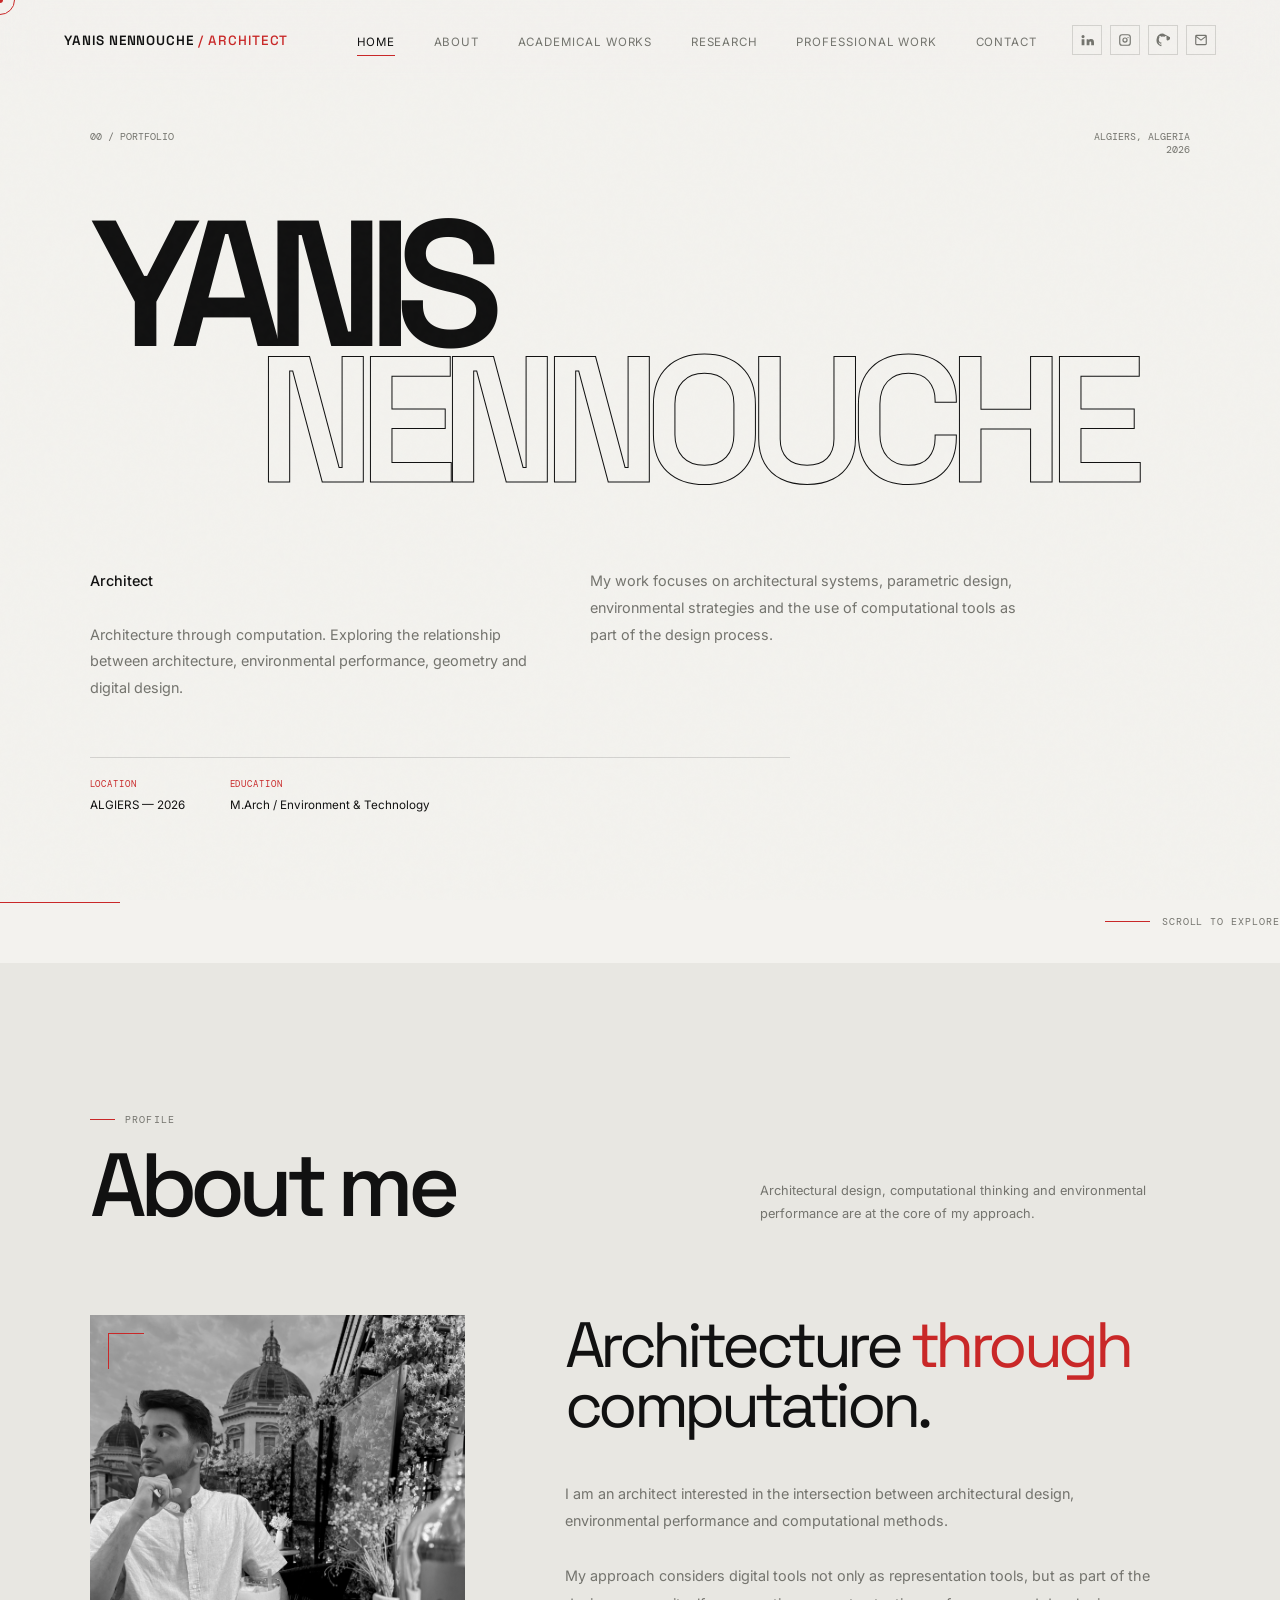
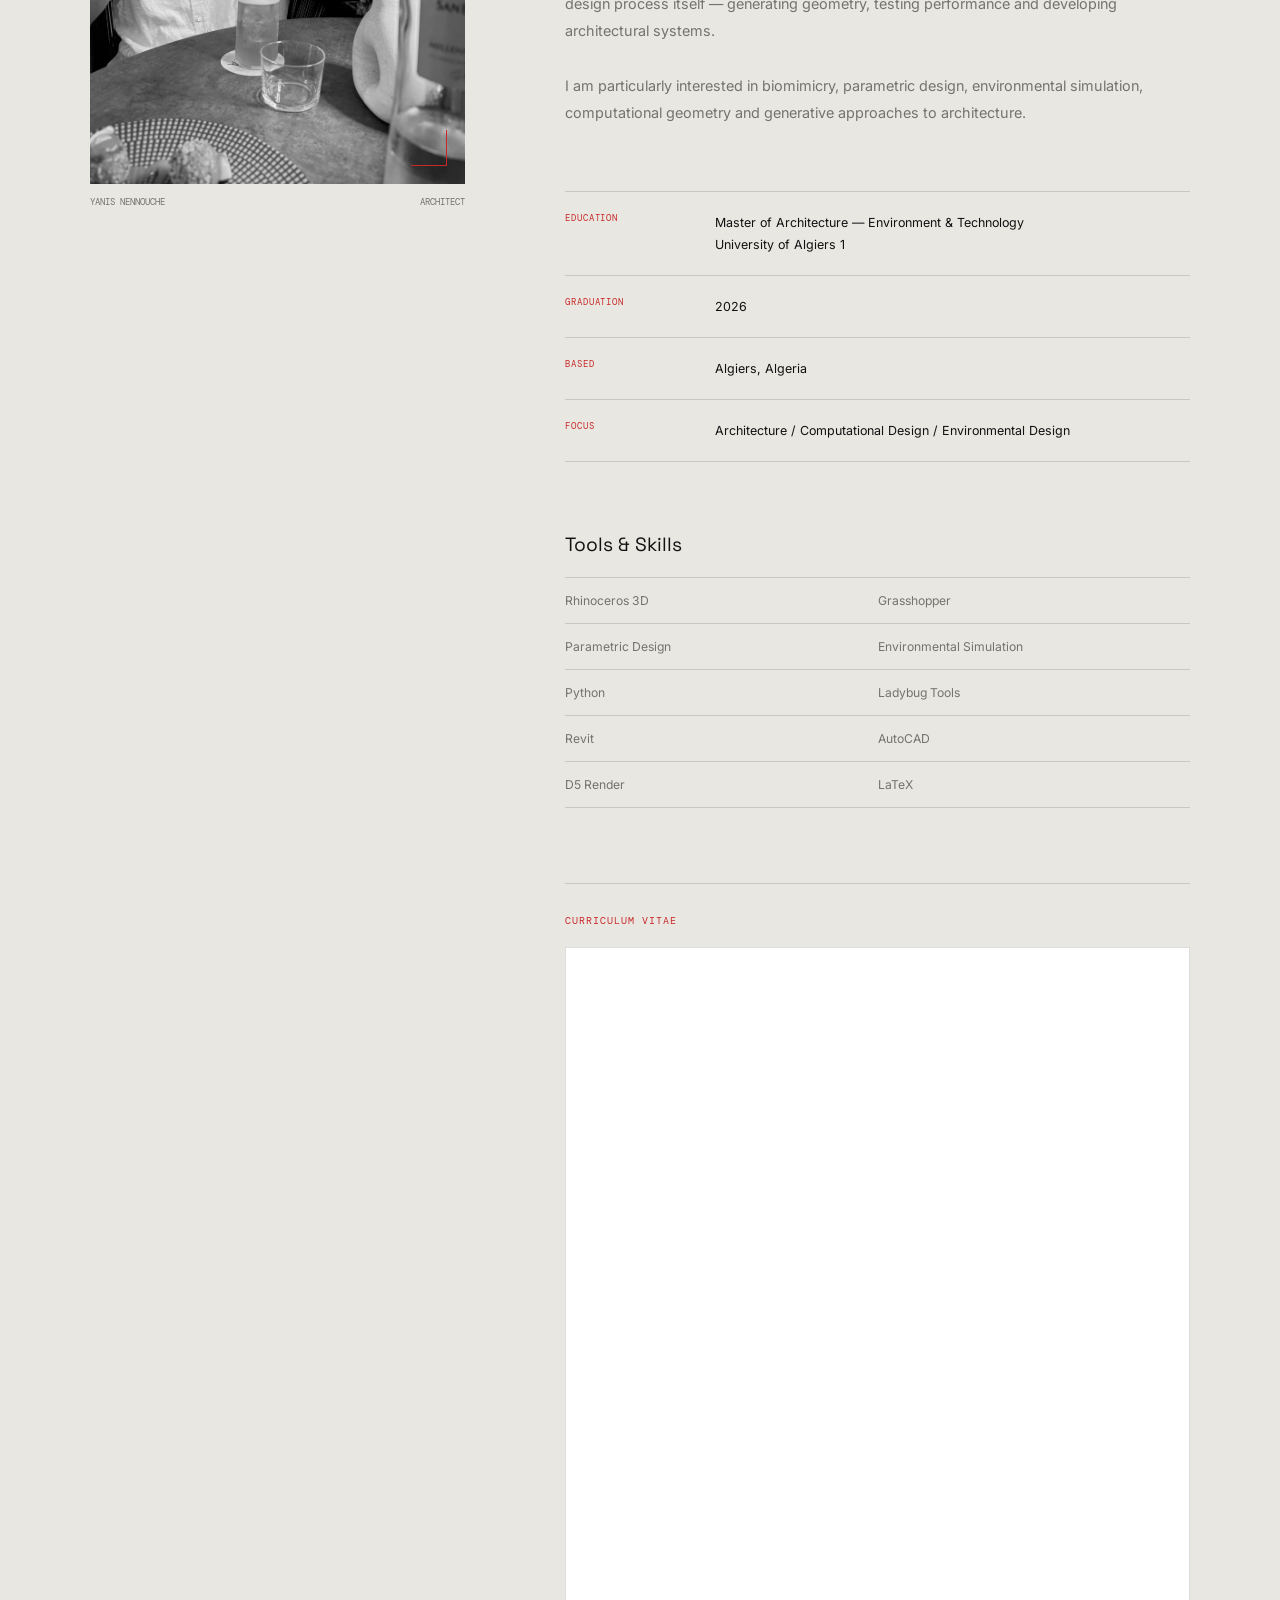
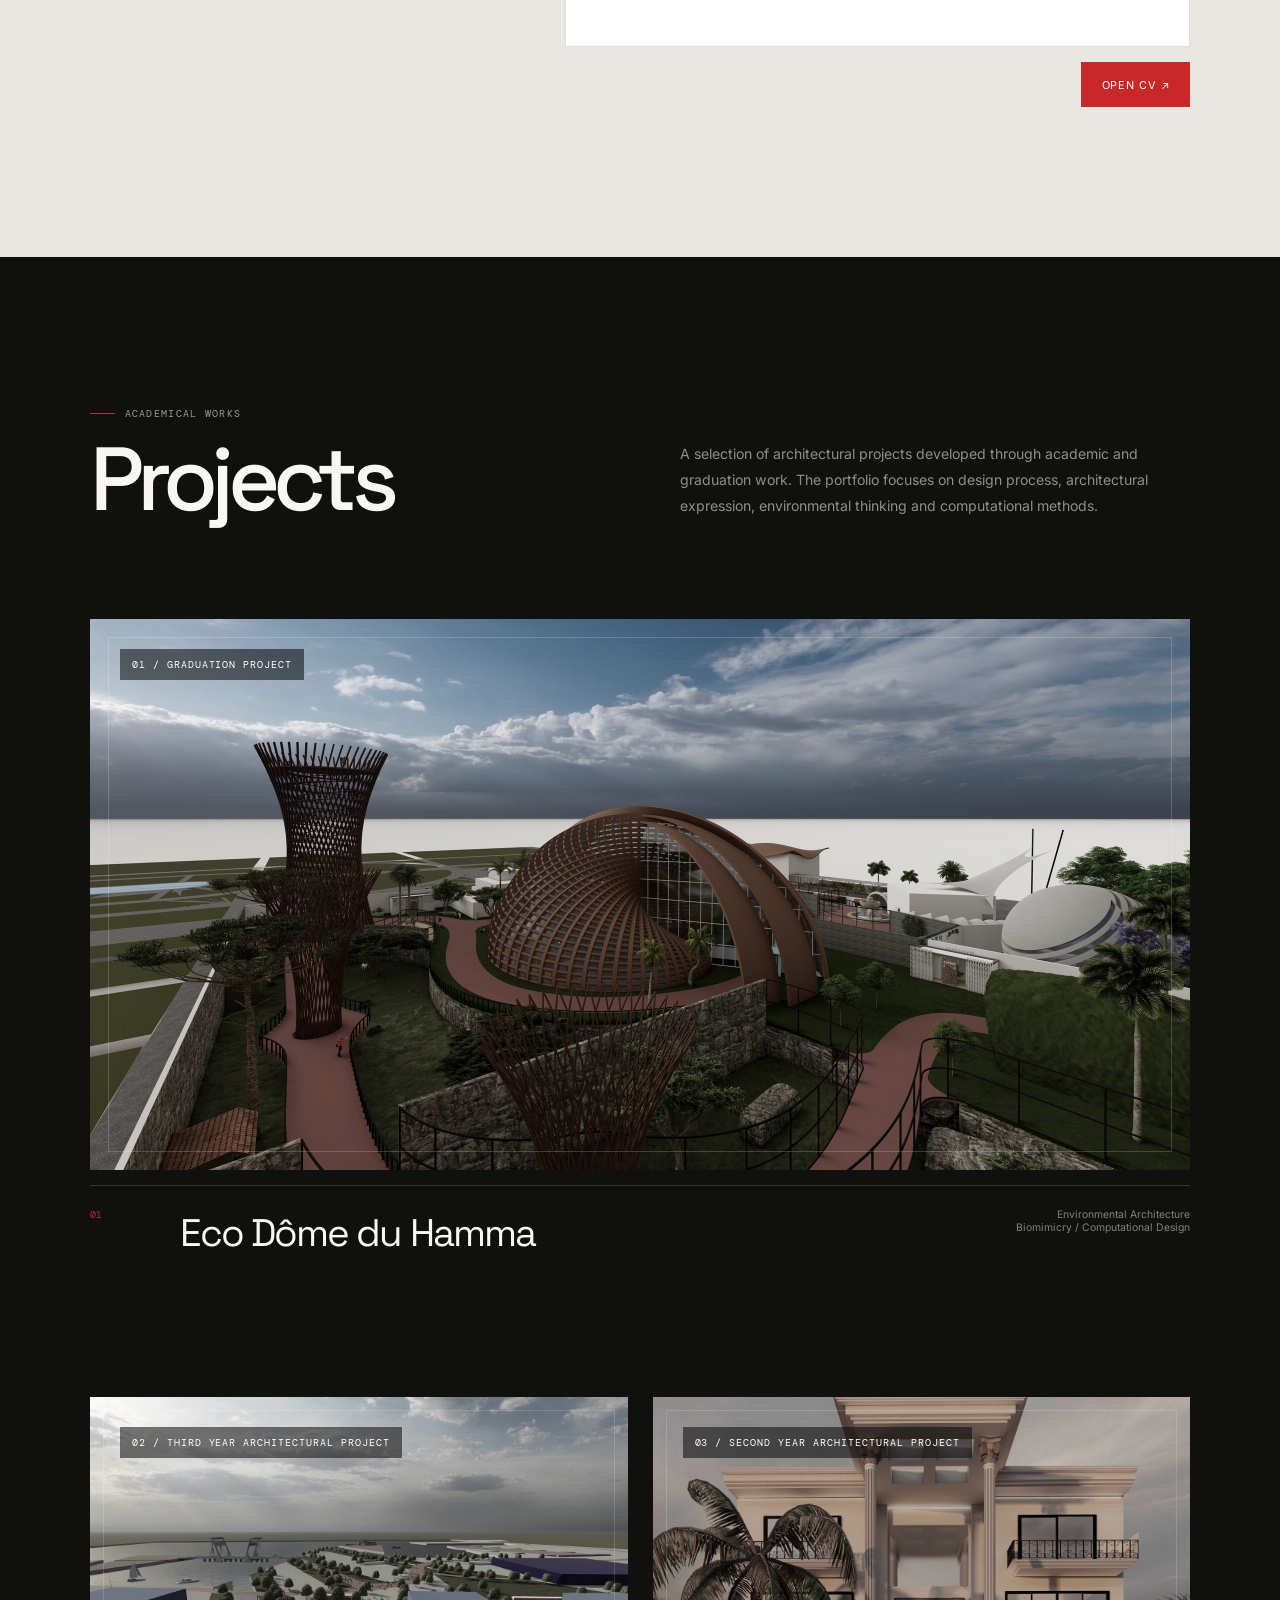
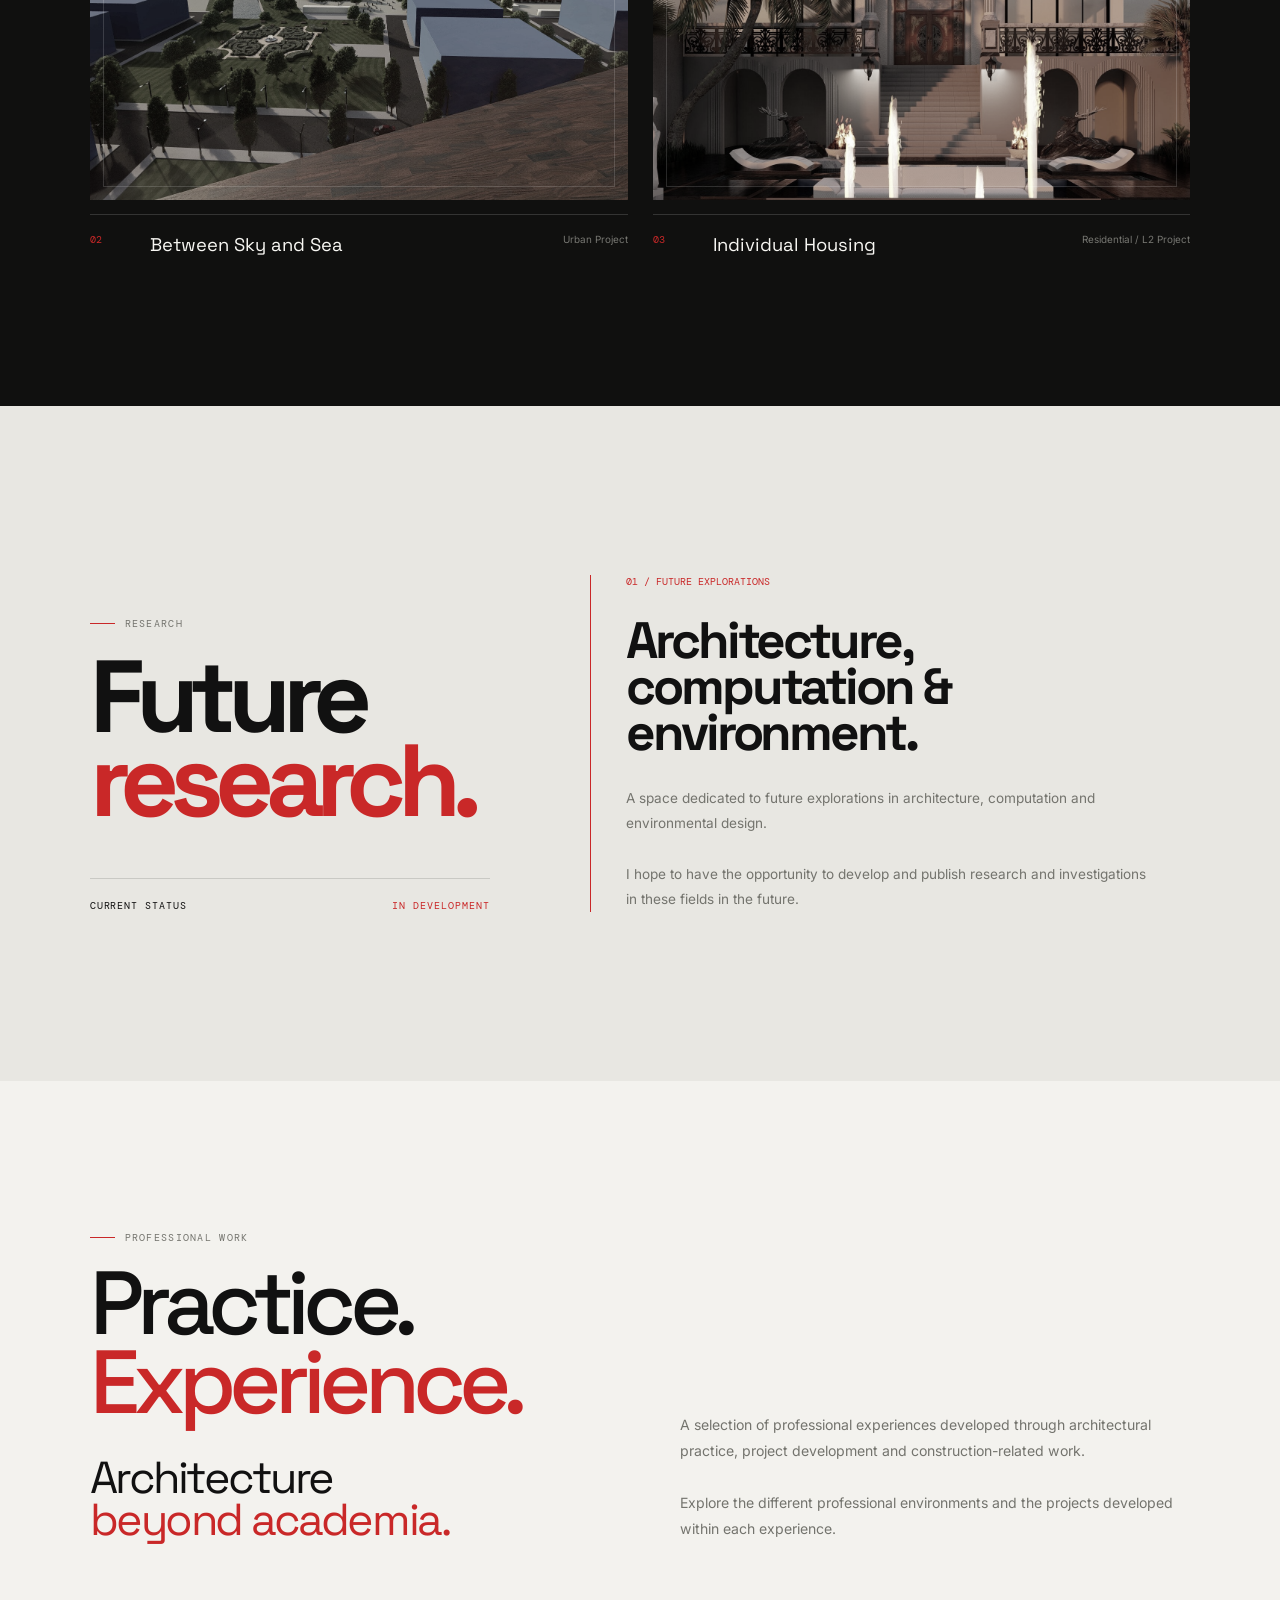
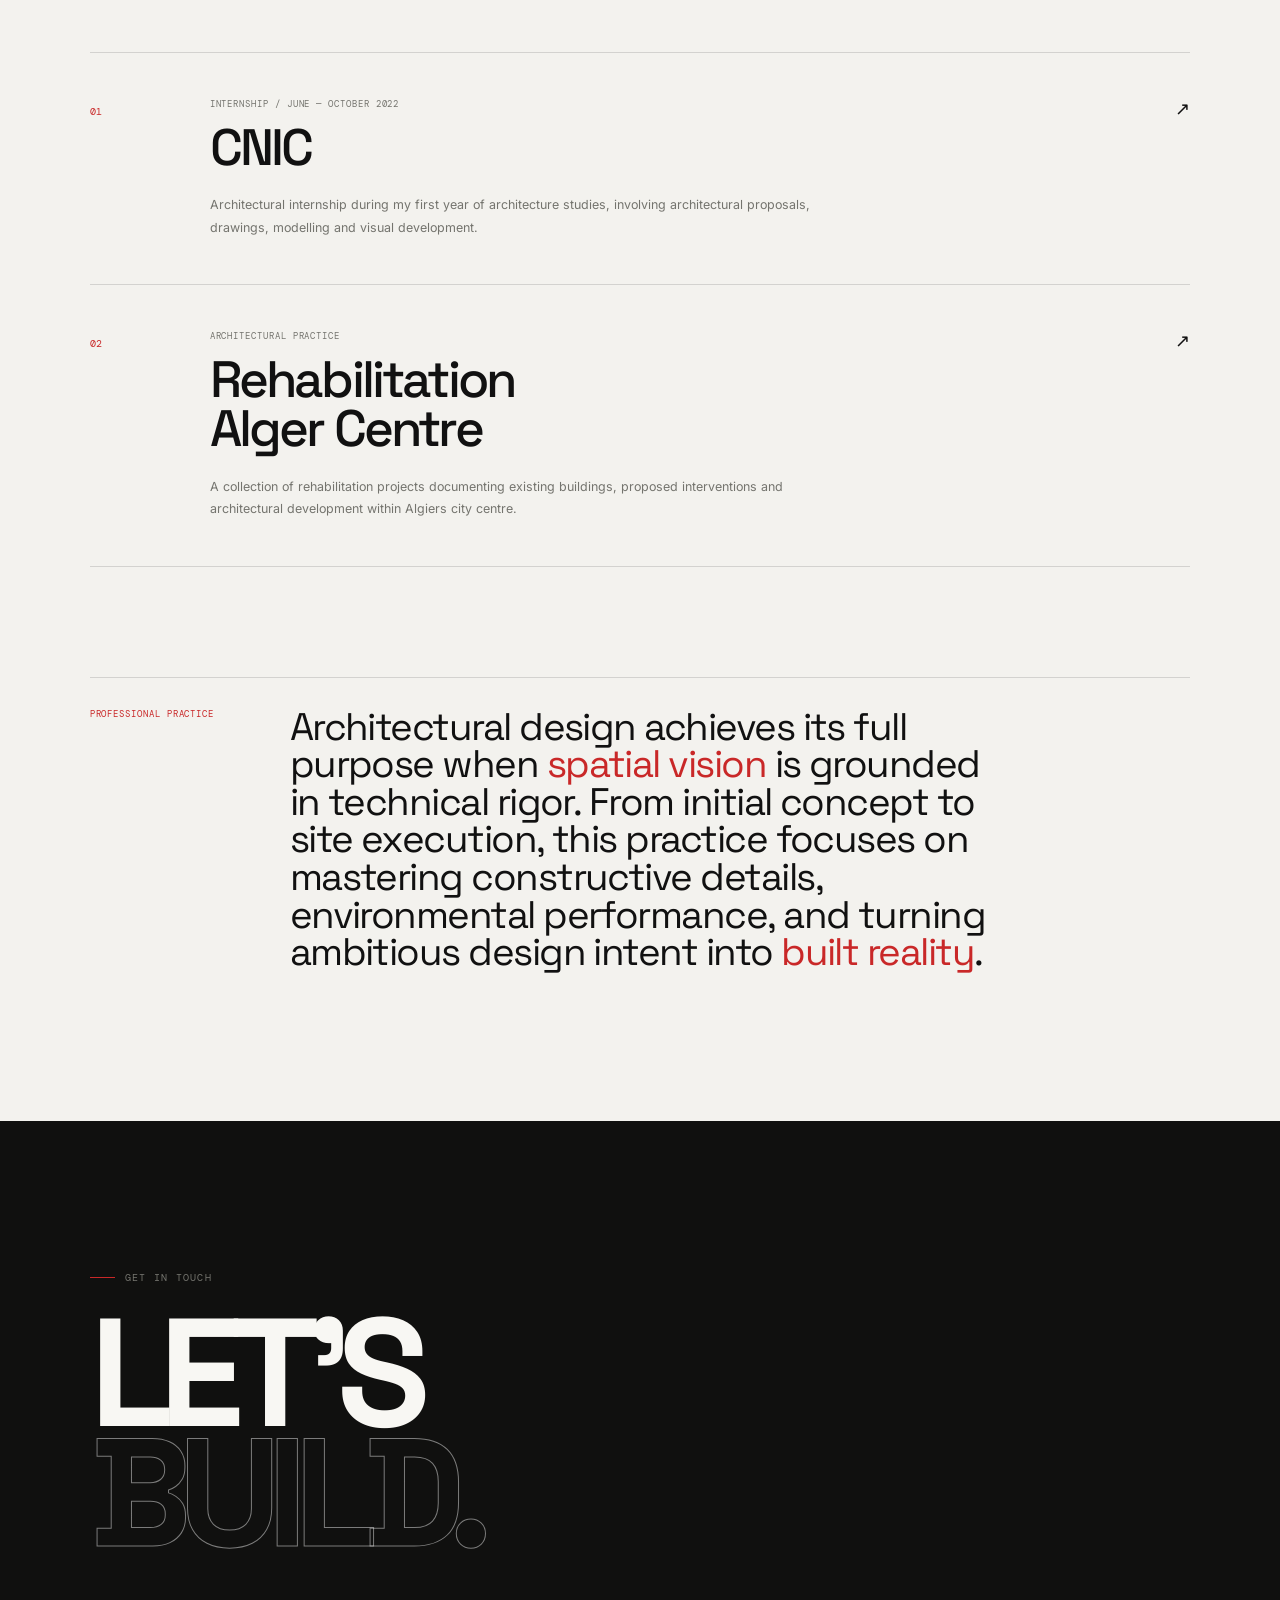
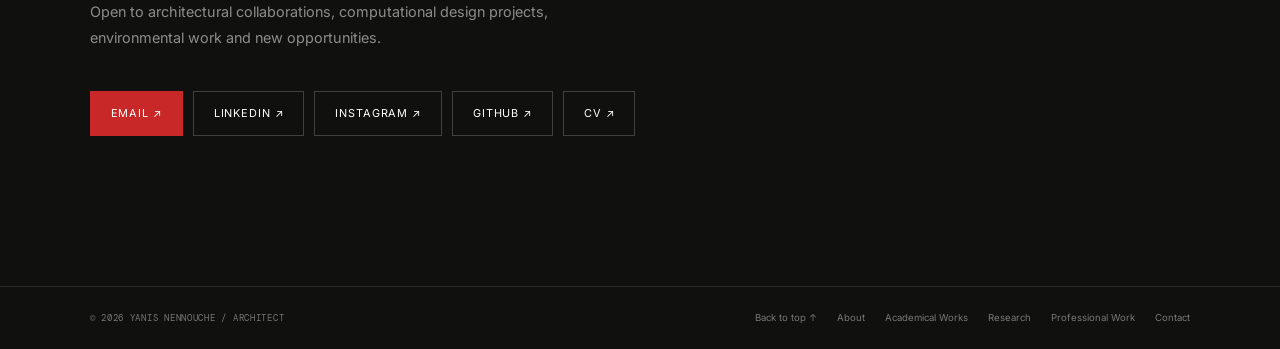
==== index.html @ bf22b5ec "Update index.html" ====
<!DOCTYPE html>
<html lang="en">

<head>

<meta charset="UTF-8">
<meta name="viewport" content="width=device-width, initial-scale=1.0">

<meta
    name="description"
    content="Yanis Nennouche — Architect / Computational Design / Environmental Architecture"
    >

<title>YANIS NENNOUCHE / ARCHITECT</title>

<link rel="preconnect" href="https://fonts.googleapis.com">
<link rel="preconnect" href="https://fonts.gstatic.com" crossorigin>

<link
    href="https://fonts.googleapis.com/css2?family=DM+Mono:wght@300;400;500&family=Inter:wght@300;400;500;600&family=Space+Grotesk:wght@400;500;600;700&display=swap"
    rel="stylesheet"
>

<link rel="stylesheet" href="css/style.css">

</head>


<body>


<!-- =========================================================
     CURSOR
========================================================= -->

<div class="cursor" id="cursor"></div>
<div class="cursor-ring" id="cursorRing"></div>

<!-- =========================================================
ACADEMICAL WORKS — FLOATING BACK BUTTON
========================================================= -->

<button
    id="academicBackFloating"
    class="academic-back-floating"
    type="button"
>
    ← BACK TO PROJECTS
</button>

<!-- =========================================================
     NAVIGATION
========================================================= -->

<nav id="navbar">

    <a href="#hero" class="logo">

        YANIS NENNOUCHE
        <span>/ ARCHITECT</span>

    </a>


    <div class="nav-right">

        <ul class="nav-links" id="navLinks">

            <li>
                <a href="#hero" data-nav="hero">Home</a>
            </li>

            <li>
                <a href="#about" data-nav="about">About</a>
            </li>

            <li>
                <a href="#work" data-nav="work">Academical Works</a>
            </li>

            <li>
                <a href="#research" data-nav="research">Research</a>
            </li>

            <li>
                <a href="#professional-work" data-nav="professional-work">Professional Work</a>
            </li>

            <li>
                <a href="#contact" data-nav="contact">Contact</a>
            </li>

        </ul>


        <div class="socials">

            <a
                class="social-link"
                href="https://www.linkedin.com/in/yanis-nennouche-b27040334/"
                target="_blank"
                rel="noopener"
                aria-label="LinkedIn"
            >

                <svg viewBox="0 0 24 24">
                    <path d="M5.2 3.5A2.7 2.7 0 1 1 5.2 8.9 2.7 2.7 0 0 1 5.2 3.5ZM2.8 10.7h4.8V21H2.8V10.7ZM10.2 10.7h4.6v1.4h.1c.6-1 1.8-2 4-2 4.3 0 5.1 2.8 5.1 6.4V21h-4.8v-4.1c0-1 0-2.3-1.4-2.3-1.4 0-1.6 1.1-1.6 2.2V21h-4.8V10.7Z"/>
                </svg>

            </a>


            <a
                class="social-link"
                href="https://www.instagram.com/yanis._nch/"
                target="_blank"
                rel="noopener"
                aria-label="Instagram"
            >

                <svg viewBox="0 0 24 24">
                    <path d="M7 2h10a5 5 0 0 1 5 5v10a5 5 0 0 1-5 5H7a5 5 0 0 1-5-5V7a5 5 0 0 1 5-5Zm0 2a3 3 0 0 0-3 3v10a3 3 0 0 0 3 3h10a3 3 0 0 0 3-3V7a3 3 0 0 0-3-3H7Zm5 3.5A4.5 4.5 0 1 1 12 16.5 4.5 4.5 0 0 1 12 7.5Zm0 2A2.5 2.5 0 1 0 12 14.5 2.5 2.5 0 0 0 12 9.5Zm5.2-2.7a1.1 1.1 0 1 1 0 2.2 1.1 1.1 0 0 1 0-2.2Z"/>
                </svg>

            </a>


            <a
                class="social-link"
                href="https://github.com/nennoucheyanis"
                target="_blank"
                rel="noopener"
                aria-label="GitHub"
            >

                <svg viewBox="0 0 24 24">
                    <path d="M12 .8a11.2 11.2 0 0 0-3.5 21.8c.6.1.8-.3.8-.6v-2.2c-3.1.7-3.8-1.3-3.8-1.3-.5-1.3-1.2-1.6-1.2-1.6-1-.7.1-.7.1-.7 1.1.1 1.7 1.1 1.7 1.1 1 1.7 2.5 1.2 3.1.9.1-.7.4-1.2.7-1.5-2.5-.3-5.1-1.3-5.1-5.6 0-1.2.4-2.2 1.1-3-.1-.3-.5-1.4.1-2.9 0 0 .9-.3 3.1 1.1a10.7 10.7 0 0 1 5.6 0c2.1-1.4 3-1.1 3-1.1.6 1.5.2 2.6.1 2.9.7.8.2.6.1 2.9.7.8 1.1 1.8 1.8 1.8 3 0 4.3-2.6 5.3-5.3 0 .4.3.7 1 .7 2v2.9c0 .3.2.7.8.6A11.2 11.2 0 0 0 12 .8Z"/>
                </svg>

            </a>


            <a
                class="social-link"
                href="mailto:nennoucheyaya@gmail.com"
                aria-label="Email"
            >

                <svg viewBox="0 0 24 24">
                    <path d="M2 5.5A2.5 2.5 0 0 1 4.5 3h15A2.5 2.5 0 0 1 22 5.5v13a2.5 2.5 0 0 1-2.5 2.5h-15A2.5 2.5 0 0 1 2 18.5v-13Zm2.5-.5a.5.5 0 0 0-.3.1L12 11.2l7.8-6.1a.5.5 0 0 0-.3-.1h-15ZM20 7.1l-7.4 5.8a1 1 0 0 1-1.2 0L4 7.1v11.4c0 .3.2.5.5.5h15a.5.5 0 0 0 .5-.5V7.1Z"/>
                </svg>

            </a>

        </div>


     <button
    class="menu-btn"
    id="menuBtn"
    aria-label="Menu"
    aria-expanded="false"
    aria-controls="navLinks"
>
    ☰
</button>

    </div>

</nav>


<main>


<!-- =========================================================
     HERO
========================================================= -->

<section id="hero">

    <div class="hero-container">

        <div class="hero-top">

            <div class="hero-index">
                00 / PORTFOLIO
            </div>

            <div class="hero-location">
                ALGIERS, ALGERIA<br>
                2026
            </div>

        </div>


        <h1 class="hero-title reveal">

            YANIS

            <br>

            <span class="last">
                NENNOUCHE
            </span>

        </h1>


        <div class="hero-subtitle reveal">

            <p>

                <strong>
                    Architect 
                </strong>

                <br><br>

                Architecture through computation.

                Exploring the relationship between
                architecture, environmental performance,
                geometry and digital design.

            </p>


            <p>

                My work focuses on architectural systems,
                parametric design, environmental strategies
                and the use of computational tools as part
                of the design process.

            </p>

        </div>


        <div class="hero-info reveal">

            <div class="hero-info-item">

                <span class="hero-info-label">
                    Location
                </span>

                <span class="hero-info-value">
                    ALGIERS — 2026
                </span>

            </div>


            <div class="hero-info-item">

                <span class="hero-info-label">
                    Education
                </span>

                <span class="hero-info-value">
                    M.Arch / Environment &amp; Technology
                </span>

            </div>

        </div>


        <div class="hero-red-line"></div>


        <div class="scroll-indicator">

            <span></span>

            Scroll to explore

        </div>

    </div>

</section>



<!-- =========================================================
     ABOUT
========================================================= -->

<section id="about">

    <div class="container">

        <div class="about-top reveal">

            <div>

                <div class="eyebrow">
                    Profile
                </div>

                <h2 class="section-title">
                    About me
                </h2>

            </div>


            <p class="about-top-copy">

                Architectural design, computational thinking
                and environmental performance are at the
                core of my approach.

            </p>

        </div>


        <div class="about-grid">


            <div class="about-photo reveal">

                <div class="about-photo-frame">

                    <img
                        src="assets/profile.jpg.jpeg"
                        alt="Yanis Nennouche"
                    >

                </div>


                <div class="about-photo-caption">

                    <span>
                        Yanis Nennouche
                    </span>

                    <span>
                        Architect
                    </span>

                </div>

            </div>


            <div class="about-main">


                <div class="about-statement reveal">

                    Architecture
                    <span>through</span>
                    computation.

                </div>


                <p class="about-copy reveal">

                    I am an architect interested in the intersection
                    between architectural design, environmental
                    performance and computational methods.

                    <br><br>

                    My approach considers digital tools not only
                    as representation tools, but as part of the
                    design process itself — generating geometry,
                    testing performance and developing architectural
                    systems.

                    <br><br>

                    I am particularly interested in biomimicry,
                    parametric design, environmental simulation,
                    computational geometry and generative approaches
                    to architecture.

                </p>



                <div class="profile-info reveal">

                    <div class="profile-row">

                        <div class="profile-label">
                            Education
                        </div>

                        <div class="profile-value">

                            Master of Architecture — Environment &amp;
                            Technology

                            <br>

                            University of Algiers 1

                        </div>

                    </div>


                    <div class="profile-row">

                        <div class="profile-label">
                            Graduation
                        </div>

                        <div class="profile-value">
                            2026
                        </div>

                    </div>


                    <div class="profile-row">

                        <div class="profile-label">
                            Based
                        </div>

                        <div class="profile-value">
                            Algiers, Algeria
                        </div>

                    </div>


                    <div class="profile-row">

                        <div class="profile-label">
                            Focus
                        </div>

                        <div class="profile-value">

                            Architecture / Computational Design /
                            Environmental Design

                        </div>

                    </div>

                </div>



                <div class="skills-section reveal">

                    <div class="skills-title">
                        Tools &amp; Skills
                    </div>


                    <div class="skills">

                        <div class="skill">Rhinoceros 3D</div>
                        <div class="skill">Grasshopper</div>
                        <div class="skill">Parametric Design</div>
                        <div class="skill">Environmental Simulation</div>
                        <div class="skill">Python</div>
                        <div class="skill">Ladybug Tools</div>
                        <div class="skill">Revit</div>
                        <div class="skill">AutoCAD</div>
                        <div class="skill">D5 Render</div>
                        <div class="skill">LaTeX</div>

                    </div>

                </div>



                <div class="cv-section reveal">

                    <div class="cv-header">

                        <div class="cv-label">
                            Curriculum Vitae
                        </div>

                    </div>


                    <div class="cv-preview">

                        <iframe
                            src="CV.pdf#toolbar=0&navpanes=0&scrollbar=0"
                            title="Yanis Nennouche CV"
                        ></iframe>

                    </div>


                    <div class="cv-actions">

                        <a
                            href="CV.pdf"
                            target="_blank"
                            class="button red"
                        >
                            Open CV ↗
                        </a>

                    </div>

                </div>


            </div>

        </div>

    </div>

</section>



<!-- =========================================================
     ACADEMICAL WORKS
========================================================= -->
<section id="work">
    <div class="container" id="academic-index-view">
        <div class="work-heading reveal">
            <div>
                <div class="eyebrow">
                    Academical works
                </div>
                <h2 class="section-title">
                    Projects
                </h2>
            </div>
            <p class="work-intro">
                A selection of architectural projects developed
                through academic and graduation work.
                The portfolio focuses on design process,
                architectural expression, environmental thinking
                and computational methods.
            </p>
        </div>

        <article
            class="featured-project reveal"
            data-academic-project-open="eco"
        >
            <div class="featured-image">
                <div class="featured-project-label">
                    01 / GRADUATION PROJECT
                </div>
                <img
                    src="assets/Rendus_1 - Photo.jpg"
                    alt="Eco Dôme du Hamma"
                >
                <div class="featured-project-arrow">
                    ↗
                </div>
            </div>
            <div class="featured-info">
                <div class="project-number">
                    01
                </div>
                <div>
                    <div class="featured-name">
                        Eco Dôme du Hamma
                    </div>
                </div>
                <div class="featured-type">
                    Environmental Architecture
                    <br>
                    Biomimicry / Computational Design
                </div>
            </div>
        </article>

        <div class="other-projects">

            <article
                class="project-card reveal"
                data-academic-project-open="urban"
            >
                <div class="project-card-image">

                     <div class="featured-project-label">
                         02 / THIRD YEAR ARCHITECTURAL PROJECT
                     </div>
                    <img
                        src="assets/Rendu final port_1 - Photo.jpg"
                        alt="Between Sky and Sea — Urban Project"
                    >
                    <div class="project-card-arrow">
                        ↗
                    </div>
                </div>
                <div class="project-card-info">
                    <div class="project-number">
                        02
                    </div>
                    <div>
                        <div class="project-card-name">
                            Between Sky and Sea
                        </div>
                    </div>
                    <div class="project-card-type">
                        Urban Project
                    </div>
                </div>
            </article>

            <article
                class="project-card reveal"
                data-academic-project-open="housing"
            >
                <div class="project-card-image">
                    <div class="featured-project-label">
                        03 / SECOND YEAR ARCHITECTURAL PROJECT
                    </div>
                    
                    <img
                        src="assets/Rendus villa el biar_2 - Photo.jpg.jpeg"
                        alt="Individual Housing — El Biar"
                    >
                    <div class="project-card-arrow">
                        ↗
                    </div>
                </div>
                <div class="project-card-info">
                    <div class="project-number">
                        03
                    </div>
                    <div>
                        <div class="project-card-name">
                            Individual Housing
                        </div>
                    </div>
                    <div class="project-card-type">
                        Residential / L2 Project
                    </div>
                </div>
            </article>

        </div>
    </div>
</section>

    
<!-- =========================================================
     PROJECT 01
========================================================= -->

<section
    class="project-detail"
    id="eco-project"
    hidden
>

    <div class="container">
        

        <div class="project-header reveal">

            <div class="project-detail-number">
                PROJECT / 01
            </div>


            <h2 class="project-detail-title">

                Eco Dôme
                <br>

                <span class="red">
                    du Hamma
                </span>

            </h2>


            <p class="project-detail-intro">

                A graduation project proposing the
                redevelopment of the zoo area of
                Jardin d'Essai du Hamma in Algiers.

                <br><br>

                Inspired by the geometry of a snail shell,
                the project explores architecture as an
                ecosystem where geometry, climate,
                material and living systems interact.

            </p>

        </div>



<div class="project-meta reveal">

    <div class="meta-item">

        <div class="meta-label">
            Location
        </div>

        <div class="meta-value">

            Jardin d'Essai du Hamma
            <br>

            Algiers, Algeria

        </div>

    </div>


    <div class="meta-item">

        <div class="meta-label">
            Type
        </div>

        <div class="meta-value">
            Public / Cultural
        </div>

    </div>


    <div class="meta-item">

        <div class="meta-label">
            Area
        </div>

        <div class="meta-value">
            1.2 hectares
        </div>

    </div>


    <div class="meta-item">

        <div class="meta-label">
            Approach
        </div>

        <div class="meta-value">

            Biomimicry / Environment /
            Computational Design

        </div>

    </div>

</div>



<!-- =========================================================
     01 CONCEPT
========================================================= -->

<div class="story-block">

    <div class="story-heading reveal">

        <div class="story-index">
            01
        </div>

        <h3 class="story-title">
            Concept
        </h3>

    </div>


    <div class="concept-content">
        
        
        <p class="story-text reveal">
    The architectural concept is derived from
    the spiral geometry of a snail shell.

    The shell becomes both a formal and
    environmental strategy, generating a
    continuous circulation sequence while
    creating controlled climatic conditions
    for the tropical ecosystem.
        </p>


        <div class="concept-image reveal">

            <img
                src="assets/Concept.jpg"
                alt="Architectural concept"
                data-lightbox
            >

        </div>

    </div>

</div>


<!-- =========================================================
     02 GENESIS
========================================================= -->

<div class="story-block">

    <div class="story-heading reveal">

        <div class="story-index">
            02
        </div>

        <h3 class="story-title">
            Genesis
        </h3>

    </div>


    <p class="story-text reveal">
        
    Starting from the bio-inspired spiral geometry of a natural shell,
    the design extracts a guiding curvature and merges it with a radial
    dome grid to generate a refined, parametric structure optimized
    for the tropical ecosystem.
        
    </p>


    <div
        class="large-media reveal"
        style="margin-top:50px;"
    >

        <img
            src="assets/genese_project_en.png"
            alt="Eco Dôme concept and genesis"
            data-lightbox
        >

    </div>


    <div class="caption">

        <span>
            Concept development
        </span>

        <span>
            Genesis
        </span>

    </div>

</div>



<!-- =========================================================
     03 PLANS
========================================================= -->

<div class="story-block plans-section">


    <div class="story-heading reveal">

        <div class="story-index">
            03
        </div>

        <h3 class="story-title">
            Plans
        </h3>

    </div>


    <div class="project-section-label">
        Site / Site &amp; Ground Floor Plan / Spatial organisation
    </div>


    <div class="project-section-label">
        03.01 / Site Plan
    </div>


    <div class="site-plan-media reveal">

        <div class="site-plan-rotation">

            <img
                src="assets/plan-masse.png"
                alt="Eco Dôme site plan"
                data-lightbox
                data-rotated="true"
            >

        </div>


        <div class="north-arrow">

            <div class="north-arrow-label">
                N
            </div>

            <div class="north-arrow-line"></div>

        </div>

    </div>


    <div class="caption">

        <span>
            Site Plan
        </span>

        <span></span>

    </div>


    <br><br><br>


    <div class="project-section-label">
        03.02 / Site &amp; Ground Floor Plan
    </div>


    <div
        class="large-media reveal"
        style="position:relative;"
    >

        <img
            src="assets/Plan-densemble.png"
            alt="Eco Dôme ground floor plan"
            data-lightbox
        >


        <div class="north-arrow">

            <div class="north-arrow-label">
                N
            </div>

            <div class="north-arrow-line"></div>

        </div>

    </div>


    <div class="caption">

        <span>
            Site &amp; Ground Floor Plan
        </span>

        <span></span>

    </div>


    <br><br><br>


    <div class="project-section-label">
        03.03 / Basement Floor Plan
    </div>


    <div
        class="large-media reveal"
        style="position:relative;"
    >

        <img
            src="assets/Plan-ss.png"
            alt="Eco Dôme Basement Floor Plan"
            data-lightbox
        >


        <div class="north-arrow">

            <div class="north-arrow-label">
                N
            </div>

            <div class="north-arrow-line"></div>

        </div>

    </div>


    <div class="caption">

        <span>
            Basement Floor Plan
        </span>

        <span></span>

    </div>


    <br><br><br>


    <div class="project-section-label">
        03.04 / Main Floor Plan
    </div>


    <div
        class="large-media reveal"
        style="position:relative;"
    >

        <img
            src="assets/Planrdc.png"
            alt="Eco Dôme Main Floor Plan"
            data-lightbox
        >


        <div class="north-arrow">

            <div class="north-arrow-label">
                N
            </div>

            <div class="north-arrow-line"></div>

        </div>

    </div>


    <div class="caption">

        <span>
            Main Floor Plan
        </span>

        <span></span>

    </div>


    <br><br><br>


    <div class="project-section-label">
        03.05 / Foundation Plan
    </div>


    <div
        class="large-media reveal"
        style="position:relative;"
    >

        <img
            src="assets/Plan-fondation.png"
            alt="Eco Dôme Foundation Plan"
            data-lightbox
        >


        <div class="north-arrow">

            <div class="north-arrow-label">
                N
            </div>

            <div class="north-arrow-line"></div>

        </div>

    </div>


    <div class="caption">

        <span>
            Foundation Plan
        </span>

        <span></span>

    </div>

    <br><br><br>

</div>


<!-- =========================================================
     04 SECTIONS
========================================================= -->

<div class="story-block sections-section">

    <!-- TITRE GENERAL -->
    <div class="story-heading reveal">

        <div class="story-index">
            04
        </div>

        <h3 class="story-title">
            Sections
        </h3>

    </div>


    <!-- =====================================================
         COUPE 1 + COUPE 2
    ====================================================== -->

    <div class="project01-sections-grid reveal">


        <!-- COUPE 1 -->
        <div class="project01-section">

            <div class="project-section-label">
                04.01 / Longitudinal section
            </div>

            <div class="media">

                <img
                    src="assets/Coupeg1.png"
                    alt="Longitudinal architectural section"
                    data-lightbox
                >

            </div>

        </div>


        <!-- COUPE 2 -->
        <div class="project01-section">

            <div class="project-section-label">
                04.02 / Transversal section
            </div>

            <div class="media">

                <img
                    src="assets/Coupeg2.png"
                    alt="Transversal architectural section"
                    data-lightbox
                >

            </div>

        </div>


        <!-- =================================================
             COUPE 3
        ================================================== -->

        <div class="project01-section">

            <div class="project-section-label">
                04.03 / Architectural section
            </div>

            <div class="media">

                <img
                    src="assets/Academical work/M2/Coupe-esca1.png"
                    alt="Architectural section 03"
                    data-lightbox
                >

            </div>

        </div>


        <!-- =================================================
             FACADE
        ================================================== -->

        <div class="project01-section project01-facade-block">

            <div class="story-heading project01-facade-heading">

                <div class="story-index">
                    05
                </div>

                <h3 class="story-title">
                    Facades
                </h3>

            </div>


            <div class="project-section-label">
                05.01 / Architectural elevation
            </div>


            <div class="media">

                <img
                    src="assets/Facade1.png"
                    alt="Eco Dôme facade"
                    data-lightbox
                >

            </div>

        </div>

    </div>


    <!-- CAPTION -->
    <div class="caption">

        <span>
            Architectural sections & elevation
        </span>

        <span>
            Drawing studies
        </span>

    </div>

</div>


<!-- =========================================================
     06 PERSPECTIVE
========================================================= -->

<div class="story-block perspective-section">


    <div class="story-heading reveal">

        <div class="story-index">
            06
        </div>

        <h3 class="story-title">
            Perspective
        </h3>

    </div>


    <div class="project-section-label">
        06.01 / Architectural perspective
    </div>


    <div class="perspective-layout reveal">


        <div class="perspective-image">

            <img
                src="assets/Perspective.png"
                alt="Eco Dôme architectural perspective"
                data-lightbox
            >

        </div>


        <div class="perspective-empty">

            <div class="perspective-empty-label">
                06 / SPATIAL EXPERIENCE
            </div>


            <div class="perspective-empty-line"></div>


            <p>

                Architectural perspective illustrating
                the spatial atmosphere and relationship
                between the interior environment and
                the architectural envelope.

            </p>

        </div>


    </div>


    <div class="caption">

        <span>
            Eco Dôme du Hamma
        </span>

        <span>
            Architectural perspective
        </span>

    </div>

</div>



<!-- =========================================================
     07 MATERIALS
========================================================= -->

<div class="story-block materials-section">


    <div class="story-heading reveal">

        <div class="story-index">
            07
        </div>

        <h3 class="story-title">
            Materials
        </h3>

    </div>


    <p class="materials-intro reveal">

    Material selection directly drives the performance of the Eco Dôme.
    The protective envelope was selected to maximize light and thermal control
    for the internal tropical ecosystem, while the primary structural material
    was chosen for its strength, durability, and ability to span the dome's
    complex geometry.

    </p>


    <div class="materials-grid">


        <div class="material-card material-card-wide reveal">

            <div class="material-image">

                <img
                    src="assets/Etfe.jpg"
                    alt="ETFE envelope material"
                    data-lightbox
                >

            </div>


            <div class="material-info">

                <div>

                    <div class="material-title">
                        01 / ETFE envelope
                    </div>

                    <p class="material-description">

                        Lightweight and highly transparent envelope
                        used to create the climatic interface of the
                        dome while allowing controlled solar
                        transmission and natural daylight.

                    </p>

                </div>


                <div class="material-number">
                    MAT / 01
                </div>

            </div>

        </div>



        <div class="material-card reveal">

            <div class="material-image">

                <img
                    src="assets/Aluminium.png"
                    alt="Aluminium structural material"
                    data-lightbox
                >

            </div>


            <div class="material-info">

                <div>

                    <div class="material-title">
                        02 / Aluminium
                    </div>

                    <p class="material-description">
                        
                        Selected for its high resistance to coastal corrosion, this lightweight
                        structural frame works in synergy with the ETFE envelope—reducing 
                        overall weight by up to 80% compared to glass. It offers rapid 
                        assembly, exceptional durability, and complete recyclability.
                    </p>

                </div>


                <div class="material-number">
                    MAT / 02
                </div>

            </div>

        </div>


    </div>

</div>



<!-- =========================================================
     08 PASSIVE ENVIRONMENTAL STRATEGIES
========================================================= -->

<div class="story-block">


    <div class="story-heading reveal">

        <div class="story-index">
            08
        </div>

        <h3 class="story-title">

            Passive
            <br>
            strategies

        </h3>

    </div>


    <div class="passive-environment">


        <div class="passive-intro reveal">


            <div>

                <div class="eyebrow">
                    Environmental strategy
                </div>


                <h3>

                    Architecture
                    <br>

                    responding to
                    <span class="red">
                        climate.
                    </span>

                </h3>


                <p>
                    Understanding the Eco Dôme requires looking beyond its form
                    to explore how it breathes and adapts. This section delves into
                    the key environmental strategies, passive climate mechanics, and
                    innovative systems designed to create a sustainable microclimate
                    for the tropical ecosystem.

                </p>

            </div>


            <div class="passive-note">

                <div class="passive-note-label">
                    Passive system
                </div>

                <p>
                    Wind circulation, controlled openings, and adaptive envelope
                    components work together to regulate the interior climate,
                    preventing heat buildup from the greenhouse effect and avoiding
                    excess humidity that causes mold.

                </p>

            </div>


        </div>



        <div class="passive-drawings">


            <!-- WIND PLAN -->

            <div class="passive-drawing passive-drawing-wide reveal">

                <div class="passive-drawing-image">

                    <img
                        src="assets/passive-wind-plan.png"
                        alt="Wind circulation through the Eco Dôme in plan"
                        data-lightbox
                    >

                </div>


                <div class="passive-drawing-info">

                    <div>

                        <div class="passive-drawing-title">
                            01 / Wind circulation — Plan
                        </div>

                        <p class="passive-drawing-description">

                            Plan diagram illustrating airflow dynamics through the dome, 
                            highlighting the relationship between prevailing winds, 
                            internal circulation, and microclimatic zones.

                        </p>

                    </div>


                    <div class="passive-drawing-number">
                        PASSIVE / 01
                    </div>

                </div>

            </div>



            <!-- WIND SECTION -->

            <div class="passive-drawing passive-drawing-wide reveal">

                <div class="passive-drawing-image">

                    <img
                        src="assets/passive-wind-section.png"
                        alt="Vertical wind circulation through the Eco Dôme"
                        data-lightbox
                    >

                </div>


                <div class="passive-drawing-info">

                    <div>

                        <div class="passive-drawing-title">
                            02 / Air movement — Section
                        </div>

                        <p class="passive-drawing-description">
                            Sectional diagram illustrating vertical airflow driven by the stack
                            effect, thermal stratification, and the evacuation of accumulated warm
                            air through diaphragms at the top of the dome.

                        </p>

                    </div>


                    <div class="passive-drawing-number">
                        PASSIVE / 02
                    </div>

                </div>

            </div>



            <!-- OPENING DIAGRAM -->

            <div class="passive-drawing reveal">

                <div class="passive-drawing-image passive-diaphragm-image">

                    <div class="portfolio-diaphragm-inline">

                        <svg
                            class="portfolio-diaphragm-svg"
                            viewBox="0 0 400 400"
                            role="img"
                            aria-labelledby="pdTitle pdDesc"
                        >

                            <title id="pdTitle">
                                Adaptive diaphragm opening
                            </title>

                            <desc id="pdDesc">
                                Nine overlapping grey blades pivot around eccentric points
                                to progressively open and close a circular ventilation aperture.
                            </desc>

                            <rect
                                class="pd-frame"
                                x="30"
                                y="30"
                                width="340"
                                height="340"
                                rx="16"
                            />

                            <circle
                                class="pd-guide"
                                cx="200"
                                cy="200"
                                r="150"
                            />

                            <circle
                                class="pd-guide pd-guide-inner"
                                cx="200"
                                cy="200"
                                r="68"
                            />

                            <g class="pd-ring">
                                <g id="portfolioDiaphragmBlades"></g>
                            </g>

                            <circle
                                class="pd-center"
                                cx="200"
                                cy="200"
                                r="3"
                            />

                        </svg>

                        <div class="pd-caption">

                            <span>
                                Variable aperture
                            </span>

                            <span>
                                9 blades / kinetic system
                            </span>

                        </div>

                    </div>

                </div>


                <div class="passive-drawing-info">

                    <div>

                        <div class="passive-drawing-title">
                            03 / Diaphragm Opening
                        </div>

                        <p class="passive-drawing-description">

                            A kinetic ventilation opening inspired by the mechanical
                            logic of an iris diaphragm. Nine overlapping blades pivot
                            around eccentric points to continuously modify the central
                            aperture. When the system opens, the increased free area
                            facilitates air movement; when it closes, the aperture is
                            reduced to limit direct exposure and airflow.

                        </p>

                    </div>


                    <div class="passive-drawing-number">
                        PASSIVE / 03
                    </div>

                </div>

            </div>



            <!-- BRISE-SOLEIL CINÉTIQUE -->

            <div class="passive-drawing pbs-card reveal">

                <div class="passive-drawing-image">

                    <div class="pbs-widget">

                        <div class="pbs-viz">

                            <svg
                                id="pbs-dome-svg"
                                viewBox="0 0 1000 560"
                                preserveAspectRatio="xMidYMid meet"
                            >

                                <defs>

                                    <linearGradient
                                        id="pbs-sky-grad"
                                        x1="0"
                                        y1="0"
                                        x2="0"
                                        y2="1"
                                    >
                                        <stop
                                            offset="0%"
                                            stop-color="#bcd9ec"
                                        />

                                        <stop
                                            offset="100%"
                                            stop-color="#eef0e6"
                                        />

                                    </linearGradient>


                                    <linearGradient
                                        id="pbs-ground-grad"
                                        x1="0"
                                        y1="0"
                                        x2="0"
                                        y2="1"
                                    >
                                        <stop
                                            offset="0%"
                                            stop-color="#8a9b6e"
                                        />

                                        <stop
                                            offset="100%"
                                            stop-color="#5f7048"
                                        />

                                    </linearGradient>


                                    <linearGradient
                                        id="pbs-blade-grad"
                                        x1="0"
                                        y1="0"
                                        x2="1"
                                        y2="1"
                                    >

                                        <stop
                                            offset="0%"
                                            stop-color="#d99456"
                                        />

                                        <stop
                                            offset="45%"
                                            stop-color="#a65a31"
                                        />

                                        <stop
                                            offset="100%"
                                            stop-color="#6f351c"
                                        />

                                    </linearGradient>


                                    <linearGradient
                                        id="pbs-dome-grad"
                                        x1="0"
                                        y1="0"
                                        x2="0"
                                        y2="1"
                                    >

                                        <stop
                                            offset="0%"
                                            stop-color="#a45a34"
                                        />

                                        <stop
                                            offset="100%"
                                            stop-color="#6f3a20"
                                        />

                                    </linearGradient>


                                    <linearGradient
                                        id="pbs-glass-grad"
                                        x1="0"
                                        y1="0"
                                        x2="1"
                                        y2="1"
                                    >

                                        <stop
                                            offset="0%"
                                            stop-color="#d3e5e8"
                                        />

                                        <stop
                                            offset="100%"
                                            stop-color="#7898a1"
                                        />

                                    </linearGradient>

                                </defs>


                                <rect
                                    x="0"
                                    y="0"
                                    width="1000"
                                    height="560"
                                    fill="url(#pbs-sky-grad)"
                                />


                                <rect
                                    x="0"
                                    y="470"
                                    width="1000"
                                    height="90"
                                    fill="url(#pbs-ground-grad)"
                                />


                                <ellipse
                                    cx="500"
                                    cy="472"
                                    rx="480"
                                    ry="14"
                                    fill="#3f4a2c"
                                    opacity=".4"
                                />


                                <circle
                                    id="pbs-sun-glow"
                                    cx="150"
                                    cy="120"
                                    r="34"
                                    fill="#f2c879"
                                    opacity=".22"
                                />


                                <circle
                                    id="pbs-sun-icon"
                                    cx="150"
                                    cy="120"
                                    r="22"
                                    fill="#f2c879"
                                />


                                <rect
                                    id="pbs-glass-facade"
                                    x="270"
                                    y="150"
                                    width="460"
                                    height="320"
                                    fill="url(#pbs-glass-grad)"
                                    opacity=".48"
                                />


                                <g
                                    id="pbs-glass-grid"
                                    stroke="#7c9cab"
                                    stroke-width="1"
                                    opacity=".6"
                                ></g>


                                <path
                                    d="M 90,470 A 410,360 0 0 1 910,470"
                                    fill="none"
                                    stroke="url(#pbs-dome-grad)"
                                    stroke-width="26"
                                    stroke-linecap="round"
                                />


                                <path
                                    d="M 90,470 A 410,360 0 0 1 910,470"
                                    fill="none"
                                    stroke="#4a2510"
                                    stroke-width="2"
                                />


                                <g id="pbs-dome-grid"></g>

                                <g id="pbs-brise-soleil-group"></g>

                            </svg>

                        </div>


                        <div class="pbs-controls">

                            <label for="pbs-sun-slider">
                                Adjust sun position
                            </label>


                            <div class="pbs-slider-wrapper">

                                <span class="pbs-label-start">
                                    Dawn (0%)
                                </span>

                                <input
                                    type="range"
                                    id="pbs-sun-slider"
                                    min="0"
                                    max="100"
                                    value="50"
                                >

                                <span class="pbs-label-end">
                                    Dusk (100%)
                                </span>

                            </div>


                            <div class="pbs-status">

                                <p>

                                    <strong>
                                        Sun position:
                                    </strong>

                                    <span id="pbs-sun-position-text">
                                        Noon
                                    </span>

                                    <span id="pbs-sun-angle-text">
                                        (90°)
                                    </span>

                                </p>


                                <p>

                                    <strong>
                                        Blade status:
                                    </strong>

                                    <span id="pbs-blades-status-text">
                                        Fully deployed
                                    </span>

                                </p>

                            </div>

                        </div>

                    </div>

                </div>


                <div class="passive-drawing-info">

                    <div>

                        <div class="passive-drawing-title">
                            04 / Kinetic Brise-Soleil
                        </div>

                        <p class="passive-drawing-description">

                            Interactive simulation of the kinetic brise-soleil system
                            protecting the dome's glazed façade: three large curved
                            blades pivot around a fixed anchor point, continuously
                            adapting to the sun's path from dawn to dusk.

                        </p>

                    </div>


                    <div class="passive-drawing-number">
                        PASSIVE / 04
                    </div>

                </div>

            </div>


        </div>

    </div>

</div>



<!-- =========================================================
     09 HYGROTHERMAL SIMULATION
========================================================= -->

<div class="story-block simulation-section">


    <div class="story-heading reveal">

        <div class="story-index">
            09
        </div>

        <h3 class="story-title">

            Hygrothermal
            <br>
            simulation

        </h3>

    </div>


    <p class="simulation-intro reveal">

        The environmental strategies are finally tested through
        hygrothermal simulation.

        The analysis is developed at two different scales:
        first, through a material-based comparison using WUFI,
        and then through an AI-assisted assessment of the complete
        envelope geometry.

    </p>



    <!-- =====================================================
         PART 01 — WUFI MATERIAL COMPARISON
    ====================================================== -->

    <div class="simulation-method-heading reveal">

        <div class="simulation-method-number">
            01
        </div>

        <div>

            <div class="simulation-method-title">
                WUFI / Material comparison
            </div>

            <p class="simulation-method-description">

                Three envelope materials are evaluated under the
                same climatic conditions: single glazing, metal
                and ETFE. The simulations compare their thermal
                behaviour throughout the year and during extreme
                hot and cold periods.

            </p>

        </div>

    </div>



    <!-- =====================================================
         THREE MATERIAL COLUMNS
    ====================================================== -->

    <div class="simulation-material-grid">


        <!-- SINGLE GLAZING -->

        <div class="simulation-material-column reveal">

            <div class="simulation-material-header">

                <div class="simulation-material-number">
                    01
                </div>

                <div class="simulation-material-name">
                    Single glazing
                </div>

            </div>


            <div class="simulation-material-line"></div>


            <div class="simulation-graph">

                <img
                    src="assets/Surfaceextmetal.png"
                    alt="Single glazing WUFI simulation"
                    data-lightbox
                >

                <div class="simulation-graph-caption">

                    <span>
                        01 / Annual analysis
                    </span>

                    <span>
                        Exterior surface temperature
                    </span>

                </div>

            </div>


            <div class="simulation-graph">

                <img
                    src="assets/Surfaceintvitrage.png"
                    alt="Single glazing interior temperature"
                    data-lightbox
                >

                <div class="simulation-graph-caption">

                    <span>
                        02 / Annual analysis
                    </span>

                    <span>
                        Interior temperature
                    </span>

                </div>

            </div>


            <div class="simulation-graph">

                <img
                    src="assets/Picchaleurvitrage.png"
                    alt="Single glazing heat peak"
                    data-lightbox
                >

                <div class="simulation-graph-caption">

                    <span>
                        03 / Heat peak
                    </span>

                    <span>
                        Exterior / Interior
                    </span>

                </div>

            </div>


            <div class="simulation-graph">

                <img
                    src="assets/Picfroidvitrage.png"
                    alt="Single glazing cold peak"
                    data-lightbox
                >

                <div class="simulation-graph-caption">

                    <span>
                        04 / Cold peak
                    </span>

                    <span>
                        Exterior / Interior
                    </span>

                </div>

            </div>

        </div>



        <!-- METAL -->

        <div class="simulation-material-column reveal">

            <div class="simulation-material-header">

                <div class="simulation-material-number">
                    02
                </div>

                <div class="simulation-material-name">
                    Metal
                </div>

            </div>


            <div class="simulation-material-line"></div>


            <div class="simulation-graph">

                <img
                    src="assets/Surfaceextmetal.png"
                    alt="Metal WUFI simulation"
                    data-lightbox
                >

                <div class="simulation-graph-caption">

                    <span>
                        05 / Annual analysis
                    </span>

                    <span>
                        Exterior surface temperature
                    </span>

                </div>

            </div>


            <div class="simulation-graph">

                <img
                    src="assets/Surfaceintmetal.png"
                    alt="Metal interior temperature"
                    data-lightbox
                >

                <div class="simulation-graph-caption">

                    <span>
                        06 / Annual analysis
                    </span>

                    <span>
                        Interior temperature
                    </span>

                </div>

            </div>


            <div class="simulation-graph">

                <img
                    src="assets/Picchaleurmetal.png"
                    alt="Metal heat peak"
                    data-lightbox
                >

                <div class="simulation-graph-caption">

                    <span>
                        07 / Heat peak
                    </span>

                    <span>
                        Exterior / Interior
                    </span>

                </div>

            </div>


            <div class="simulation-graph">

                <img
                    src="assets/Picfroidmetal.png"
                    alt="Metal cold peak"
                    data-lightbox
                >

                <div class="simulation-graph-caption">

                    <span>
                        08 / Cold peak
                    </span>

                    <span>
                        Exterior / Interior
                    </span>

                </div>

            </div>

        </div>



        <!-- ETFE -->

        <div class="simulation-material-column reveal">

            <div class="simulation-material-header">

                <div class="simulation-material-number">
                    03
                </div>

                <div class="simulation-material-name">
                    ETFE
                </div>

            </div>


            <div class="simulation-material-line"></div>


            <div class="simulation-graph">

                <img
                    src="assets/Surfaceextmetal.png"
                    alt="ETFE WUFI simulation"
                    data-lightbox
                >

                <div class="simulation-graph-caption">

                    <span>
                        09 / Annual analysis
                    </span>

                    <span>
                        Exterior surface temperature
                    </span>

                </div>

            </div>


            <div class="simulation-graph">

                <img
                    src="assets/Surfaceintetfe.png"
                    alt="ETFE interior temperature"
                    data-lightbox
                >

                <div class="simulation-graph-caption">

                    <span>
                        10 / Annual analysis
                    </span>

                    <span>
                        Interior temperature
                    </span>

                </div>

            </div>


            <div class="simulation-graph">

                <img
                    src="assets/Picchaleuretfe.png"
                    alt="ETFE heat peak"
                    data-lightbox
                >

                <div class="simulation-graph-caption">

                    <span>
                        11 / Heat peak
                    </span>

                    <span>
                        Exterior / Interior
                    </span>

                </div>

            </div>


            <div class="simulation-graph">

                <img
                    src="assets/Picfroidetfe.png"
                    alt="ETFE cold peak"
                    data-lightbox
                >

                <div class="simulation-graph-caption">

                    <span>
                        12 / Cold peak
                    </span>

                    <span>
                        Exterior / Interior
                    </span>

                </div>

            </div>

        </div>

    </div>



    <!-- =====================================================
         TRANSITION
    ====================================================== -->

    <div class="simulation-transition reveal">

        <div class="simulation-transition-line"></div>

        <div class="simulation-transition-text">

            MATERIAL SCALE
            <br>
            ↓
            <br>
            FULL-ENVELOPE SCALE

        </div>

        <div class="simulation-transition-line"></div>

    </div>



    <!-- =====================================================
         PART 02 — AI ASSISTED FULL ENVELOPE
    ====================================================== -->

    <div class="simulation-full-envelope">


        <div class="simulation-method-heading reveal">

            <div class="simulation-method-number">
                02
            </div>

            <div>

                <div class="simulation-method-title">
                    AI-assisted / Full-envelope simulation
                </div>

                <p class="simulation-method-description">

                    After identifying the most relevant material
                    behaviours at the material scale, the analysis
                    is extended to the complete envelope geometry.

                </p>

            </div>

        </div>



        <!-- =================================================
             EXPLANATION
        ================================================== -->

        <div class="simulation-ai-note reveal">

            <div class="simulation-ai-label">
                METHODOLOGY
            </div>

            <div class="simulation-ai-text">

                Due to the complexity of the complete geometry and
                the computational time required for a full
                hygrothermal simulation, an AI-assisted model was
                used to estimate the temperature and relative
                humidity behaviour of the complete envelope.

                <br><br>

                The model provides a comparative overview of the
                three material configurations before further design
                development and validation.

            </div>

        </div>



        <!-- =================================================
             FULL ENVELOPE GRAPHS
        ================================================== -->

        <div class="simulation-full-graphs">


            <!-- TEMPERATURE -->

            <div class="simulation-full-graph reveal">

                <div class="simulation-full-graph-heading">

                    <div class="simulation-full-graph-number">
                        01
                    </div>

                    <div>

                        <div class="simulation-full-graph-title">
                            Temperature
                        </div>

                        <p class="simulation-full-graph-description">

                            Comparative temperature evolution of the
                            three envelope materials across the complete
                            simulated period.

                        </p>

                    </div>

                </div>


                <div class="simulation-full-graph-image">

                    <img
                        src="assets/wufi_comparatif_temperature_v3.png"
                        alt="Full envelope temperature comparison"
                        data-lightbox
                    >

                </div>


                <div class="simulation-full-graph-caption">

                    Full-envelope temperature comparison
                    / Single glazing / Metal / ETFE

                </div>

            </div>



            <!-- RELATIVE HUMIDITY -->

            <div class="simulation-full-graph reveal">

                <div class="simulation-full-graph-heading">

                    <div class="simulation-full-graph-number">
                        02
                    </div>

                    <div>

                        <div class="simulation-full-graph-title">
                            Relative humidity
                        </div>

                        <p class="simulation-full-graph-description">

                            Comparative relative humidity behaviour
                            of the three material configurations across
                            the complete envelope.

                        </p>

                    </div>

                </div>


                <div class="simulation-full-graph-image">

                    <img
                        src="assets/wufi_comparatif_humidite_v2.png"
                        alt="Full envelope relative humidity comparison"
                        data-lightbox
                    >

                </div>


                <div class="simulation-full-graph-caption">

                    Full-envelope relative humidity comparison
                    / Single glazing / Metal / ETFE

                </div>

            </div>


        </div>



        <!-- =================================================
             CONCLUSION
        ================================================== -->

        <div class="simulation-conclusion reveal">

            <div class="simulation-conclusion-label">
                09 / Conclusion
            </div>

            <div class="simulation-conclusion-text">

                The comparative analysis indicates that ETFE provides
                the most favourable overall thermal and hygrothermal
                response among the three investigated envelope
                configurations.

            </div>

        </div>


    </div>

</div>



<!-- =========================================================
     10 FINAL RENDERS
========================================================= -->

<div class="story-block final-renders-section">


    <div class="story-heading reveal">

        <div class="story-index">
            10
        </div>

        <h3 class="story-title">
            Final renders
        </h3>

    </div>


    <p class="final-renders-intro reveal">

        The final assets bring together the formal,
        environmental and spatial investigations
        developed throughout the project.

        They present the Eco Dôme as the final
        architectural expression of the relationship
        between geometry, climate and living systems.

    </p>



    <div class="large-media reveal">

        <img
            src="assets/Rendus_2 - Photo.jpg"
            alt="Eco Dôme final perspective"
            data-lightbox
        >

    </div>


    <div class="caption">

        <span>
            Eco Dôme du Hamma
        </span>

        <span>
            Final perspective
        </span>

    </div>


    <br><br>


    <div class="split-media reveal">

        <div class="media">

            <img
                src="assets/Rendus_3 - Photo.jpg"
                alt="Eco Dôme interior"
                data-lightbox
            >

        </div>


        <div class="media">

            <img
                src="assets/Rendus_5 - Photo.jpg"
                alt="Eco Dôme architecture"
                data-lightbox
            >

        </div>

    </div>


    <br><br>


    <div class="split-media reveal">

        <div class="media">

            <img
                src="assets/Rendus_6 - Photo.jpg"
                alt="Eco Dôme final view"
                data-lightbox
            >

        </div>


        <div class="media">

            <img
                src="assets/Rendus_8 - Photo.jpg"
                alt="Eco Dôme final view"
                data-lightbox
            >

        </div>

    </div>


    <br><br>


    <div class="split-media reveal">

        <div class="media">

            <img
                src="assets/Rendus_9 - Photo.jpg"
                alt="Eco Dôme final view"
                data-lightbox
            >

        </div>


        <div class="media">

            <img
                src="assets/rendus suite_1 - Photo.jpg"
                alt="Eco Dôme final view"
                data-lightbox
            >

        </div>

    </div>


    <br><br>

       <!-- PROJECT VIDEO -->

    <div class="project-video">

        <video
            autoplay
            muted
            loop
            playsinline
            controls
        >

            <source
                src="assets/Eco-Dome.mp4"
                type="video/mp4"
            >

            Your browser does not support the video tag.

        </video>

    </div>

    
    <div class="caption">

        <span>
            Eco Dôme du Hamma
        </span>

        <span>
            Project film
        </span>

    </div>


</div>


<!-- =====================================================
     ACADEMIC PROJECT NAVIGATION — FROM PROJECT 01
====================================================== -->

<div class="academic-project-navigation">

    <div class="academic-project-navigation-header">

        <span class="academic-navigation-eyebrow">
            Continue exploring
        </span>

        <h3 class="academic-navigation-title">
            Selected academic works
        </h3>

    </div>


    <div class="academic-project-navigation-grid">

        <!-- PROJECT 02 -->

        <button
            type="button"
            class="academic-project-card"
            data-academic-project-open="urban"
        >

            <div class="academic-project-card-image">

                <img
                    src="assets/Rendu final port_1 - Photo.jpg"
                    alt="Between Sky and Sea — Urban Project"
                >

                <span class="academic-project-card-overlay"></span>

                <span class="academic-project-card-arrow">
                    ↗
                </span>

            </div>

            <div class="academic-project-card-info">

                <div class="academic-project-card-number">
                    02
                </div>

                <div class="academic-project-card-content">

                    <div class="academic-project-card-name">
                        Between Sky and Sea
                    </div>

                    <div class="academic-project-card-type">
                        Urban Project
                    </div>

                </div>

            </div>

        </button>


        <!-- PROJECT 03 -->

        <button
            type="button"
            class="academic-project-card"
            data-academic-project-open="housing"
        >

            <div class="academic-project-card-image">

                <img
                    src="assets/Rendus villa el biar_2 - Photo.jpg.jpeg"
                    alt="Individual Housing — El Biar"
                >

                <span class="academic-project-card-overlay"></span>

                <span class="academic-project-card-arrow">
                    ↗
                </span>

            </div>

            <div class="academic-project-card-info">

                <div class="academic-project-card-number">
                    03
                </div>

                <div class="academic-project-card-content">

                    <div class="academic-project-card-name">
                        Individual Housing
                    </div>

                    <div class="academic-project-card-type">
                        Residential / L2 Project
                    </div>

                </div>

            </div>

        </button>

    </div>


    <!-- CONTINUE TO SITE -->

    <button
        type="button"
        class="academic-continue-site"
        data-academic-continue
    >

        <span class="academic-continue-label">
            Continue to Site
        </span>

        <span class="academic-continue-destination">
            Research
        </span>

        <span class="academic-continue-arrow">
            →
        </span>

    </button>

</div>

    </div>


<!-- =========================================================
     CLOSE PROJECT 01
========================================================= -->

</section>

<!-- =========================================================
     PROJECT 02 — URBAN PROJECT
========================================================= -->

<section
    class="project-detail urban-project-detail"
    id="urban-project"
    hidden
>


    <!-- =====================================================
         PROJECT HEADER
    ====================================================== -->

    <div class="project-header reveal">

        <div class="project-detail-number">
            PROJECT / 02
        </div>


        <h2 class="project-detail-title">

            Urban Project

            <br>

            <span class="red">
                Between Sky and Sea
            </span>

        </h2>


        <p class="project-detail-intro">

            An urban design project exploring the relationship
            between the city, the landscape and the Mediterranean
            coastline.

            <br><br>

            The project develops an urban strategy based on
            connectivity, public space, landscape continuity
            and the redistribution of urban programmes.

        </p>

    </div>


    <!-- =====================================================
         PROJECT META
    ====================================================== -->

    <div class="project-meta reveal">

        <div class="meta-item">

            <div class="meta-label">
                Location
            </div>

            <div class="meta-value">
                Algiers
            </div>

        </div>


        <div class="meta-item">

            <div class="meta-label">
                Type
            </div>

            <div class="meta-value">
                Urban Design
            </div>

        </div>


        <div class="meta-item">

            <div class="meta-label">
                Scale
            </div>

            <div class="meta-value">
                Urban / Territorial
            </div>

        </div>


        <div class="meta-item">

            <div class="meta-label">
                Approach
            </div>

            <div class="meta-value">
                Urban Strategy / Landscape / Public Space
            </div>

        </div>

    </div>


    <!-- =====================================================
         01 PROBLEMATIC
    ====================================================== -->

    <div class="story-block">

        <div class="story-heading reveal">

            <div class="story-index">
                01
            </div>

            <h3 class="story-title">
                Problematic
            </h3>

        </div>


        <p class="story-text reveal">

            The project begins with the identification of
            the main urban, spatial and social issues affecting
            the site.

            <br><br>

            Fragmented urban connections, discontinuous public
            spaces and an unclear relationship between the
            city and the coastline create a territory in need
            of a coherent urban structure.

        </p>

    </div>


    <!-- =====================================================
         02 + 03 — CONCEPT & URBAN STRATEGY (cote a cote)
    ====================================================== -->

    <div class="story-pair">

        <div class="story-block">

        <div class="story-heading reveal">

            <div class="story-index">
                02
            </div>

            <h3 class="story-title">
                Concept
            </h3>

        </div>


        <div class="concept-content">

            <p class="story-text reveal">

                The concept establishes a continuous relationship
                between the urban fabric, public spaces and the sea.

                <br><br>

                The project seeks to reconnect fragmented areas
                through a sequence of public spaces and urban
                connections, creating a stronger relationship
                between the city and its landscape.

            </p>


            <div class="concept-image reveal">

                <img
                    src="assets/Academical work/L3/Concept.jpg"
                    alt="Between Sky and Sea — Urban concept"
                    data-lightbox
                >

            </div>

        </div>

        </div>


        <div class="story-block">

        <div class="story-heading reveal">

            <div class="story-index">
                03
            </div>

            <h3 class="story-title">
                Urban Strategy
            </h3>

        </div>


        <p class="story-text reveal">

            The urban strategy is developed through a series of complementary interventions that restructure movement, 
            public space, landscape, and programme, aiming to overcome the strong slope to seamlessly connect the isolated 
            upper city a high-income residential area with panoramic views—with the lower city, which primarily serves the middle class.
        </p>


        <div
            class="large-media reveal"
            style="margin-top:50px;"
        >

            <img
                src="assets/Academical work/L3/Strategie urbaine.jpg"
                alt="Urban strategy diagram"
                data-lightbox
            >

        </div>


        <div class="caption">

            <span>
                Urban Strategy
            </span>

            <span>
                Connectivity / Landscape / Public Space
            </span>

        </div>

        </div>

    </div>


<!-- =====================================================
         04 OBJECTIVES
    ====================================================== -->
    
    <div class="story-block">
        
        <div class="story-heading reveal">
            <div class="story-index">
                04
            </div>
            <h3 class="story-title">
                Objectives
            </h3>
        </div>
        
        <div class="urban-objectives">
            <div class="urban-objective reveal">
                <div class="urban-objective-text">
                    <div class="urban-objective-number">
                        01
                    </div>
                    <h4>
                        Urban Reconnection
                    </h4>
                    <p>
                        Reconnect fragmented urban areas and
                        improve movement across the site.
                    </p>
                </div>
                <div class="urban-objective-media">
                    <img
                        src="assets/Academical work/L3/Obje-urban.jpg"
                        alt="Urban Reconnection"
                        loading="lazy"
                        data-lightbox
                    >
                </div>
            </div>
            
            <div class="urban-objective reveal">
                <div class="urban-objective-text">
                    <div class="urban-objective-number">
                        02
                    </div>
                    <h4>
                        Panoramic Sightlines
                    </h4>
                    <p>
                        Reinforce the relationship between
                        the city, public space and the coastline.
                    </p>
                </div>
                <div class="urban-objective-media">
                    <img
                        src="assets/Academical work/L3/Obje-pano.jpg"
                        alt="Panoramic Sightlines"
                        loading="lazy"
                        data-lightbox
                    >
                </div>
            </div>
            
            <div class="urban-objective reveal">
                <div class="urban-objective-text">
                    <div class="urban-objective-number">
                        03
                    </div>
                    <h4>
                        Topographic Accessibility
                    </h4>
                    <p>
                        Activate strategic areas through
                        new public and cultural programmes.
                    </p>
                </div>
                <div class="urban-objective-media">
                    <img
                        src="assets/Academical work/L3/Obje-topo.jpg"
                        alt="Topographic Accessibility"
                        loading="lazy"
                        data-lightbox
                    >
                </div>
            </div>
            
            <div class="urban-objective reveal">
                <div class="urban-objective-text">
                    <div class="urban-objective-number">
                        04
                    </div>
                    <h4>
                        Creative &amp; Economic Catalyst
                    </h4>
                    <p>
                        Transform underused spaces into
                        connected urban destinations.
                    </p>
                </div>
                
                <div class="urban-objective-media">
                    <img
                        src="assets/Academical work/L3/Obje-Crea.jpg"
                        alt="Creative and Economic Catalyst"
                        loading="lazy"
                        data-lightbox
                    >
                </div>
            </div>
        </div>
    </div>
    
<!-- =====================================================================
     À COLLER À LA PLACE DE L'ANCIEN <div class="urban-actions">...</div>
     (dans #urban-project, story-block "05 / Actions")
===================================================================== -->

<div class="urban-actions-list">

    <!-- =============================================
         05.1
    ============================================== -->

    <div class="urban-action-block reveal">

        <div class="project-section-label">
            05.1 / Action 01
        </div>

        <div class="urban-action-grid">

            <!-- 75% — DESSINS -->
            <div class="urban-action-main">

                <div class="urban-action-drawings">

                    <figure class="urban-media-item">
                        <div class="urban-media">
                            <img
                                src="assets/Academical work/L3/Dep-train.jpg"
                                alt="Action 05.1 — Dessin 01"
                                data-lightbox
                            >
                        </div>
                        <figcaption>Dessin 01</figcaption>
                    </figure>

                    <figure class="urban-media-item">
                        <div class="urban-media">
                            <img
                                src="assets/Academical work/L3/Relocaliser port.jpg"
                                alt="Action 05.1 — Dessin 02"
                                data-lightbox
                            >
                        </div>
                        <figcaption>Dessin 02</figcaption>
                    </figure>

                </div>

            </div>

            <!-- 25% — GENÈSE DES ACTIONS -->
            <div class="urban-action-genesis">

                <div class="urban-action-genesis-label">
                    Genèse des actions
                </div>

                <div class="urban-action-genesis-plans">

                    <figure class="urban-media-item">
                        <div class="urban-media">
                            <img src="assets/Academical work/L3/Pl-Port.jpg" alt="Action 05.1 — Genèse plan 01" data-lightbox>
                        </div>
                        <figcaption>Plan 01</figcaption>
                    </figure>

                    <figure class="urban-media-item">
                        <div class="urban-media">
                            <img src="assets/Academical work/L3/Pl-route.jpg" alt="Action 05.1 — Genèse plan 02" data-lightbox>
                        </div>
                        <figcaption>Plan 02</figcaption>
                    </figure>

                    <figure class="urban-media-item">
                        <div class="urban-media">
                            <img src="assets/Academical work/L3/Pl-gare.jpg" alt="Action 05.1 — Genèse plan 03" data-lightbox>
                        </div>
                        <figcaption>Plan 03</figcaption>
                    </figure>

                    <figure class="urban-media-item">
                        <div class="urban-media">
                            <img src="assets/Academical work/L3/Plans port1.jpg" alt="Action 05.1 — Genèse plan 04" data-lightbox>
                        </div>
                        <figcaption>Plan 04</figcaption>
                    </figure>

                    <figure class="urban-media-item">
                        <div class="urban-media">
                            <img src="assets/Academical work/L3/Plans port2.jpg" alt="Action 05.1 — Genèse plan 05" data-lightbox>
                        </div>
                        <figcaption>Plan 05</figcaption>
                    </figure>

                    <figure class="urban-media-item">
                        <div class="urban-media">
                            <img src="assets/Academical work/L3/Plans port3.jpg" alt="Action 05.1 — Genèse plan 06" data-lightbox>
                        </div>
                        <figcaption>Plan 06</figcaption>
                    </figure>

                </div>

            </div>

        </div>

    </div>


    <!-- =============================================
         05.2
    ============================================== -->

    <div class="urban-action-block reveal">

        <div class="project-section-label">
            05.2 / Action 02 — Ali Rached &amp; Victor Hugo
        </div>

        <div class="urban-action-grid">

            <!-- 75% — COUPES + DESSIN, DEUX SOUS-GROUPES -->
            <div class="urban-action-main">

                <div class="urban-action-subgroup">

                    <div class="urban-action-subgroup-title">
                        Ali Rached
                    </div>

                    <div class="urban-action-subgroup-items">

                        <figure class="urban-media-item">
                            <div class="urban-media">
                                <img src="assets/Academical work/L3/Coupe hnech2.jpg" alt="Ali Rached — Coupe 01" data-lightbox>
                            </div>
                            <figcaption>Coupe 01</figcaption>
                        </figure>

                        <figure class="urban-media-item">
                            <div class="urban-media">
                                <img src="assets/Academical work/L3/Coupe hnech1.jpg" alt="Ali Rached — Coupe 02" data-lightbox>
                            </div>
                            <figcaption>Coupe 02</figcaption>
                        </figure>

                        <figure class="urban-media-item">
                            <div class="urban-media">
                                <img src="assets/Academical work/L3/Plan-hnech.jpg" alt="Ali Rached — Plan 01" data-lightbox>
                            </div>
                            <figcaption>Plan 01</figcaption>
                        </figure>

                    </div>

                </div>


                <div class="urban-action-subgroup">

                    <div class="urban-action-subgroup-title">
                        Victor Hugo
                    </div>

                    <div class="urban-action-subgroup-items">

                        <figure class="urban-media-item">
                            <div class="urban-media">
                                <img src="assets/project02/actions/5-2-victor-hugo-dessin-01.jpg" alt="Victor Hugo — Dessin 01" data-lightbox>
                            </div>
                            <figcaption>Dessin 01</figcaption>
                        </figure>

                        <figure class="urban-media-item">
                            <div class="urban-media">
                                <img src="assets/project02/actions/5-2-victor-hugo-coupe-01.jpg" alt="Victor Hugo — Coupe 01" data-lightbox>
                            </div>
                            <figcaption>Coupe 01</figcaption>
                        </figure>

                        <figure class="urban-media-item">
                            <div class="urban-media">
                                <img src="assets/project02/actions/5-2-victor-hugo-plan-01.jpg" alt="Victor Hugo — Plan 01" data-lightbox>
                            </div>
                            <figcaption>Plan 01</figcaption>
                        </figure>

                    </div>

                </div>

            </div>

            <!-- 25% — GENÈSE DES ACTIONS -->
            <div class="urban-action-genesis">

                <div class="urban-action-genesis-label">
                    Genèse des actions
                </div>

                <div class="urban-action-genesis-plans">

                    <figure class="urban-media-item">
                        <div class="urban-media">
                            <img src="assets/Academical work/L3/Pl-VH.jpg" alt="Action 05.2 — Genèse plan 01" data-lightbox>
                        </div>
                        <figcaption>Plan 01</figcaption>
                    </figure>

                    <figure class="urban-media-item">
                        <div class="urban-media">
                            <img src="assets/Academical work/L3/Pl-Hch.jpg" alt="Action 05.2 — Genèse plan 02" data-lightbox>
                        </div>
                        <figcaption>Plan 02</figcaption>
                    </figure>

                </div>

            </div>

        </div>

    </div>


    <!-- =============================================
         05.3
    ============================================== -->

    <div class="urban-action-block reveal">

        <div class="project-section-label">
            05.3 / Action 03 — Beyrouth &amp; Krim Belkacem
        </div>

        <div class="urban-action-grid">

            <!-- 75% — COUPES + PLAN COMMUN -->
            <div class="urban-action-main">

                <div class="urban-action-subgroup-items urban-action-triplet">

                    <figure class="urban-media-item">
                        <div class="urban-media">
                            <img src="assets/Academical work/L3/Section a.jpg" alt="Coupe — Rue de Beyrouth" data-lightbox>
                        </div>
                        <figcaption>Coupe — Beyrouth</figcaption>
                    </figure>

                    <figure class="urban-media-item">
                        <div class="urban-media">
                            <img src="assets/Academical work/L3/Section b.jpg" alt="Coupe — Rue Krim Belkacem" data-lightbox>
                        </div>
                        <figcaption>Coupe — Krim Belkacem</figcaption>
                    </figure>

                    <figure class="urban-media-item">
                        <div class="urban-media">
                            <img src="assets/Academical work/L3/Plan-beyte.jpg" alt="Plan commun — Beyrouth / Krim Belkacem" data-lightbox>
                        </div>
                        <figcaption>Plan commun</figcaption>
                    </figure>

                </div>

            </div>

            <!-- 25% — GENÈSE DES ACTIONS -->
            <div class="urban-action-genesis">

                <div class="urban-action-genesis-label">
                    Genèse des actions
                </div>

                <div class="urban-action-genesis-plans">

                    <figure class="urban-media-item">
                        <div class="urban-media">
                            <img src="assets/Academical work/L3/Pl-BTH.jpg" alt="Action 05.3 — Genèse plan 01" data-lightbox>
                        </div>
                        <figcaption>Plan 01</figcaption>
                    </figure>

                </div>

            </div>

        </div>

    </div>

</div>


<!-- 05 — CLÔTURE (COUPE GLOBALE) -->

<div class="urban-actions-closing reveal">

    <div class="project-section-label">
        05.4 / Coupe globale
    </div>

    <div class="large-media">
        <img
            src="assets/Academical work/L3/Coupe glo.jpg"
            alt="Between Sky and Sea — Coupe globale clôturant les actions"
            data-lightbox
        >
    </div>

    <div class="caption">
        <span>Actions</span>
        <span>Coupe globale</span>
    </div>

</div>
    
    <!-- =====================================================
         06 + 07 — GLOBAL MASTERPLAN & PROGRAMMING (cote a cote,
         la programmation sert de legende a cote du plan)
    ====================================================== -->

    <div class="masterplan-pair">

    <div class="story-block urban-masterplan">

        <div class="story-heading reveal">

            <div class="story-index">
                06
            </div>

            <h3 class="story-title">
                Global
                <br>
                Masterplan
            </h3>

        </div>


        <div class="project-section-label">
            06.01 / Global urban development plan
        </div>


        <div class="large-media reveal">

            <img
                src="assets/Academical work/L3/Plan d'aménagement globale final 2.jpg"
                alt="Between Sky and Sea — Global Masterplan"
                data-lightbox
            >

        </div>


        <div class="caption">

            <span>
                Global Masterplan
            </span>

            <span>
                Urban development plan
            </span>

        </div>

    </div>


    <!-- =====================================================
         07 PROGRAMMING
    ====================================================== -->

    <div class="story-block urban-programming">

        <div class="story-heading reveal">

            <div class="story-index">
                07
            </div>

            <h3 class="story-title">
                Programming
            </h3>

        </div>


        <p class="story-text reveal">

            The masterplan is structured through a diversified
            programme of urban, cultural, recreational and
            landscape interventions.

        </p>


        <div class="urban-programming-grid reveal">

            <div class="urban-programming-item">

                <span
                    class="urban-color-swatch"
                    style="background:#75939b;"
                ></span>

                <span class="urban-programme">
                    Commercial Facility
                </span>

            </div>


            <div class="urban-programming-item">

                <span
                    class="urban-color-swatch"
                    style="background:#73b5bb;"
                ></span>

                <span class="urban-programme">
                    Tourist Facility
                </span>

            </div>


            <div class="urban-programming-item">

                <span
                    class="urban-color-swatch"
                    style="background:#8a9498;"
                ></span>

                <span class="urban-programme">
                    Security Facility
                </span>

            </div>


            <div class="urban-programming-item">

                <span
                    class="urban-color-swatch"
                    style="background:#9fa183;"
                ></span>

                <span class="urban-programme">
                    Cultural Facility
                </span>

            </div>


            <div class="urban-programming-item">

                <span
                    class="urban-color-swatch"
                    style="background:#d6b3a6;"
                ></span>

                <span class="urban-programme">
                    Stand
                </span>

            </div>


            <div class="urban-programming-item">

                <span
                    class="urban-color-swatch"
                    style="background:#ad8168;"
                ></span>

                <span class="urban-programme">
                    Housing
                </span>

            </div>


            <div class="urban-programming-item">

                <span
                    class="urban-color-swatch"
                    style="background:#6e7a82;"
                ></span>

                <span class="urban-programme">
                    Station
                </span>

            </div>


            <div class="urban-programming-item">

                <span
                    class="urban-color-swatch"
                    style="background:#8b9570;"
                ></span>

                <span class="urban-programme">
                    Green Space
                </span>

            </div>

        </div>

    </div>

    </div>


    <!-- =====================================================
         08 URBAN RENDERS
    ====================================================== -->

    <div class="story-block urban-renders">

        <div class="story-heading reveal">

            <div class="story-index">
                08
            </div>

            <h3 class="story-title">
                Urban
                <br>
                Renders
            </h3>

        </div>


        <p class="story-text reveal">

            A series of urban perspectives illustrating
            the spatial atmosphere, public spaces and
            architectural interventions developed through
            the masterplan.

        </p>


        <div class="large-media reveal">

            <img
                src="assets/Rendu final port_1 - Photo.jpg"
                alt="Between Sky and Sea — Unobstructed views of the new Port of Algiers"
                data-lightbox
            >

        </div>


        <div class="caption">

            <span>
                Unobstructed views of the new Port of Algiers
            </span>

            <span>
                Public space
            </span>

        </div>


        <br><br>


        <div class="split-media reveal">

            <div class="media">

                <img
                    src="assets/Rendu final port_4 - Photo.jpg"
                    alt="Between Sky and Sea — The Port Esplanade"
                    data-lightbox
                >

            </div>


            <div class="media">

                <img
                    src="assets/Rendu final port_8 - Photo.jpg"
                    alt="Between Sky and Sea — Historical Reconstruction: Fort El Djazair Citadel"
                    data-lightbox
                >

            </div>

        </div>


        <br><br>


        <div class="split-media reveal">

            <div class="media">

                <img
                    src="assets/Rendu lydi_7 - Photo.jpg"
                    alt="Between Sky and Sea — The Expressive Canvas & Market Spine"
                    data-lightbox
                >

            </div>


            <div class="media">

                <img
                    src="assets/Rendu lydi_9 - Photo.jpg"
                    alt="Between Sky and Sea — Road Realignment & Urban Pocket Park"
                    data-lightbox
                >

            </div>

        </div>

    </div>


 <!-- =====================================================
     ACADEMIC PROJECT NAVIGATION — FROM PROJECT 02
====================================================== -->

<div class="academic-project-navigation">

    <div class="academic-project-navigation-header">
        <span class="academic-navigation-eyebrow">
            Continue exploring
        </span>

        <h3 class="academic-navigation-title">
            Selected academic works
        </h3>
    </div>


    <div class="academic-project-navigation-grid">

        <!-- PROJECT 01 -->
        <button
            type="button"
            class="academic-project-card"
            data-academic-project-open="eco"
        >

            <div class="academic-project-card-image">

                <img
                    src="assets/Rendus_1 - Photo.jpg"
                    alt="Eco Dôme du Hamma"
                >

                <span class="academic-project-card-overlay"></span>

                <span class="academic-project-card-arrow">
                    ↗
                </span>

            </div>

            <div class="academic-project-card-info">

                <div class="academic-project-card-number">
                    01
                </div>

                <div class="academic-project-card-content">

                    <div class="academic-project-card-name">
                        Eco Dôme du Hamma
                    </div>

                    <div class="academic-project-card-type">
                        Graduation Project
                    </div>

                </div>

            </div>

        </button>


        <!-- PROJECT 03 -->
        <button
            type="button"
            class="academic-project-card"
            data-academic-project-open="housing"
        >

            <div class="academic-project-card-image">

                <img
                    src="assets/Rendus villa el biar_2 - Photo.jpg.jpeg"
                    alt="Individual Housing — El Biar"
                >

                <span class="academic-project-card-overlay"></span>

                <span class="academic-project-card-arrow">
                    ↗
                </span>

            </div>

            <div class="academic-project-card-info">

                <div class="academic-project-card-number">
                    03
                </div>

                <div class="academic-project-card-content">

                    <div class="academic-project-card-name">
                        Individual Housing
                    </div>

                    <div class="academic-project-card-type">
                        Residential / L2 Project
                    </div>

                </div>

            </div>

        </button>

    </div>


    <!-- =================================================
         CONTINUE TO SITE
    ================================================== -->

       <button
        type="button"
        class="academic-continue-site"
        data-academic-continue
    >

        <span class="academic-continue-label">
            Continue to Site
        </span>

        <span class="academic-continue-destination">
            Research
        </span>

        <span class="academic-continue-arrow">
            →
        </span>

    </button>

</div>


<!-- =========================================================
     CLOSE PROJECT 02
========================================================= -->

</section>

<!-- =========================================================
     PROJECT 03
========================================================= -->

<section
    class="project-detail"
    id="housing-project"
    hidden
>

    <div class="container">


        <div class="project-header reveal">

            <div class="project-detail-number">
                PROJECT / 03
            </div>


            <h2 class="project-detail-title">

                Individual
                <br>

                <span class="red">
                    Housing
                </span>

            </h2>


            <p class="project-detail-intro">

                A second-year (L2) architectural project
                proposing an individual house in El Biar,
                Algiers.

                <br><br>

                The project explores the relationship between
                site topography, spatial organisation and the
                domestic scale of individual housing.

            </p>

        </div>



        <div class="project-meta reveal">

            <div class="meta-item">

                <div class="meta-label">
                    Location
                </div>

                <div class="meta-value">

                    El Biar
                    <br>

                    Algiers, Algeria

                </div>

            </div>


            <div class="meta-item">

                <div class="meta-label">
                    Type
                </div>

                <div class="meta-value">
                    Residential / Individual Housing
                </div>

            </div>


            <div class="meta-item">

                <div class="meta-label">
                    Level
                </div>

                <div class="meta-value">
                    L2 Architectural Project
                </div>

            </div>


            <div class="meta-item">

                <div class="meta-label">
                    Approach
                </div>

                <div class="meta-value">
                    Site / Topography / Domestic Scale
                </div>

            </div>

        </div>



        <!-- =========================================================
             01 SITE
        ========================================================= -->

        <div class="story-block">

            <div class="story-heading reveal">

                <div class="story-index">
                    01
                </div>

                <h3 class="story-title">
                    Site
                </h3>

            </div>


            <div class="project-section-label">
                01.01 / Site Plan
            </div>


            <div
                class="large-media reveal"
                style="position:relative;"
            >

                <img
                    src="assets/project03/site.jpg"
                    alt="Individual housing site plan"
                    data-lightbox
                >


                <div class="north-arrow">

                    <div class="north-arrow-label">
                        N
                    </div>

                    <div class="north-arrow-line"></div>

                </div>

            </div>


            <div class="caption">

                <span>
                    Individual Housing
                </span>

                <span>
                    Site Plan
                </span>

            </div>

        </div>



        <!-- =========================================================
             02 PLANS
        ========================================================= -->

        <div class="story-block plans-section">

            <div class="story-heading reveal">

                <div class="story-index">
                    02
                </div>

                <h3 class="story-title">
                    Plans
                </h3>

            </div>


            <div class="project03-plans">


                <!-- =====================================================
                     PLAN 01 — FULL WIDTH
                ====================================================== -->

                <div class="project03-plan project03-plan-01">

                    <div class="project-section-label">
                        02.01 / Ground Floor Plan
                    </div>

                    <div class="media reveal">

                        <img
                            src="assets/Plan-rdcl2.png"
                            alt="Individual housing ground floor plan"
                            data-lightbox
                        >

                        <div class="north-arrow">

                            <div class="north-arrow-label">
                                N
                            </div>

                            <div class="north-arrow-line"></div>

                        </div>

                    </div>

                    <div class="caption">

                        <span>
                            Ground Floor Plan
                        </span>

                        <span></span>

                    </div>

                </div>



                <!-- =====================================================
                     PLAN 02 — HALF WIDTH
                ====================================================== -->

                <div class="project03-plan project03-plan-02">

                    <div class="project-section-label">
                        02.02 / Upper Floor Plan
                    </div>

                    <div class="media reveal">

                        <img
                            src="assets/Plan-etagel2.png"
                            alt="Individual housing upper floor plan"
                            data-lightbox
                        >

                        <div class="north-arrow">

                            <div class="north-arrow-label">
                                N
                            </div>

                            <div class="north-arrow-line"></div>

                        </div>

                    </div>

                    <div class="caption">

                        <span>
                            Upper Floor Plan
                        </span>

                        <span></span>

                    </div>

                </div>



                <!-- =====================================================
                     PLAN 03 — HALF WIDTH
                ====================================================== -->

                <div class="project03-plan project03-plan-03">

                    <div class="project-section-label">
                        02.03 / Lower Ground Floor Plan
                    </div>

                    <div class="media reveal">

                        <img
                            src="assets/Plas-ssl2.png"
                            alt="Individual housing lower ground floor plan"
                            data-lightbox
                        >

                        <div class="north-arrow">

                            <div class="north-arrow-label">
                                N
                            </div>

                            <div class="north-arrow-line"></div>

                        </div>

                    </div>

                    <div class="caption">

                        <span>
                            Lower Ground Floor
                        </span>

                        <span></span>

                    </div>

                </div>


            </div>

        </div>


        <!-- =========================================================
             03 SECTIONS
        ========================================================= -->

        <div class="story-block sections-section">

            <div class="story-heading reveal">

                <div class="story-index">
                    03
                </div>

                <h3 class="story-title">
                    Sections
                </h3>

            </div>


            <div class="project01-sections-grid reveal">


                <div class="project01-section">

                    <div class="project-section-label">
                        03.01 / Architectural section
                    </div>

                    <div class="media">

                        <img
                            src="assets/Coupel2.png"
                            alt="Individual housing architectural section 01"
                            data-lightbox
                        >

                    </div>

                </div>


                <div class="project01-section">

                    <div class="project-section-label">
                        03.02 / Architectural section
                    </div>

                    <div class="media">

                        <img
                            src="assets/Coupe-l22.png"
                            alt="Individual housing architectural section 02"
                            data-lightbox
                        >

                    </div>

                </div>


            </div>


            <div class="caption">

                <span>
                    Architectural sections
                </span>

                <span>
                    Drawing studies
                </span>

            </div>

        </div>



        <!-- =========================================================
             04 RENDERS
        ========================================================= -->

        <div class="story-block final-renders-section">

            <div class="story-heading reveal">

                <div class="story-index">
                    04
                </div>

                <h3 class="story-title">
                    Renders
                </h3>

            </div>


            <div class="split-media reveal">

                <div class="media">

                    <img
                        src="assets/Rendus villa el biar_1 - Photo.jpg.jpeg"
                        alt="Individual housing exterior view"
                        data-lightbox
                    >

                </div>


                <div class="media">

                    <img
                        src="assets/Rendus villa el biar_3 - Photo.jpg.jpeg"
                        alt="Individual housing exterior view"
                        data-lightbox
                    >

                </div>

            </div>


            <div class="caption">

                <span>
                    Individual Housing
                </span>

                <span>
                    Exterior views
                </span>

            </div>

        </div>

    <!-- =====================================================
         ACADEMIC PROJECT NAVIGATION — FROM PROJECT 03
    ====================================================== -->

    <div class="academic-project-navigation">

        <div class="academic-project-navigation-header">

            <span class="academic-navigation-eyebrow">
                Continue exploring
            </span>

            <h3 class="academic-navigation-title">
                Selected academic works
            </h3>

        </div>


        <div class="academic-project-navigation-grid">

            <!-- PROJECT 01 -->
            <button
                type="button"
                class="academic-project-card"
                data-academic-project-open="eco"
            >

                <div class="academic-project-card-image">

                    <img
                        src="assets/Rendus_1 - Photo.jpg"
                        alt="Eco Dôme du Hamma"
                    >

                    <span class="academic-project-card-overlay"></span>

                    <span class="academic-project-card-arrow">
                        ↗
                    </span>

                </div>

                <div class="academic-project-card-info">

                    <div class="academic-project-card-number">
                        01
                    </div>

                    <div class="academic-project-card-content">

                        <div class="academic-project-card-name">
                            Eco Dôme du Hamma
                        </div>

                        <div class="academic-project-card-type">
                            Graduation Project
                        </div>

                    </div>

                </div>

            </button>


            <!-- PROJECT 02 -->
            <button
                type="button"
                class="academic-project-card"
                data-academic-project-open="urban"
            >

                <div class="academic-project-card-image">

                    <img
                        src="assets/Rendu final port_1 - Photo.jpg"
                        alt="Between Sky and Sea — Urban Project"
                    >

                    <span class="academic-project-card-overlay"></span>

                    <span class="academic-project-card-arrow">
                        ↗
                    </span>

                </div>

                <div class="academic-project-card-info">

                    <div class="academic-project-card-number">
                        02
                    </div>

                    <div class="academic-project-card-content">

                        <div class="academic-project-card-name">
                            Between Sky and Sea
                        </div>

                        <div class="academic-project-card-type">
                            Urban Project
                        </div>

                    </div>

                </div>

            </button>

        </div>


        <!-- =================================================
             CONTINUE TO SITE
        ================================================== -->

        <button
            type="button"
            class="academic-continue-site"
            data-academic-continue
        >

            <span class="academic-continue-label">
                Continue to Site
            </span>

            <span class="academic-continue-destination">
                Research
            </span>

            <span class="academic-continue-arrow">
                →
            </span>

        </button>

    </div>

    </div>

</section>

<!-- =========================================================
     RESEARCH
========================================================= -->

<section id="research">

    <div class="research-container">

        <div class="research-grid">

            <div class="research-intro reveal">

                <div class="eyebrow">
                    Research
                </div>


                <h2 class="research-title">

                    Future
                    <br>

                    <span>
                        research.
                    </span>

                </h2>


                <div class="research-status">

                    <span>
                        Current status
                    </span>

                    <span>
                        In development
                    </span>

                </div>

            </div>



            <div class="research-note reveal">

                <div class="research-note-number">
                    01 / FUTURE EXPLORATIONS
                </div>


                <h3>

                    Architecture,
                    computation
                    &amp; environment.

                </h3>


                <p>

                    A space dedicated to future explorations
                    in architecture, computation and
                    environmental design.

                    <br><br>

                    I hope to have the opportunity to develop
                    and publish research and investigations
                    in these fields in the future.

                </p>

            </div>


        </div>

    </div>

</section>



<!-- =========================================================
     PROFESSIONAL WORK
========================================================= -->

<section id="professional-work">

    <div class="container">


        <!-- =================================================
             PROFESSIONAL WORK — MAIN INDEX
        ================================================== -->

        <div id="professional-index-view">


            <div class="professional-heading reveal">

                <div>

                    <div class="eyebrow">
                        Professional Work
                    </div>

                    <h2 class="section-title">

                        Practice.
                        <br>

                        <span class="red">
                            Experience.
                        </span>

                    </h2>

                    <div class="professional-tagline">

                        Architecture
                        <br>

                        <span>
                            beyond academia.
                        </span>

                    </div>

                </div>


                <p class="professional-intro">

                    A selection of professional experiences developed
                    through architectural practice, project development
                    and construction-related work.

                    <br><br>

                    Explore the different professional environments
                    and the projects developed within each experience.

                </p>

            </div>


            <!-- =============================================
                 EXPERIENCE INDEX
            ============================================== -->

            <div class="professional-index">


                <!-- CNIC -->

                <button
                    type="button"
                    class="professional-entry reveal"
                    data-professional-open="cnic"
                >

                    <div class="professional-entry-number">
                        01
                    </div>


                    <div class="professional-entry-main">

                        <div class="professional-entry-label">
                            INTERNSHIP / JUNE — OCTOBER 2022
                        </div>

                        <h3 class="professional-entry-name">
                            CNIC
                        </h3>

                        <p class="professional-entry-description">

                            Architectural internship during my first
                            year of architecture studies, involving
                            architectural proposals, drawings,
                            modelling and visual development.

                        </p>

                    </div>


                    <div class="professional-entry-arrow">
                        ↗
                    </div>

                </button>



                <!-- REHABILITATION -->

                <button
                    type="button"
                    class="professional-entry reveal"
                    data-professional-open="rehabilitation"
                >

                    <div class="professional-entry-number">
                        02
                    </div>


                    <div class="professional-entry-main">

                        <div class="professional-entry-label">
                            ARCHITECTURAL PRACTICE
                        </div>

                        <h3 class="professional-entry-name">

                            Rehabilitation
                            <br>
                            Alger Centre

                        </h3>


                        <p class="professional-entry-description">

                            A collection of rehabilitation projects
                            documenting existing buildings, proposed
                            interventions and architectural development
                            within Algiers city centre.

                        </p>

                    </div>


                    <div class="professional-entry-arrow">
                        ↗
                    </div>

                </button>


            </div>
            
            <!-- =============================================
            CLOSING STATEMENT
            ============================================== -->
            
            <div class="professional-experience reveal">
                <div class="professional-experience-label">
                    Professional practice
                </div>
                
                <div class="professional-experience-text">
                    Architectural design achieves its full purpose when
                    <span class="red">spatial vision</span>
                    is grounded in technical rigor. From initial concept to site execution,
                    this practice focuses on mastering constructive details, environmental performance, and turning ambitious design intent into
                    <span class="red">built reality</span>.
                </div>
            
            </div>

        </div>
        <!-- ▲▲▲ CORRECTION : </div> ajoutée ci-dessus pour refermer #professional-index-view.
             C'est la balise manquante à l'origine du bug : sans elle, CNIC, Rehabilitation
             et toutes leurs sous-vues restaient imbriquées dans #professional-index-view,
             qui est caché (hidden) dès qu'on ouvre une autre vue — donc rien ne pouvait
             s'afficher quand on cliquait sur CNIC ou Rehabilitation. -->

        <!-- =================================================
             CNIC — EXPERIENCE VIEW
        ================================================== -->

        <div
            id="professional-cnic-view"
            class="professional-detail"
            hidden
        >

            <div class="professional-detail-header reveal">
                

                <div class="eyebrow">
                    01 / Internship
                </div>


                <h2 class="project-detail-title">
                    CNIC
                </h2>


                <div class="professional-detail-meta">

                    <span>
                        Architectural Intern
                    </span>

                    <span>
                        June — October 2022
                    </span>

                    <span>
                        Algiers
                    </span>

                </div>


                <p class="professional-detail-intro">

                    During my first year of architecture studies,
                    I joined the CNIC as an architectural intern.

                    <br><br>

                    This experience introduced me to professional
                    architectural practice through project development,
                    architectural representation and the production
                    of design documents.

                </p>

            </div>



            <!-- =============================================
                 CNIC PROJECT INDEX
            ============================================== -->

            <div class="professional-project-grid">


                <!-- =========================================
                     MILITARY MESS
                ========================================== -->

                <button
                    type="button"
                    class="professional-project-card reveal"
                    data-professional-project-open="military-mess"
                >

                    <div class="professional-project-card-media">

                        <img
                            src="assets/Mess 2022_1 - Photo.jpg.jpeg"
                            alt="Military Mess Blida"
                            loading="lazy"
                        >

                    </div>


                    <div class="professional-project-card-info">

                        <div>

                            <div class="professional-project-card-number">
                                01
                            </div>

                            <h2>

                                Military Mess
                                <br>

                                <span class="red">
                                    Blida
                                </span>

                            </h2>

                        </div>


                        <div class="professional-project-card-arrow">
                            ↗
                        </div>

                    </div>

                </button>



                <!-- =========================================
                     CNIC — PROJECT 02
                ========================================== -->

                <button
                    type="button"
                    class="professional-project-card reveal"
                    data-professional-project-open="cnic-project-02"
                >

                    <div class="professional-project-card-media">

                        <img
                            src="assets/professional/cnic/project-02/cover.jpg"
                            alt="CNIC Project 02"
                            loading="lazy"
                        >

                    </div>


                    <div class="professional-project-card-info">

                        <div>

                            <div class="professional-project-card-number">
                                02
                            </div>

                            <h2>
                                Project 02
                            </h2>

                        </div>


                        <div class="professional-project-card-arrow">
                            ↗
                        </div>

                    </div>

                </button>


            </div>

        </div>



        <!-- =================================================
             MILITARY MESS — PROJECT VIEW
        ================================================== -->

        <div
            id="professional-military-mess-view"
            class="professional-project-detail"
            hidden
        >

            <div class="project-detail-header reveal">


                <button
                    type="button"
                    class="back-link"
                    data-professional-back="cnic"
                >
                    ← CNIC
                </button>


                <div class="eyebrow">
                    CNIC / 01
                </div>


                <h2 class="project-detail-title">

                    Military Mess
                    <br>

                    <span class="red">
                        Blida
                    </span>

                </h2>


                <div class="project-detail-meta">

                    <span>
                        Architectural Proposal
                    </span>

                    <span>
                        2022
                    </span>

                    <span>
                        Blida, Algeria
                    </span>

                </div>

            </div>



            <!-- =============================================
                 PROJECT INTRODUCTION
            ============================================== -->

            <div class="professional-project-introduction reveal">

                <div class="eyebrow">
                    Project
                </div>


                <div>

                    <p>

                        A preliminary architectural proposal for
                        a military mess in Blida, developed during
                        my first year of architecture studies while
                        undertaking an internship at the CNIC.

                    </p>


                    <p>

                        The project explored the organization and
                        architectural expression of a collective
                        dining facility through preliminary design,
                        representation and architectural documentation.

                    </p>

                </div>

            </div>

<!-- =============================================
     PLAN
============================================== -->

<div class="professional-project-media reveal">

    <div class="professional-section-heading">

        <div class="professional-section-index">
            01
        </div>

        <h3 class="professional-section-title">
            PLANS
        </h3>

    </div>

    <div class="professional-media">

        <img
            src="assets/Plan mess.png"
            alt="Military Mess Blida architectural plan"
            loading="lazy"
        >

    </div>

</div>
            
<!-- =============================================
     FACADE
============================================== -->

<div class="professional-project-media reveal">

   <div class="professional-section-heading">

    <div class="professional-section-index">
        02
    </div>

    <h3 class="professional-section-title">
        FACADE
    </h3>

</div>

    <div class="professional-media">

        <img
            src="assets/mess-Model.png"
            alt="Military Mess Blida architectural facade"
            loading="lazy"
        >

    </div>

</div>



<!-- =============================================
     RENDERS
============================================== -->

<div class="professional-project-media reveal">

   <div class="professional-section-heading">

    <div class="professional-section-index">
        03
    </div>

    <h3 class="professional-section-title">
        RENDER
    </h3>

</div>

    <div class="professional-media-split">

        <div class="professional-media">

            <img
                src="assets/Mess 2022_1 - Photo.jpg.jpeg"
                alt="Military Mess Blida architectural render"
                loading="lazy"
            >

        </div>

        <div class="professional-media">

            <img
                src="assets/professional/cnic/military-mess-blida/section.jpg"
                alt="Military Mess Blida architectural render"
                loading="lazy"
            >

            </div>

        </div>

        <div class="professional-continue">

            <button
                type="button"
                class="professional-exit"
                data-professional-exit
            >
                EXIT PROFESSIONAL WORK
            </button>

        </div>

    </div>

</div>
<!-- ▲▲▲ CORRECTION : </div> ajoutée ci-dessus pour refermer #professional-military-mess-view.
     C'est la balise qui manquait dans le fichier d'origine — sans elle, tout ce qui suit
     (CNIC Project 02, Rehabilitation, Stairs, Metal Floor, Wood Floor) se retrouvait
     imbriqué à l'intérieur de cette vue "hidden", au lieu d'être son frère dans .container. -->



        <!-- =================================================
             CNIC — PROJECT 02
        ================================================== -->

        <div
            id="professional-cnic-project-02-view"
            class="professional-project-detail"
            hidden
        >

            <div class="project-detail-header reveal">


                <button
                    type="button"
                    class="back-link"
                    data-professional-back="cnic"
                >
                    ← CNIC
                </button>


                <div class="eyebrow">
                    CNIC / 02
                </div>


                <h2 class="project-detail-title">
                    Project 02
                </h2>


                <div class="project-detail-meta">

                    <span>
                        Architectural Project
                    </span>

                    <span>
                        CNIC
                    </span>

                </div>

            </div>



            <!-- =============================================
                 PROJECT 02 CONTENT
            ============================================== -->

            <div class="professional-project-introduction reveal">

                <div class="eyebrow">
                    Project
                </div>


                <div>

                    <p>
                        CNIC Project 02 will be documented here.
                    </p>

                </div>

            </div>



        <!-- =============================================
             BACK TO SELECTION
        ============================================== -->

        <div class="professional-continue">

            <button
               type="button"
               class="professional-exit"
               data-professional-exit
               >
               EXIT PROFESSIONAL WORK
           </button>

        </div>

    </div>


        <!-- =================================================
             REHABILITATION — EXPERIENCE VIEW
        ================================================== -->

        <div
            id="professional-rehabilitation-view"
            class="professional-detail"
            hidden
        >

            <div class="professional-detail-header reveal">

                <div class="eyebrow">
                    02 / Architectural Practice
                </div>


                <h2 class="project-detail-title">

                    Rehabilitation
                    <br>

                    <span class="red">
                        Alger Centre
                    </span>

                </h2>


                <div class="professional-detail-meta">

                    <span>
                        Architectural Practice
                    </span>

                    <span>
                        Algiers
                    </span>

                </div>


                <p class="professional-detail-intro">

                    A selection of rehabilitation projects
                    developed within the architectural practice,
                    documenting existing conditions, proposed
                    interventions and architectural development.

                </p>

            </div>



            <!-- =============================================
                 REHABILITATION CONTENT
            ============================================== -->

           <div class="professional-project-index">

    <div class="eyebrow">
        Selected Work
    </div>

</div>


<!-- =============================================
     REHABILITATION — PROJECT GRID
============================================== -->

<div class="professional-project-grid">


    <!-- =========================================
         STAIRS
    ========================================== -->

    <button
        type="button"
        class="professional-project-card reveal"
        data-professional-project-open="rehab-stairs"
    >

        <div class="professional-project-card-media">

            <img
                src="assets/professional/rehabilitation/stairs/during-01.jpg"
                alt="Staircase reconstruction, Alger-Centre"
                loading="lazy"
            >

        </div>


        <div class="professional-project-card-info">

            <div>

                <div class="professional-project-card-number">
                    01
                </div>

                <h2>
                    Stairs
                </h2>

            </div>


            <div class="professional-project-card-arrow">
                ↗
            </div>

        </div>

    </button>


    <!-- =========================================
         METAL BEAM & BRICK VAULT FLOOR
    ========================================== -->

    <button
        type="button"
        class="professional-project-card reveal"
        data-professional-project-open="rehab-metal-floor"
    >

        <div class="professional-project-card-media">

            <img
                src="assets/rehabilitation/Im-face-metal.jpeg"
                alt="Metal beam and brick vault floor reconstruction, Alger-Centre"
                loading="lazy"
            >

        </div>


        <div class="professional-project-card-info">

            <div>

                <div class="professional-project-card-number">
                    02
                </div>

                <h2>
                    Metal Beam
                    <br>
                    <span class="red">
                        &amp; Brick Vault Floor
                    </span>
                </h2>

            </div>


            <div class="professional-project-card-arrow">
                ↗
            </div>

        </div>

    </button>


    <!-- =========================================
         WOOD FLOOR
    ========================================== -->

    <button
        type="button"
        class="professional-project-card reveal"
        data-professional-project-open="rehab-wood-floor"
    >

        <div class="professional-project-card-media">

            <img
                src="assets/professional/rehabilitation/wood-floor/during-01.jpg"
                alt="Wood floor reconstruction, Alger-Centre"
                loading="lazy"
            >

        </div>


        <div class="professional-project-card-info">

            <div>

                <div class="professional-project-card-number">
                    03
                </div>

                <h2>
                    Wood Floor
                </h2>

            </div>


            <div class="professional-project-card-arrow">
                ↗
            </div>

        </div>

    </button>


</div>



        <!-- =============================================
             BACK TO SELECTION
        ============================================== -->

        <div class="professional-continue">

            <button
                type="button"
                class="professional-exit"
                data-professional-exit
                >
                EXIT PROFESSIONAL WORK
            </button>

        </div>

    </div>


        <!-- =================================================
             REHABILITATION — STAIRS
        ================================================== -->

        <div
            id="professional-rehab-stairs-view"
            class="professional-project-detail"
            hidden
        >

            <div class="project-detail-header reveal">

                <button
                    type="button"
                    class="back-link"
                    data-professional-back="rehabilitation"
                >
                    ← Rehabilitation
                </button>

                <div class="eyebrow">
                    Rehabilitation / 01
                </div>

                <h2 class="project-detail-title">

                    Stairs
                    <br>

                    <span class="red">
                        Alger Centre
                    </span>

                </h2>

                <div class="project-detail-meta">

                    <span>
                        Reconstruction
                    </span>

                    <span>
                        Architectural Practice
                    </span>

                    <span>
                        Algiers
                    </span>

                </div>

            </div>

            <div class="professional-project-introduction reveal">

                <div class="eyebrow">
                    Project
                </div>

                <div>

                    <p>
                        Staircase reconstruction within a
                        rehabilitation project in Alger-Centre,
                        documenting the existing condition and
                        the intervention carried out on site.
                    </p>

                    <p>
                        The work follows the stair as a structural
                        and spatial element: from the damaged
                        existing fabric to the rebuilt sequence
                        of flights, landings and connections
                        to the surrounding floors.
                    </p>

                </div>

            </div>

            <div class="professional-project-media reveal">

                <div class="professional-section-heading">

                    <div class="professional-section-index">
                        01
                    </div>

                    <h3 class="professional-section-title">
                        SITE DOCUMENTATION
                    </h3>

                </div>

                <div class="professional-media">

                    <img
                        src="assets/professional/rehabilitation/stairs/during-01.jpg"
                        alt="Staircase reconstruction, Alger-Centre"
                        loading="lazy"
                        data-lightbox
                    >

                </div>

            </div>

            <div class="professional-continue">

                <button
                    type="button"
                    class="professional-exit"
                    data-professional-exit
                >
                    EXIT PROFESSIONAL WORK
                </button>

            </div>

        </div>


 <!-- =================================================
            REHABILITATION — METAL BEAM & BRICK VAULT FLOOR
        ================================================== -->

<div
    id="professional-rehab-metal-floor-view"
    class="professional-project-detail"
    hidden
>

    <!-- Header -->

    <div class="project-detail-header reveal">

        <button
            type="button"
            class="back-link"
            data-professional-back="rehabilitation"
        >
            ← Rehabilitation
        </button>

        <div class="eyebrow">
            Rehabilitation / 02
        </div>

        <h2 class="project-detail-title">
            Metal Beam
            <br>
            <span class="red">
                &amp; Brick Vault Floor
            </span>
        </h2>

        <div class="project-detail-meta">

            <span>
                Reconstruction
            </span>

            <span>
                Architectural Practice
            </span>

            <span>
                Algiers
            </span>

        </div>

    </div>


    <!-- 01 — Existing floor system -->

    <section class="professional-project-section reveal">

        <div class="professional-section-heading">

            <div class="professional-section-index">
                01
            </div>

            <h3 class="professional-section-title">
                EXISTING FLOOR SYSTEM
            </h3>

        </div>

        <div class="professional-project-row">

            <div class="professional-project-image">

                <img
                    src="assets/professional/rehabilitation/metal-vault-floor/section.jpg"
                    alt="Section showing the existing metal beam and brick vault floor system"
                    loading="lazy"
                    data-lightbox
                >

            </div>

            <div class="professional-project-text">

                <div class="eyebrow">
                    Structural principle
                </div>

                <p>
                    The existing floor consists of steel beams spanning
                    between the supporting walls, with brick vaults
                    constructed between the beams.
                </p>

                <p>
                    The steel beams support the brick vaults, while the
                    supporting walls transfer the loads to the existing
                    structure. Additional floor layers are built above
                    the vaults.
                </p>

                <p>
                    This section establishes the structural principle
                    used to understand the construction photographs that
                    follow.
                </p>

            </div>

        </div>

    </section>


    <!-- 02 — Site protection -->

    <section class="professional-project-section reveal">

        <div class="professional-section-heading">

            <div class="professional-section-index">
                02
            </div>

            <h3 class="professional-section-title">
                SITE PROTECTION
            </h3>

        </div>


        <!-- Pedestrian protection -->

        <div class="professional-project-row">

            <div class="professional-project-image portrait">

                <img
                    src="assets/rehabilitation/Protection-facade.jpg"
                    alt="Pedestrian protection installed along the street before the rehabilitation works"
                    loading="lazy"
                    data-lightbox
                >

            </div>

            <div class="professional-project-text">

                <div class="eyebrow">
                    Pedestrian protection
                </div>

                <p>
                    Before demolition began, protective measures were
                    installed along the street and façade to reduce the
                    risk of falling materials, debris and construction
                    elements reaching pedestrians and the surrounding
                    public space.
                </p>

            </div>

        </div>


        <!-- Temporary weather protection -->

        <div class="professional-project-row reverse">

            <div class="professional-project-text">

                <div class="eyebrow">
                    Temporary weather protection
                </div>

                <p>
                    A temporary TN40 weather protection system was
                    installed to limit rainwater infiltration while the
                    roof and terrace structure were exposed during the
                    works.
                </p>

                <p>
                    This temporary measure helped protect the existing
                    structure and the spaces below from further water
                    penetration.
                </p>

            </div>

            <div class="professional-project-image portrait">

                <img
                    src="assets/rehabilitation/TN402.jpg"
                    alt="Temporary TN40 weather protection during the rehabilitation works"
                    loading="lazy"
                    data-lightbox
                >

            </div>
            
            <div class="professional-project-image portrait">

                <img
                    src="assets/rehabilitation/TN403.jpg"
                    alt="Temporary TN40 weather protection during the rehabilitation works"
                    loading="lazy"
                    data-lightbox
                >

            </div>
        </div>
                    <!-- Shoring -->
        <div class="professional-project-row">
            <div class="professional-project-image portrait">
                <img
                    src="assets/rehabilitation/Etayement1.jpg"
                    alt="Temporary shoring installed to support the existing structure during the works"
                    loading="lazy"
                    data-lightbox
                >
            </div>
            <div class="professional-project-text">
                <div class="eyebrow">
                    Structural shoring
                </div>
                <p>
                    Temporary shoring was installed to support the
                    existing structure and safely transfer loads while
                    the floor system was exposed and reconstructed.
                </p>
                <p>
                    This bracing remained in place throughout the
                    demolition and reconstruction phases, ensuring the
                    stability of the surrounding structure until the new
                    floor system was completed.
                </p>
            </div>

        </div>

    </section>


    <!-- 03 — Structural survey -->

    <section class="professional-project-section reveal">

        <div class="professional-section-heading">

            <div class="professional-section-index">
                03
            </div>

            <h3 class="professional-section-title">
                STRUCTURAL SURVEY
            </h3>

        </div>

        <div class="professional-project-row">

            <div class="professional-project-image">

                <img
                    src="assets/professional/rehabilitation/metal-vault-floor/sondage.jpg"
                    alt="Exploratory opening exposing the existing floor structure"
                    loading="lazy"
                    data-lightbox
                >

            </div>

            <div class="professional-project-text">

                <div class="eyebrow">
                    Investigation
                </div>

                <p>
                    Localized exploratory openings were carried out to
                    expose the existing floor layers and investigate the
                    condition of the structural elements.
                </p>

                <p>
                    These openings provided direct access to the steel
                    beams, brick vaults and surrounding construction
                    layers.
                </p>

                <p>
                    The investigation followed a simple sequence:
                    <strong>exploratory opening → observation → assessment → decision.</strong>
                </p>

            </div>

        </div>

    </section>


    <!-- 04 — Structural assessment -->

    <section class="professional-project-section reveal">

        <div class="professional-section-heading">

            <div class="professional-section-index">
                04
            </div>

            <h3 class="professional-section-title">
                STRUCTURAL ASSESSMENT
            </h3>

        </div>

        <div class="professional-project-row reverse">

            <div class="professional-project-text">

                <div class="eyebrow">
                    Condition assessment
                </div>

                <p>
                    The exposed structural elements were assessed to
                    determine their condition and identify the elements
                    that could be preserved or required replacement.
                </p>

                <p>
                    Particular attention was given to the condition of
                    the steel beams, especially in areas affected by
                    moisture and water infiltration.
                </p>

            </div>

            <div class="professional-project-image">

                <img
                    src="assets/rehabilitation/Corrosion3.jpg"
                    alt="Steel beam exposed during the structural assessment"
                    loading="lazy"
                    data-lightbox
                >

            </div>

        </div>

    </section>


    <!-- 05 — Deteriorated steel beams -->

    <section class="professional-project-section reveal">

        <div class="professional-section-heading">

            <div class="professional-section-index">
                05
            </div>

            <h3 class="professional-section-title">
                DETERIORATED STEEL BEAMS
            </h3>

        </div>

        <div class="professional-project-row">

            <div class="professional-project-image portrait">

                <img
                    src="assets/rehabilitation/corrosion.jpg"
                    alt="Existing steel beam showing advanced corrosion"
                    loading="lazy"
                    data-lightbox
                >

            </div>

            <div class="professional-project-text">

                <div class="eyebrow">
                    Corrosion damage
                </div>

                <p>
                    Several existing steel beams showed significant
                    deterioration caused by prolonged exposure to
                    moisture and water infiltration.
                </p>

                <p>
                    Advanced corrosion had resulted in material and
                    section loss. Elements whose structural condition
                    was no longer satisfactory were therefore identified
                    for replacement.
                </p>

                <p>
                    Sound structural elements were retained wherever
                    their condition allowed.
                </p>

            </div>

        </div>

    </section>


    <!-- 06 — Selective demolition -->

    <section class="professional-project-section reveal">

        <div class="professional-section-heading">

            <div class="professional-section-index">
                06
            </div>

            <h3 class="professional-section-title">
                SELECTIVE DEMOLITION
            </h3>

        </div>

        <div class="professional-project-row reverse">

            <div class="professional-project-text">

                <div class="eyebrow">
                    Deconstruction
                </div>

                <p>
                    The existing floor was dismantled progressively,
                    section by section, rather than being demolished
                    as a whole.
                </p>

                <p>
                    The upper layers were removed, debris was evacuated
                    and deteriorated structural elements were progressively
                    taken out.
                </p>

                <p>
                    This approach allowed the sound portions of the
                    existing structure to be preserved.
                </p>

            </div>

            <div class="professional-project-image">

                <img
                    src="assets/rehabilitation/Decapage.jpg"
                    alt="Selective demolition of the existing floor"
                    loading="lazy"
                    data-lightbox
                >

            </div>

            <div class="professional-project-image">

                <img
                    src="assets/rehabilitation/Decapage2.jpg"
                    alt="Selective demolition of the existing floor"
                    loading="lazy"
                    data-lightbox
                >

            </div>
            
        </div>

    </section>


    <!-- 07 — Structure exposed -->

    <section class="professional-project-section reveal">

        <div class="professional-section-heading">

            <div class="professional-section-index">
                07
            </div>

            <h3 class="professional-section-title">
                STRUCTURE EXPOSED
            </h3>

        </div>

        <div class="professional-project-row">

            <div class="professional-project-image">

                <img
                    src="assets/rehabilitation/Decapage-fini2.jpg"
                    alt="Existing structure exposed after removal of the floor layers"
                    loading="lazy"
                    data-lightbox
                >

            </div>

            <div class="professional-project-text">

                <div class="eyebrow">
                    Structural exposure
                </div>

                <p>
                    The floor and terrace layers were progressively
                    removed and the debris evacuated, exposing the
                    structural system beneath.
                </p>

                <p>
                    Once exposed, the remaining structure could be
                    inspected, cleaned and prepared for the reconstruction
                    phase.
                </p>

            </div>

        </div>

    </section>


    <!-- 08 — Support reconstruction -->

    <section class="professional-project-section reveal">

        <div class="professional-section-heading">

            <div class="professional-section-index">
                08
            </div>

            <h3 class="professional-section-title">
                SUPPORT RECONSTRUCTION
            </h3>

        </div>

        <div class="professional-project-row reverse">

            <div class="professional-project-text">

                <div class="eyebrow">
                    Load-bearing support
                </div>

                <p>
                    Dismantling of damaged joists and supply of replacement elements. 
                    The new joists, fabricated to the exact cross-sectional dimensions of the original members, 
                    were hoisted to the floor level and reinstated into their original bearing recesses.
                </p>

                <p>
                    The bearing support was leveled and prepped prior to setting the new steel beams.
                </p>

            </div>

            <div class="professional-project-image portrait">

                <img
                    src="assets/rehabilitation/Beam-monte2.jpg"
                    alt="Reconstructed load-bearing support prepared for the new floor structure"
                    loading="lazy"
                    data-lightbox
                >

            </div>
            
            <div class="professional-project-image portrait">

                <img
                    src="assets/rehabilitation/Beam-monte1.5.jpg"
                    alt="Reconstructed load-bearing support prepared for the new floor structure"
                    loading="lazy"
                    data-lightbox
                >

            </div>
            
            <div class="professional-project-image portrait">

                <img
                    src="assets/rehabilitation/Beam-monte.jpg"
                    alt="Reconstructed load-bearing support prepared for the new floor structure"
                    loading="lazy"
                    data-lightbox
                >

            </div>

        </div>

    </section>
<!-- 09 — Anti-corrosion treatment -->

    <section class="professional-project-section reveal">

        <div class="professional-section-heading">

            <div class="professional-section-index">
                09
            </div>

            <h3 class="professional-section-title">
                ANTI-CORROSION TREATMENT
            </h3>

        </div>

        <div class="professional-project-row reverse">

            <div class="professional-project-text">

                <div class="eyebrow">
                    Steel protection
                </div>

                <p>
                    An anti-corrosion treatment was applied to the new
                    steel elements to provide protection against future
                    corrosion.
                </p>

            </div>

            <div class="professional-project-image portrait">

                <img
                    src="assets/rehabilitation/Anti-corrosion.jpg"
                    alt="New steel beams protected against corrosion"
                    loading="lazy"
                    data-lightbox
                >

            </div>

        </div>

    </section>

    <!-- 10 — New steel beams -->
<section class="professional-project-section reveal">
    <div class="professional-section-heading">
        <div class="professional-section-index">
            09
        </div>
        <h3 class="professional-section-title">
            NEW STEEL BEAMS
        </h3>
    </div>

    <div class="professional-project-row">

        <div class="professional-project-image portrait">
            <img
                src="assets/rehabilitation/Nv-place.jpg"
                alt="New steel beams installed during reconstruction"
                loading="lazy"
                data-lightbox
            >
        </div>

        <div class="professional-project-text">
            <div class="eyebrow">
                Structural replacement
            </div>
            <p>
                The deteriorated steel beams were replaced with new
                steel profiles positioned according to the existing
                structural logic.
            </p>
            <p>
                The new elements were installed on the prepared
                supports to recreate the original floor system.
            </p>
        </div>

    </div>

</section>

    <!-- 11 — Brick vault construction -->

    <section class="professional-project-section reveal">

        <div class="professional-section-heading">

            <div class="professional-section-index">
                11
            </div>

            <h3 class="professional-section-title">
                BRICK VAULT CONSTRUCTION
            </h3>

        </div>

        <div class="professional-project-row">

            <div class="professional-project-image portrait">

                <img
                    src="assets/rehabilitation/voutes.jpg"
                    alt="Brick vaults constructed between the new steel beams"
                    loading="lazy"
                    data-lightbox
                >

            </div>

            <div class="professional-project-text">

                <div class="eyebrow">
                    Structural reconstruction
                </div>

                <p>
                    New brick vaults were constructed between the steel
                    beams, reproducing the original structural principle
                    identified during the initial survey.
                </p>

                <p>
                    The vaults recreate the traditional floor system
                    while restoring the continuity between the steel
                    beams and the masonry structure.
                </p>

            </div>

        </div>

    </section>


    <!-- 12 — Sand and lime layer -->

    <section class="professional-project-section reveal">

        <div class="professional-section-heading">

            <div class="professional-section-index">
                12
            </div>

            <h3 class="professional-section-title">
                SAND &amp; LIME LAYER
            </h3>

        </div>

        <div class="professional-project-row reverse">

            <div class="professional-project-text">

                <div class="eyebrow">
                    Floor preparation
                </div>

                <p>
                    A layer of sand mixed with lime was distributed over
                    the reconstructed floor surface to provide levelling
                    and prepare the assembly for the subsequent floor
                    layer.
                </p>

            </div>

            <div class="professional-project-image">

                <img
                    src="assets/rehabilitation/Terre.jpg"
                    alt="Sand and lime layer above the reconstructed brick vaults"
                    loading="lazy"
                    data-lightbox
                >

            </div>

        </div>

    </section>


    <!-- 13 — Peripheral reinforcement -->

    <section class="professional-project-section reveal">

        <div class="professional-section-heading">

            <div class="professional-section-index">
                13
            </div>

            <h3 class="professional-section-title">
                PERIPHERAL REINFORCEMENT
            </h3>

        </div>

        <div class="professional-project-row">

            <div class="professional-project-image">

                <img
                    src="assets/rehabilitation/peripheral-reinforcement.jpg"
                    alt="Peripheral reinforcement prepared around the reconstructed floor"
                    loading="lazy"
                    data-lightbox
                >

            </div>

            <div class="professional-project-text">

                <div class="eyebrow">
                    Edge reinforcement
                </div>

                <p>
                    Reinforcement was prepared around the perimeter of
                    the floor to complete the connection between the
                    reconstructed floor system and its surrounding
                    supports.
                </p>

            </div>

        </div>

    </section>


    <!-- 14 — Screed application -->

    <section class="professional-project-section reveal">

        <div class="professional-section-heading">

            <div class="professional-section-index">
                14
            </div>

            <h3 class="professional-section-title">
                SCREED APPLICATION
            </h3>

        </div>

        <div class="professional-project-row reverse">

            <div class="professional-project-text">

                <div class="eyebrow">
                    Floor finishing layer
                </div>

                <p>
                    A screed was applied over the prepared floor assembly
                    to provide a level and continuous surface for the
                    subsequent finishing layers.
                </p>

                <p>
                    This layer completes the preparation of the floor
                    before the final floor finishes are installed.
                </p>

            </div>

            <div class="professional-project-image portrait">

                <img
                    src="assets/rehabilitation/Chappe.jpg"
                    alt="Floor prepared for screed application"
                    loading="lazy"
                    data-lightbox
                >

            </div>

        </div>

    </section>


    <!-- 15 — Terrace reconstruction -->

    <section class="professional-project-section reveal">

        <div class="professional-section-heading">

            <div class="professional-section-index">
                15
            </div>

            <h3 class="professional-section-title">
                TERRACE RECONSTRUCTION
            </h3>

        </div>

        <div class="professional-project-row">

            <div class="professional-project-image portrait">

                <img
                    src="assets/rehabilitation/Terrasse-fait.jpg"
                    alt="Terrace reconstruction using the existing structural principle"
                    loading="lazy"
                    data-lightbox
                >

            </div>

            <div class="professional-project-text">

                <div class="eyebrow">
                    Continuity of the system
                </div>

                <p>
                    The same structural principle was subsequently
                    reproduced for the terrace, with new steel profiles
                    positioned according to the existing structural logic
                    and brick vaults reconstructed between them.
                </p>

                <p>
                    The terrace therefore continues the same construction
                    system rather than introducing an unrelated structural
                    method.
                </p>

            </div>

        </div>

    </section>


    <!-- Exit -->

    <div class="professional-continue">

        <button
            type="button"
            class="professional-exit"
            data-professional-exit
        >
            EXIT PROFESSIONAL WORK
        </button>

    </div>

</div>

        <!-- =================================================
             REHABILITATION — WOOD FLOOR
        ================================================== -->

        <div
            id="professional-rehab-wood-floor-view"
            class="professional-project-detail"
            hidden
        >

            <div class="project-detail-header reveal">

                <button
                    type="button"
                    class="back-link"
                    data-professional-back="rehabilitation"
                >
                    ← Rehabilitation
                </button>

                <div class="eyebrow">
                    Rehabilitation / 03
                </div>

                <h2 class="project-detail-title">

                    Wood Floor
                    <br>

                    <span class="red">
                        Alger Centre
                    </span>

                </h2>

                <div class="project-detail-meta">

                    <span>
                        Reconstruction
                    </span>

                    <span>
                        Architectural Practice
                    </span>

                    <span>
                        Algiers
                    </span>

                </div>

            </div>

            <div class="professional-project-introduction reveal">

                <div class="eyebrow">
                    Project
                </div>

                <div>

                    <p>
                        Wood floor reconstruction within a
                        rehabilitation project in Alger-Centre,
                        documenting the existing timber floor
                        and the rebuilt deck.
                    </p>

                    <p>
                        The work follows the joists, boards and
                        connections to the supporting walls,
                        from the opened-up existing floor to
                        the reconstructed timber structure.
                    </p>

                </div>

            </div>

            <div class="professional-project-media reveal">

                <div class="professional-section-heading">

                    <div class="professional-section-index">
                        01
                    </div>

                    <h3 class="professional-section-title">
                        SITE DOCUMENTATION
                    </h3>

                </div>

                <div class="professional-media">

                    <img
                        src="assets/professional/rehabilitation/wood-floor/during-01.jpg"
                        alt="Wood floor reconstruction, Alger-Centre"
                        loading="lazy"
                        data-lightbox
                    >

                </div>

            </div>

            <div class="professional-continue">

                <button
                    type="button"
                    class="professional-exit"
                    data-professional-exit
                >
                    EXIT PROFESSIONAL WORK
                </button>

            </div>

        </div>


    </div>

    <button
        id="professionalBackFloating"
        class="professional-back-floating"
        type="button"
        aria-label="Go back"
    >
        ← BACK TO PROJECTS
    </button>

</section>
<!-- =========================================================
     CONTACT
========================================================= -->

<section id="contact">

    <div class="contact-container">


        <div class="eyebrow reveal">
            Get in touch
        </div>


        <h2 class="contact-title reveal">

            LET'S

            <br>

            <span class="outline">
                BUILD.
            </span>

        </h2>


        <p class="contact-copy reveal">

            Open to architectural collaborations,
            computational design projects,
            environmental work and new opportunities.

        </p>


        <div class="contact-actions reveal">


            <a
                class="button red"
                href="mailto:nennoucheyaya@gmail.com"
            >
                Email ↗
            </a>


            <a
                class="button"
                href="https://www.linkedin.com/in/yanis-nennouche-b27040334/"
                target="_blank"
                rel="noopener"
            >
                LinkedIn ↗
            </a>


            <a
                class="button"
                href="https://www.instagram.com/yanis._nch/"
                target="_blank"
                rel="noopener"
            >
                Instagram ↗
            </a>


            <a
                class="button"
                href="https://github.com/nennoucheyanis"
                target="_blank"
                rel="noopener"
            >
                GitHub ↗
            </a>


            <a
                class="button"
                href="CV.pdf"
                target="_blank"
            >
                CV ↗
            </a>


        </div>

    </div>

</section>



<!-- =========================================================
     FOOTER
========================================================= -->

<footer>

    <div class="footer-inner">


        <div class="footer-left">

            © 2026
            YANIS NENNOUCHE / ARCHITECT

        </div>


        <div class="footer-right">

            <a href="#hero">
                Back to top ↑
            </a>

            <a href="#about">
                About
            </a>

            <a href="#work">
                Academical Works
            </a>

            <a href="#research">
                Research
            </a>

            <a href="#professional-work">
                Professional Work
            </a>

            <a href="#contact">
                Contact
            </a>

        </div>

    </div>

</footer>


</main>



<!-- =========================================================
     LIGHTBOX
========================================================= -->

<div
    class="lightbox"
    id="lightbox"
    aria-hidden="true"
>


    <button
        class="lightbox-close"
        id="lightboxClose"
        aria-label="Close image"
    >
        ×
    </button>


    <img
        id="lightboxImage"
        src=""
        alt=""
    >


    <div
        class="lightbox-caption"
        id="lightboxCaption"
    ></div>


</div>


<script src="js/main.js"></script>

</body>

</html>
---- css/style.css ----
/* =========================================================
   01 — RESET / BASE
========================================================= */

/* =========================================================
   RESET
========================================================= */

*{
    box-sizing:border-box;
    margin:0;
    padding:0;
}

html{
    scroll-behavior:smooth;
    background:var(--bg);
}

body{
    background:var(--bg);
    color:var(--text);
    font-family:var(--sans);
    overflow-x:hidden;
}

img{
    max-width:100%;
    display:block;
}

a{
    color:inherit;
    text-decoration:none;
}

button{
    font-family:inherit;
}

/* =========================================================
   02 — VARIABLES / ROOT
========================================================= */

/* =========================================================
   DESIGN SYSTEM
========================================================= */

:root{

    --bg:#F3F2EE;
    --bg-soft:#E8E7E2;

    --dark:#10100F;
    --dark-soft:#181816;

    --text:#111111;
    --muted:#74746E;

    --line:rgba(17,17,17,.14);
    --line-dark:rgba(255,255,255,.14);

    --red:#C92828;
    --red-dark:#961E1E;

    --white:#F8F7F3;

    --sans:"Inter",sans-serif;
    --display:"Space Grotesk",sans-serif;
    --mono:"DM Mono",monospace;

    --max-width:1500px;
}

/* =========================================================
   03 — BODY / GLOBAL
========================================================= */

/* =========================================================
   GRAIN
========================================================= */

body::before{

    content:"";

    position:fixed;

    inset:0;

    pointer-events:none;

    z-index:9999;

    opacity:.025;

    background-image:url(
        "data:image/svg+xml,%3Csvg viewBox='0 0 160 160' xmlns='http://www.w3.org/2000/svg'%3E%3Cfilter id='n'%3E%3CfeTurbulence type='fractalNoise' baseFrequency='.8' numOctaves='3' stitchTiles='stitch'/%3E%3C/filter%3E%3Crect width='100%25' height='100%25' filter='url(%23n)' opacity='.7'/%3E%3C/svg%3E"
    );
}

/* =========================================================
   SCROLLBAR
========================================================= */

::-webkit-scrollbar{
    width:7px;
}

::-webkit-scrollbar-track{
    background:var(--bg);
}

::-webkit-scrollbar-thumb{
    background:#B8B7B2;
}

::-webkit-scrollbar-thumb:hover{
    background:var(--red);
}

/* =========================================================
   GLOBAL
========================================================= */

section{

    position:relative;

    width:100%;

    padding:
        150px
        clamp(22px,7vw,110px);
}

.container{

    width:100%;

    max-width:var(--max-width);

    margin:auto;
}

/* =========================================================
   TYPOGRAPHY
========================================================= */

.eyebrow{

    display:flex;

    align-items:center;

    gap:10px;

    font-family:var(--mono);

    font-size:.62rem;

    text-transform:uppercase;

    letter-spacing:.13em;

    color:var(--muted);
}

.eyebrow::before{

    content:"";

    width:25px;
    height:1px;

    background:var(--red);
}

.section-title{

    margin-top:20px;

    font-family:var(--display);

    font-weight:500;

    font-size:clamp(3.2rem,7vw,7rem);

    letter-spacing:-.075em;

    line-height:.88;
}

.red{
    color:var(--red);
}

.outline{

    color:transparent;

    -webkit-text-stroke:
        1px rgba(17,17,17,.45);
}

/* Any element toggled via the JS `hidden` property must
   truly disappear, everywhere on the site (Academic and
   Professional views alike). This guarantees [hidden]
   always wins regardless of other selector specificity. */

[hidden]{

    display:none !important;

}

/* =========================================================
   04 — CUSTOM CURSOR
========================================================= */

/* =========================================================
   CURSOR
========================================================= */

.cursor,
.cursor-ring{

    position:fixed;

    pointer-events:none;

    z-index:10000;

    transform:translate(-50%,-50%);

    opacity:1;
}

.cursor{

    width:6px;
    height:6px;

    background:var(--red);

    border-radius:50%;
}

.cursor-ring{

    width:30px;
    height:30px;

    border:1px solid var(--red);

    border-radius:50%;

    transition:
        width .25s ease,
        height .25s ease,
        background .25s ease;
}

/* =========================================================
   05 — NAVBAR / NAVIGATION
========================================================= */

/* =========================================================
   NAVIGATION
========================================================= */

nav{

    position:fixed;

    top:0;
    left:0;

    width:100%;

    z-index:900;

    padding:
        25px
        clamp(22px,5vw,70px);

    display:flex;

    justify-content:space-between;
    align-items:center;

    background:rgba(243,242,238,.86);

    backdrop-filter:blur(18px);

    border-bottom:1px solid transparent;

    transition:
        padding .35s ease,
        border-color .35s ease;
}

nav.scrolled{

    padding-top:15px;
    padding-bottom:15px;

    border-color:var(--line);
}

.logo{

    font-family:var(--display);

    font-weight:600;

    font-size:.84rem;

    letter-spacing:.07em;

    white-space:nowrap;
}

.logo span{

    color:var(--red);

    font-weight:500;
}

.nav-right{

    display:flex;

    align-items:center;

    gap:35px;
}

.nav-links{

    display:flex;

    gap:clamp(20px,3vw,42px);

    list-style:none;
}

.nav-links a{

    position:relative;

    font-size:.72rem;

    letter-spacing:.08em;

    text-transform:uppercase;

    color:var(--muted);

    transition:color .25s ease;
}

.nav-links a::after{

    content:"";

    position:absolute;

    left:0;
    bottom:-7px;

    width:0;
    height:1px;

    background:var(--red);

    transition:width .25s ease;
}

.nav-links a:hover,
.nav-links a.active{

    color:var(--text);
}

.nav-links a:hover::after,
.nav-links a.active::after{

    width:100%;
}

/* =========================================================
   SOCIAL ICONS
========================================================= */

.socials{

    display:flex;

    align-items:center;

    gap:8px;
}

.social-link{

    width:30px;
    height:30px;

    display:flex;

    align-items:center;
    justify-content:center;

    border:1px solid var(--line);

    color:var(--muted);

    transition:
        color .25s ease,
        border-color .25s ease,
        transform .25s ease;
}

.social-link svg{

    width:14px;
    height:14px;

    fill:currentColor;
}

.social-link:hover{

    color:var(--red);

    border-color:var(--red);

    transform:translateY(-3px);
}

/* =========================================================
   MENU
========================================================= */

.menu-btn{

    display:none;

    border:0;

    background:none;

    font-size:1.5rem;

    cursor:pointer;
}

/* =========================================================
   06 — HERO
========================================================= */

/* =========================================================
   HERO
========================================================= */

#hero{

    min-height:100vh;

    padding-top:130px;

    display:flex;

    align-items:center;

    overflow:hidden;
}

.hero-container{

    width:100%;

    max-width:var(--max-width);

    margin:auto;
}

.hero-top{

    display:flex;

    justify-content:space-between;

    align-items:flex-start;

    margin-bottom:60px;
}

.hero-index,
.hero-location{

    font-family:var(--mono);

    font-size:.63rem;

    color:var(--muted);
}

.hero-location{
    text-align:right;
}

.hero-title{

    font-family:var(--display);

    font-weight:600;

    font-size:
        clamp(5rem,14vw,14rem);

    line-height:.76;

    letter-spacing:-.1em;

    position:relative;

    z-index:2;
}

.hero-title .last{

    margin-left:13vw;

    color:transparent;

    -webkit-text-stroke:1px var(--text);
}

.hero-subtitle{

    display:grid;

    grid-template-columns:
        1fr 1fr;

    gap:50px;

    margin-top:80px;

    max-width:950px;
}

.hero-subtitle p{

    max-width:500px;

    color:var(--muted);

    font-size:.9rem;

    line-height:1.85;
}

.hero-subtitle strong{

    color:var(--text);

    font-weight:500;
}

/* =========================================================
   HERO INFO
========================================================= */

.hero-info{

    display:flex;

    align-items:center;

    gap:45px;

    margin-top:55px;

    padding-top:20px;

    border-top:1px solid var(--line);

    max-width:700px;
}

.hero-info-item{

    display:flex;

    flex-direction:column;

    gap:7px;
}

.hero-info-label{

    font-family:var(--mono);

    font-size:.55rem;

    text-transform:uppercase;

    letter-spacing:.1em;

    color:var(--red);
}

.hero-info-value{

    font-size:.73rem;

    line-height:1.4;
}

.hero-red-line{

    position:absolute;

    left:0;

    bottom:60px;

    width:120px;

    height:1px;

    background:var(--red);
}

.scroll-indicator{

    position:absolute;

    right:0;

    bottom:35px;

    display:flex;

    align-items:center;

    gap:12px;

    font-family:var(--mono);

    font-size:.6rem;

    text-transform:uppercase;

    letter-spacing:.1em;

    color:var(--muted);
}

.scroll-indicator span{

    width:45px;

    height:1px;

    background:var(--red);
}

/* =========================================================
   07 — ABOUT
========================================================= */

/* =========================================================
   ABOUT
========================================================= */

#about{

    background:var(--bg-soft);
}

.about-top{

    display:flex;

    justify-content:space-between;

    align-items:flex-end;

    margin-bottom:90px;
}

.about-top-copy{

    max-width:430px;

    font-size:.8rem;

    line-height:1.8;

    color:var(--muted);
}

.about-grid{

    display:grid;

    grid-template-columns:
        .75fr 1.25fr;

    gap:100px;

    align-items:start;
}

/* =========================================================
   ABOUT PHOTO
========================================================= */

.about-photo{

    position:sticky;

    top:120px;
}

.about-photo-frame{

    position:relative;

    overflow:hidden;

    background:#D8D7D2;
}

.about-photo img{

    width:100%;

    aspect-ratio:4/5;

    object-fit:cover;

    filter:grayscale(100%);

    transition:
        filter .6s ease,
        transform .8s ease;
}

.about-photo:hover img{

    filter:grayscale(0%);

    transform:scale(1.02);
}

.about-photo-frame::before{

    content:"";

    position:absolute;

    top:18px;
    left:18px;

    width:35px;
    height:35px;

    border-top:1px solid var(--red);
    border-left:1px solid var(--red);

    z-index:2;
}

.about-photo-frame::after{

    content:"";

    position:absolute;

    right:18px;
    bottom:18px;

    width:35px;
    height:35px;

    border-right:1px solid var(--red);
    border-bottom:1px solid var(--red);

    z-index:2;
}

.about-photo-caption{

    display:flex;

    justify-content:space-between;

    padding-top:12px;

    font-family:var(--mono);

    font-size:.58rem;

    text-transform:uppercase;

    color:var(--muted);
}

/* =========================================================
   ABOUT TEXT
========================================================= */

.about-main{

    max-width:750px;
}

.about-statement{

    font-family:var(--display);

    font-size:
        clamp(2.5rem,5vw,5.5rem);

    line-height:.94;

    letter-spacing:-.07em;
}

.about-statement span{

    color:var(--red);
}

.about-copy{

    margin-top:45px;

    max-width:600px;

    color:var(--muted);

    font-size:.9rem;

    line-height:1.9;
}

/* =========================================================
   PROFILE INFO
========================================================= */

.profile-info{

    margin-top:65px;

    border-top:1px solid var(--line);

    border-bottom:1px solid var(--line);
}

.profile-row{

    display:grid;

    grid-template-columns:
        150px 1fr;

    padding:20px 0;

    border-bottom:1px solid var(--line);
}

.profile-row:last-child{
    border-bottom:0;
}

.profile-label{

    font-family:var(--mono);

    font-size:.58rem;

    letter-spacing:.1em;

    text-transform:uppercase;

    color:var(--red);
}

.profile-value{

    font-size:.78rem;

    line-height:1.7;
}

/* =========================================================
   SKILLS
========================================================= */

.skills-section{

    margin-top:70px;
}

.skills-title{

    font-family:var(--display);

    font-size:1.2rem;

    margin-bottom:20px;
}

.skills{

    display:grid;

    grid-template-columns:
        repeat(2,1fr);

    border-top:1px solid var(--line);
}

.skill{

    padding:15px 0;

    border-bottom:1px solid var(--line);

    font-size:.76rem;

    color:var(--muted);

    transition:
        color .25s ease,
        padding-left .25s ease;
}

.skill:hover{

    color:var(--red);

    padding-left:8px;
}

/* =========================================================
   CV
========================================================= */

.cv-section{

    margin-top:75px;

    padding-top:30px;

    border-top:1px solid var(--line);
}

.cv-header{

    display:flex;

    justify-content:space-between;

    align-items:center;

    margin-bottom:20px;
}

.cv-label{

    font-family:var(--mono);

    font-size:.62rem;

    letter-spacing:.1em;

    text-transform:uppercase;

    color:var(--red);
}

.cv-preview{

    width:100%;

    height:700px;

    background:#FFFFFF;

    border:1px solid var(--line);

    overflow:hidden;

    display:flex;

    justify-content:center;

    align-items:flex-start;

    padding:0;
}

.cv-preview iframe{

    width:100%;

    height:100%;

    border:0;

    background:#FFFFFF;
}

/* =========================================================
   BUTTON
========================================================= */

.button{

    display:inline-flex;

    align-items:center;

    justify-content:center;

    min-height:45px;

    padding:0 20px;

    border:1px solid var(--line);

    font-size:.68rem;

    text-transform:uppercase;

    letter-spacing:.08em;

    transition:
        background .25s ease,
        color .25s ease,
        border-color .25s ease,
        transform .25s ease;
}

.button:hover{

    transform:translateY(-3px);

    border-color:var(--red);

    color:var(--red);
}

.button.red{

    background:var(--red);

    border-color:var(--red);

    color:white;
}

.button.red:hover{

    background:var(--red-dark);

    color:white;
}

.cv-actions{

    display:flex;

    justify-content:flex-end;

    margin-top:15px;
}

/* =========================================================
   08 — ACADEMICAL WORKS
========================================================= */

/* =========================================================
   ACADEMICAL WORKS
========================================================= */

#work{

    background:var(--dark);

    color:var(--white);
}

#work .eyebrow{
    color:#999994;
}

#work .section-title{
    color:var(--white);
}

.work-heading{

    display:grid;

    grid-template-columns:
        1fr 1fr;

    gap:80px;

    align-items:end;

    margin-bottom:100px;
}

.work-intro{

    max-width:500px;

    color:#8E8E89;

    font-size:.88rem;

    line-height:1.85;
}

/* =========================================================
   FEATURED PROJECT
========================================================= */

.featured-project{

    position:relative;

    margin-bottom:140px;

    cursor:pointer;
}

.featured-image{

    position:relative;

    width:100%;

    aspect-ratio:16/8;

    overflow:hidden;

    background:#1C1C1A;

    cursor:pointer;
}

.featured-image img{

    width:100%;
    height:100%;

    object-fit:cover;

    filter:grayscale(40%);

    transition:
        transform 1s cubic-bezier(.2,.7,.2,1),
        filter .7s ease;
}

.featured-project:hover .featured-image img{

    transform:scale(1.035);

    filter:grayscale(0%);
}

.featured-image::after{

    content:"";

    position:absolute;

    inset:18px;

    border:1px solid rgba(255,255,255,.18);

    transition:border-color .4s ease;
}

.featured-project:hover .featured-image::after{

    border-color:var(--red);
}

.featured-project-label{

    position:absolute;

    top:30px;
    left:30px;

    z-index:2;

    font-family:var(--mono);

    font-size:.62rem;

    letter-spacing:.1em;

    color:white;

    background:rgba(10,10,10,.55);

    padding:9px 12px;
}

.featured-project-arrow{

    position:absolute;

    right:35px;
    bottom:35px;

    width:50px;
    height:50px;

    display:flex;

    align-items:center;
    justify-content:center;

    border:1px solid rgba(255,255,255,.4);

    color:white;

    font-size:1.1rem;

    opacity:0;

    transform:translateY(10px);

    transition:
        opacity .3s ease,
        transform .3s ease,
        background .3s ease;
}

.featured-project:hover .featured-project-arrow{

    opacity:1;

    transform:translateY(0);
}

.featured-info{

    display:grid;

    grid-template-columns:
        70px 1fr auto;

    gap:20px;

    padding-top:22px;

    border-top:1px solid rgba(255,255,255,.15);

    margin-top:15px;
}

.project-number{

    font-family:var(--mono);

    font-size:.65rem;

    color:var(--red);
}

.featured-name{

    font-family:var(--display);

    font-size:
        clamp(1.5rem,3vw,3rem);

    letter-spacing:-.05em;
}

.featured-type{

    font-size:.65rem;

    color:#81817C;

    text-align:right;
}

/* =========================================================
   OTHER PROJECTS
========================================================= */

.other-projects{

    display:grid;

    grid-template-columns:
        1fr 1fr;

    gap:25px;
}

.project-card{

    position:relative;

    cursor:pointer;
}

.project-card-image{

    position:relative;

    aspect-ratio:4/3;

    overflow:hidden;

    background:#1C1C1A;
}

.project-card-image img{

    width:100%;
    height:100%;

    object-fit:cover;

    filter:grayscale(70%);

    transition:
        transform .8s ease,
        filter .5s ease;
}

.project-card:hover img{

    transform:scale(1.04);

    filter:grayscale(0%);
}

.project-card-image::after{

    content:"";

    position:absolute;

    inset:13px;

    border:1px solid rgba(255,255,255,.15);

    transition:border-color .3s ease;
}

.project-card:hover .project-card-image::after{

    border-color:var(--red);
}

.project-card-info{

    display:grid;

    grid-template-columns:
        45px 1fr auto;

    gap:15px;

    padding-top:18px;

    border-top:1px solid rgba(255,255,255,.15);

    margin-top:14px;
}

.project-card-name{

    font-family:var(--display);

    font-size:1.15rem;
}

.project-card-type{

    font-size:.62rem;

    color:#777772;

    text-align:right;
}

#work,
#work .project-detail,
#work .academic-project-detail {
    height: auto;
    min-height: 0;
    max-height: none;
    overflow: visible;
}

/* =========================================================
   09 — ACADEMICAL PROJECT VIEWS
========================================================= */

/* =========================================================
   PROJECT DETAIL
========================================================= */

.project-detail{

    background:var(--bg);

    color:var(--text);
}

.project-header{

    display:grid;

    grid-template-columns:
        100px 1fr 1fr;

    gap:40px;

    margin-bottom:100px;

    align-items:start;
}

.project-detail-number{

    font-family:var(--mono);

    font-size:.68rem;

    color:var(--red);
}

.project-detail-title{

    font-family:var(--display);

    font-size:
        clamp(3.5rem,7vw,8rem);

    line-height:.83;

    letter-spacing:-.08em;
}

.project-detail-intro{

    max-width:480px;

    font-size:.88rem;

    line-height:1.9;

    color:var(--muted);
}

/* =========================================================
   PROJECT META
========================================================= */

.project-meta{

    display:grid;

    grid-template-columns:
        repeat(4,1fr);

    border-top:1px solid var(--line);

    border-bottom:1px solid var(--line);

    margin-bottom:110px;
}

.meta-item{

    padding:20px;

    border-right:1px solid var(--line);
}

.meta-item:last-child{
    border-right:0;
}

.meta-label{

    font-family:var(--mono);

    font-size:.58rem;

    text-transform:uppercase;

    letter-spacing:.1em;

    color:var(--red);

    margin-bottom:9px;
}

.meta-value{

    font-size:.76rem;

    line-height:1.5;
}

/* =========================================================
   STORY BLOCK
========================================================= */

.story-block{

    margin-bottom:150px;
}

/* ---------------------------------------------------------
   URBAN PROJECT (Between Sky and Sea) — CONCEPT & URBAN STRATEGY
   cote a cote. Scope a .urban-project-detail pour ne pas toucher
   aux autres projets qui utilisent aussi .story-block/.concept-content
--------------------------------------------------------- */

.urban-project-detail .story-pair{
    display:flex;
    gap:60px;
    align-items:flex-start;
    margin-bottom:150px;
}

.urban-project-detail .story-pair .story-block{
    flex:1 1 0;
    min-width:0;
    margin-bottom:0;
}

/* Le bloc Concept a normalement son texte et son image cote a cote
   (grid 2 colonnes) : une fois reduit a la moitie de la page, on
   repasse en 1 seule colonne (image sous le texte) pour rester lisible */
.urban-project-detail .story-pair .concept-content{
    grid-template-columns:1fr;
}

/* Sur petit ecran : les deux blocs repassent l'un sous l'autre */
@media (max-width:900px){
    .urban-project-detail .story-pair{
        flex-direction:column;
    }
}

.story-heading{

    display:grid;

    grid-template-columns:
        120px 1fr;

    gap:40px;

    margin-bottom:45px;
}

.story-index{

    font-family:var(--mono);

    font-size:.63rem;

    color:var(--red);
}

.story-title{

    font-family:var(--display);

    font-size:
        clamp(2.3rem,4.5vw,5rem);

    line-height:.9;

    letter-spacing:-.06em;
}

.story-text{

    max-width:650px;

    margin-left:160px;

    font-size:.9rem;

    line-height:1.9;

    color:var(--muted);
}

/* =========================================================
   STORY LIST (used inside .story-text for step lists)
========================================================= */

ul.story-text{

    list-style:none;

}

ul.story-text li{

    position:relative;
    padding-left:22px;
    margin-bottom:14px;

}

ul.story-text li:last-child{

    margin-bottom:0;

}

ul.story-text li::before{

    content:"";
    position:absolute;
    left:0;
    top:.75em;
    width:10px;
    height:1px;
    background:var(--red);

}

/* =========================================================
   CONCEPT
========================================================= */

.concept-content{

    display:grid;

    grid-template-columns:
        1fr 1fr;

    gap:50px;

    align-items:start;

    margin-top:0;
}

.concept-content .story-text{

    margin-left:0;

    max-width:none;

    align-self:center;
}

.concept-image{

    position:relative;

    width:100%;

    overflow:hidden;

    background:var(--bg-soft);

    border:1px solid var(--line);

    cursor:zoom-in;
}

.concept-image img{

    width:100%;

    aspect-ratio:4/3;

    object-fit:contain;

    display:block;

    transition:transform .5s ease;
}

.concept-image:hover img{

    transform:scale(1.015);
}

/* =========================================================
   PROJECT SECTION LABEL
========================================================= */

.project-section-label{

    margin-bottom:35px;

    font-family:var(--mono);

    font-size:.58rem;

    text-transform:uppercase;

    letter-spacing:.12em;

    color:var(--red);
}

/* =========================================================
   03 — PLANS
========================================================= */

.plans-section{

    width:100%;
}

/* =========================================================
   SITE PLAN — ROTATED
========================================================= */

.site-plan-media{

    position:relative;

    width:100%;

    height:min(78vh,850px);

    overflow:hidden;

    background:var(--bg-soft);

    border:1px solid var(--line);

    cursor:zoom-in;

    display:flex;

    align-items:center;

    justify-content:center;
}

.site-plan-rotation{

    position:relative;

    width:100%;

    height:100%;

    display:flex;

    align-items:center;

    justify-content:center;

    transform:
        rotate(-90deg)
        scale(1.5);

    transform-origin:center center;
}

/* PLAN IMAGE */

.site-plan-rotation img{

    width:100%;
    height:100%;

    object-fit:contain;

    max-width:none;
    max-height:none;

    transform:none;
}

/* Hover */

.site-plan-rotation:hover img{

    transform:scale(1.012);
}

/* =========================================================
   NORTH ARROW
========================================================= */

.north-arrow{

    position:absolute;

    top:28px;
    right:32px;

    z-index:10;

    display:flex;

    flex-direction:column;

    align-items:center;

    justify-content:center;

    gap:5px;

    font-family:var(--mono);

    font-size:.62rem;

    letter-spacing:.08em;

    color:var(--text);
}

.north-arrow-label{

    font-size:.7rem;

    font-weight:500;
}

.north-arrow-line{

    position:relative;

    width:38px;

    height:1px;

    background:var(--text);
}

.north-arrow-line::before{

    content:"";

    position:absolute;

    left:0;

    top:50%;

    transform:translateY(-50%);

    width:0;
    height:0;

    border-top:5px solid transparent;

    border-bottom:5px solid transparent;

    border-right:9px solid var(--text);
}

/* =========================================================
   04 — SECTIONS
========================================================= */

.sections-section{

    width:100%;
}

/* =========================================================
   05 — FACADES
========================================================= */

.facades-section{

    width:100%;
}

/* =========================================================
   06 — PERSPECTIVE
========================================================= */

.perspective-section{

    width:100%;
}

/* =========================================================
   PERSPECTIVE LAYOUT
========================================================= */

.perspective-layout{

    display:grid;

    grid-template-columns:
        1fr 1fr;

    gap:20px;

    align-items:stretch;
}

/* =========================================================
   PERSPECTIVE IMAGE
========================================================= */

.perspective-image{

    position:relative;

    width:100%;

    aspect-ratio:4/3;

    overflow:hidden;

    background:var(--bg-soft);

    border:1px solid var(--line);

    cursor:zoom-in;

    display:flex;

    align-items:center;

    justify-content:center;
}

.perspective-image img{

    display:block;

    width:100%;

    height:100%;

    max-width:none;

    max-height:none;

    object-fit:contain;

    object-position:center;

    opacity:1;

    visibility:visible;

    transition:transform .5s ease;
}

.perspective-image:hover img{

    transform:scale(1.015);
}

/* =========================================================
   PERSPECTIVE TEXT
========================================================= */

.perspective-empty{

    display:flex;

    flex-direction:column;

    justify-content:center;

    padding:45px;

    border-top:1px solid var(--line);

    border-bottom:1px solid var(--line);

    color:var(--muted);
}

.perspective-empty-label{

    font-family:var(--mono);

    font-size:.58rem;

    text-transform:uppercase;

    letter-spacing:.1em;

    color:var(--red);

    margin-bottom:25px;
}

.perspective-empty-line{

    width:45px;

    height:1px;

    background:var(--red);

    margin-bottom:25px;
}

.perspective-empty p{

    max-width:380px;

    font-size:.82rem;

    line-height:1.85;
}

/* =========================================================
   07 — MATERIALS
========================================================= */

.materials-section{

    width:100%;
}

.materials-intro{

    max-width:700px;

    margin-left:160px;

    margin-bottom:55px;

    font-size:.9rem;

    line-height:1.9;

    color:var(--muted);
}

.materials-grid{
    display:grid;
    grid-template-columns:1fr 1fr;
    gap:22px;
}

.material-card{
    background:var(--bg-soft);
    border:1px solid var(--line);
    overflow:hidden;
}

.material-image{
    background:#E8E7E2;
    overflow:hidden;
    display:flex;
    align-items:center;
    justify-content:center;
    height:min(40vh,450px);
}

.material-image img{
    width:100%;
    height:100%;
    object-fit:contain;
    transition:transform .6s ease;
}

.material-card:hover .material-image img{
    transform:scale(1.015);
}

.material-info{

    display:grid;

    grid-template-columns:
        1fr auto;

    gap:25px;

    padding:20px;

    border-top:1px solid var(--line);
}

.material-title{

    font-family:var(--display);

    font-size:1.1rem;
}

.material-description{

    margin-top:9px;

    max-width:550px;

    font-size:.72rem;

    line-height:1.7;

    color:var(--muted);
}

.material-number{

    font-family:var(--mono);

    font-size:.58rem;

    color:var(--red);

    white-space:nowrap;
}

/* =========================================================
   08 — PASSIVE ENVIRONMENTAL STRATEGIES
========================================================= */

.passive-environment{

    background:var(--dark);

    color:var(--white);

    padding:
        100px
        clamp(25px,6vw,100px);
}

.passive-intro{

    display:grid;

    grid-template-columns:
        1fr 1fr;

    gap:70px;

    align-items:end;

    margin-bottom:80px;
}

.passive-intro h3{

    font-family:var(--display);

    font-size:
        clamp(2.7rem,5vw,5.5rem);

    line-height:.88;

    letter-spacing:-.06em;

    margin-top:20px;
}

.passive-intro p{

    max-width:560px;

    margin-top:30px;

    color:#8D8D88;

    font-size:.88rem;

    line-height:1.8;
}

.passive-note{

    border-left:1px solid var(--red);

    padding-left:30px;
}

.passive-note-label{

    font-family:var(--mono);

    font-size:.58rem;

    text-transform:uppercase;

    letter-spacing:.1em;

    color:var(--red);

    margin-bottom:15px;
}

.passive-note p{

    margin-top:0;

    max-width:500px;
}

/* =========================================================
   PASSIVE DRAWINGS
========================================================= */

.passive-drawings{

    display:grid;

    grid-template-columns:
        repeat(2,1fr);

    gap:22px;
}

.passive-drawing{

    background:#181816;

    border:1px solid rgba(255,255,255,.14);

    overflow:hidden;
}

.passive-drawing-wide{

    grid-column:1 / -1;
}

.passive-drawing-image{

    background:#E8E7E2;

    overflow:hidden;

    display:flex;

    align-items:center;

    justify-content:center;
}

.passive-drawing-wide .passive-drawing-image{

    height:min(65vh,720px);
}

.passive-drawing:not(.passive-drawing-wide) .passive-drawing-image{

    height:min(45vh,500px);
}

.passive-drawing-image img{

    width:100%;
    height:100%;

    object-fit:contain;

    transition:transform .7s cubic-bezier(.2,.7,.2,1);
}

.passive-drawing:hover img{

    transform:scale(1.018);
}

.passive-drawing-info{

    display:flex;

    justify-content:space-between;

    align-items:flex-start;

    gap:25px;

    padding:
        18px 20px 20px;

    border-top:1px solid rgba(255,255,255,.14);
}

.passive-drawing-title{

    font-family:var(--display);

    font-size:1rem;

    color:var(--white);
}

.passive-drawing-description{

    max-width:500px;

    margin-top:8px;

    font-size:.68rem;

    line-height:1.6;

    color:#8D8D88;
}

.passive-drawing-number{

    font-family:var(--mono);

    font-size:.58rem;

    color:var(--red);

    white-space:nowrap;
}

/* =========================================================
   09 — HYGROTHERMAL SIMULATION
========================================================= */

.simulation-section{

    width:100%;
}

/* =========================================================
   INTRODUCTION
========================================================= */

.simulation-intro{

    max-width:700px;

    margin-left:160px;

    margin-bottom:90px;

    font-size:.9rem;

    line-height:1.9;

    color:var(--muted);
}

/* =========================================================
   METHOD HEADING
========================================================= */

.simulation-method-heading{

    display:grid;

    grid-template-columns:
        160px 1fr;

    gap:40px;

    margin-bottom:50px;
}

.simulation-method-number{

    font-family:var(--mono);

    font-size:.58rem;

    color:var(--red);

    letter-spacing:.1em;
}

.simulation-method-title{

    font-family:var(--display);

    font-size:
        clamp(1.6rem,3vw,3rem);

    line-height:1;

    letter-spacing:-.035em;
}

.simulation-method-description{

    max-width:650px;

    margin-top:15px;

    font-size:.72rem;

    line-height:1.75;

    color:var(--muted);
}

/* =========================================================
   WUFI — THREE MATERIAL COLUMNS
========================================================= */

.simulation-material-grid{

    width:100%;

    display:grid;

    grid-template-columns:
        repeat(3,1fr);

    gap:0;

    border-top:1px solid var(--line);

    border-bottom:1px solid var(--line);

    margin-bottom:0;
}

/* =========================================================
   MATERIAL COLUMN
========================================================= */

.simulation-material-column{

    min-width:0;

    padding:30px 24px 50px;

    border-right:1px solid var(--line);
}

.simulation-material-column:first-child{

    padding-left:0;
}

.simulation-material-column:last-child{

    padding-right:0;

    border-right:none;
}

/* =========================================================
   MATERIAL HEADER
========================================================= */

.simulation-material-header{

    display:flex;

    align-items:baseline;

    gap:14px;

    min-height:35px;
}

.simulation-material-number{

    font-family:var(--mono);

    font-size:.55rem;

    color:var(--red);
}

.simulation-material-name{

    font-family:var(--display);

    font-size:1.35rem;

    line-height:1;

    letter-spacing:-.025em;
}

.simulation-material-line{

    width:100%;

    height:1px;

    background:var(--line);

    margin:22px 0 35px;
}

/* =========================================================
   WUFI GRAPH
========================================================= */

.simulation-graph{

    width:100%;

    margin-bottom:55px;
}

.simulation-graph:last-child{

    margin-bottom:0;
}

.simulation-graph img{

    width:100%;

    height:auto;

    display:block;

    background:#E8E7E2;

    object-fit:contain;

    transition:
        transform .6s ease;
}

.simulation-graph:hover img{

    transform:scale(1.015);
}

.simulation-graph-caption{

    display:flex;

    justify-content:space-between;

    align-items:flex-start;

    gap:15px;

    margin-top:11px;

    font-family:var(--mono);

    font-size:.52rem;

    line-height:1.5;

    color:var(--muted);

    text-transform:uppercase;

    letter-spacing:.04em;
}

.simulation-graph-caption span:first-child{

    color:var(--red);

    white-space:nowrap;
}

.simulation-graph-caption span:last-child{

    text-align:right;
}

/* =========================================================
   TRANSITION
========================================================= */

.simulation-transition{

    display:grid;

    grid-template-columns:
        1fr auto 1fr;

    align-items:center;

    gap:30px;

    margin:
        140px 0;
}

.simulation-transition-line{

    height:1px;

    background:var(--line);
}

.simulation-transition-text{

    font-family:var(--mono);

    font-size:.52rem;

    line-height:1.7;

    text-align:center;

    letter-spacing:.1em;

    color:var(--muted);
}

/* =========================================================
   FULL ENVELOPE
========================================================= */

.simulation-full-envelope{

    width:100%;
}

/* =========================================================
   AI METHODOLOGY NOTE
========================================================= */

.simulation-ai-note{

    width:90%;

    margin-left:160px;

    margin-bottom:120px;

    display:grid;

    grid-template-columns:
        160px 1fr;

    gap:40px;

    padding-top:30px;

    border-top:1px solid var(--line);
}

.simulation-ai-label{

    font-family:var(--mono);

    font-size:.55rem;

    letter-spacing:.1em;

    color:var(--red);
}

.simulation-ai-text{

    max-width:750px;

    font-size:.82rem;

    line-height:1.9;

    color:var(--muted);
}

/* =========================================================
   FULL-WIDTH GRAPH
========================================================= */

.simulation-full-graph{

    width:100%;

    margin-bottom:130px;
}

.simulation-full-graph-heading{

    display:grid;

    grid-template-columns:
        160px 1fr;

    gap:40px;

    margin-bottom:35px;
}

.simulation-full-graph-number{

    font-family:var(--mono);

    font-size:.55rem;

    color:var(--red);

    letter-spacing:.1em;
}

.simulation-full-graph-title{

    font-family:var(--display);

    font-size:
        clamp(1.8rem,4vw,4rem);

    line-height:1;

    letter-spacing:-.04em;
}

.simulation-full-graph-description{

    max-width:600px;

    margin-top:14px;

    font-size:.72rem;

    line-height:1.7;

    color:var(--muted);
}

/* =========================================================
   FULL-ENVELOPE IMAGES — 50 / 50
========================================================= */
/*
   Ce conteneur doit entourer les deux graphiques :
   Temperature + Relative Humidity.

   Sur desktop :
   50% / 50%

   Avec un espace de 20px entre les deux.
*/

.simulation-full-graphs{

    width:100%;

    display:grid;

    grid-template-columns:
        repeat(2,minmax(0,1fr));

    gap:20px;

    align-items:start;

    margin-bottom:130px;
}

/* Chaque graphique prend toute la largeur
   de sa moitié */

.simulation-full-graphs .simulation-full-graph{

    width:100%;

    min-width:0;

    margin-bottom:0;
}

/* Image de chaque graphique */

.simulation-full-graphs .simulation-full-graph-image{

    width:100%;

    background:#E8E7E2;

    overflow:hidden;
}

.simulation-full-graphs
.simulation-full-graph-image img{

    width:100%;

    height:auto;

    display:block;

    object-fit:contain;

    transition:
        transform .7s ease;
}

/* Hover */

.simulation-full-graphs
.simulation-full-graph:hover
.simulation-full-graph-image img{

    transform:scale(1.01);
}

/* =========================================================
   FULL GRAPH CAPTION
========================================================= */

.simulation-full-graph-caption{

    margin-top:12px;

    font-family:var(--mono);

    font-size:.52rem;

    line-height:1.5;

    color:var(--muted);

    text-transform:uppercase;

    letter-spacing:.05em;
}

/* =========================================================
   CONCLUSION
========================================================= */

.simulation-conclusion{

    margin-top:45px;

    padding:30px 0;

    border-top:1px solid var(--line);

    border-bottom:1px solid var(--line);

    display:grid;

    grid-template-columns:
        160px 1fr;

    gap:40px;
}

.simulation-conclusion-label{

    font-family:var(--mono);

    font-size:.58rem;

    text-transform:uppercase;

    letter-spacing:.1em;

    color:var(--red);
}

.simulation-conclusion-text{

    max-width:700px;

    font-family:var(--display);

    font-size:
        clamp(1.5rem,3vw,3rem);

    line-height:.98;

    letter-spacing:-.04em;
}

/* =========================================================
   10 — FINAL RENDERS
========================================================= */

.final-renders-section{

    width:100%;
}

.final-renders-intro{

    max-width:650px;

    margin-left:160px;

    margin-bottom:45px;

    font-size:.9rem;

    line-height:1.9;

    color:var(--muted);
}

/* =========================================================
   PROJECT 01 — SECTIONS + FACADE
   2 × 2 GRID
========================================================= */

.project01-sections-grid{

    display:grid;

    grid-template-columns:
        minmax(0, 1fr)
        minmax(0, 1fr);

    column-gap:30px;
    row-gap:70px;

    width:100%;

}

/* =========================================================
   EACH CELL
========================================================= */

.project01-section{

    width:100%;
    min-width:0;

}

/* =========================================================
   LABEL
========================================================= */

.project01-section .project-section-label{

    margin-bottom:18px;

}

/* =========================================================
   MEDIA
========================================================= */

.project01-section .media{

    width:100%;

    overflow:hidden;

}

.project01-section .media img{

    display:block;

    width:100%;

    height:auto;

    max-width:100%;

    object-fit:contain;

    cursor:zoom-in;

}

/* =========================================================
   FACADE TITLE
========================================================= */

.project01-facade-heading{

    display:grid;

    grid-template-columns:
        55px 1fr;

    align-items:start;

    margin-bottom:25px;

}

/* On garde le style du titre 05,
   mais sans prendre toute la largeur */

.project01-facade-heading .story-index{

    margin:0;

}

.project01-facade-heading .story-title{

    margin:0;

}

/* =========================================================
   PROJECT 02 — URBAN PROJECT
========================================================= */

.urban-project-detail{
    background:var(--bg);
}

/* =========================================================
   OBJECTIVES
========================================================= */

/* La grille 2x2 des objectifs. Plus de bordures individuelles :
   on les remplace par un grand "+" (voir ::before/::after plus bas)
   qui separe les 4 objectifs au centre de la grille. */
.urban-objectives{
    display:grid;
    grid-template-columns:repeat(2,minmax(0,1fr));
    gap:0;
    position:relative;
}

/* Le grand "+" : une ligne verticale et une ligne horizontale,
   toutes les deux centrees sur la grille entiere, qui se croisent
   au milieu -> ca separe visuellement les 4 objectifs sans les
   entourer chacun d'un cadre individuel */
.urban-objectives::before,
.urban-objectives::after{
    content:"";
    position:absolute;
    background:var(--line);
    pointer-events:none;
}

/* barre verticale du "+" */
.urban-objectives::before{
    top:0;
    bottom:0;
    left:50%;
    width:1px;
    transform:translateX(-50%);
}

/* barre horizontale du "+" */
.urban-objectives::after{
    left:0;
    right:0;
    top:50%;
    height:1px;
    transform:translateY(-50%);
}

/* Chaque objectif = une mini-ligne texte + photo, cote a cote.
   Chacun prend la moitie de la largeur totale (grid 2 colonnes),
   et a l'interieur se divise en 50/50 -> texte 25% + photo 25%
   de la largeur totale de la page. */
.urban-objective{
    display:flex;
    align-items:center;
    gap:35px;
    padding:55px 40px;
}

.urban-objective-text{
    flex:1 1 50%;
    min-width:0;
}

.urban-objective-media{
    flex:1 1 50%;
    min-width:0;
    aspect-ratio:4 / 3;
    overflow:hidden;
    background:var(--bg-soft);
}

.urban-objective-media img{
    display:block;
    width:100%;
    height:100%;
    object-fit:contain;
    transition:transform .6s ease;
}

.urban-objective:hover .urban-objective-media img{
    transform:scale(1.03);
}

.urban-objective-number{
    font-family:var(--mono);
    font-size:.58rem;
    color:var(--red);
    margin-bottom:35px;
}

.urban-objective h4{
    font-family:var(--display);
    font-size:clamp(1.4rem,2.4vw,2.2rem);
    font-weight:500;
    letter-spacing:-.045em;
    margin-bottom:15px;
}

.urban-objective p{
    font-size:.75rem;
    line-height:1.8;
    color:var(--muted);
}

/* Sur petit ecran : 1 seule colonne, texte au-dessus de la photo,
   et le grand "+" devient une simple ligne horizontale entre
   chaque objectif (plus de croix, pas assez de place) */
@media (max-width:700px){
    .urban-objectives{
        grid-template-columns:1fr;
    }
    .urban-objectives::before,
    .urban-objectives::after{
        display:none;
    }
    .urban-objective{
        flex-direction:column;
        align-items:stretch;
        padding:40px 0;
        border-bottom:1px solid var(--line);
    }
    .urban-objective:last-child{
        border-bottom:none;
    }
}

/* =========================================================
   MASTERPLAN + PROGRAMMING — cote a cote
   (la programmation devient une legende verticale a cote du plan)
========================================================= */

.masterplan-pair{

    display:flex;

    gap:60px;

    align-items:flex-start;

    margin-bottom:150px;

}

.masterplan-pair .story-block{

    flex:1 1 50%;

    min-width:0;

    margin-bottom:0;

}

.urban-masterplan .large-media{

    background:#E8E7E2;

}

/* =========================================================
   PROGRAMMING
========================================================= */

.urban-programming-grid{

    display:grid;

    grid-template-columns:
        repeat(2,minmax(0,1fr));

    border-top:1px solid var(--line);

    border-left:1px solid var(--line);

}

/* Quand elle est dans le duo avec le masterplan, la grille passe
   en 1 seule colonne pour ressembler a une legende verticale */
.masterplan-pair .urban-programming-grid{

    grid-template-columns:1fr;

}

.urban-programming-item{

    display:grid;

    grid-template-columns:
        24px 1fr;

    align-items:center;

    gap:20px;

    padding:16px 20px;

    border-right:1px solid var(--line);

    border-bottom:1px solid var(--line);

}

/* Petit carre de couleur qui remplace l'ancien code texte (A01, A02...) */
.urban-color-swatch{

    display:block;

    width:18px;

    height:18px;

    border:1px solid rgba(0,0,0,.15);

}

.urban-programme{

    font-family:var(--display);

    font-size:.95rem;

}

/* =========================================================
   URBAN RENDERS
========================================================= */

/* =========================================================
   SPLIT MEDIA — 2 images cote a cote (50/50)
   Regle de base manquante : .split-media n'avait aucune mise en
   page definie, du coup les 2 images a l'interieur s'empilaient
   au lieu de se partager la largeur. Utilisee par plusieurs
   projets (ex: Urban Renders du projet 02, Renders du projet 03).
========================================================= */

.split-media{

    display:grid;

    grid-template-columns:1fr 1fr;

    gap:30px;

}

.split-media .media{

    width:100%;

    overflow:hidden;

    cursor:zoom-in;

}

.split-media .media img{

    display:block;

    width:100%;

    height:auto;

    object-fit:cover;

    transition:transform .6s ease;

}

.split-media .media:hover img{

    transform:scale(1.03);

}

.urban-renders .large-media{

    margin-top:45px;

}

.urban-renders .split-media{

    margin-top:0;

}

/* =========================================================
   PROJECT VIDEO
========================================================= */

.project-video {
    width: 100%;
    overflow: hidden;
}

.project-video video {
    display: block;
    width: 100%;
    height: auto;
}

/* =========================================================
PROJECT 03 — INDIVIDUAL HOUSING
L2 ARCHITECTURAL PROJECT
========================================================= */

.project03{
    width:100%;
    background:var(--bg);
}

/* =========================================================
PROJECT 03 — INTRO / HEADER
========================================================= */

.project03-header{
    display:grid;
    grid-template-columns:120px 1fr;
    gap:40px;
    padding:35px 0 45px;
    border-top:1px solid var(--line);
    border-bottom:1px solid var(--line);
}

.project03-index{
    font-family:var(--mono);
    font-size:.58rem;
    color:var(--red);
    padding-top:8px;
}

.project03-title{
    font-family:var(--display);
    font-size:clamp(2.5rem,6vw,6rem);
    font-weight:500;
    letter-spacing:-.055em;
    line-height:.95;
    margin:0;
}

.project03-meta{
    grid-column:2;
    margin-top:15px;
    font-family:var(--mono);
    font-size:.58rem;
    text-transform:uppercase;
    letter-spacing:.08em;
    color:var(--muted);
}

/* =========================================================
PROJECT 03 — GENERAL MEDIA
========================================================= */

.project03 .media{
    width:100%;
    overflow:hidden;
    cursor:zoom-in;
}

.project03 .media img{
    display:block;
    width:100%;
    max-width:100%;
    height:auto;
    object-fit:contain;
    transition:transform .6s ease;
}

.project03 .media:hover img{
    transform:scale(1.01);
}

/* =========================================================
PROJECT 03 — SECTION LABEL
(hérite du style de base .project-section-label : rouge,
mono, sans icône — cohérent avec le reste du site)
========================================================= */

.project03 .project-section-label{
    margin-bottom:18px;
}

/* =========================================================
PROJECT 03 — CAPTION
========================================================= */

.project03 .caption{
    margin:15px 0 0;
    font-family:var(--mono);
    font-size:.55rem;
    text-transform:uppercase;
    letter-spacing:.06em;
    color:var(--muted);
}

/* =========================================================
PROJECT 03 — SITE
========================================================= */

.project03-site{
    padding-top:70px;
}

.project03-site .media{
    border-top:1px solid var(--line);
    border-bottom:1px solid var(--line);
    background:#E8E7E2;
}

/* =========================================================
   PROJECT 03 — PLANS
========================================================= */

.project03-plans-block{
    margin-top:80px;
}

/* =========================================================
   PROJECT 03 — GRID
========================================================= */

.project03-plans{
    display:grid;
    grid-template-columns:repeat(2, minmax(0, 1fr));
    gap:0;

    width:100%;

    border-top:1px solid var(--line);
    border-left:1px solid var(--line);
}

/* =========================================================
   PLAN 01 — FULL WIDTH
========================================================= */

.project03-plan-01{
    grid-column:1 / -1;
}

/* =========================================================
   PLAN 02 + PLAN 03 — HALF WIDTH
========================================================= */

.project03-plan-02{
    grid-column:1;
}

.project03-plan-03{
    grid-column:2;
}

/* =========================================================
   PLAN ITEMS
========================================================= */

.project03-plan{
    min-width:0;
    width:100%;

    padding:25px;

    border-right:1px solid var(--line);
    border-bottom:1px solid var(--line);

    box-sizing:border-box;
}

/* =========================================================
   MEDIA
========================================================= */

.project03-plan .media{
    position:relative;

    width:100%;

    margin-top:25px;

    display:flex;
    align-items:center;
    justify-content:center;

    background:#E8E7E2;

    overflow:hidden;

    box-sizing:border-box;
}

/* =========================================================
   PLAN 01 — FULL WIDTH
========================================================= */

.project03-plan-01 .media{
    aspect-ratio:24 / 7;
}

.project03-plan-01 .media img{
    transform:rotate(-90deg) scale(1.20);
}

/* =========================================================
   PLAN 02 — LEFT / HALF WIDTH
========================================================= */

.project03-plan-02 .media{
    aspect-ratio:4 / 5;
}

.project03-plan-02 .media img{
    transform:rotate(-90deg) scale(1.20);
}

/* =========================================================
   PLAN 03 — RIGHT / HALF WIDTH
========================================================= */

.project03-plan-03 .media{
    aspect-ratio:4 / 5;
}

.project03-plan-03 .media img{
    transform:rotate(-90deg) scale(1.25);
}

/* =========================================================
   CAPTION
========================================================= */

.project03-plan .caption{
    margin-top:15px;
}

/* =========================================================
PROJECT 03 — SECTIONS
========================================================= */

.project03-sections-block{
    margin-top:80px;
}

.project03-sections{
    display:grid;
    grid-template-columns:repeat(2,minmax(0,1fr));
    gap:0;
    border-top:1px solid var(--line);
    border-left:1px solid var(--line);
}

/* =========================================================
PROJECT 03 — SECTION 01 / SECTION 02
========================================================= */

.project03-section{
    width:100%;
    min-width:0;
    padding:25px;
    border-right:1px solid var(--line);
    border-bottom:1px solid var(--line);
}

.project03-section .media{
    margin-top:25px;
}

/* =========================================================
PROJECT 03 — RENDERS
========================================================= */

.project03-renders-block{
    margin-top:80px;
}

.project03-renders{
    display:grid;
    grid-template-columns:repeat(2,minmax(0,1fr));
    gap:30px;
}

.project03-render{
    width:100%;
    min-width:0;
}

.project03-render .media{
    margin-top:25px;
    background:#E8E7E2;
}

.project03-render .media img{
    object-fit:cover;
    filter:grayscale(70%);
    transition:transform .8s ease,filter .5s ease;
}

.project03-render:hover .media img{
    transform:scale(1.035);
    filter:grayscale(0%);
}

/* =========================================================
PROJECT 03 — RENDER LABEL
========================================================= */

.project03-render .project-section-label{
    margin-bottom:0;
}

/* =========================================================
   DIAPHRAGM — LOCAL STYLE ONLY
========================================================= */

.passive-diaphragm-image{
    position:relative;
}

.portfolio-diaphragm-inline{
    position:relative;
    width:100%;
    height:100%;
    min-height:300px;
    display:flex;
    align-items:center;
    justify-content:center;
    overflow:hidden;
}

.portfolio-diaphragm-svg{
    display:block;
    width:min(82%,520px);
    height:auto;
    overflow:visible;
}

.portfolio-diaphragm-inline .pd-frame{
    fill:none;
    stroke:#555;
    stroke-width:1;
}

.portfolio-diaphragm-inline .pd-guide{
    fill:none;
    stroke:#555;
    stroke-width:.5;
}

.portfolio-diaphragm-inline .pd-guide-inner{
    stroke-dasharray:3 4;
    opacity:.65;
}

.portfolio-diaphragm-inline .pd-ring{
    transform-box:fill-box;
    transform-origin:50% 50%;
    animation:portfolioPdRingSpin 7.5s ease-in-out infinite;
}

.portfolio-diaphragm-inline .pd-blade{
    transform-origin:0 0;
    animation:portfolioPdBladeCycle 7.5s ease-in-out infinite;
    stroke:#3D3D3A;
    stroke-width:.5;
    fill:#C7C6C0;
    fill-opacity:.9;
}

.portfolio-diaphragm-inline .pd-pivot{
    fill:#555;
}

.portfolio-diaphragm-inline .pd-center{
    fill:#888;
    stroke:#555;
    stroke-width:1;
}

.portfolio-diaphragm-inline .pd-caption{
    position:absolute;
    left:18px;
    right:18px;
    bottom:14px;
    display:flex;
    justify-content:space-between;
    gap:15px;
    font-family:var(--mono);
    font-size:.5rem;
    letter-spacing:.08em;
    text-transform:uppercase;
    color:#8D8D88;
    pointer-events:none;
}

@keyframes portfolioPdBladeCycle{
    0%{transform:rotate(0deg)}
    18%{transform:rotate(0deg)}
    38%{transform:rotate(-72deg)}
    68%{transform:rotate(-72deg)}
    86%{transform:rotate(0deg)}
    100%{transform:rotate(0deg)}
}

@keyframes portfolioPdRingSpin{
    0%{transform:rotate(0deg)}
    38%{transform:rotate(0deg)}
    68%{transform:rotate(360deg)}
    100%{transform:rotate(360deg)}
}

/* =========================================================
   BRISE-SOLEIL WIDGET — LOCAL STYLE ONLY
========================================================= */

.passive-drawing.pbs-card .passive-drawing-image{

    height:auto;

    background:#14140F;

    display:block;
}

.pbs-widget{

    width:100%;

    display:flex;

    flex-direction:column;

    color:var(--white);
}

.pbs-header{

    padding:22px 24px 18px;

    border-bottom:1px solid rgba(255,255,255,.12);

    text-align:center;
}

.pbs-header h4{

    margin:0;

    font-family:var(--display);

    font-weight:500;

    font-size:1rem;
}

.pbs-header p{

    margin:10px auto 0;

    max-width:520px;

    font-size:.72rem;

    line-height:1.6;

    color:#9C9C97;
}

.pbs-viz{

    width:100%;

    aspect-ratio:16/9;

    overflow:hidden;
}

.pbs-viz svg{

    width:100%;
    height:100%;

    display:block;
}

.pbs-controls{

    padding:20px 24px 26px;

    border-top:1px solid rgba(255,255,255,.12);
}

.pbs-controls label{

    display:block;

    margin-bottom:12px;

    font-family:var(--mono);

    font-size:.6rem;

    letter-spacing:.08em;

    text-transform:uppercase;

    color:var(--red);

    text-align:center;
}

.pbs-slider-wrapper{

    display:flex;

    align-items:center;

    justify-content:center;

    gap:16px;

    margin-bottom:18px;
}

#pbs-sun-slider{

    flex-grow:1;

    max-width:320px;

    cursor:pointer;

    accent-color:var(--red);
}

.pbs-label-start,
.pbs-label-end{

    font-family:var(--mono);

    font-size:.6rem;

    letter-spacing:.05em;

    text-transform:uppercase;

    color:#8D8D88;

    width:70px;

    text-align:center;
}

.pbs-status{

    max-width:480px;

    margin:0 auto;

    font-size:.72rem;

    text-align:center;

    color:#C9C9C4;

    border:1px solid rgba(255,255,255,.14);

    border-radius:4px;

    padding:12px 14px;

    background:rgba(255,255,255,.03);
}

.pbs-status p{

    margin:4px 0;
}

.pbs-status strong{

    color:var(--red);

    font-weight:500;
}

.pbs-brise-soleil{

    transition:transform .12s linear;
}

.pbs-shadow{

    fill:none;

    stroke:#3c1d0d;

    stroke-width:22;

    stroke-linecap:round;

    stroke-linejoin:round;

    opacity:.30;
}

.pbs-main{

    fill:none;

    stroke:url(#pbs-blade-grad);

    stroke-width:17;

    stroke-linecap:round;

    stroke-linejoin:round;
}

.pbs-highlight{

    fill:none;

    stroke:#c77a46;

    stroke-width:2.5;

    stroke-linecap:round;

    opacity:.55;
}

.pbs-pivot-outer{

    fill:#4a2510;
}

.pbs-pivot-inner{

    fill:#a45a34;

    stroke:#4a2510;

    stroke-width:2;
}

.pbs-dome-grid-line{

    fill:none;

    stroke:#8b4a28;

    stroke-width:2;

    opacity:.55;
}

/* =========================================================
   ACADEMICAL WORKS — FLOATING BACK BUTTON
========================================================= */

.academic-back-floating{

    position:fixed;

    top:90px;
    left:24px;

    z-index:9999;

    display:inline-flex;
    align-items:center;
    justify-content:center;

    padding:11px 16px;

    background:var(--red);
    color:#fff;

    border:1px solid var(--red);

    font-family:var(--mono);
    font-size:11px;
    letter-spacing:.08em;
    text-transform:uppercase;

    cursor:pointer;

    backdrop-filter:blur(12px);
    -webkit-backdrop-filter:blur(12px);

    box-shadow:0 4px 20px rgba(0,0,0,.06);

    opacity:0;
    visibility:hidden;

    transform:translateY(-8px);

    transition:
        opacity:.25s ease,
        visibility:.25s ease,
        transform:.25s ease,
        background .25s ease,
        color .25s ease,
        border-color .25s ease;

}

/* =========================================================
   ACTIVE STATE
========================================================= */

.academic-back-floating.visible{

    opacity:1;
    visibility:visible;

    transform:translateY(0);

}

/* =========================================================
   HOVER
========================================================= */

.academic-back-floating:hover{

    background:var(--dark);
    color:#fff;

    border-color:var(--dark);

}

/* =========================================================
   ACADEMICAL WORKS — EDITORIAL PROJECT TRANSITION
========================================================= */

.academic-project-transition{

    position:relative;

    width:100%;

    margin-top:clamp(100px,14vw,220px);
    padding:clamp(55px,8vw,110px) 0;

    border:0;
    border-top:1px solid var(--line);
    border-bottom:1px solid var(--line);

    background:transparent;

    color:var(--text);

    text-align:left;

    cursor:pointer;

    font:inherit;

    display:block;

    transition:
        padding .45s ease,
        border-color .35s ease;

}

/* =========================================================
   LABEL
========================================================= */

.academic-transition-label{

    display:block;

    margin-bottom:35px;

    font-family:var(--mono);

    font-size:.58rem;

    line-height:1;

    text-transform:uppercase;

    letter-spacing:.12em;

    color:var(--red);

}

/* =========================================================
   MAIN ROW
========================================================= */

.academic-transition-main{

    display:grid;

    grid-template-columns:
        100px
        1fr
        80px;

    align-items:end;

    gap:30px;

}

/* =========================================================
   PROJECT NUMBER
========================================================= */

.academic-transition-number{

    font-family:var(--display);

    font-size:
        clamp(3rem,7vw,7rem);

    line-height:.8;

    letter-spacing:-.07em;

    color:var(--text);

    transition:
        color .35s ease,
        transform .45s ease;

}

/* =========================================================
   PROJECT NAME
========================================================= */

.academic-transition-name{

    font-family:var(--display);

    font-size:
        clamp(2.5rem,6vw,6rem);

    line-height:.85;

    letter-spacing:-.07em;

    transition:
        color .35s ease,
        transform .45s ease;

}

/* =========================================================
   ARROW
========================================================= */

.academic-transition-arrow{

    justify-self:end;

    font-family:var(--display);

    font-size:
        clamp(2rem,4vw,4rem);

    line-height:1;

    color:var(--text);

    transition:
        color .35s ease,
        transform .45s cubic-bezier(.2,.8,.2,1);

}

/* =========================================================
   HOVER
========================================================= */

.academic-project-transition:hover{

    padding-left:18px;
    padding-right:18px;

    border-color:var(--red);

}

.academic-project-transition:hover
.academic-transition-number{

    color:var(--red);

    transform:translateX(4px);

}

.academic-project-transition:hover
.academic-transition-name{

    color:var(--red);

    transform:translateX(4px);

}

.academic-project-transition:hover
.academic-transition-arrow{

    color:var(--red);

    transform:translateX(12px);

}

/* =========================================================
   FOCUS
========================================================= */

.academic-project-transition:focus{

    outline:none;

}

.academic-project-transition:focus-visible{

    outline:1px solid var(--red);

    outline-offset:6px;

}

/* =========================================================
   END OF ACADEMIC WORKS
========================================================= */

.academic-project-end{

    margin-top:clamp(100px,14vw,220px);

    padding:
        clamp(55px,8vw,110px)
        0
        clamp(70px,10vw,130px);

    border-top:1px solid var(--line);

    border-bottom:1px solid var(--line);

}

/* =========================================================
   END LABEL
========================================================= */

.academic-project-end
.academic-transition-label{

    margin-bottom:45px;

    color:var(--muted);

}

/* =========================================================
   BACK LINK
========================================================= */

.academic-end-back{

    display:inline-flex;

    align-items:center;

    gap:18px;

    padding:0;

    border:0;

    background:transparent;

    color:var(--text);

    font-family:var(--display);

    font-size:
        clamp(2rem,4vw,4rem);

    line-height:.9;

    letter-spacing:-.06em;

    text-align:left;

    cursor:pointer;

    transition:
        color .35s ease,
        transform .4s ease;

}

.academic-end-arrow{

    color:var(--red);

    transition:
        transform .4s cubic-bezier(.2,.8,.2,1);

}

.academic-end-back:hover{

    color:var(--red);

    transform:translateX(8px);

}

.academic-end-back:hover
.academic-end-arrow{

    transform:translateX(-6px);

}

.academic-end-back:focus{

    outline:none;

}

.academic-end-back:focus-visible{

    outline:1px solid var(--red);

    outline-offset:6px;

}

/* =========================================================
   PROJECT 03 → PROJECT 01 LOOP
========================================================= */

.academic-project-transition-loop{

    margin-top:
        clamp(110px,14vw,220px);

}

/* Petite différence éditoriale :
   le retour vers Project 01 est présenté
   comme une boucle du portfolio. */

.academic-project-transition-loop
.academic-transition-label{

    color:var(--red);

}

/* Survol */

.academic-project-transition-loop:hover
.academic-transition-label{

    transform:translateX(6px);

}

/* =========================================================
   ACADEMIC WORKS — TWO PROJECT NAVIGATION
   ========================================================= */

.academic-project-navigation{
    width:100%;
    margin-top:clamp(100px,14vw,220px);
    padding-bottom:clamp(70px,10vw,130px);
}

/* =========================================================
   HEADER
   ========================================================= */

.academic-project-navigation-header{
    padding:
        0
        0
        clamp(35px,5vw,65px);

    border-top:1px solid var(--line);
    padding-top:clamp(45px,6vw,80px);
}

.academic-navigation-eyebrow{
    display:block;

    margin-bottom:18px;

    font-family:var(--mono);
    font-size:.58rem;
    line-height:1;

    letter-spacing:.12em;
    text-transform:uppercase;

    color:var(--red);
}

.academic-navigation-title{
    margin:0;

    font-family:var(--display);
    font-size:
        clamp(2rem,4vw,4.5rem);

    line-height:.9;
    letter-spacing:-.06em;

    color:var(--text);
}

/* =========================================================
   TWO PROJECT GRID
   ========================================================= */

.academic-project-navigation-grid{
    display:grid;

    grid-template-columns:
        repeat(2,minmax(0,1fr));

    width:100%;

    border-top:1px solid var(--line);
    border-bottom:1px solid var(--line);
}

/* =========================================================
   PROJECT CARD
   ========================================================= */

.academic-project-card{
    position:relative;

    width:100%;
    min-width:0;

    padding:0;

    border:0;
    border-right:1px solid var(--line);

    background:transparent;

    color:var(--text);

    text-align:left;

    cursor:pointer;

    font:inherit;

    overflow:hidden;

    transition:
        background .35s ease;
}

/* Remove border from second card */

.academic-project-card:last-child{
    border-right:0;
}

/* =========================================================
   IMAGE
   ========================================================= */

.academic-project-card-image{
    position:relative;

    width:100%;

    aspect-ratio:16 / 10;

    overflow:hidden;

    background:var(--bg-soft);
}

.academic-project-card-image img{
    width:100%;
    height:100%;

    display:block;

    object-fit:cover;

    transition:
        transform .7s cubic-bezier(.2,.8,.2,1);
}

/* =========================================================
   IMAGE OVERLAY
   ========================================================= */

.academic-project-card-overlay{
    position:absolute;

    inset:0;

    background:
        linear-gradient(
            to top,
            rgba(0,0,0,.45),
            rgba(0,0,0,0) 55%
        );

    opacity:.55;

    transition:
        opacity .4s ease;
}

/* =========================================================
   ARROW
   ========================================================= */

.academic-project-card-arrow{
    position:absolute;

    top:24px;
    right:24px;

    width:46px;
    height:46px;

    display:flex;

    align-items:center;
    justify-content:center;

    border:1px solid rgba(255,255,255,.65);

    background:rgba(0,0,0,.18);

    color:#fff;

    font-family:var(--display);

    font-size:1.5rem;

    backdrop-filter:blur(8px);
    -webkit-backdrop-filter:blur(8px);

    transition:
        background .35s ease,
        border-color .35s ease,
        transform .45s cubic-bezier(.2,.8,.2,1);
}

/* =========================================================
   CARD INFO
   ========================================================= */

.academic-project-card-info{
    display:grid;

    grid-template-columns:
        70px
        1fr;

    gap:25px;

    padding:
        28px
        30px
        32px;
}

.academic-project-card-number{
    font-family:var(--mono);

    font-size:.65rem;

    letter-spacing:.1em;

    color:var(--muted);
}

.academic-project-card-content{
    min-width:0;
}

.academic-project-card-name{
    font-family:var(--display);

    font-size:
        clamp(1.8rem,3.2vw,3.8rem);

    line-height:.9;

    letter-spacing:-.06em;

    color:var(--text);

    transition:
        color .35s ease;
}

.academic-project-card-type{
    margin-top:14px;

    font-family:var(--mono);

    font-size:.58rem;

    line-height:1.4;

    letter-spacing:.08em;

    text-transform:uppercase;

    color:var(--muted);
}

/* =========================================================
   PROJECT CARD HOVER
   ========================================================= */

.academic-project-card:hover
.academic-project-card-image img{

    transform:scale(1.045);
}

.academic-project-card:hover
.academic-project-card-overlay{

    opacity:.8;
}

.academic-project-card:hover
.academic-project-card-arrow{

    background:var(--red);

    border-color:var(--red);

    transform:translate(4px,-4px);
}

.academic-project-card:hover
.academic-project-card-name{

    color:var(--red);
}

/* =========================================================
   FOCUS
   ========================================================= */

.academic-project-card:focus{
    outline:none;
}

.academic-project-card:focus-visible{
    outline:1px solid var(--red);
    outline-offset:-1px;
}

/* =========================================================
   CONTINUE TO SITE
   ========================================================= */

.academic-continue-site{

    position:relative;

    width:100%;

    margin-top:clamp(45px,6vw,80px);

    padding:
        clamp(28px,4vw,45px)
        0;

    display:grid;

    grid-template-columns:
        1fr
        auto
        auto;

    align-items:center;

    column-gap:30px;

    border:0;

    border-top:1px solid var(--line);
    border-bottom:1px solid var(--line);

    background:transparent;

    color:var(--text);

    text-align:left;

    cursor:pointer;

    font:inherit;

    transition:
        color .35s ease,
        padding .4s ease,
        border-color .35s ease;
}

/* =========================================================
   CONTINUE LABEL
   ========================================================= */

.academic-continue-label{

    font-family:var(--mono);

    font-size:.65rem;

    line-height:1;

    letter-spacing:.12em;

    text-transform:uppercase;

    color:var(--muted);

    transition:
        color .35s ease;
}

.academic-continue-destination{

    font-family:var(--display);

    font-size:
        clamp(1.5rem,3vw,3rem);

    line-height:.9;

    letter-spacing:-.05em;

    color:var(--text);

    transition:
        color .35s ease,
        transform .4s ease;
}

.academic-continue-arrow{

    font-family:var(--display);

    font-size:
        clamp(1.8rem,3vw,3rem);

    line-height:1;

    color:var(--red);

    transition:
        transform .45s cubic-bezier(.2,.8,.2,1);
}

/* =========================================================
   CONTINUE HOVER
   ========================================================= */

.academic-continue-site:hover{

    padding-left:12px;
    padding-right:12px;

    border-color:var(--red);
}

.academic-continue-site:hover
.academic-continue-label{

    color:var(--red);
}

.academic-continue-site:hover
.academic-continue-destination{

    color:var(--red);

    transform:translateX(5px);
}

.academic-continue-site:hover
.academic-continue-arrow{

    transform:translateX(10px);
}

/* =========================================================
   10 — RESEARCH
========================================================= */

/* =========================================================
   RESEARCH
========================================================= */

#research{

    background:var(--bg-soft);

    min-height:75vh;

    display:flex;

    align-items:center;
}

.research-container{

    width:100%;

    max-width:var(--max-width);

    margin:auto;
}

.research-grid{

    display:grid;

    grid-template-columns:
        .8fr 1.2fr;

    gap:100px;

    align-items:end;
}

.research-intro{

    max-width:650px;
}

.research-title{

    font-family:var(--display);

    font-size:
        clamp(3.5rem,8vw,9rem);

    line-height:.82;

    letter-spacing:-.085em;

    margin-top:25px;
}

.research-title span{

    color:var(--red);
}

.research-copy{

    max-width:560px;

    font-size:.95rem;

    line-height:1.9;

    color:var(--muted);
}

.research-status{

    margin-top:55px;

    padding-top:20px;

    border-top:1px solid var(--line);

    display:flex;

    justify-content:space-between;

    align-items:center;

    font-family:var(--mono);

    font-size:.6rem;

    text-transform:uppercase;

    letter-spacing:.1em;
}

.research-status span:last-child{

    color:var(--red);
}

.research-note{

    border-left:1px solid var(--red);

    padding-left:35px;
}

.research-note-number{

    font-family:var(--mono);

    font-size:.6rem;

    color:var(--red);

    margin-bottom:30px;
}

.research-note h3{

    font-family:var(--display);

    font-size:
        clamp(2rem,4vw,4.5rem);

    line-height:.9;

    letter-spacing:-.06em;

    margin-bottom:30px;
}

.research-note p{

    max-width:520px;

    font-size:.85rem;

    line-height:1.85;

    color:var(--muted);
}

/* =========================================================
   11 — PROFESSIONAL WORK
========================================================= */

/* =========================================================
   PROFESSIONAL WORK
========================================================= */

#professional-work{
    background:var(--bg);
    color:var(--text);
}

/* =========================================================
   PROFESSIONAL — INTRODUCTION
========================================================= */

.professional-heading{
    display:grid;
    grid-template-columns:1fr 1fr;
    gap:80px;
    align-items:end;
    margin-bottom:110px;
}

.professional-intro{
    max-width:560px;
    color:var(--muted);
    font-size:.88rem;
    line-height:1.85;
}

.professional-tagline{
    margin-top:35px;
    font-family:var(--display);
    font-size:clamp(1.8rem,3.5vw,3.5rem);
    line-height:.95;
    letter-spacing:-.055em;
}

.professional-tagline span{
    color:var(--red);
}

/* =========================================================
   PROFESSIONAL — EXPERIENCE INDEX
========================================================= */

.professional-index{
    border-top:1px solid var(--line);
}

/* =========================================================
   EXPERIENCE ENTRY
========================================================= */

.professional-entry{

    position:relative;

    width:100%;

    display:grid;
    grid-template-columns:90px 1fr 60px;
    gap:30px;
    align-items:start;

    padding:45px 0;

    border:0;
    border-bottom:1px solid var(--line);

    background:transparent;

    color:var(--text);
    text-align:left;
    font:inherit;

    cursor:pointer;

    transition:
        padding-left .4s ease,
        background .4s ease;
}

/* Remove browser button styles */

.professional-entry:focus{
    outline:none;
}

.professional-entry:focus-visible{
    outline:1px solid var(--red);
    outline-offset:4px;
}

/* =========================================================
   EXPERIENCE NUMBER
========================================================= */

.professional-entry-number{

    font-family:var(--mono);
    font-size:.62rem;

    color:var(--red);

    padding-top:7px;

}

/* =========================================================
   EXPERIENCE CONTENT
========================================================= */

.professional-entry-main{
    max-width:720px;
}

.professional-entry-label{

    margin-bottom:14px;

    font-family:var(--mono);
    font-size:.58rem;

    text-transform:uppercase;
    letter-spacing:.1em;

    color:var(--muted);

}

.professional-entry-name{

    margin:0;

    font-family:var(--display);
    font-size:clamp(2rem,4vw,4rem);

    line-height:.95;
    letter-spacing:-.055em;

    font-weight:500;

    color:var(--text);

    transition:color .3s ease;

}

.professional-entry-description{

    max-width:600px;

    margin:22px 0 0;

    font-size:.78rem;
    line-height:1.8;

    color:var(--muted);

}

/* =========================================================
   EXPERIENCE ARROW
========================================================= */

.professional-entry-arrow{

    justify-self:end;

    font-family:var(--mono);
    font-size:1.1rem;

    color:var(--text);

    transition:
        transform .4s ease,
        color .3s ease;

}

/* =========================================================
   EXPERIENCE HOVER
========================================================= */

.professional-entry:hover{

    padding-left:20px;

}

.professional-entry:hover
.professional-entry-name{

    color:var(--red);

}

.professional-entry:hover
.professional-entry-arrow{

    transform:translate(5px,-5px);

    color:var(--red);

}

/* =========================================================
   PROFESSIONAL — CLOSING STATEMENT
========================================================= */

.professional-experience{

    margin-top:110px;

    padding-top:30px;

    border-top:1px solid var(--line);

    display:grid;
    grid-template-columns:160px 1fr;
    gap:40px;

}

.professional-experience-label{

    font-family:var(--mono);
    font-size:.58rem;

    text-transform:uppercase;
    letter-spacing:.1em;

    color:var(--red);

}

.professional-experience-text{

    max-width:700px;

    font-family:var(--display);

    font-size:clamp(1.5rem,3vw,3rem);

    line-height:.98;
    letter-spacing:-.04em;

}

#professional-work .scroll-indicator,
#professional-work .arrow-down {
    display: none !important; 
}

/* =========================================================
   12 — CNIC
========================================================= */

/* CNIC has no dedicated rules of its own: it reuses the shared
   Professional Work / Professional Project Views components
   below (.professional-detail, .professional-project-grid,
   .professional-project-card, etc). This is intentional and
   keeps CNIC and Rehabilitation visually consistent. */

/* =========================================================
   13 — REHABILITATION ALGER CENTRE
========================================================= */

/* Same principle as CNIC above: Rehabilitation Alger Centre and
   its sub-projects (Escaliers, Plancher Métallique, Plancher Bois)
   use the shared Professional Project Views components in
   section 14. No CSS rule in this file singles out or hides
   #professional-rehabilitation-view: it is styled exactly like
   every other Professional detail view. */

/* =========================================================
   14 — PROFESSIONAL PROJECT VIEWS
========================================================= */

/* =========================================================
   PROFESSIONAL — DETAIL VIEW
========================================================= */

.professional-detail{

    background:var(--bg);
    color:var(--text);

}

.professional-detail-header{

    padding-bottom:100px;

}

/* =========================================================
   BACK LINK
========================================================= */

.back-link{

    display:inline-block;

    margin-bottom:70px;

    padding:0;

    border:0;

    background:transparent;

    font-family:var(--mono);
    font-size:.58rem;

    text-transform:uppercase;
    letter-spacing:.1em;

    color:var(--muted);

    text-decoration:none;

    cursor:pointer;

    transition:color .3s ease;

}

.back-link:hover{

    color:var(--red);

}

.back-link:focus{

    outline:none;

}

.back-link:focus-visible{

    outline:1px solid var(--red);
    outline-offset:5px;

}

/* =========================================================
   DETAIL META
========================================================= */

.professional-detail-meta{

    display:flex;
    flex-wrap:wrap;

    gap:12px 35px;

    margin-top:30px;

    font-family:var(--mono);
    font-size:.58rem;

    text-transform:uppercase;
    letter-spacing:.08em;

    color:var(--muted);

}

.professional-detail-intro{

    max-width:700px;

    margin-top:55px;

    font-size:.85rem;
    line-height:1.9;

    color:var(--muted);

}

/* =========================================================
   PROFESSIONAL — PROJECT INDEX
========================================================= */

.professional-project-index{

    border-top:1px solid var(--line);

}

/* =========================================================
   PROJECT ENTRY
========================================================= */

.professional-project-entry{

    width:100%;

    display:grid;
    grid-template-columns:90px 1fr 60px;

    gap:30px;

    align-items:start;

    padding:50px 0;

    border:0;
    border-bottom:1px solid var(--line);

    background:transparent;

    color:var(--text);

    text-align:left;
    font:inherit;

    cursor:pointer;

    transition:
        padding-left .4s ease,
        background .4s ease;

}

.professional-project-entry:focus{

    outline:none;

}

.professional-project-entry:focus-visible{

    outline:1px solid var(--red);
    outline-offset:4px;

}

/* Disabled projects */

.professional-project-entry:disabled{

    cursor:default;
    opacity:.55;

}

.professional-project-entry:disabled:hover{

    padding-left:0;

}

.professional-project-entry:disabled
.professional-project-arrow{

    color:var(--muted);

}

/* =========================================================
   PROJECT NUMBER
========================================================= */

.professional-project-number{

    font-family:var(--mono);
    font-size:.62rem;

    color:var(--red);

    padding-top:8px;

}

/* =========================================================
   PROJECT CONTENT
========================================================= */

.professional-project-content{

    max-width:720px;

}

.professional-project-label{

    margin-bottom:15px;

    font-family:var(--mono);
    font-size:.58rem;

    text-transform:uppercase;
    letter-spacing:.1em;

    color:var(--muted);

}

.professional-project-content h2{

    margin:0;

    font-family:var(--display);

    font-size:clamp(1.8rem,3.5vw,3.5rem);

    line-height:.95;
    letter-spacing:-.05em;

    font-weight:500;

    color:var(--text);

    transition:color .3s ease;

}

.professional-project-content p{

    max-width:600px;

    margin:20px 0 0;

    font-size:.76rem;
    line-height:1.8;

    color:var(--muted);

}

/* =========================================================
   PROJECT ARROW
========================================================= */

.professional-project-arrow{

    justify-self:end;

    font-family:var(--mono);
    font-size:1rem;

    color:var(--text);

    transition:
        transform .4s ease,
        color .3s ease;

}

/* =========================================================
   PROJECT HOVER
========================================================= */

.professional-project-entry:not(:disabled):hover{

    padding-left:20px;

}

.professional-project-entry:not(:disabled):hover
.professional-project-content h2{

    color:var(--red);

}

.professional-project-entry:not(:disabled):hover
.professional-project-arrow{

    transform:translate(5px,-5px);

    color:var(--red);

}

/* =========================================================
   PROFESSIONAL PROJECT DETAIL
========================================================= */

.professional-project-detail{

    background:var(--bg);
    color:var(--text);

}

.project-detail-header{

    padding-bottom:100px;

}

.project-detail-meta{

    display:flex;
    flex-wrap:wrap;

    gap:12px 35px;

    margin-top:30px;

    font-family:var(--mono);
    font-size:.58rem;

    text-transform:uppercase;
    letter-spacing:.08em;

    color:var(--muted);

}

/* =========================================================
   PROJECT INTRODUCTION
========================================================= */

.professional-project-introduction{

    display:grid;

    grid-template-columns:160px 1fr;

    gap:40px;

    padding:35px 0 100px;

    border-top:1px solid var(--line);

}

.professional-project-introduction .eyebrow{

    color:var(--red);

}

.professional-project-introduction p{

    max-width:700px;

    margin:0 0 25px;

    font-size:.85rem;
    line-height:1.9;

    color:var(--muted);

}

/* =========================================================
   PROJECT MEDIA
========================================================= */

.professional-project-media{

    margin-bottom:100px;

}

.professional-media-label{

    margin-bottom:15px;

    font-family:var(--mono);
    font-size:.58rem;

    text-transform:uppercase;
    letter-spacing:.1em;

    color:var(--red);

}

.professional-media{

    width:100%;

    background:var(--bg-soft);

    border:1px solid var(--line);

    overflow:hidden;

}

.professional-media-split{

    display:grid;
    grid-template-columns:1fr 1fr;
    gap:25px;

}

.professional-media img{

    display:block;

    width:100%;
    height:auto;

    object-fit:contain;

    transition:transform .8s ease;

}

.professional-media:hover img{

    transform:scale(1.01);

}

/* =========================================================
   PROJECT NAVIGATION
========================================================= */

.professional-project-navigation{

    display:flex;

    justify-content:space-between;
    align-items:center;

    gap:30px;

    padding:30px 0 80px;

    border-top:1px solid var(--line);

}

.professional-project-navigation button{

    padding:0;

    border:0;

    background:transparent;

    font-family:var(--mono);
    font-size:.58rem;

    text-transform:uppercase;
    letter-spacing:.1em;

    color:var(--text);

    cursor:pointer;

    transition:color .3s ease;

}

.professional-project-navigation button:hover{

    color:var(--red);

}

.professional-project-navigation button:focus{

    outline:none;

}

.professional-project-navigation button:focus-visible{

    outline:1px solid var(--red);
    outline-offset:5px;

}

/* =========================================================
   PROFESSIONAL WORK — INTERNAL STORY HEADINGS
   Same visual language as ACADEMICAL WORKS
========================================================= */

.professional-section-heading{

    display:grid;

    grid-template-columns:
        120px 1fr;

    gap:40px;

    margin-bottom:45px;
}

.professional-section-index{

    font-family:var(--mono);

    font-size:.63rem;

    color:var(--red);
}

.professional-section-title{

    margin:0;

    font-family:var(--display);

    font-size:
        clamp(2.3rem,4.5vw,5rem);

    line-height:.9;

    letter-spacing:-.06em;
}

/* =========================================================
   15 — REHABILITATION SUB-PROJECTS (CONTROLE INDIVIDUEL)
========================================================= */

/* Ces 3 blocs ciblent chacun UNE SEULE page (grace a l'ID de la vue),
   donc tu peux changer les valeurs dans l'un sans toucher aux 2 autres.
   Au depart, les valeurs sont identiques a l'affichage actuel (partage) :
   rien ne bouge tant que tu ne modifies pas les chiffres ci-dessous.

   Pour chaque page tu peux régler :
   - le TITRE (taille, alignement)
   - la ligne META "Reconstruction / Architectural Practice / Algiers"
     (alignement, espacement)
   - le TEXTE de description (largeur, alignement)
   - les IMAGES (largeur/hauteur, cadrage object-fit / object-position,
     alignement dans la page)
*/

/* ---------------------------------------------------------
   STAIRS
--------------------------------------------------------- */

#professional-rehab-stairs-view .project-detail-title{
    /* Taille et alignement du titre "Stairs" */
    text-align:left;
}

#professional-rehab-stairs-view .project-detail-meta{
    /* Alignement de "Reconstruction / Architectural Practice / Algiers" */
    justify-content:flex-start;
    gap:12px 35px;
}

#professional-rehab-stairs-view .professional-project-introduction p{
    /* Largeur et alignement du paragraphe de description */
    max-width:700px;
    text-align:left;
}

#professional-rehab-stairs-view .professional-media{
    /* Cadre de l'image : change max-width pour la rendre plus petite/grande,
       margin:0 auto pour la centrer */
    max-width:100%;
    margin:0;
}

#professional-rehab-stairs-view .professional-media img{
    /* Cadrage de l'image : height fixe + object-fit + object-position
       permettent de recadrer sans déformer */
    height:auto;
    object-fit:contain;
    object-position:center center;
}

/* ---------------------------------------------------------
   METAL BEAM & BRICK VAULT FLOOR
   Structure reelle : .professional-project-section (bloc numerote
   01, 02, 03...) > .professional-project-row (une ligne) >
   .professional-project-image (1 ou 2) + .professional-project-text
   La classe .reverse sur .professional-project-row inverse le cote.
--------------------------------------------------------- */

/* Espace + separateur entre chaque section numerotee */
#professional-rehab-metal-floor-view .professional-project-section{
    padding:70px 0;
    border-top:1px solid var(--line);
}

#professional-rehab-metal-floor-view .professional-project-section:first-of-type{
    border-top:none;
    padding-top:0;
}

/* La ligne : flexbox, une seule ligne (nowrap). Le texte garde
   toujours 25% de largeur fixe ; chaque photo veut aussi faire 25%,
   et elles ne se contractent (a parts egales) que si leur nombre
   depasse ce que la largeur restante peut contenir a 25% chacune.
   L'ordre gauche/droite suit simplement l'ordre du HTML : une ligne
   normale commence par l'image (donc image a gauche, texte a droite),
   une ligne .reverse commence par le texte (texte a gauche, image(s)
   a droite) -- pas besoin de regle CSS separee pour .reverse. */
#professional-rehab-metal-floor-view .professional-project-row{
    display:flex;
    flex-wrap:nowrap;
    gap:50px;
    align-items:center;
    margin-bottom:60px;
}

/* La derniere ligne d'une section n'a pas besoin d'espace en dessous,
   le padding de la section s'en charge deja */
#professional-rehab-metal-floor-view .professional-project-row:last-child{
    margin-bottom:0;
}

/* Le texte : largeur fixe = 25% de la ligne, ne bouge jamais
   (ni grow ni shrink), quel que soit le nombre de photos en face */
#professional-rehab-metal-floor-view .professional-project-text{
    flex:0 0 25%;
    max-width:25%;
}

/* Chaque photo "veut" faire 25% (comme le texte) :
   - 1 ou 2 ou 3 photos -> chacune garde ses 25% naturels,
     le reste de la largeur reste vide (flex-grow:0)
   - a partir de 4 photos -> il n'y a plus la place pour que
     chacune fasse 25% (ca depasserait les 100% avec le texte),
     donc elles se contractent TOUTES ENSEMBLE a parts egales
     (flex-shrink:1 identique sur toutes) pour rentrer exactement
     dans l'espace restant (75%), sans jamais toucher au texte */
/* Cadre de chaque image :
   - flex:0 1 25% -> largeur (voir explication plus haut)
   - --project-image-size -> reduit encore un peu la largeur a
     l'interieur de son emplacement (baisse le % pour plus petit)
   - aspect-ratio -> FIXE la hauteur par rapport a la largeur, quel
     que soit le format d'origine de la photo (portrait ou paysage).
     C'est ce qui evite qu'une photo "portrait" (haute et etroite)
     n'etire toute la ligne en hauteur. Change la valeur (ex: 3/4
     pour plus carre, 16/9 pour plus large/bas) selon le rendu voulu.
     object-fit:cover (regle plus bas) recadre la photo pour remplir
     ce ratio sans la deformer. */
#professional-rehab-metal-floor-view{
    --project-image-size:.7; /* 1 = pleine largeur (25%), .7 = 70% de cette largeur, etc. */
}

#professional-rehab-metal-floor-view .professional-project-image{
    flex:0 1 25%;
    max-width:calc(25% * var(--project-image-size));
    min-width:0;
    aspect-ratio:4 / 3; /* format par defaut : photo paysage */
    margin:0 auto;
    overflow:hidden;
    background:var(--bg-soft);
    border:1px solid var(--line);
}

/* Ajoute la classe "portrait" sur les photos qui sont hautes et
   etroites (ex: <div class="professional-project-image portrait">)
   pour leur donner un cadre adapte a leur vraie forme, au lieu de
   les forcer dans le meme cadre "paysage" que les autres. */
#professional-rehab-metal-floor-view .professional-project-image.portrait{
    aspect-ratio:3 / 4;
}

#professional-rehab-metal-floor-view .professional-project-image img{
    display:block;
    width:100%;
    height:100%;
    object-fit:cover;
    transition:transform .8s ease;
}

#professional-rehab-metal-floor-view .professional-project-image:hover img{
    transform:scale(1.02);
}

/* Bloc de texte */
#professional-rehab-metal-floor-view .professional-project-text .eyebrow{
    color:var(--red);
    margin-bottom:15px;
}

#professional-rehab-metal-floor-view .professional-project-text p{
    max-width:600px;
    font-size:.88rem;
    line-height:1.9;
    color:var(--muted);
    margin:0 0 20px;
}

/* Sur mobile : tout repasse en 1 colonne */
@media (max-width:768px){
    #professional-rehab-metal-floor-view .professional-project-row{
        flex-direction:column;
        gap:25px;
    }

    #professional-rehab-metal-floor-view .professional-project-text,
    #professional-rehab-metal-floor-view .professional-project-image{
        flex:1 1 100%;
        max-width:100%;
    }
}
/* ---------------------------------------------------------
   WOOD FLOOR (Timber Beam Floor)
--------------------------------------------------------- */

#professional-rehab-wood-floor-view .project-detail-title{
    text-align:left;
}

#professional-rehab-wood-floor-view .project-detail-meta{
    justify-content:flex-start;
    gap:12px 35px;
}

#professional-rehab-wood-floor-view .professional-project-introduction p{
    max-width:700px;
    text-align:left;
}

#professional-rehab-wood-floor-view .professional-media{
    max-width:100%;
    margin:0;
}

#professional-rehab-wood-floor-view .professional-media img{
    height:auto;
    object-fit:contain;
    object-position:center center;
}

/* =========================================================
   PROFESSIONAL WORK — FLOATING BACK BUTTON
========================================================= */

.professional-back-floating{

    position:fixed;

    top:90px;
    left:24px;

    z-index:9999;

    display:inline-flex;
    align-items:center;
    justify-content:center;

    padding:11px 16px;

    background:var(--red);
    color:#fff;

    border:1px solid var(--red);

    font-family:var(--mono);
    font-size:11px;
    letter-spacing:.08em;
    text-transform:uppercase;

    cursor:pointer;

    backdrop-filter:blur(12px);
    -webkit-backdrop-filter:blur(12px);

    box-shadow:0 4px 20px rgba(0,0,0,.06);

    opacity:0;
    visibility:hidden;

    transform:translateY(-8px);

    transition:
        opacity:.25s ease,
        visibility:.25s ease,
        transform:.25s ease,
        background .25s ease,
        color .25s ease,
        border-color .25s ease;

}

.professional-back-floating.visible{

    opacity:1;
    visibility:visible;

    transform:translateY(0);

}

.professional-back-floating:hover{

    background:var(--dark);
    color:#fff;

    border-color:var(--dark);

}

/* =========================================================
   PROFESSIONAL WORK — NAVIGATION
========================================================= */

.professional-cnic-projects {
    display: grid;
    grid-template-columns: repeat(2, minmax(0, 1fr));
    gap: 0;
    width: 100%;
}

.professional-project-grid {
    display: grid;
    grid-template-columns: 1fr 1fr;
    gap: 25px;
}

.professional-project-card {
    position: relative;
    display: block;
    width: 100%;
    min-width: 0;
    padding: 0;
    margin: 0;
    border: 1px solid var(--dark);
    border-radius: 0;
    background: transparent;
    color: inherit;
    text-align: left;
    cursor: pointer;
    overflow: hidden;
}

.professional-project-card-media {
    width: 100%;
    aspect-ratio: 4 / 3;
    overflow: hidden;
}

.professional-project-card-media img {
    width: 100%;
    height: 100%;
    display: block;
    object-fit: cover;
    transition: transform 0.5s ease;
}

.professional-project-card:hover img {
    transform: scale(1.03);
}

.professional-project-card-info {
    display: grid;
    grid-template-columns: auto 1fr auto;
    align-items: center;
    gap: 20px;
    padding: 18px 20px;
    border-top: 1px solid var(--dark);
}

.professional-project-card-info h3 {
    margin: 0;
}

.professional-project-card-number,
.professional-project-card-arrow {
    font-family: var(--mono);
}

/* =========================================================
   CONTINUE EXPLORING
========================================================= */

.professional-continue {
    margin-top: 40px;
   margin-bottom: 40px;
}

.professional-continue-heading {
    margin-bottom: 20px;
    font-family: var(--mono);
    font-size: 12px;
    letter-spacing: 0.08em;
}

.professional-continue-grid {
    display: grid;
    grid-template-columns: repeat(2, minmax(0, 1fr));
    gap: 0;
}

.professional-continue-card {
    display: block;
    width: 100%;
    padding: 0;
    margin: 0;
    border: 1px solid var(--dark);
    border-radius: 0;
    background: transparent;
    color: inherit;
    text-align: left;
    cursor: pointer;
    overflow: hidden;
}

.professional-continue-media {
    width: 100%;
    aspect-ratio: 16 / 9;
    overflow: hidden;
}

.professional-continue-media img {
    width: 100%;
    height: 100%;
    display: block;
    object-fit: cover;
    transition: transform 0.5s ease;
}

.professional-continue-card:hover img {
    transform: scale(1.03);
}

.professional-continue-label {
    display: flex;
    justify-content: space-between;
    align-items: center;
    padding: 16px 18px;
    border-top: 1px solid var(--dark);
}

/* =========================================================
   EXIT
========================================================= */

.professional-exit {
    display: flex;
    align-items: center;
    justify-content: space-between;
    width: 100%;
    margin-top: 40px;
    padding: 18px 20px;
    border: 1px solid var(--dark);
    background: transparent;
    color: var(--dark);
    cursor: pointer;
    transition:
        background-color 0.25s ease,
        color 0.25s ease;
}

.professional-exit:hover {
    background: var(--dark);
    color: var(--bg);
}

/* ========================================================= 
   PATCH : ACADEMICAL & PROFESSIONAL WORKS ISOLATION 
========================================================= */

.professional-exit {
    display: none !important;
}

body.professional-locked .professional-exit {
    display: inline-flex !important;
}

/* =========================================================
   15 — LIGHTBOX
========================================================= */

/* =========================================================
   LIGHTBOX
========================================================= */

.lightbox{

    position:fixed;

    inset:0;

    z-index:3000;

    background:rgba(8,8,8,.97);

    display:flex;

    align-items:center;

    justify-content:center;

    padding:30px;

    opacity:0;

    visibility:hidden;

    transition:
        opacity .3s ease,
        visibility .3s ease;
}

.lightbox.open{

    opacity:1;

    visibility:visible;
}

.lightbox img{

    max-width:94vw;

    max-height:88vh;

    object-fit:contain;

    border:1px solid rgba(255,255,255,.15);
}

.lightbox-close{

    position:fixed;

    top:25px;
    right:25px;

    width:42px;
    height:42px;

    background:transparent;

    border:1px solid rgba(255,255,255,.2);

    color:white;

    font-size:1.3rem;

    cursor:pointer;
}

.lightbox-close:hover{

    border-color:var(--red);

    color:var(--red);
}

.lightbox-caption{

    position:fixed;

    bottom:25px;

    left:50%;

    transform:translateX(-50%);

    font-family:var(--mono);

    font-size:.6rem;

    letter-spacing:.1em;

    text-transform:uppercase;

    color:#999;
}

/* =========================================================
   LIGHTBOX ROTATION
========================================================= */

.lightbox-image-rotated{

    transform:rotate(-90deg);

    max-width:88vh!important;

    max-height:94vw!important;
}

/* =========================================================
   16 — CONTACT
========================================================= */

/* =========================================================
   CONTACT
========================================================= */

#contact{

    background:var(--dark);

    color:var(--white);

    min-height:85vh;

    display:flex;

    align-items:center;
}

.contact-container{

    width:100%;

    max-width:var(--max-width);

    margin:auto;
}

.contact-title{

    margin-top:30px;

    font-family:var(--display);

    font-size:
        clamp(4rem,12vw,12rem);

    line-height:.78;

    letter-spacing:-.09em;
}

.contact-title .outline{

    -webkit-text-stroke:
        1px rgba(255,255,255,.45);
}

.contact-copy{

    max-width:500px;

    margin-top:45px;

    color:#8D8D88;

    font-size:.9rem;

    line-height:1.8;
}

.contact-actions{

    display:flex;

    flex-wrap:wrap;

    gap:10px;

    margin-top:40px;
}

#contact .button{

    border-color:rgba(255,255,255,.2);

    color:white;
}

#contact .button:hover{

    border-color:var(--red);

    color:var(--red);
}

#contact .button.red{

    background:var(--red);

    border-color:var(--red);

    color:white;
}

/* =========================================================
   17 — FOOTER
========================================================= */

/* =========================================================
   FOOTER
========================================================= */

footer{

    background:var(--dark);

    color:#777772;

    padding:
        25px
        clamp(22px,7vw,110px);

    border-top:1px solid rgba(255,255,255,.1);
}

.footer-inner{

    max-width:var(--max-width);

    margin:auto;

    display:flex;

    justify-content:space-between;

    align-items:center;

    gap:30px;
}

.footer-left{

    font-family:var(--mono);

    font-size:.57rem;

    text-transform:uppercase;

    letter-spacing:.08em;
}

.footer-right{

    display:flex;

    gap:20px;

    font-size:.6rem;
}

.footer-right a:hover{

    color:var(--red);
}

/* =========================================================
   18 — REVEAL / ANIMATIONS
========================================================= */

/* =========================================================
   REVEAL
========================================================= */

.reveal{

    opacity:0;

    transform:translateY(25px);

    transition:
        opacity .8s ease,
        transform .8s cubic-bezier(.2,.7,.2,1);
}

.reveal.visible{

    opacity:1;

    transform:translateY(0);
}

/* =========================================================
   19 — RESPONSIVE
========================================================= */

/* All media queries are centralised here, in the same relative
   order as before. Nothing inside them was changed. */

/* =========================================================
   DESKTOP — FORCE CORRECT LAYOUT
========================================================= */

@media(min-width:769px){

    .project03-plans{
        grid-template-columns:50% 50%;
    }

    .project03-plan-01{
        grid-column:1 / 3;
    }

    .project03-plan-02{
        grid-column:1 / 2;
    }

    .project03-plan-03{
        grid-column:2 / 3;
    }

}

/* =========================================================
   MOBILE
========================================================= */

@media(max-width:768px){

    .project03-plans{
        grid-template-columns:1fr;
    }

    .project03-plan-01,
    .project03-plan-02,
    .project03-plan-03{
        grid-column:1;
    }

    .project03-plan-01 .media,
    .project03-plan-02 .media,
    .project03-plan-03 .media{
        aspect-ratio:4 / 3;
    }

}

/* =========================================================
PROJECT 03 — TABLET
========================================================= */

@media(max-width:900px){

    /* HEADER */

    .project03-header{
        grid-template-columns:80px 1fr;
        gap:25px;
    }

    /* BLOCK HEADING */

    .project03-block-heading{
        grid-template-columns:80px 1fr;
        gap:25px;
    }

    /* SITE */

    .project03-site{
        padding-top:55px;
    }

    /* PLANS */

    .project03-plans-block{
        margin-top:60px;
    }

    .project03-plan,
    .project03-plan-third{
        padding:20px;
    }

    /* SECTIONS */

    .project03-sections-block{
        margin-top:60px;
    }

    .project03-section{
        padding:20px;
    }

    /* RENDERS */

    .project03-renders-block{
        margin-top:60px;
    }

    .project03-renders{
        gap:20px;
    }

    .project03-plans,
    .project03-renders{
        grid-template-columns:1fr 1fr;
    }
}

/* =========================================================
PROJECT 03 — MOBILE
========================================================= */

@media(max-width:600px){

    /* HEADER */

    .project03-header{
        display:block;
        padding:25px 0 35px;
    }

    .project03-index{
        margin-bottom:20px;
    }

    .project03-title{
        font-size:clamp(2.5rem,12vw,4rem);
    }

    .project03-meta{
        grid-column:auto;
        margin-top:20px;
    }

    /* BLOCK HEADING */

    .project03-block-heading{
        grid-template-columns:60px 1fr;
        gap:15px;
    }

    /* SITE */

    .project03-site{
        padding-top:45px;
    }

    /* PLANS */

    .project03-plans-block{
        margin-top:50px;
    }

    .project03-plans{
        grid-template-columns:1fr;
    }

    .project03-plan,
    .project03-plan-third{
        padding:20px;
    }

    .project03-plan-third{
        grid-column:auto;
    }

    /* SECTIONS */

    .project03-sections-block{
        margin-top:50px;
    }

    .project03-sections{
        grid-template-columns:1fr;
    }

    .project03-section{
        padding:20px;
        margin-top:60px;
    }

    /* RENDERS */

    .project03-renders-block{
        margin-top:50px;
    }

    .project03-renders{
        grid-template-columns:1fr;
        gap:45px;
    }
}

/* =========================================================
   TABLET
========================================================= */

@media(max-width:900px){

    .professional-heading{

        grid-template-columns:1fr;

        gap:45px;

        margin-bottom:80px;

    }


    .professional-entry{

        grid-template-columns:60px 1fr 40px;

        gap:20px;

        padding:35px 0;

    }


    .professional-project-entry{

        grid-template-columns:60px 1fr 40px;

        gap:20px;

    }


    .professional-experience{

        grid-template-columns:120px 1fr;

        gap:25px;

    }


    .professional-project-introduction{

        grid-template-columns:120px 1fr;

        gap:25px;

    }

}

/* =========================================================
   MOBILE
========================================================= */

@media(max-width:600px){

    .professional-heading{

        gap:35px;

        margin-bottom:65px;

    }


    .professional-intro{

        font-size:.78rem;

        line-height:1.8;

    }


    .professional-tagline{

        margin-top:25px;

        font-size:clamp(1.8rem,9vw,2.8rem);

    }


    .professional-entry{

        grid-template-columns:35px 1fr 25px;

        gap:15px;

        padding:30px 0;

    }


    .professional-entry:hover{

        padding-left:8px;

    }


    .professional-entry-name{

        font-size:clamp(1.7rem,8vw,2.5rem);

    }


    .professional-entry-description{

        margin-top:16px;

        font-size:.7rem;

        line-height:1.75;

    }


    .professional-entry-arrow{

        font-size:.9rem;

    }


    .professional-experience{

        grid-template-columns:1fr;

        gap:25px;

        margin-top:75px;

    }


    .professional-experience-text{

        font-size:clamp(1.5rem,7vw,2.3rem);

    }


    /* =============================================
       DETAIL
    ============================================== */

    .professional-detail-header,
    .project-detail-header{

        padding-bottom:70px;

    }


    .back-link{

        margin-bottom:50px;

    }


    .professional-detail-meta,
    .project-detail-meta{

        flex-direction:column;

        gap:10px;

    }


    .professional-detail-intro{

        margin-top:40px;

        font-size:.78rem;

    }


    .professional-project-entry{

        grid-template-columns:35px 1fr 25px;

        gap:15px;

        padding:35px 0;

    }


    .professional-project-entry:not(:disabled):hover{

        padding-left:8px;

    }


    .professional-project-content h2{

        font-size:clamp(1.7rem,8vw,2.5rem);

    }


    .professional-project-content p{

        font-size:.7rem;

        line-height:1.75;

    }


    /* =============================================
       PROJECT INTRO
    ============================================== */

    .professional-project-introduction{

        grid-template-columns:1fr;

        gap:25px;

        padding-bottom:70px;

    }


    .professional-project-introduction p{

        font-size:.78rem;

        line-height:1.8;

    }


    /* =============================================
       MEDIA
    ============================================== */

    .professional-project-media{

        margin-bottom:65px;

    }


    .professional-media-label{

        font-size:.55rem;

    }


    /* =============================================
       NAVIGATION
    ============================================== */

    .professional-project-navigation{

        flex-direction:column;

        align-items:flex-start;

        gap:20px;

        padding-bottom:60px;

    }

}


    /* =============================================
      ACTIONS — Projet 02 / 05 (classes urban-action-*)
      75% dessins / plans / coupes  |  25% genèse des actions
    ============================================== */

.urban-actions-list{
    display:flex;
    flex-direction:column;
    gap:110px;
    margin-bottom:110px;
}

.urban-action-block{
    min-width:0;
}

.urban-action-block > .project-section-label{
    margin-bottom:28px;
}

/* Grille 75% / 25% */
.urban-action-grid{
    display:grid;
    grid-template-columns:minmax(0,3fr) minmax(0,1fr);
    gap:40px;
    align-items:start;
}

.urban-action-main{
    display:flex;
    flex-direction:column;
    gap:50px;
    min-width:0;
}

/* 5.1 — 2 dessins côte à côte */
.urban-action-drawings{
    display:grid;
    grid-template-columns:repeat(2,minmax(0,1fr));
    gap:22px;
}

/* 5.2 — Ali Rached / Victor Hugo */
.urban-action-subgroup{
    display:flex;
    flex-direction:column;
    gap:16px;
    padding-top:40px;
    border-top:1px solid var(--line);
}

.urban-action-subgroup:first-child{
    padding-top:0;
    border-top:0;
}

.urban-action-subgroup-title{
    font-family:var(--mono);
    font-size:.58rem;
    text-transform:uppercase;
    letter-spacing:.12em;
    color:var(--red);
}

.urban-action-subgroup-items{
    display:grid;
    grid-template-columns:repeat(3,minmax(0,1fr));
    gap:18px;
}

/* 5.3 — 2 coupes + 1 plan commun */
.urban-action-triplet{
    display:grid;
    grid-template-columns:repeat(3,minmax(0,1fr));
    gap:18px;
}

/* Colonne 25% — genèse (plans uniquement, nombre variable) */
.urban-action-genesis{
    display:flex;
    flex-direction:column;
    gap:16px;
    min-width:0;
}

.urban-action-genesis-label{
    font-family:var(--mono);
    font-size:.58rem;
    text-transform:uppercase;
    letter-spacing:.12em;
    color:var(--red);
}

.urban-action-genesis-plans{
    display:flex;
    flex-direction:column;
    gap:18px;
}

/* Médias + légendes (scopés à cette section) */
.urban-actions-list .urban-media-item{
    margin:0;
    min-width:0;
}

.urban-actions-list .urban-media{
    position:relative;
    width:100%;
    overflow:hidden;
    background:var(--bg-soft);
    border:1px solid var(--line);
    cursor:zoom-in;
}

.urban-actions-list .urban-media img{
    width:100%;
    height:auto;
    object-fit:contain;
    display:block;
    transition:transform .5s ease;
}

/* Colonne 75% : tous les cadres (dessin / plan / coupe) ont la même taille */
.urban-action-main .urban-media{
    aspect-ratio:4 / 3;
}
.urban-action-main .urban-media img{
    position:absolute;
    inset:0;
    width:100%;
    height:100%;
    object-fit:contain;
}

.urban-actions-list .urban-media-item:hover .urban-media img{
    transform:scale(1.012);
}

.urban-actions-list figcaption{
    margin-top:10px;
    font-family:var(--mono);
    font-size:.52rem;
    text-transform:uppercase;
    letter-spacing:.08em;
    color:var(--muted);
}

/* 05.4 — coupe globale */
.urban-actions-closing{
    margin-bottom:150px;
    padding-top:50px;
    border-top:1px solid var(--line);
}

.urban-actions-closing .large-media{
    width:100%;
    overflow:hidden;
    background:var(--bg-soft);
    border:1px solid var(--line);
    cursor:zoom-in;
}

.urban-actions-closing .large-media img{
    width:100%;
    height:auto;
    object-fit:contain;
    display:block;
    transition:transform .5s ease;
}

.urban-actions-closing .large-media:hover img{
    transform:scale(1.01);
}

.urban-actions-closing .caption{
    display:flex;
    justify-content:space-between;
    gap:20px;
    margin:15px 0 0;
    font-family:var(--mono);
    font-size:.55rem;
    text-transform:uppercase;
    letter-spacing:.06em;
    color:var(--muted);
}

@media(max-width:900px){
    .urban-actions-list{
        gap:80px;
        margin-bottom:80px;
    }

    .urban-action-grid{
        gap:28px;
    }

    .urban-action-drawings,
    .urban-action-subgroup-items,
    .urban-action-triplet{
        gap:14px;
    }

    .urban-actions-closing{
        margin-bottom:110px;
        padding-top:40px;
    }
}

@media(max-width:700px){
    .urban-actions-list{
        gap:70px;
        margin-bottom:70px;
    }

    .urban-action-grid{
        grid-template-columns:1fr;
        gap:40px;
    }

    .urban-action-drawings,
    .urban-action-subgroup-items,
    .urban-action-triplet{
        grid-template-columns:1fr;
        gap:22px;
    }

    .urban-action-subgroup{
        padding-top:32px;
    }

    .urban-actions-closing{
        margin-bottom:90px;
        padding-top:32px;
    }

    .urban-actions-closing .caption{
        flex-direction:column;
        gap:6px;
    }
}

/* =========================================================
   RESPONSIVE / ADAPTIVE RULES
   Centralized at the end of the stylesheet
========================================================= */

@media(pointer:fine){

    body.has-cursor .cursor,
    body.has-cursor .cursor-ring{
        opacity:1;
    }

}

/* =====================================================
       FULL-ENVELOPE GRAPHS
       MOBILE = 1 COLUMN
    ===================================================== */

@media(max-width:600px){

    .simulation-full-graphs{

        grid-template-columns:1fr;

        gap:70px;

        margin-bottom:90px;
    }

    .simulation-full-graphs .simulation-full-graph{

        margin-bottom:0;
    }


    .simulation-full-graph-heading{

        grid-template-columns:1fr;

        gap:15px;
    }

    .simulation-full-graph-title{

        font-size:2.5rem;
    }


    /* CONCLUSION */

    .simulation-conclusion{

        grid-template-columns:1fr;

        gap:20px;
    }

    .simulation-conclusion-text{

        font-size:2rem;
    }

}

/* =====================================================
       TABLET — FULL ENVELOPE
       Les deux graphiques restent côte à côte
    ===================================================== */

@media(max-width:900px){

    .simulation-full-graphs{

        grid-template-columns:
            1fr 1fr;

        gap:15px;
    }

}

/* =====================================================
       MOBILE — FULL ENVELOPE
       Les images passent l'une sous l'autre
    ===================================================== */

@media(max-width:600px){

    .simulation-full-graphs{

        grid-template-columns:1fr;

        gap:70px;

        margin-bottom:90px;
    }

    .final-renders-intro{
        margin-left:0;
    }

    .environment{
        padding:
            70px 20px;
    }

    .perspective-empty{
        min-height:220px;
        padding:25px;
    }

}

@media (max-width:900px){

    .simulation-intro{

        margin-left:0;

        max-width:650px;
    }

    .simulation-method-heading{

        grid-template-columns:
            100px 1fr;

        gap:25px;
    }

    .simulation-material-grid{

        grid-template-columns:
            repeat(3,1fr);
    }

    .simulation-material-column{

        padding-left:18px;

        padding-right:18px;
    }

    .simulation-material-column:first-child{

        padding-left:0;
    }

    .simulation-material-column:last-child{

        padding-right:0;
    }

    .simulation-material-name{

        font-size:1.1rem;
    }

    .simulation-graph-caption{

        flex-direction:column;

        gap:3px;
    }

    .simulation-graph-caption span:last-child{

        text-align:left;
    }

    .simulation-ai-note{

        width:100%;

        margin-left:0;

        grid-template-columns:
            100px 1fr;

        gap:25px;
    }

    .simulation-full-graph-heading{

        grid-template-columns:
            100px 1fr;

        gap:25px;
    }

    .simulation-conclusion{

        grid-template-columns:
            100px 1fr;

        gap:25px;
    }

}

@media(max-width:650px){

    .simulation-intro{

        margin-left:0;

        margin-bottom:65px;

        font-size:.82rem;
    }

    .simulation-method-heading{

        grid-template-columns:1fr;

        gap:15px;

        margin-bottom:35px;
    }

    .simulation-method-title{

        font-size:2rem;
    }


    /* MATERIALS */

    .simulation-material-grid{

        grid-template-columns:1fr;
    }

    .simulation-material-column,
    .simulation-material-column:first-child,
    .simulation-material-column:last-child{

        padding:
            40px 0;

        border-right:none;

        border-bottom:1px solid var(--line);
    }

    .simulation-material-column:last-child{

        border-bottom:none;
    }

    .simulation-material-name{

        font-size:1.4rem;
    }

    .simulation-graph{

        margin-bottom:50px;
    }

    .simulation-graph-caption{

        flex-direction:row;

        align-items:flex-start;
    }

    .simulation-graph-caption span:last-child{

        text-align:right;
    }


    /* TRANSITION */

    .simulation-transition{

        grid-template-columns:
            1fr;

        gap:20px;

        margin:90px 0;
    }

    .simulation-transition-line{

        width:100%;
    }


    /* AI NOTE */

    .simulation-ai-note{

        width:100%;

        margin-left:0;

        grid-template-columns:1fr;

        gap:15px;

        margin-bottom:80px;
    }

}

@media(max-width:900px){

    nav{
        padding:20px;
    }

    .nav-right{
        gap:15px;
    }

    .nav-links{

        position:fixed;

        top:70px;

        left:20px;
        right:20px;

        display:none;

        flex-direction:column;

        padding:25px;

        background:var(--bg);

        border:1px solid var(--line);

        gap:22px;
    }

    .nav-links.open{
        display:flex;
    }

    .menu-btn{
        display:block;
    }

    .hero-title{
        font-size:
            clamp(4rem,18vw,8rem);
    }

    .hero-title .last{
        margin-left:5vw;
    }

    .hero-subtitle{
        grid-template-columns:1fr;
        margin-top:50px;
    }

    .hero-info{
        flex-wrap:wrap;
        gap:25px;
    }

    .about-top{
        display:block;
    }

    .about-top-copy{
        margin-top:25px;
    }

    .about-grid{
        grid-template-columns:1fr;
        gap:60px;
    }

    .about-photo{
        position:relative;
        top:auto;
        max-width:450px;
    }

    .project-header{
        grid-template-columns:1fr;
        gap:25px;
    }

    .project-meta{
        grid-template-columns:
            repeat(2,1fr);
    }

    .meta-item:nth-child(2){
        border-right:0;
    }

    .work-heading{
        grid-template-columns:1fr;
        gap:30px;
    }

    .featured-info{
        grid-template-columns:
            55px 1fr;
    }

    .featured-type{
        display:none;
    }

    .other-projects{
        grid-template-columns:1fr;
    }

    .professional-project-grid{
        grid-template-columns:1fr;
    }

    .professional-media-split{
        grid-template-columns:1fr;
    }

    .story-heading{
        grid-template-columns:
            60px 1fr;
    }

    .story-text{
        margin-left:100px;
    }

    .concept-content{
        grid-template-columns:1fr;
        gap:30px;
    }

    .concept-content .story-text{
        margin-left:0;
    }

    .materials-grid{
        grid-template-columns:1fr;
    }

    .material-card-wide{
        grid-column:auto;
    }

    .materials-intro{
        margin-left:100px;
    }

    .passive-intro{
        grid-template-columns:1fr;
        gap:40px;
    }

    .passive-drawings{
        grid-template-columns:1fr;
    }

    .passive-drawing-wide{
        grid-column:auto;
    }

    .passive-drawing-wide .passive-drawing-image{
        height:500px;
    }

    .passive-drawing:not(.passive-drawing-wide) .passive-drawing-image{
        height:400px;
    }

    .simulation-results{
        grid-template-columns:1fr;
    }

    .simulation-card-wide{
        grid-column:auto;
    }

    .simulation-card-wide .simulation-image{
        height:500px;
    }

    .simulation-card:not(.simulation-card-wide) .simulation-image{
        height:400px;
    }

    .simulation-intro{
        margin-left:100px;
    }

    .simulation-conclusion{
        grid-template-columns:1fr;
        gap:15px;
    }

    .environment-intro{
        grid-template-columns:1fr;
        gap:40px;
    }

    .final-renders-intro{
        margin-left:100px;
    }

    .professional-heading{
        grid-template-columns:1fr;
        gap:30px;
    }

    .professional-grid{
        grid-template-columns:1fr;
    }

    .professional-experience{
        grid-template-columns:1fr;
        gap:15px;
    }

    .research-grid{
        grid-template-columns:1fr;
        gap:60px;
    }

    .cv-preview{
        height:550px;
    }

    .site-plan-media{
        height:600px;
    }

    .site-plan-rotation{
        transform:
            rotate(-90deg)
            scale(1.45);
    }

    .north-arrow{
        top:20px;
        right:22px;
    }

    .perspective-layout{
        grid-template-columns:1fr;
    }

    .perspective-empty{
        min-height:250px;
        padding:30px;
    }

}

@media(max-width:600px){

    section{
        padding:
            100px 20px;
    }

    .socials{
        display:none;
    }

    .hero-top{
        margin-bottom:40px;
    }

    .hero-subtitle{
        margin-top:45px;
    }

    .hero-info{
        display:grid;
        grid-template-columns:
            1fr 1fr;
    }

    .hero-red-line{
        display:none;
    }

    .scroll-indicator{
        display:none;
    }

    .project-meta{
        grid-template-columns:
            1fr 1fr;
    }

    .split-media{
        grid-template-columns:1fr;
    }

    .story-heading{
        grid-template-columns:1fr;
    }

    .story-text{
        margin-left:0;
    }

    .skills{
        grid-template-columns:1fr;
    }

    .profile-row{
        grid-template-columns:1fr;
        gap:8px;
    }

    .featured-image{
        aspect-ratio:4/3;
    }

    .featured-project-arrow{
        display:none;
    }

    .footer-inner{
        flex-direction:column;
        align-items:flex-start;
    }

    .contact-title{
        font-size:
            clamp(4rem,20vw,7rem);
    }

    .cv-preview{
        height:450px;
    }

    .professional-tagline{
        font-size:2rem;
    }

    .professional-card-info{
        grid-template-columns:45px 1fr;
    }

    .research-title{
        font-size:
            clamp(3.5rem,18vw,6rem);
    }

    .research-status{
        align-items:flex-start;
        gap:15px;
        flex-direction:column;
    }

    .materials-intro{
        margin-left:0;
    }

    .material-card-wide .material-image{
        height:350px;
    }

    .material-card:not(.material-card-wide) .material-image{
        height:300px;
    }

    .material-info{
        grid-template-columns:1fr;
    }

    .site-plan-media{
        height:500px;
    }

    .site-plan-rotation{
        width:100%;
        height:100%;
        transform:
            rotate(-90deg)
            scale(1.35);
    }

    .north-arrow{
        top:15px;
        right:18px;
        transform:scale(.85);
        transform-origin:top right;
    }

    .passive-environment{
        padding:
            70px 20px;
    }

    .passive-drawing-wide .passive-drawing-image{
        height:350px;
    }

    .passive-drawing:not(.passive-drawing-wide) .passive-drawing-image{
        height:300px;
    }

    .passive-drawing-info{
        flex-direction:column;
        gap:10px;
    }

    .simulation-intro{
        margin-left:0;
    }

    .simulation-card-wide .simulation-image{
        height:350px;
    }

    .simulation-card:not(.simulation-card-wide) .simulation-image{
        height:300px;
    }

    .simulation-info{
        grid-template-columns:1fr;
    }

}

@media(prefers-reduced-motion:reduce){

    *,
    *::before,
    *::after{

        animation:none!important;

        transition:none!important;

        scroll-behavior:auto!important;
    }

    .reveal{

        opacity:1;

        transform:none;
    }

}

@media(max-width:600px){

    .portfolio-diaphragm-inline{
        min-height:250px
    }

    .portfolio-diaphragm-svg{
        width:88%
    }

    .portfolio-diaphragm-inline .pd-caption{
        font-size:.45rem
    }

}

@media(prefers-reduced-motion:reduce){

    .portfolio-diaphragm-inline .pd-ring,
    .portfolio-diaphragm-inline .pd-blade{
        animation:none
    }

}

@media(max-width:600px){

    .pbs-header{
        padding:16px 18px 14px
    }

    .pbs-header h4{
        font-size:.9rem
    }

    .pbs-header p{
        display:none
    }

    .pbs-controls{
        padding:16px 18px 20px
    }

    .pbs-slider-wrapper{
        gap:8px
    }

    .pbs-label-start,
    .pbs-label-end{
        width:50px;
        font-size:.52rem
    }

}

@media(max-width:900px){

    .urban-objectives{

        grid-template-columns:1fr;

    }

    .urban-programming-grid{

        grid-template-columns:1fr;

    }

    .masterplan-pair{

        flex-direction:column;

    }

    .masterplan-pair .urban-programming-grid{

        grid-template-columns:repeat(2,minmax(0,1fr));

    }

}

@media(max-width:650px){

    .urban-objective{

        padding:25px;

    }

    .urban-programming-item{

        grid-template-columns:
            55px 1fr;

        padding:18px 15px;

    }

}

@media (max-width: 768px) {

    .project-video {
        width: 100%;
        aspect-ratio: 16 / 9;
    }

    .project-video video {
        width: 100%;
        height: 100%;
        object-fit: cover;
    }

}

@media(max-width:600px){

    .project01-sections-grid{

        grid-template-columns:1fr;

        row-gap:50px;

    }

    .project01-facade-heading{

        grid-template-columns:
            45px 1fr;

    }

}

@media(max-width:900px){

    .project03-plans{
        grid-template-columns:1fr 1fr;
        gap:20px;
    }

    .project03-renders{
        grid-template-columns:1fr 1fr;
        gap:20px;
    }

}

@media(max-width:600px){

    .project03-plans{
        grid-template-columns:1fr;
        gap:35px;
    }

    .project03-plan-third{
        grid-column:auto;
    }

    .project03-renders{
        grid-template-columns:1fr;
        gap:35px;
    }

    .project03-section{
        margin-top:60px;
    }

}

@media(max-width:700px){

    .professional-back-floating{

        top:75px;
        left:16px;

        padding:10px 13px;

        font-size:10px;

    }

}

/* =========================================================
   MOBILE
========================================================= */

@media(max-width:700px){

    .academic-back-floating{

        top:75px;
        left:16px;

        padding:10px 13px;

        font-size:10px;

    }

}

/* =========================================================
   MOBILE
========================================================= */

@media(max-width:700px){

    .academic-project-transition{

        margin-top:90px;

        padding:
            55px
            0
            65px;

    }


    .academic-transition-label{

        margin-bottom:30px;

        font-size:.55rem;

    }


    .academic-transition-main{

        grid-template-columns:
            55px
            1fr
            35px;

        gap:15px;

        align-items:end;

    }


    .academic-transition-number{

        font-size:3rem;

    }


    .academic-transition-name{

        font-size:
            clamp(2rem,10vw,3.5rem);

        line-height:.88;

    }


    .academic-transition-arrow{

        font-size:2rem;

    }


    .academic-project-transition:hover{

        padding-left:8px;
        padding-right:8px;

    }


    .academic-project-end{

        margin-top:90px;

        padding:
            55px
            0
            75px;

    }


    .academic-project-end
    .academic-transition-label{

        margin-bottom:35px;

    }


    .academic-end-back{

        gap:12px;

        font-size:
            clamp(1.8rem,9vw,3rem);

    }

}

/* Mobile */

@media(max-width:700px){

    .academic-project-transition-loop{

        margin-top:90px;

    }

}

/* =========================================================
   MOBILE
   ========================================================= */

@media(max-width:700px){

    .academic-project-navigation{

        margin-top:90px;

        padding-bottom:75px;
    }


    .academic-project-navigation-header{

        padding-top:45px;
        padding-bottom:30px;
    }


    .academic-navigation-title{

        font-size:
            clamp(2rem,9vw,3.2rem);
    }


    .academic-project-navigation-grid{

        grid-template-columns:1fr;
    }


    .academic-project-card{

        border-right:0;

        border-bottom:1px solid var(--line);
    }


    .academic-project-card:last-child{

        border-bottom:0;
    }


    .academic-project-card-image{

        aspect-ratio:16 / 10;
    }


    .academic-project-card-info{

        grid-template-columns:
            50px
            1fr;

        gap:18px;

        padding:
            22px
            20px
            26px;
    }


    .academic-project-card-name{

        font-size:
            clamp(1.8rem,8vw,3rem);
    }


    .academic-project-card-arrow{

        top:16px;
        right:16px;

        width:40px;
        height:40px;

        font-size:1.25rem;
    }


    .academic-continue-site{

        grid-template-columns:
            1fr
            auto;

        row-gap:12px;

        column-gap:20px;

        padding:
            28px
            0;
    }


    .academic-continue-label{

        grid-column:1 / -1;
    }


    .academic-continue-destination{

        font-size:
            clamp(1.8rem,8vw,2.8rem);
    }


    .academic-continue-arrow{

        font-size:2rem;
    }

}

/* =========================================================
   SMALL MOBILE
   ========================================================= */

@media(max-width:420px){

    .academic-project-card-image{

        aspect-ratio:4 / 3;
    }


    .academic-project-card-info{

        padding-left:16px;
        padding-right:16px;
    }


    .academic-continue-site:hover{

        padding-left:6px;
        padding-right:6px;
    }

}

/* =========================================================
   PROFESSIONAL WORK — MOBILE
========================================================= */

@media (max-width: 700px) {

    .professional-cnic-projects {
        grid-template-columns: 1fr;
    }

}

/* =========================================================
   MOBILE
========================================================= */

@media (max-width: 768px) {

    .professional-cnic-projects,
    .professional-continue-grid {
        grid-template-columns: 1fr;
    }

    .professional-continue {
        margin-top: 70px;
    }
}
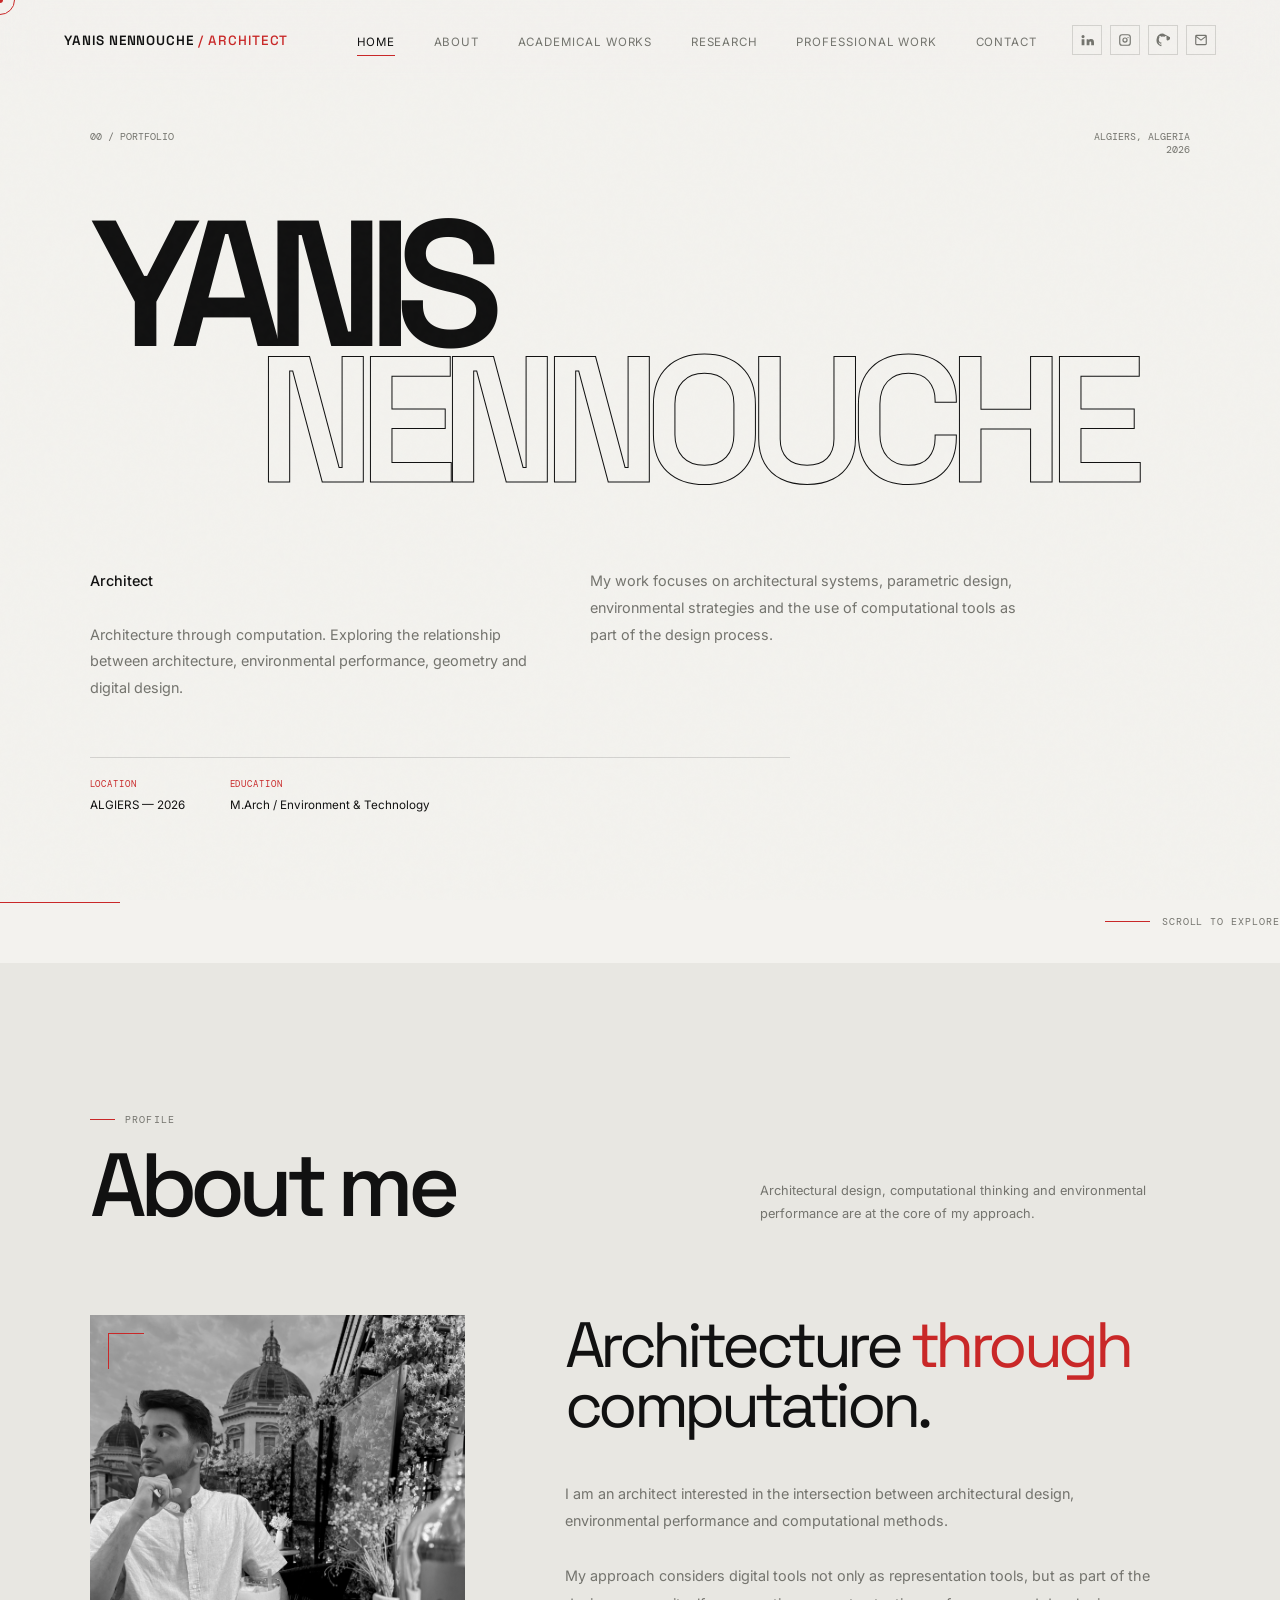
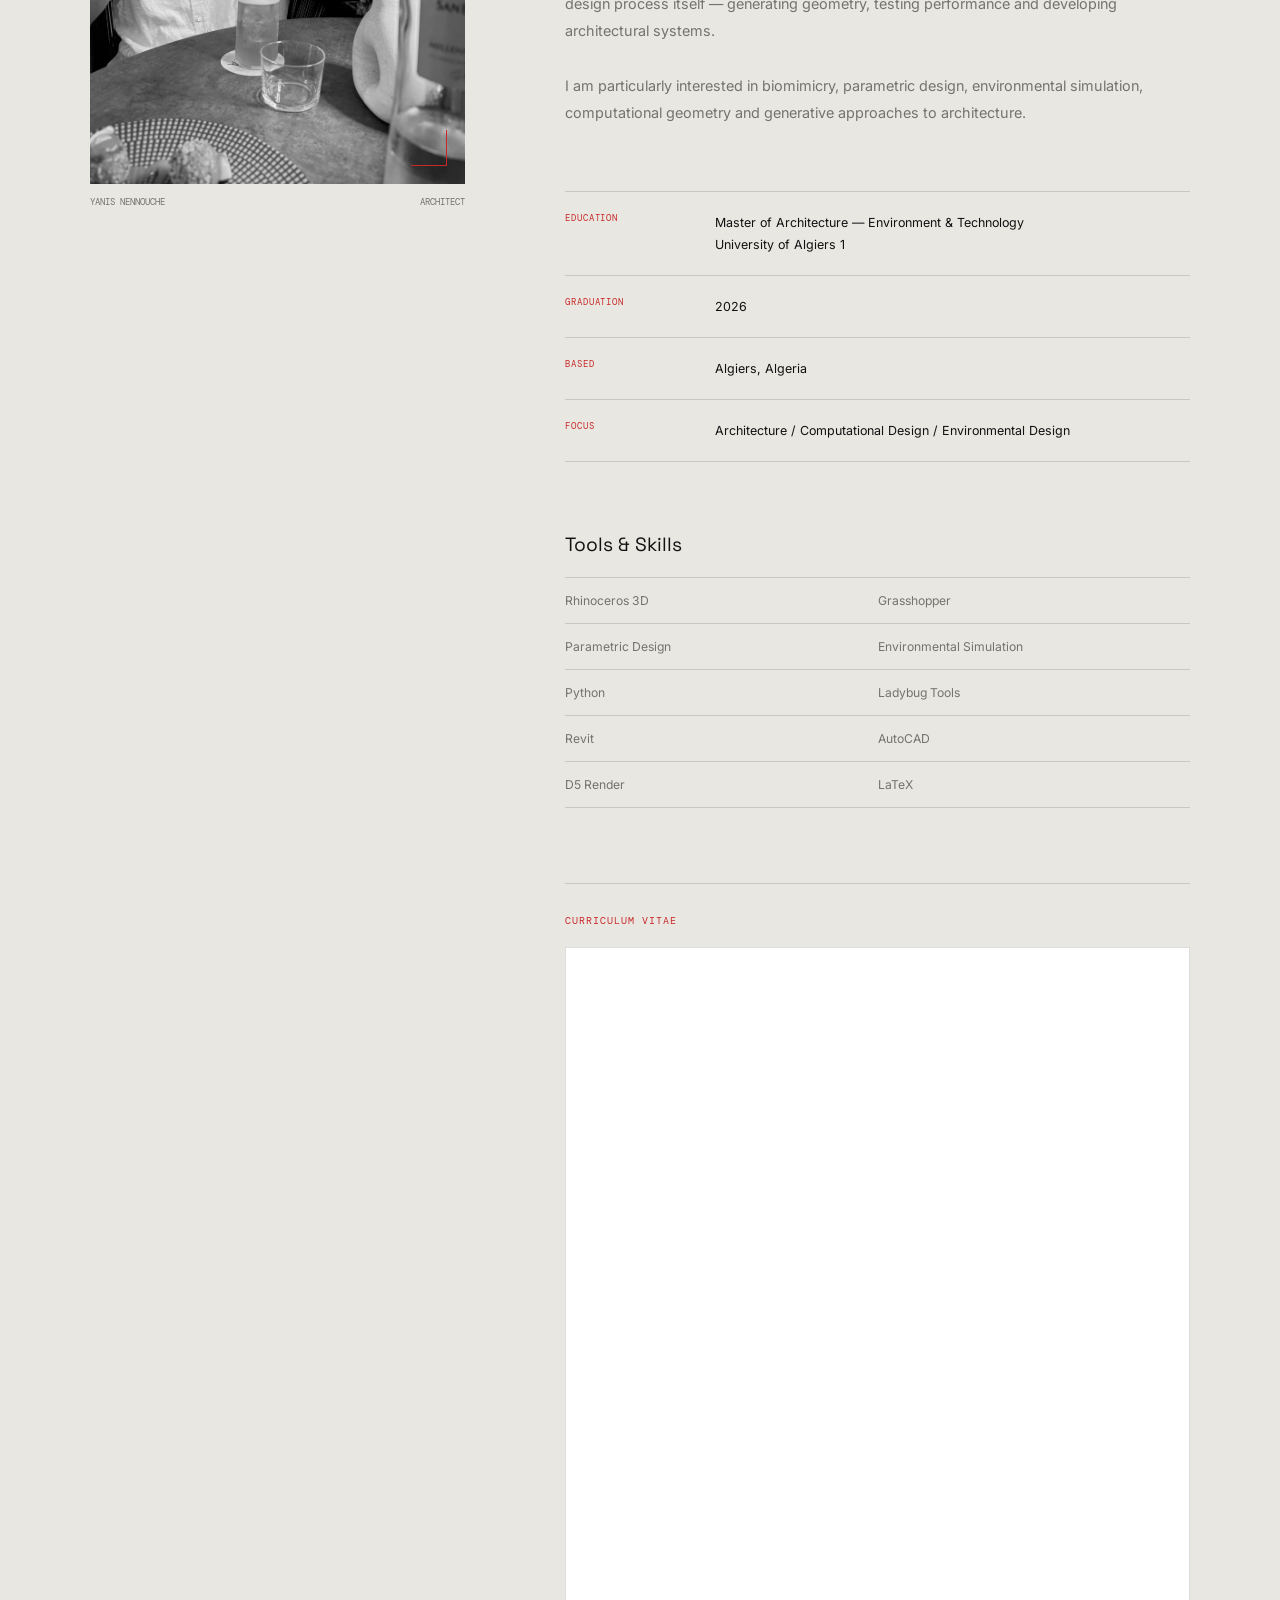
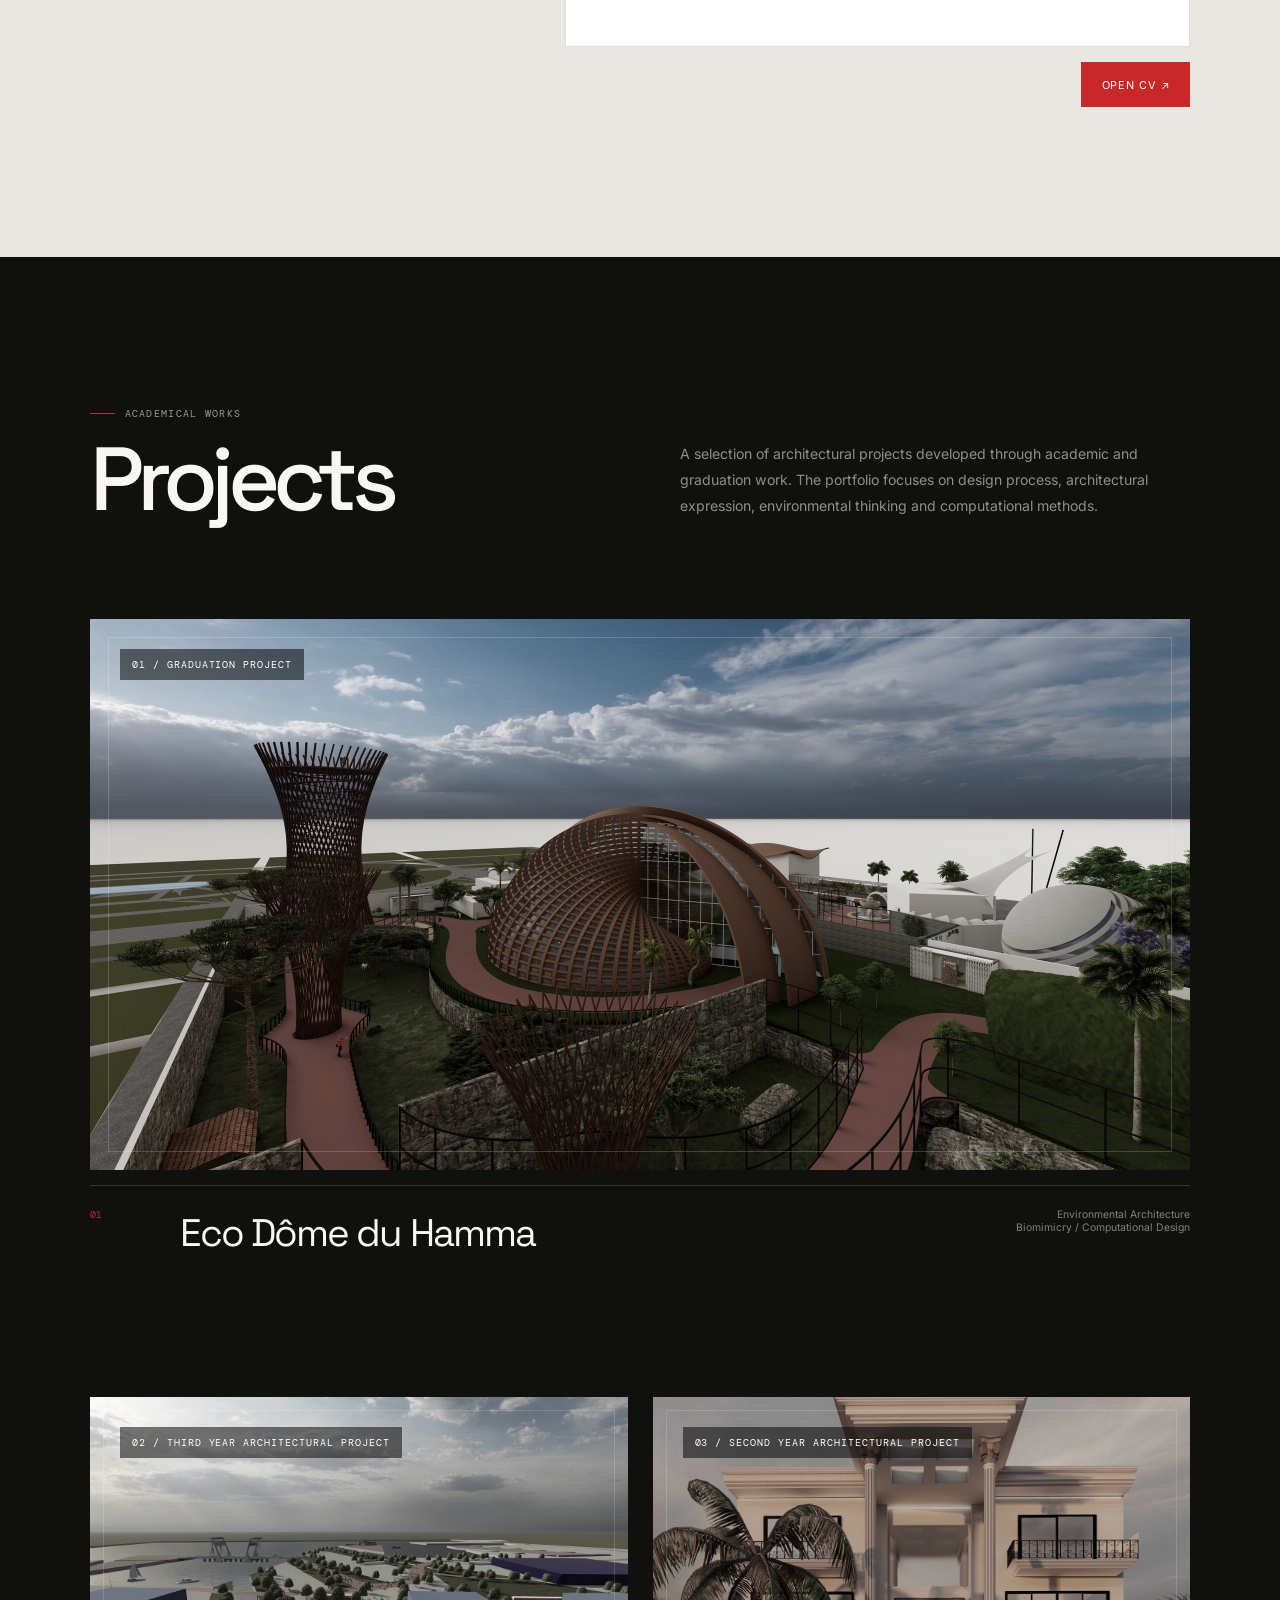
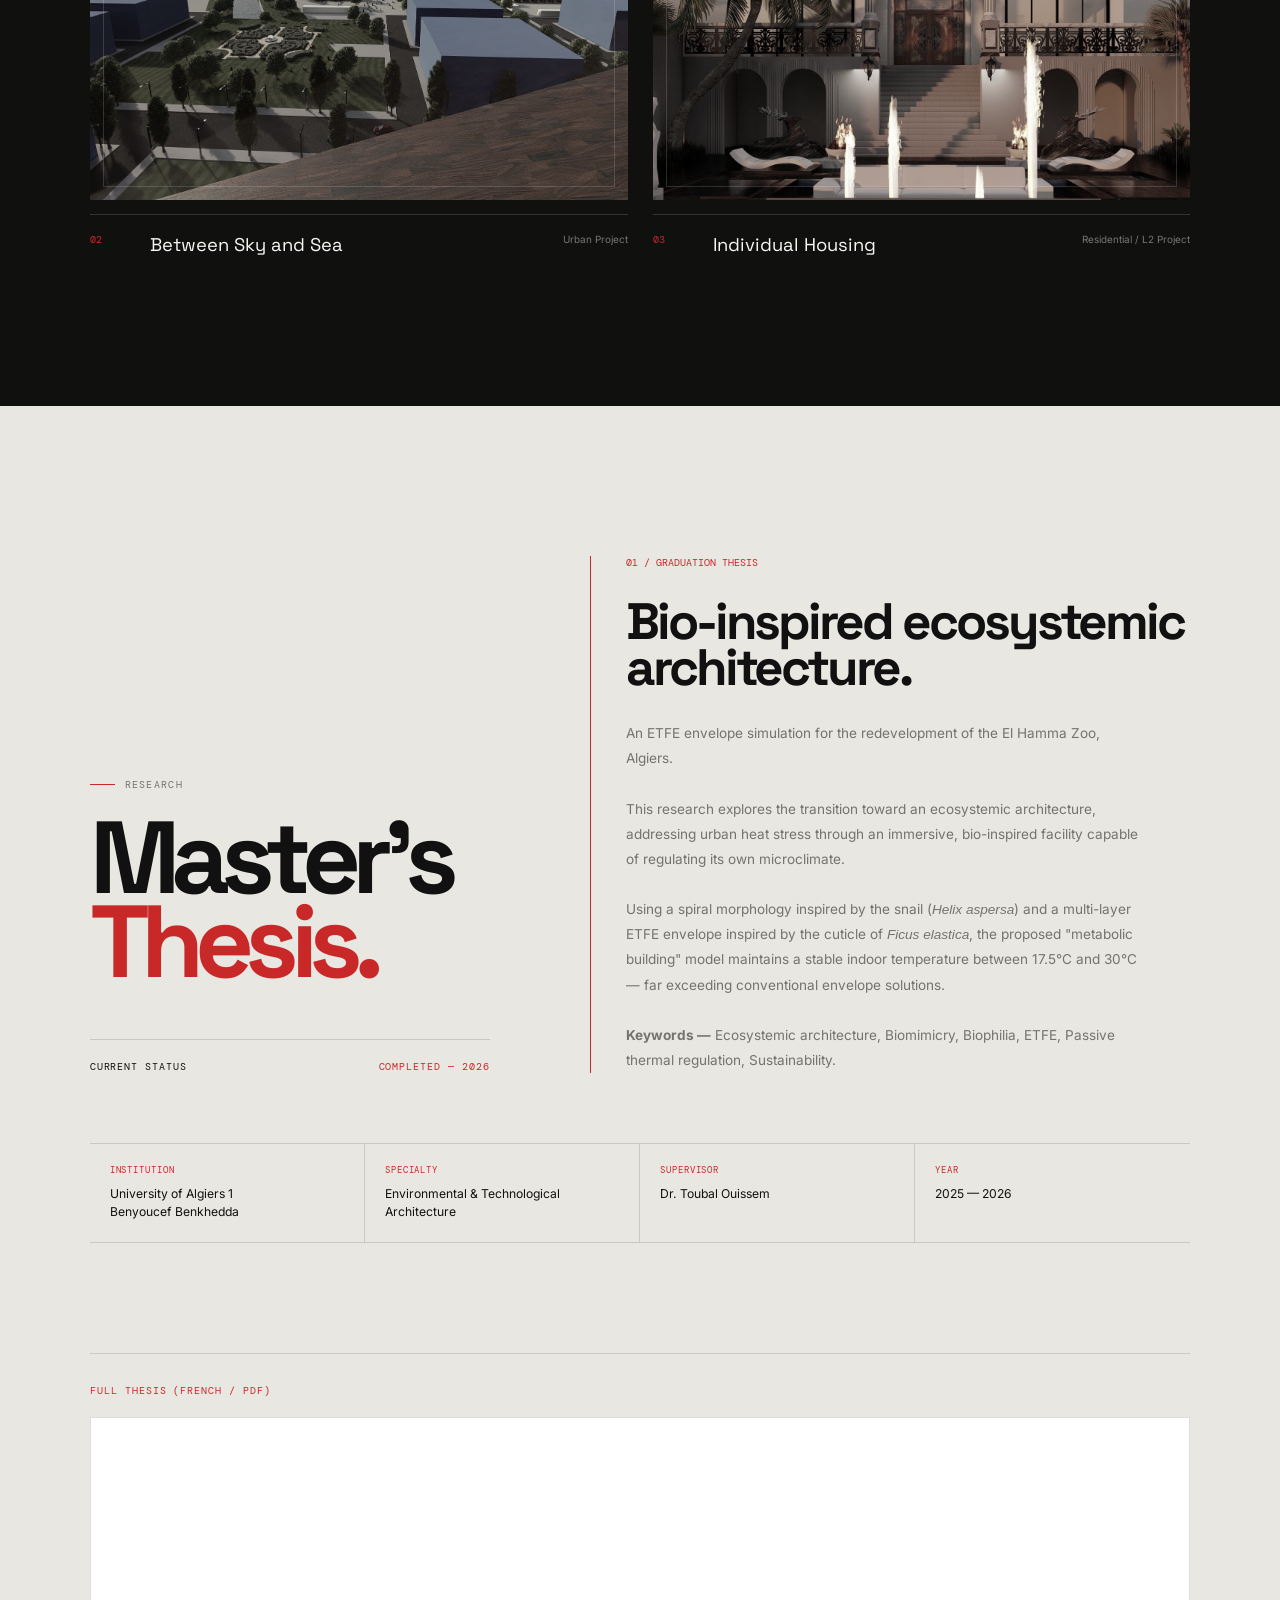
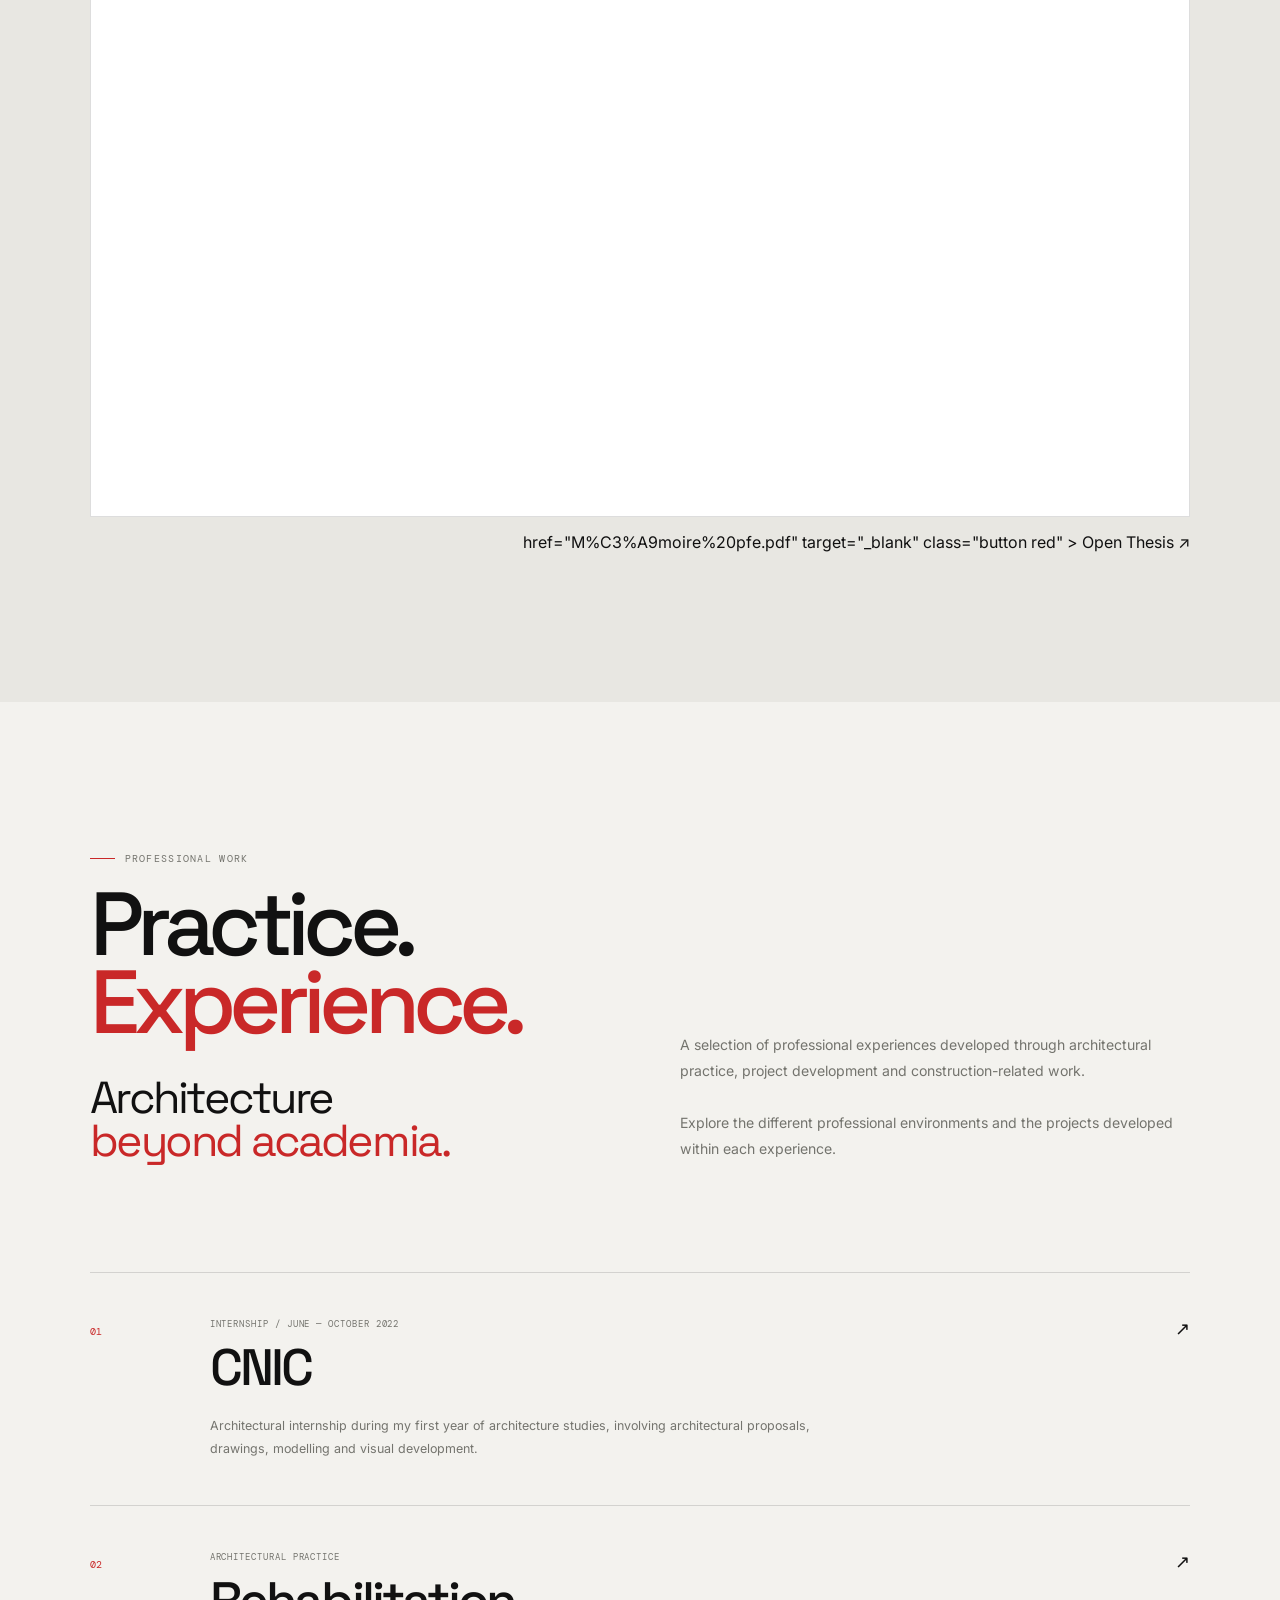
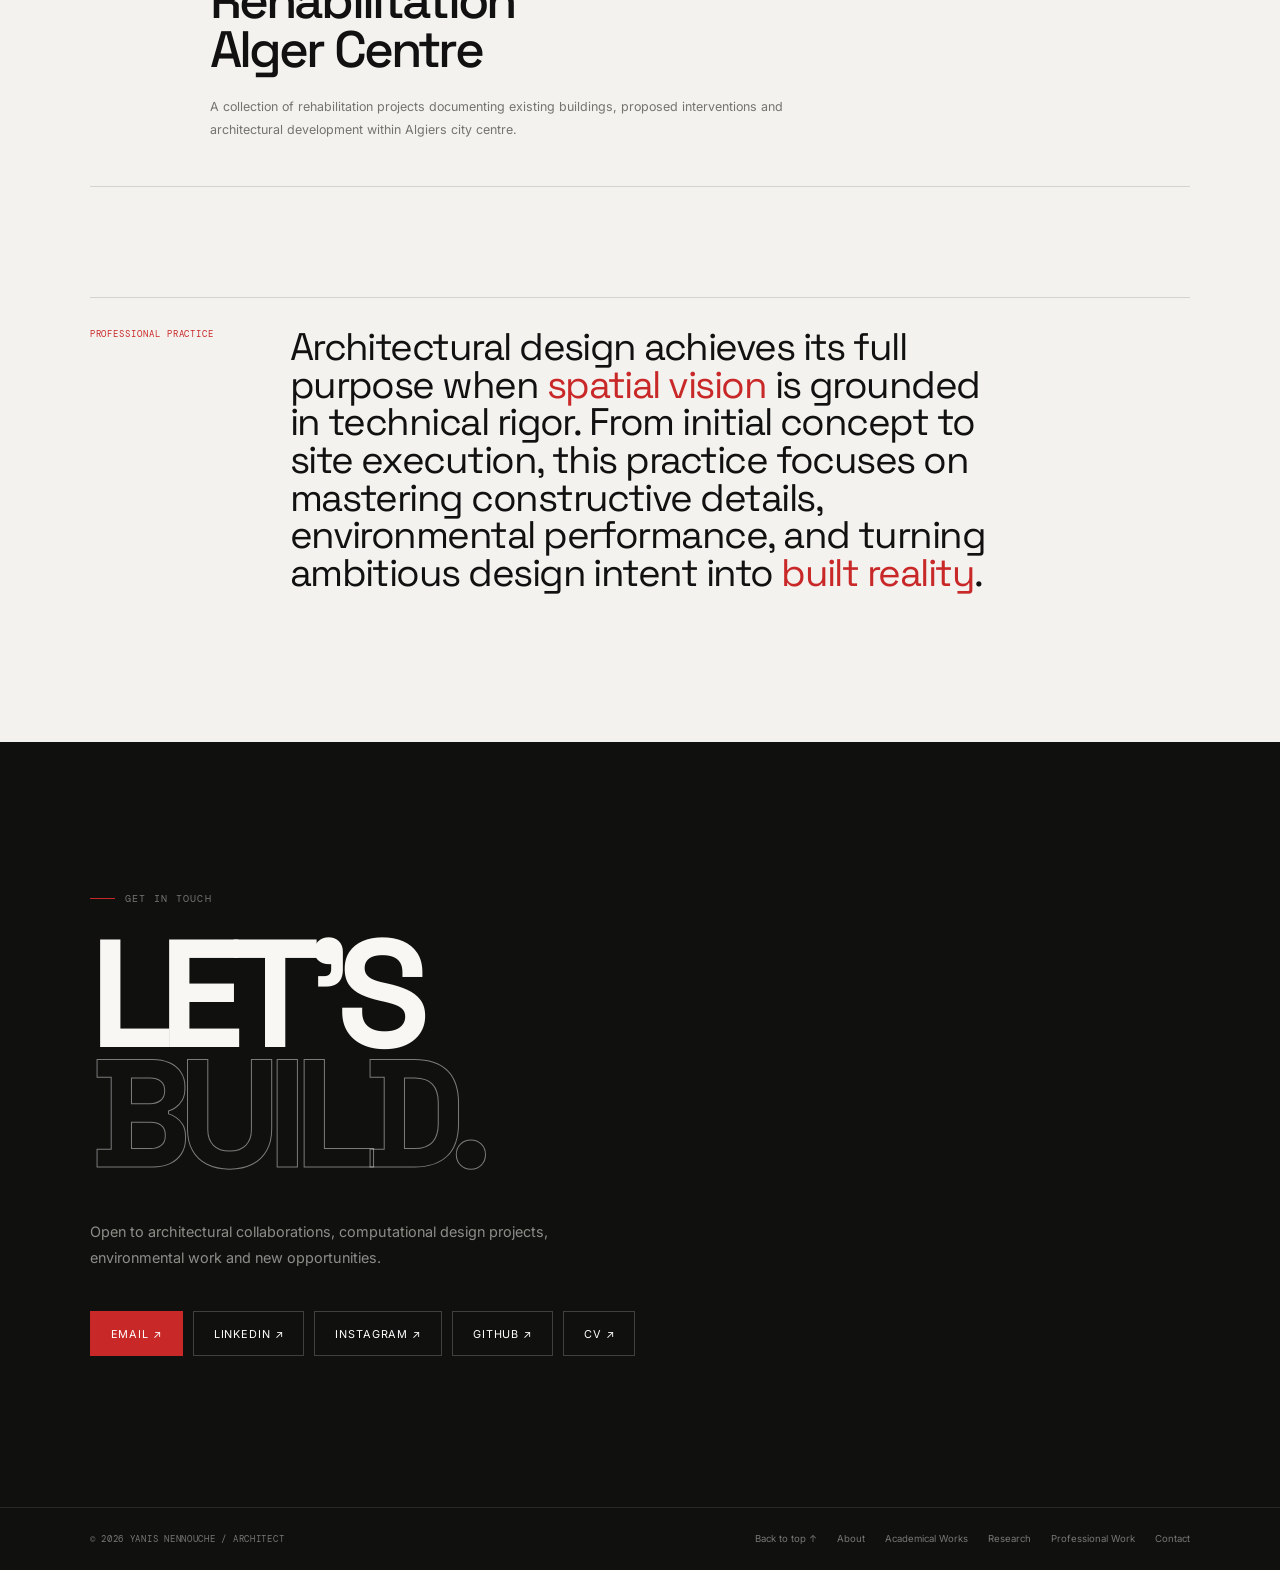
==== commit 7b573dd7: "Update index.html" ====
--- a/index.html
+++ b/index.html
@@ -3603,21 +3603,21 @@
 
                         <figure class="urban-media-item">
                             <div class="urban-media">
-                                <img src="assets/project02/actions/5-2-victor-hugo-dessin-01.jpg" alt="Victor Hugo — Dessin 01" data-lightbox>
+                                <img src="assets/Academical work/L3/Dess-vic.jpg" alt="Victor Hugo — Dessin 01" data-lightbox>
                             </div>
                             <figcaption>Dessin 01</figcaption>
                         </figure>
 
                         <figure class="urban-media-item">
                             <div class="urban-media">
-                                <img src="assets/project02/actions/5-2-victor-hugo-coupe-01.jpg" alt="Victor Hugo — Coupe 01" data-lightbox>
+                                <img src="assets/Academical work/L3/coupe vic.png" alt="Victor Hugo — Coupe 01" data-lightbox>
                             </div>
                             <figcaption>Coupe 01</figcaption>
                         </figure>
 
                         <figure class="urban-media-item">
                             <div class="urban-media">
-                                <img src="assets/project02/actions/5-2-victor-hugo-plan-01.jpg" alt="Victor Hugo — Plan 01" data-lightbox>
+                                <img src="assets/Academical work/L3/Plan-vic.jpg" alt="Victor Hugo — Plan 01" data-lightbox>
                             </div>
                             <figcaption>Plan 01</figcaption>
                         </figure>
@@ -4846,18 +4846,16 @@
                     Research
                 </div>
 
-
                 <h2 class="research-title">
 
-                    Future
+                    Master's
                     <br>
 
                     <span>
-                        research.
+                        Thesis.
                     </span>
 
                 </h2>
-
 
                 <div class="research-status">
 
@@ -4866,7 +4864,7 @@
                     </span>
 
                     <span>
-                        In development
+                        Completed — 2026
                     </span>
 
                 </div>
@@ -4874,46 +4872,159 @@
             </div>
 
 
-
             <div class="research-note reveal">
 
                 <div class="research-note-number">
-                    01 / FUTURE EXPLORATIONS
-                </div>
-
+                    01 / GRADUATION THESIS
+                </div>
 
                 <h3>
 
-                    Architecture,
-                    computation
-                    &amp; environment.
+                    Bio-inspired
+                    ecosystemic
+                    architecture.
 
                 </h3>
 
-
                 <p>
 
-                    A space dedicated to future explorations
-                    in architecture, computation and
-                    environmental design.
+                    An ETFE envelope simulation for the
+                    redevelopment of the El Hamma Zoo, Algiers.
 
                     <br><br>
 
-                    I hope to have the opportunity to develop
-                    and publish research and investigations
-                    in these fields in the future.
+                    This research explores the transition toward
+                    an ecosystemic architecture, addressing urban
+                    heat stress through an immersive, bio-inspired
+                    facility capable of regulating its own
+                    microclimate.
+
+                    <br><br>
+
+                    Using a spiral morphology inspired by the snail
+                    (<em>Helix aspersa</em>) and a multi-layer ETFE
+                    envelope inspired by the cuticle of
+                    <em>Ficus elastica</em>, the proposed "metabolic
+                    building" model maintains a stable indoor
+                    temperature between 17.5°C and 30°C — far
+                    exceeding conventional envelope solutions.
+
+                    <br><br>
+
+                    <strong>Keywords —</strong> Ecosystemic
+                    architecture, Biomimicry, Biophilia, ETFE,
+                    Passive thermal regulation, Sustainability.
 
                 </p>
 
             </div>
 
+        </div>
+
+
+        <!-- THESIS META -->
+
+        <div class="project-meta reveal" style="margin-top:70px;">
+
+            <div class="meta-item">
+
+                <div class="meta-label">
+                    Institution
+                </div>
+
+                <div class="meta-value">
+
+                    University of Algiers 1
+                    <br>
+                    Benyoucef Benkhedda
+
+                </div>
+
+            </div>
+
+
+            <div class="meta-item">
+
+                <div class="meta-label">
+                    Specialty
+                </div>
+
+                <div class="meta-value">
+                    Environmental & Technological Architecture
+                </div>
+            </div>
+
+
+            <div class="meta-item">
+
+                <div class="meta-label">
+                    Supervisor
+                </div>
+
+                <div class="meta-value">
+                    Dr. Toubal Ouissem
+                </div>
+
+            </div>
+
+
+            <div class="meta-item">
+
+                <div class="meta-label">
+                    Year
+                </div>
+
+                <div class="meta-value">
+                    2025 — 2026
+                </div>
+
+            </div>
+
+        </div>
+
+
+
+        <!-- THESIS PDF PREVIEW + DOWNLOAD -->
+
+        <div class="cv-section reveal">
+
+            <div class="cv-header">
+
+                <div class="cv-label">
+                    Full Thesis (French / PDF)
+                </div>
+
+            </div>
+
+
+            <div class="cv-preview">
+                
+                <iframe
+                   src="M%C3%A9moire%20pfe.pdf#toolbar=0&navpanes=0&scrollbar=0"
+                   title="Yanis Nennouche — Master's Thesis"
+                   ></iframe>
+
+            </div>
+
+
+            <div class="cv-actions">
+
+                
+                   
+                href="M%C3%A9moire%20pfe.pdf"
+                target="_blank"
+                class="button red"
+                >
+                Open Thesis ↗
+            </a>
+
+            </div>
 
         </div>
 
     </div>
 
 </section>
-
 
 
 <!-- =========================================================
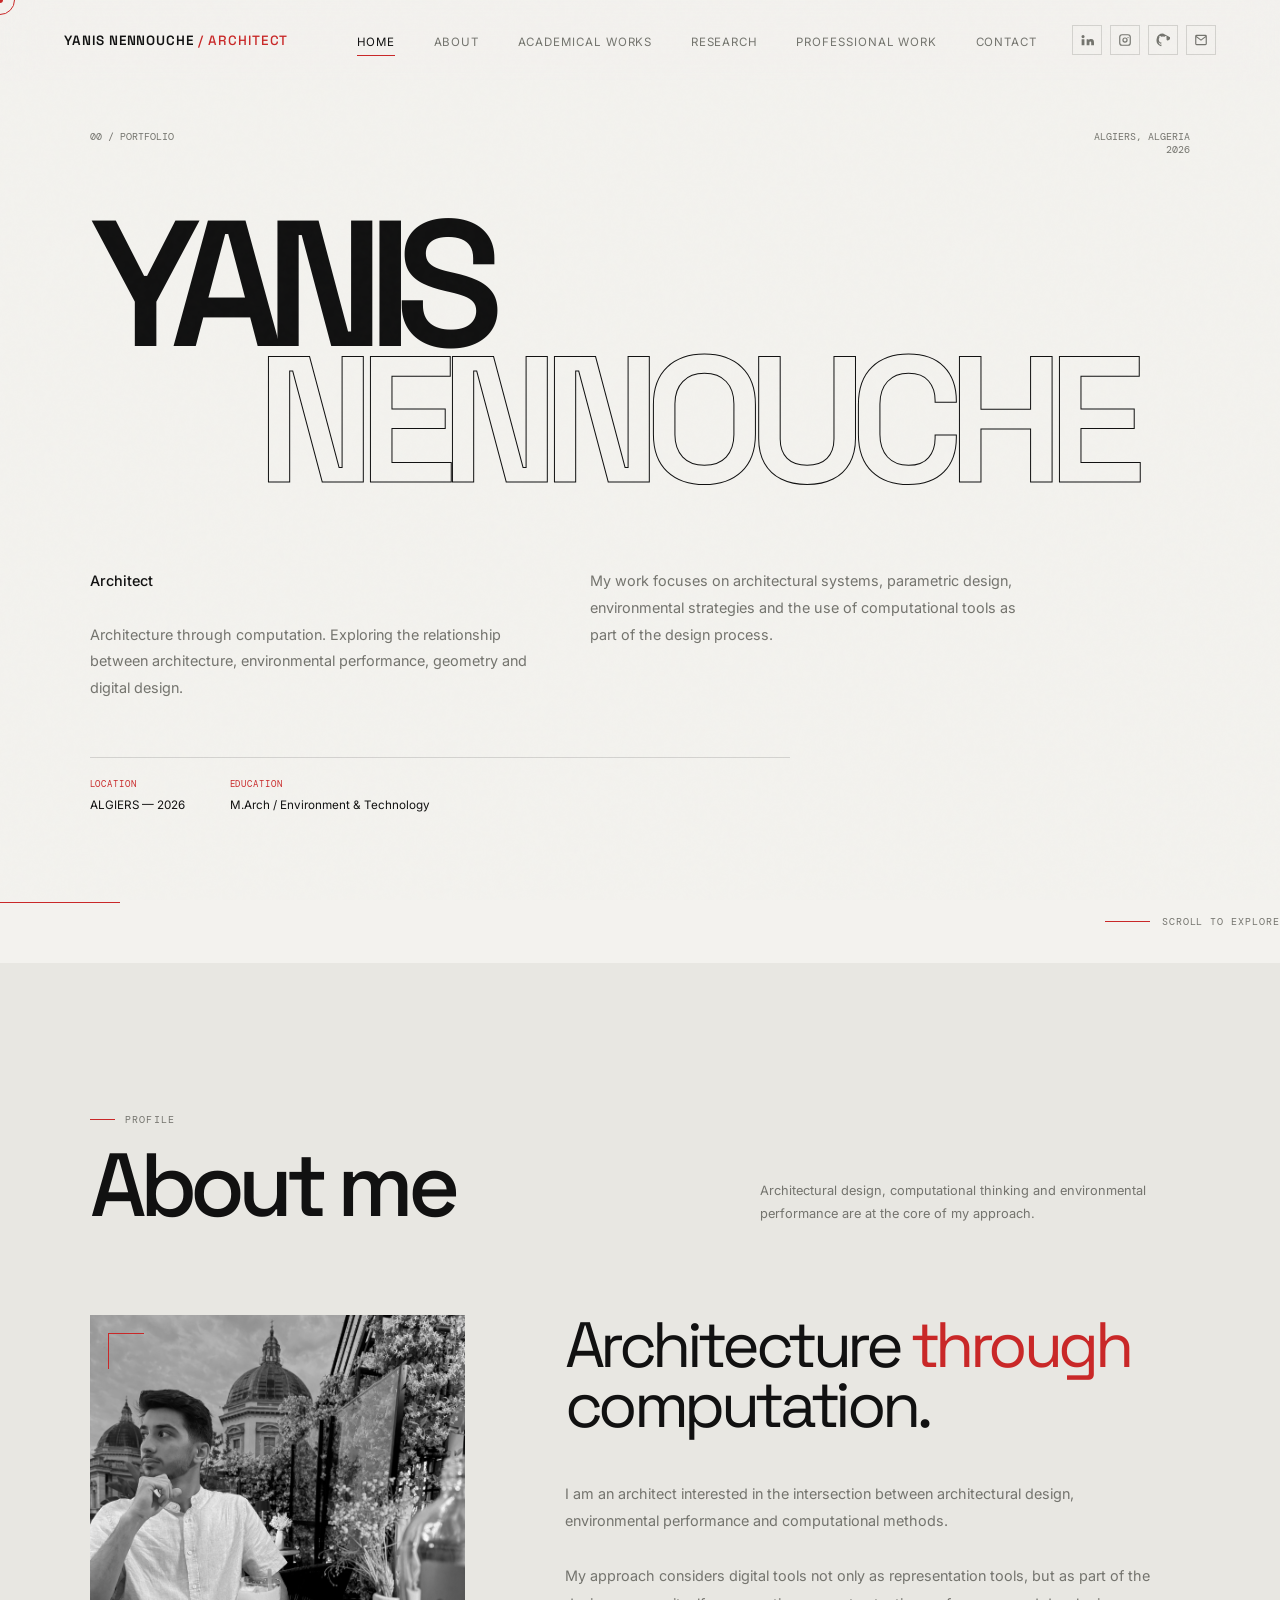
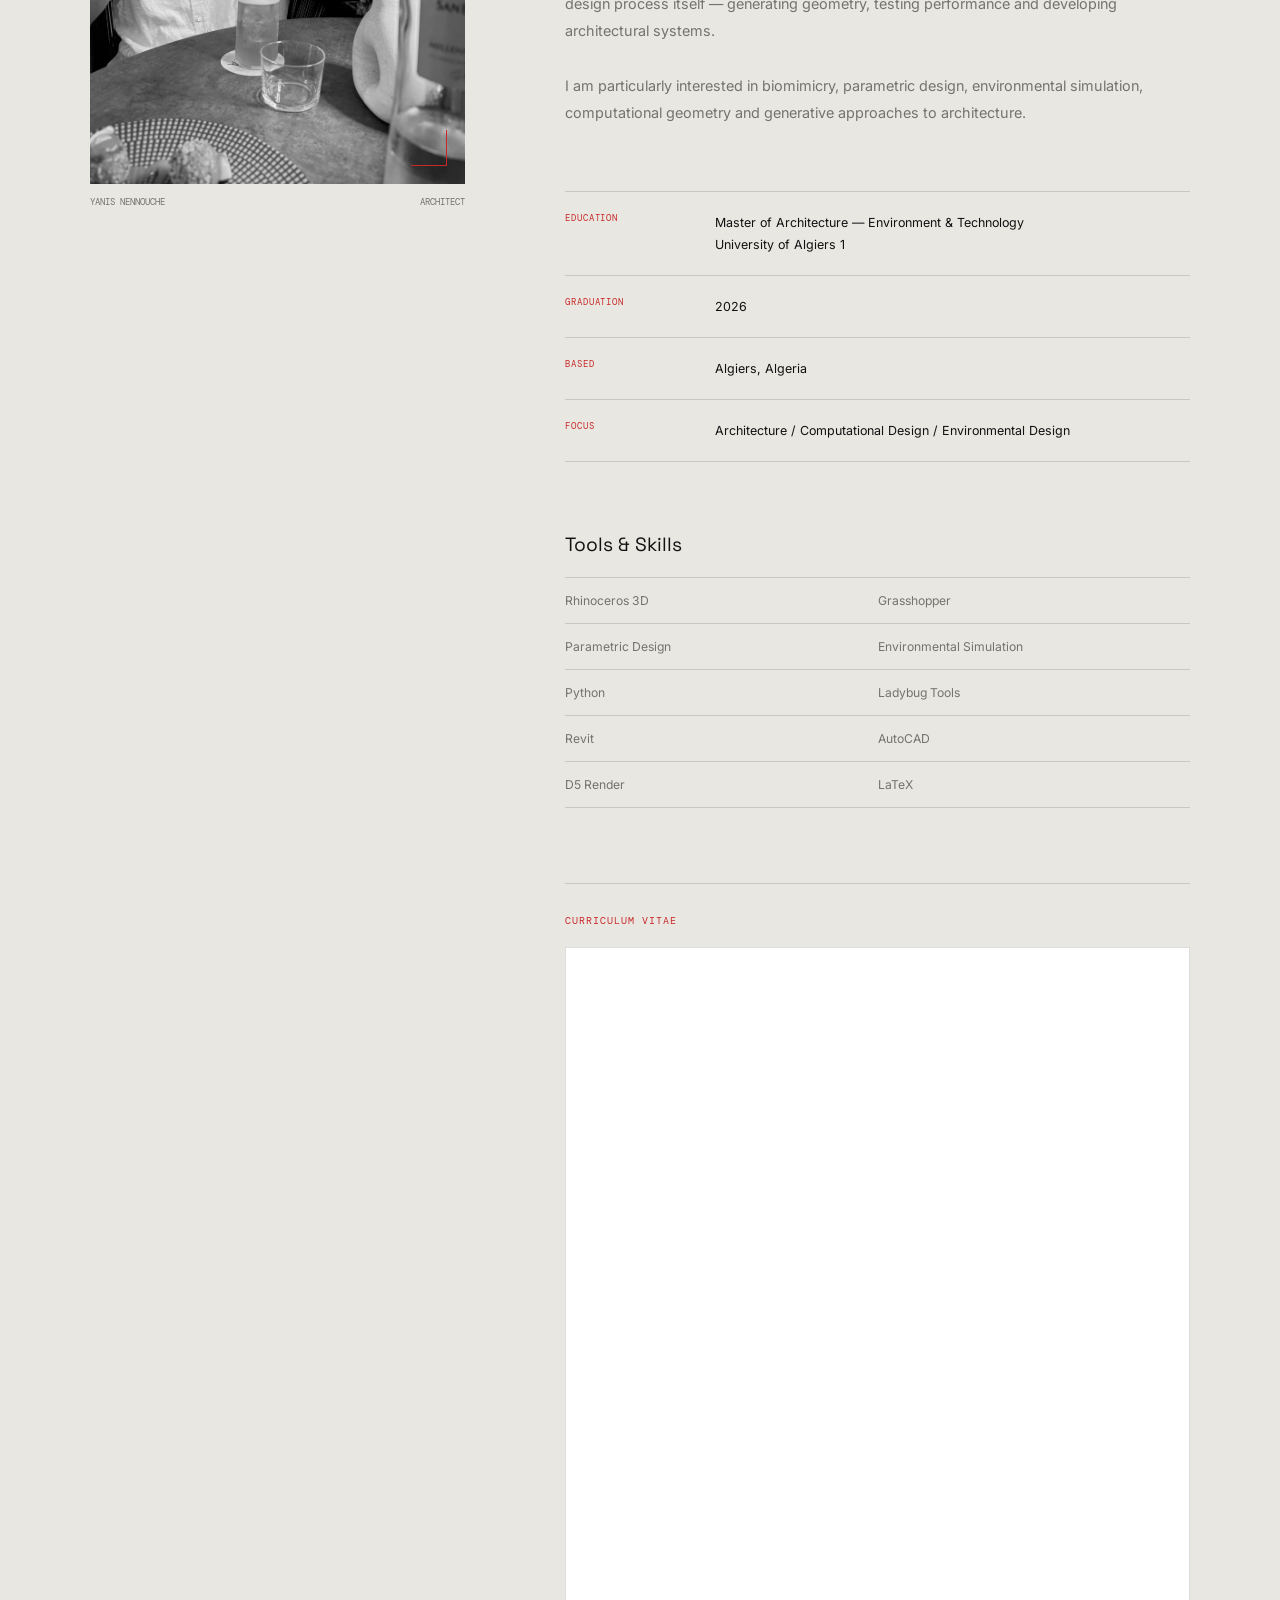
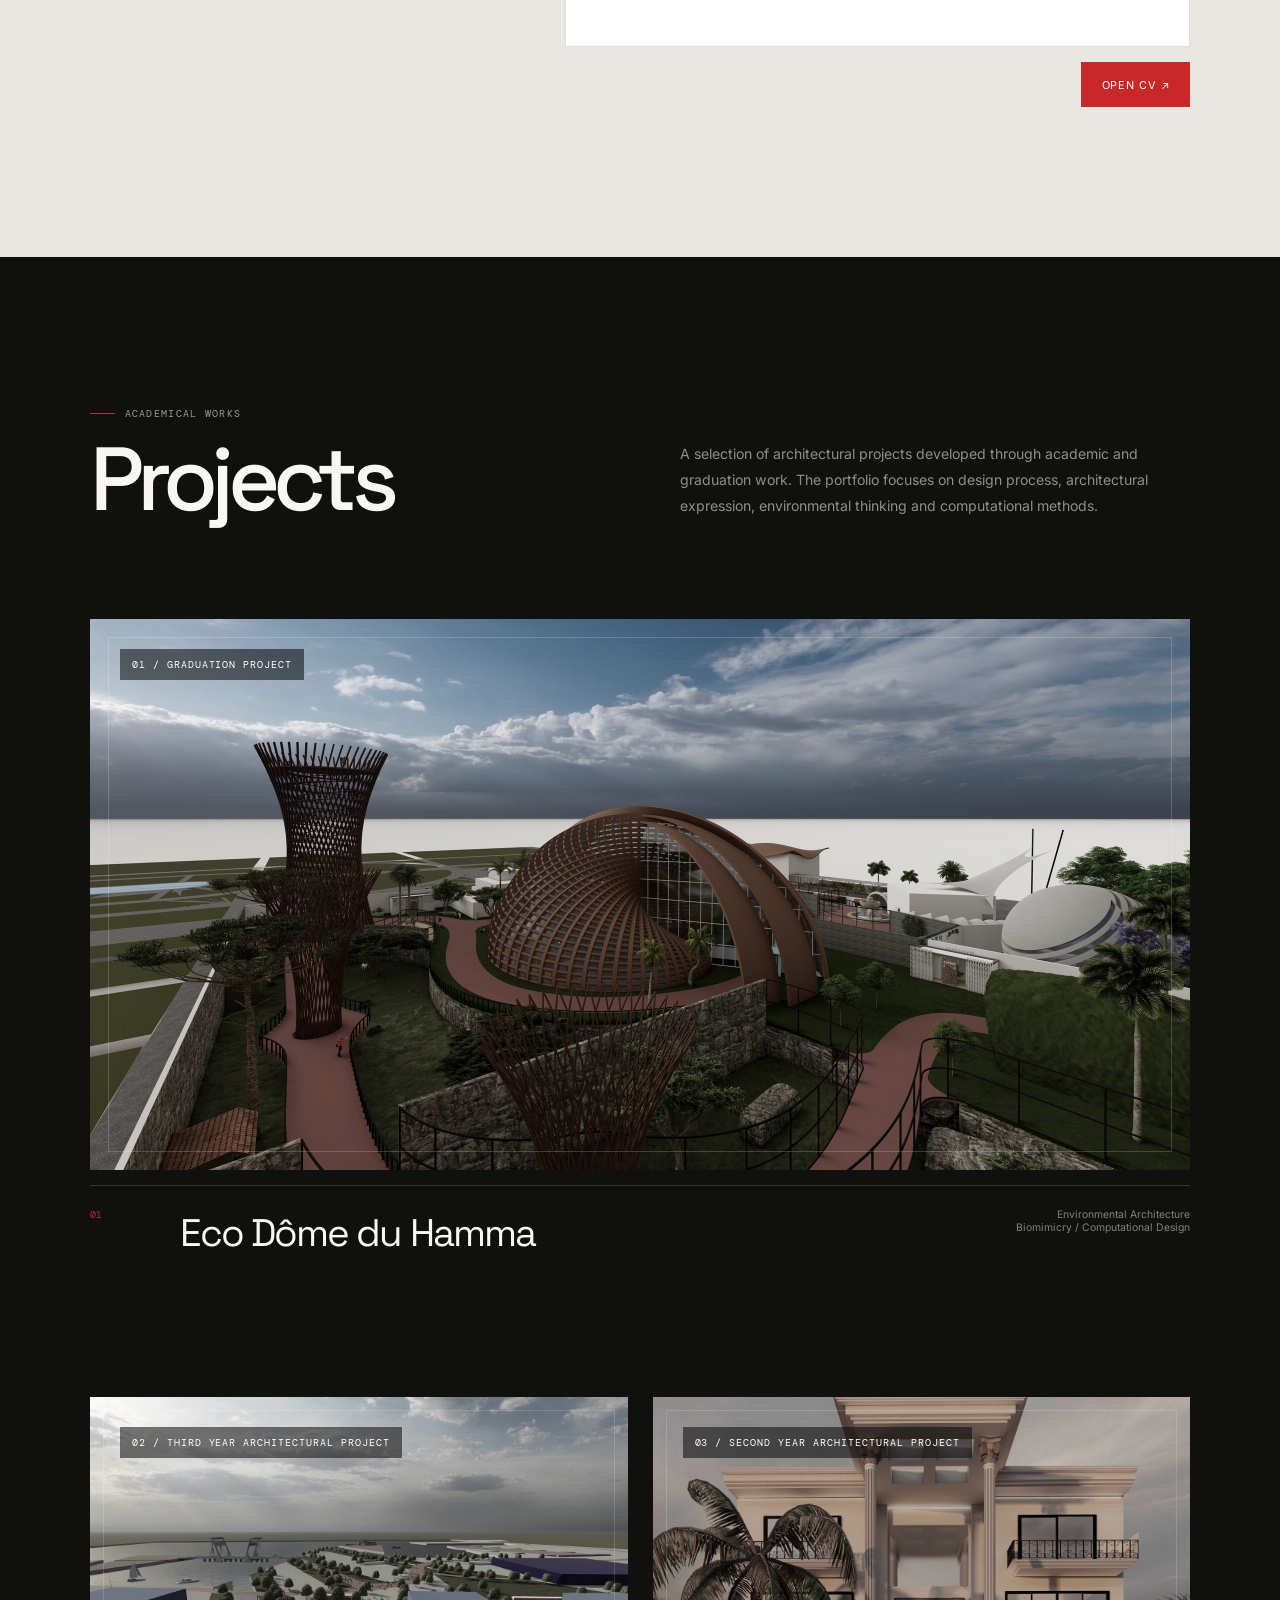
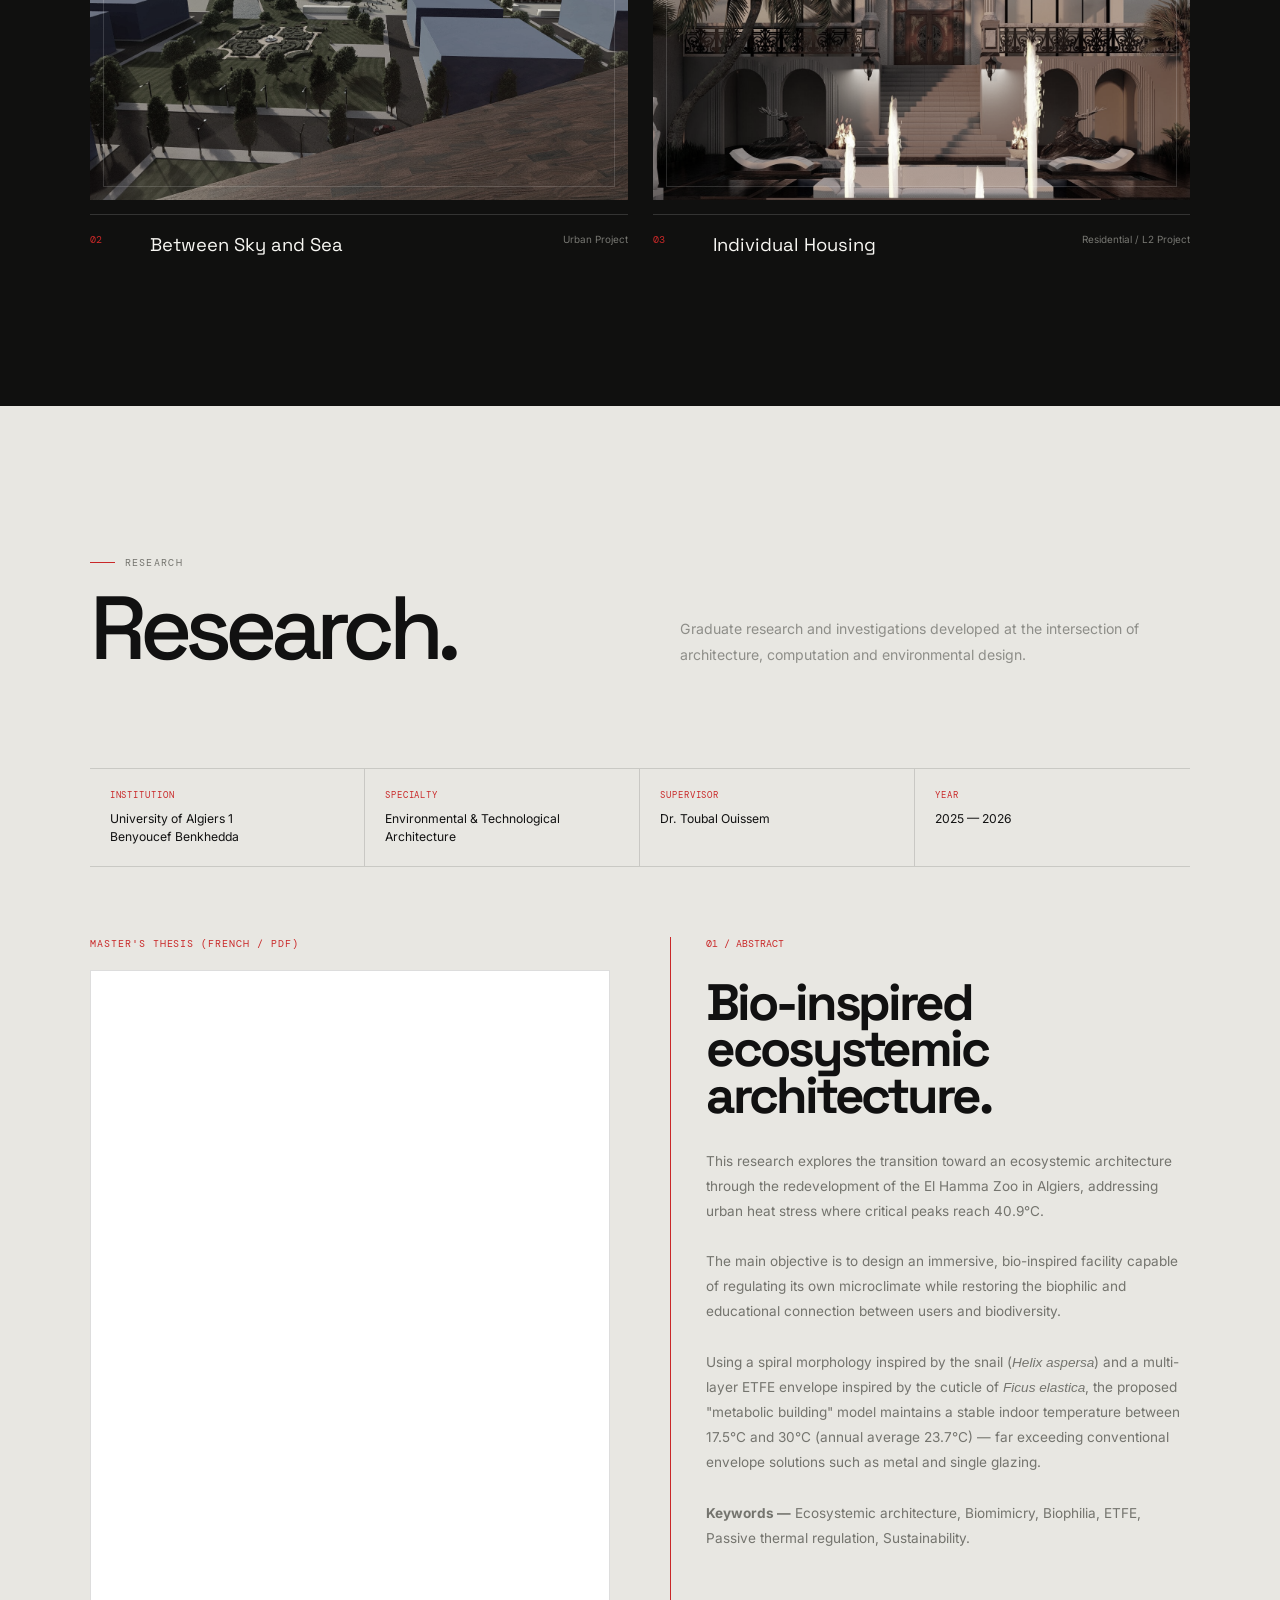
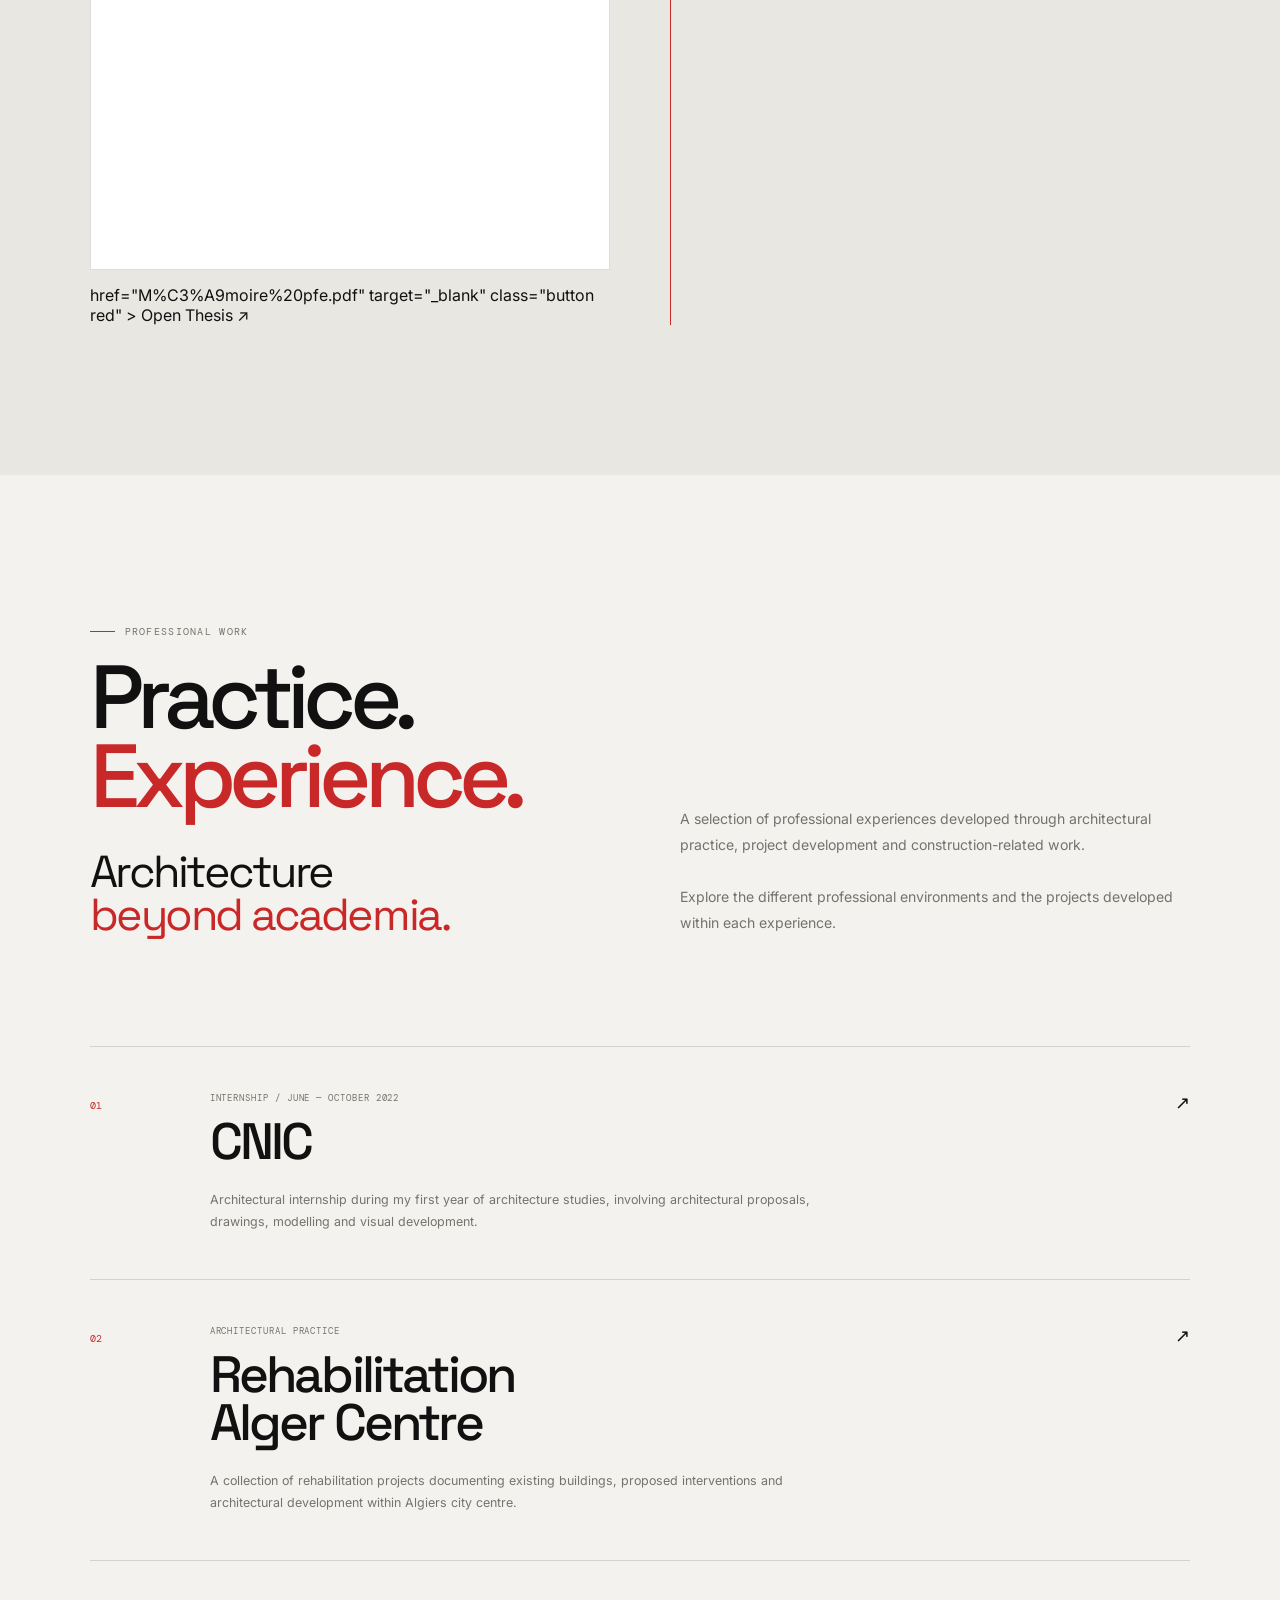
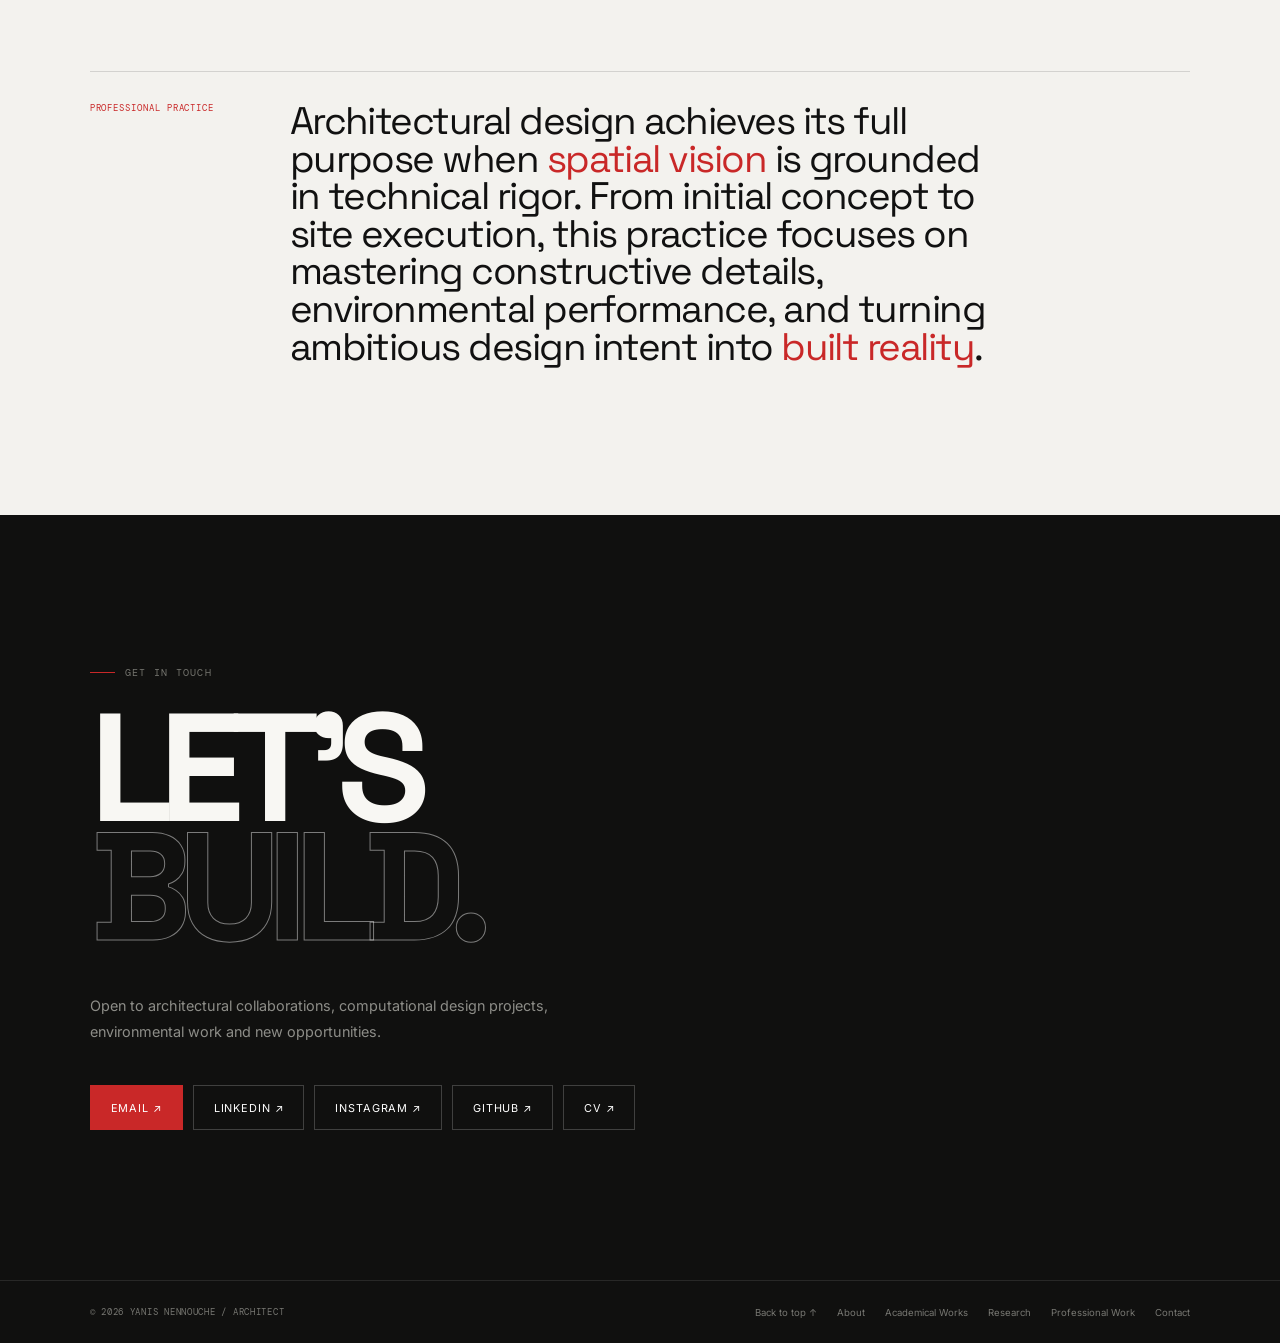
==== commit a5e7c689: "Update index.html" ====
--- a/index.html
+++ b/index.html
@@ -4838,44 +4838,149 @@
 
     <div class="research-container">
 
-        <div class="research-grid">
-
-            <div class="research-intro reveal">
+        <!-- BIG TITLE -->
+
+        <div class="work-heading reveal">
+
+            <div>
 
                 <div class="eyebrow">
                     Research
                 </div>
 
-                <h2 class="research-title">
-
-                    Master's
+                <h2 class="section-title">
+                    Research.
+                </h2>
+
+            </div>
+
+
+            <p class="work-intro">
+
+                Graduate research and investigations
+                developed at the intersection of
+                architecture, computation and
+                environmental design.
+
+            </p>
+
+        </div>
+
+
+        <!-- THESIS META -->
+
+        <div
+            class="project-meta reveal"
+            style="margin-top:0; margin-bottom:70px;"
+        >
+
+            <div class="meta-item">
+
+                <div class="meta-label">
+                    Institution
+                </div>
+
+                <div class="meta-value">
+
+                    University of Algiers 1
                     <br>
-
-                    <span>
-                        Thesis.
-                    </span>
-
-                </h2>
-
-                <div class="research-status">
-
-                    <span>
-                        Current status
-                    </span>
-
-                    <span>
-                        Completed — 2026
-                    </span>
-
-                </div>
-
-            </div>
-
-
-            <div class="research-note reveal">
+                    Benyoucef Benkhedda
+
+                </div>
+
+            </div>
+
+
+            <div class="meta-item">
+
+                <div class="meta-label">
+                    Specialty
+                </div>
+
+                <div class="meta-value">
+                    Environmental & Technological Architecture
+                </div>
+
+            </div>
+
+
+            <div class="meta-item">
+
+                <div class="meta-label">
+                    Supervisor
+                </div>
+
+                <div class="meta-value">
+                    Dr. Toubal Ouissem
+                </div>
+
+            </div>
+
+
+            <div class="meta-item">
+
+                <div class="meta-label">
+                    Year
+                </div>
+
+                <div class="meta-value">
+                    2025 — 2026
+                </div>
+
+            </div>
+
+        </div>
+
+
+        <!-- SPLIT — PDF (LEFT) / ABSTRACT (RIGHT) -->
+
+        <div class="research-split reveal">
+
+
+            <!-- PDF — SCROLLABLE, HALF WIDTH -->
+
+            <div class="research-pdf">
+
+                <div class="cv-header">
+
+                    <div class="cv-label">
+                        Master's Thesis (French / PDF)
+                    </div>
+
+                </div>
+
+
+                <div class="cv-preview research-pdf-preview">
+
+                    <iframe
+                        src="M%C3%A9moire%20pfe.pdf"
+                        title="Yanis Nennouche — Master's Thesis"
+                    ></iframe>
+
+                </div>
+
+
+                <div class="cv-actions">
+
+                    
+                        href="M%C3%A9moire%20pfe.pdf"
+                        target="_blank"
+                        class="button red"
+                    >
+                        Open Thesis ↗
+                    </a>
+
+                </div>
+
+            </div>
+
+
+            <!-- ABSTRACT — HALF WIDTH -->
+
+            <div class="research-note research-abstract">
 
                 <div class="research-note-number">
-                    01 / GRADUATION THESIS
+                    01 / ABSTRACT
                 </div>
 
                 <h3>
@@ -4888,26 +4993,32 @@
 
                 <p>
 
-                    An ETFE envelope simulation for the
-                    redevelopment of the El Hamma Zoo, Algiers.
+                    This research explores the transition
+                    toward an ecosystemic architecture through
+                    the redevelopment of the El Hamma Zoo in
+                    Algiers, addressing urban heat stress where
+                    critical peaks reach 40.9°C.
 
                     <br><br>
 
-                    This research explores the transition toward
-                    an ecosystemic architecture, addressing urban
-                    heat stress through an immersive, bio-inspired
-                    facility capable of regulating its own
-                    microclimate.
+                    The main objective is to design an
+                    immersive, bio-inspired facility capable of
+                    regulating its own microclimate while
+                    restoring the biophilic and educational
+                    connection between users and biodiversity.
 
                     <br><br>
 
-                    Using a spiral morphology inspired by the snail
-                    (<em>Helix aspersa</em>) and a multi-layer ETFE
-                    envelope inspired by the cuticle of
-                    <em>Ficus elastica</em>, the proposed "metabolic
-                    building" model maintains a stable indoor
-                    temperature between 17.5°C and 30°C — far
-                    exceeding conventional envelope solutions.
+                    Using a spiral morphology inspired by the
+                    snail (<em>Helix aspersa</em>) and a
+                    multi-layer ETFE envelope inspired by the
+                    cuticle of <em>Ficus elastica</em>, the
+                    proposed "metabolic building" model
+                    maintains a stable indoor temperature
+                    between 17.5°C and 30°C (annual average
+                    23.7°C) — far exceeding conventional
+                    envelope solutions such as metal and
+                    single glazing.
 
                     <br><br>
 
@@ -4916,107 +5027,6 @@
                     Passive thermal regulation, Sustainability.
 
                 </p>
-
-            </div>
-
-        </div>
-
-
-        <!-- THESIS META -->
-
-        <div class="project-meta reveal" style="margin-top:70px;">
-
-            <div class="meta-item">
-
-                <div class="meta-label">
-                    Institution
-                </div>
-
-                <div class="meta-value">
-
-                    University of Algiers 1
-                    <br>
-                    Benyoucef Benkhedda
-
-                </div>
-
-            </div>
-
-
-            <div class="meta-item">
-
-                <div class="meta-label">
-                    Specialty
-                </div>
-
-                <div class="meta-value">
-                    Environmental & Technological Architecture
-                </div>
-            </div>
-
-
-            <div class="meta-item">
-
-                <div class="meta-label">
-                    Supervisor
-                </div>
-
-                <div class="meta-value">
-                    Dr. Toubal Ouissem
-                </div>
-
-            </div>
-
-
-            <div class="meta-item">
-
-                <div class="meta-label">
-                    Year
-                </div>
-
-                <div class="meta-value">
-                    2025 — 2026
-                </div>
-
-            </div>
-
-        </div>
-
-
-
-        <!-- THESIS PDF PREVIEW + DOWNLOAD -->
-
-        <div class="cv-section reveal">
-
-            <div class="cv-header">
-
-                <div class="cv-label">
-                    Full Thesis (French / PDF)
-                </div>
-
-            </div>
-
-
-            <div class="cv-preview">
-                
-                <iframe
-                   src="M%C3%A9moire%20pfe.pdf#toolbar=0&navpanes=0&scrollbar=0"
-                   title="Yanis Nennouche — Master's Thesis"
-                   ></iframe>
-
-            </div>
-
-
-            <div class="cv-actions">
-
-                
-                   
-                href="M%C3%A9moire%20pfe.pdf"
-                target="_blank"
-                class="button red"
-                >
-                Open Thesis ↗
-            </a>
 
             </div>
 
--- a/css/style.css
+++ b/css/style.css
@@ -4830,10 +4830,6 @@
 }
 
 /* =========================================================
-   10 — RESEARCH
-========================================================= */
-
-/* =========================================================
    RESEARCH
 ========================================================= */
 
@@ -4975,6 +4971,59 @@
     color:var(--muted);
 }
 
+
+/* RESEARCH — SPLIT LAYOUT (PDF / ABSTRACT) */
+
+.research-split{
+
+    display:grid;
+
+    grid-template-columns:1fr 1fr;
+
+    gap:60px;
+
+    align-items:start;
+}
+
+.research-pdf-preview{
+
+    height:900px;
+}
+
+.research-abstract{
+
+    align-self:stretch;
+}
+
+.research-split .research-note p{
+
+    max-width:none;
+}
+
+@media(max-width:900px){
+
+    .research-split{
+
+        grid-template-columns:1fr;
+
+        gap:50px;
+    }
+
+    .research-pdf-preview{
+
+        height:650px;
+    }
+
+}
+
+@media(max-width:600px){
+
+    .research-pdf-preview{
+
+        height:500px;
+    }
+
+}
 /* =========================================================
    11 — PROFESSIONAL WORK
 ========================================================= */
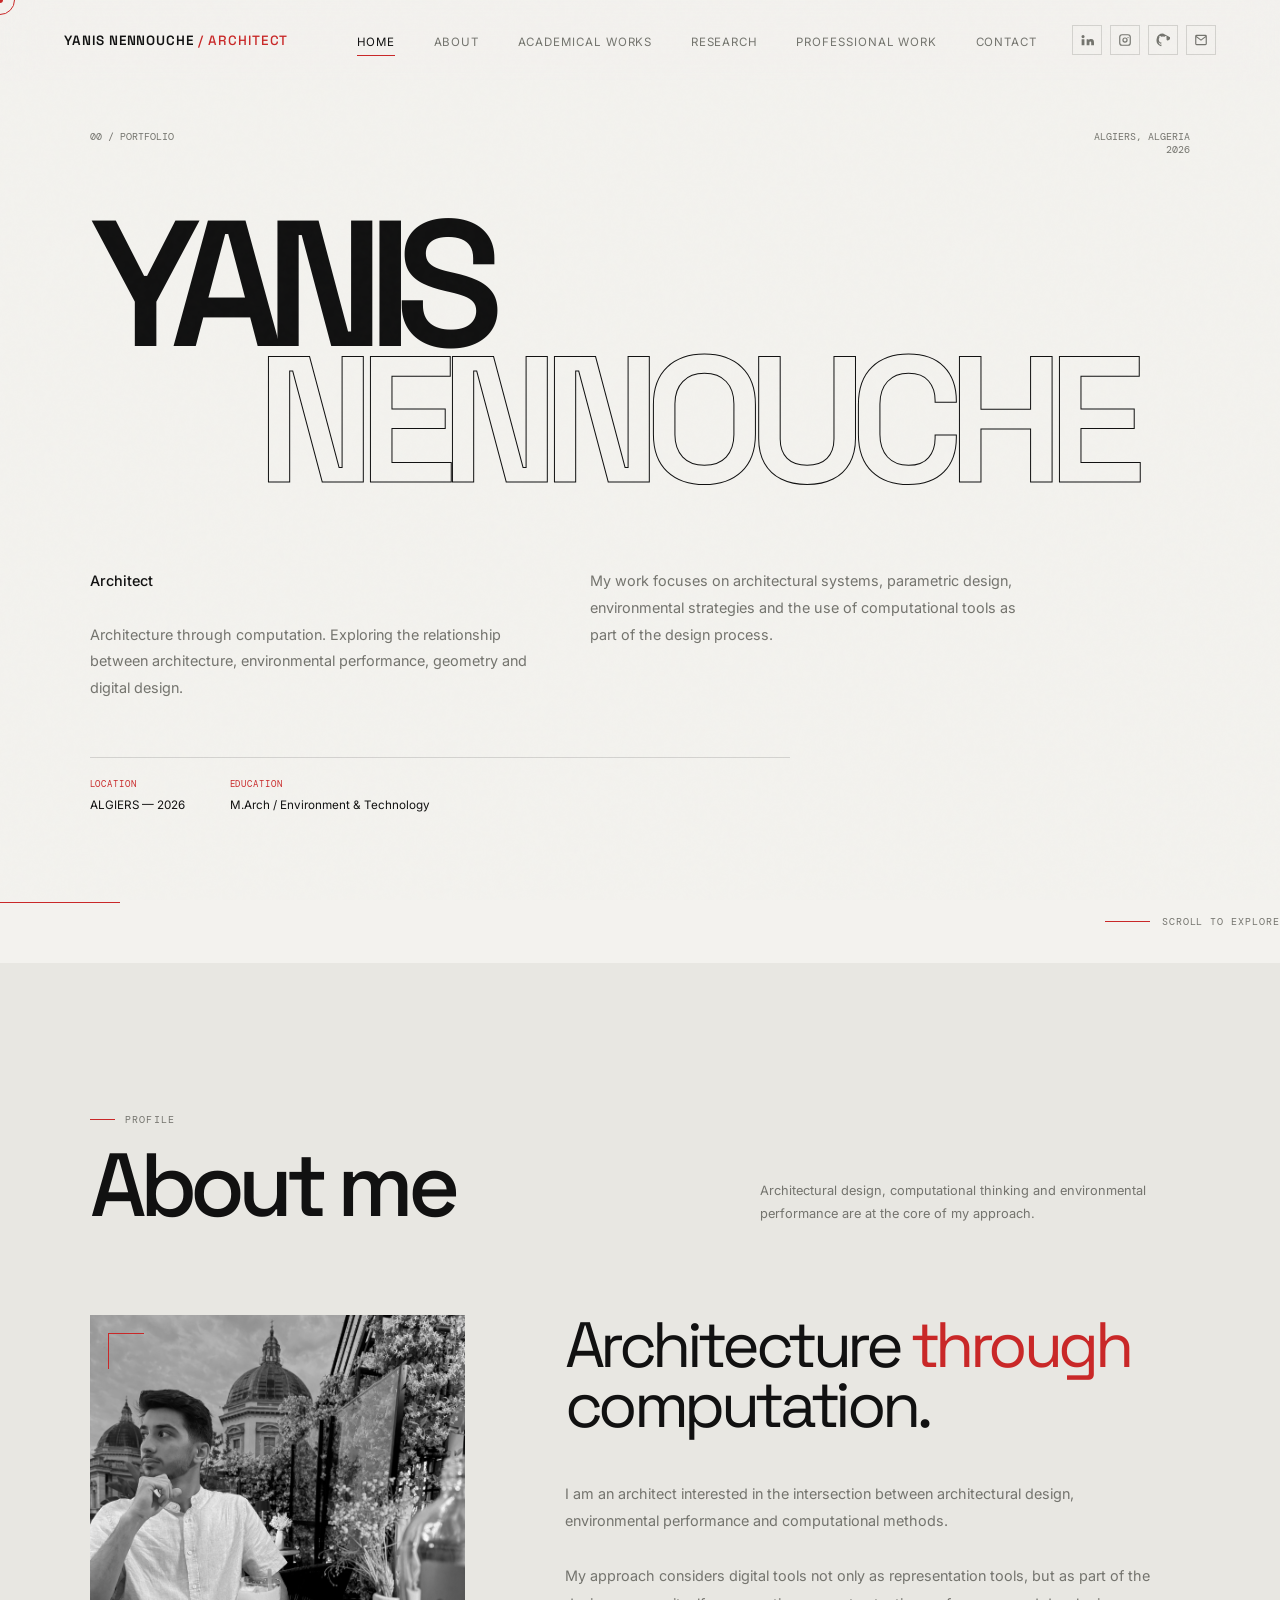
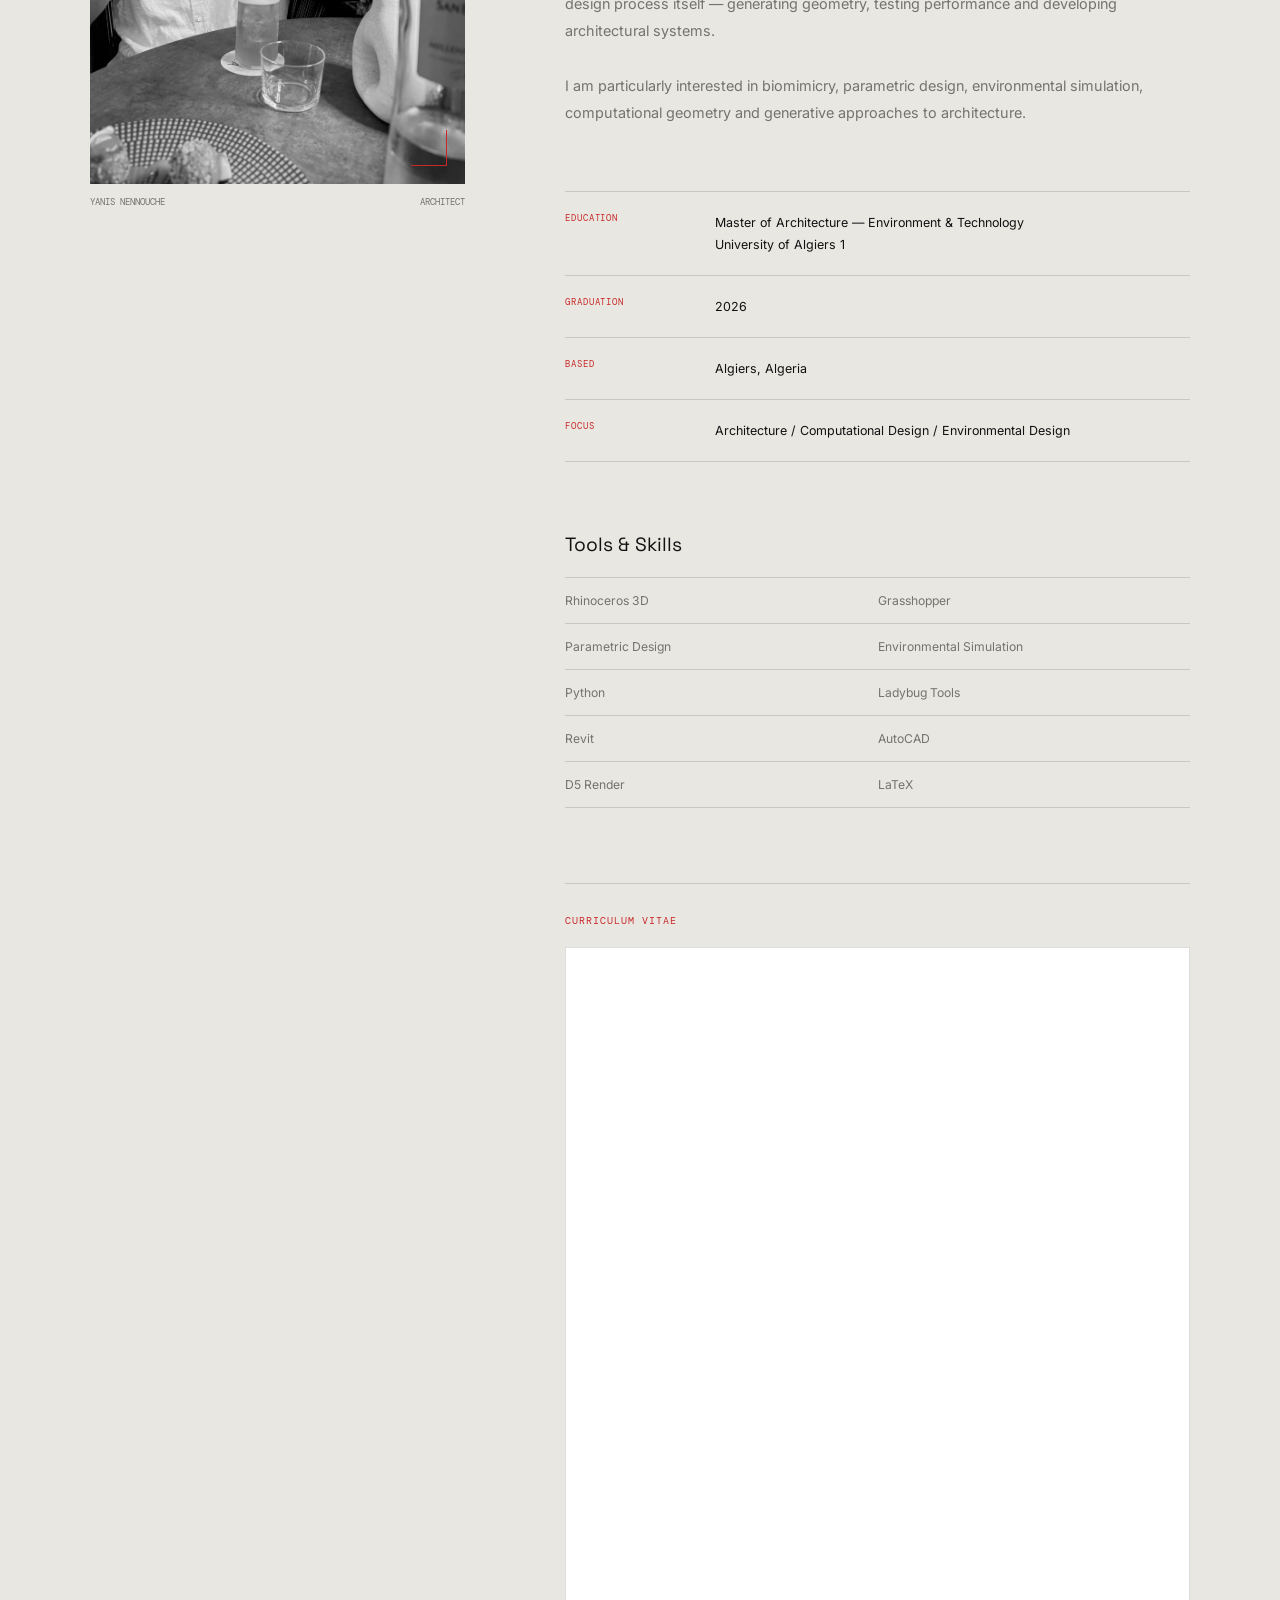
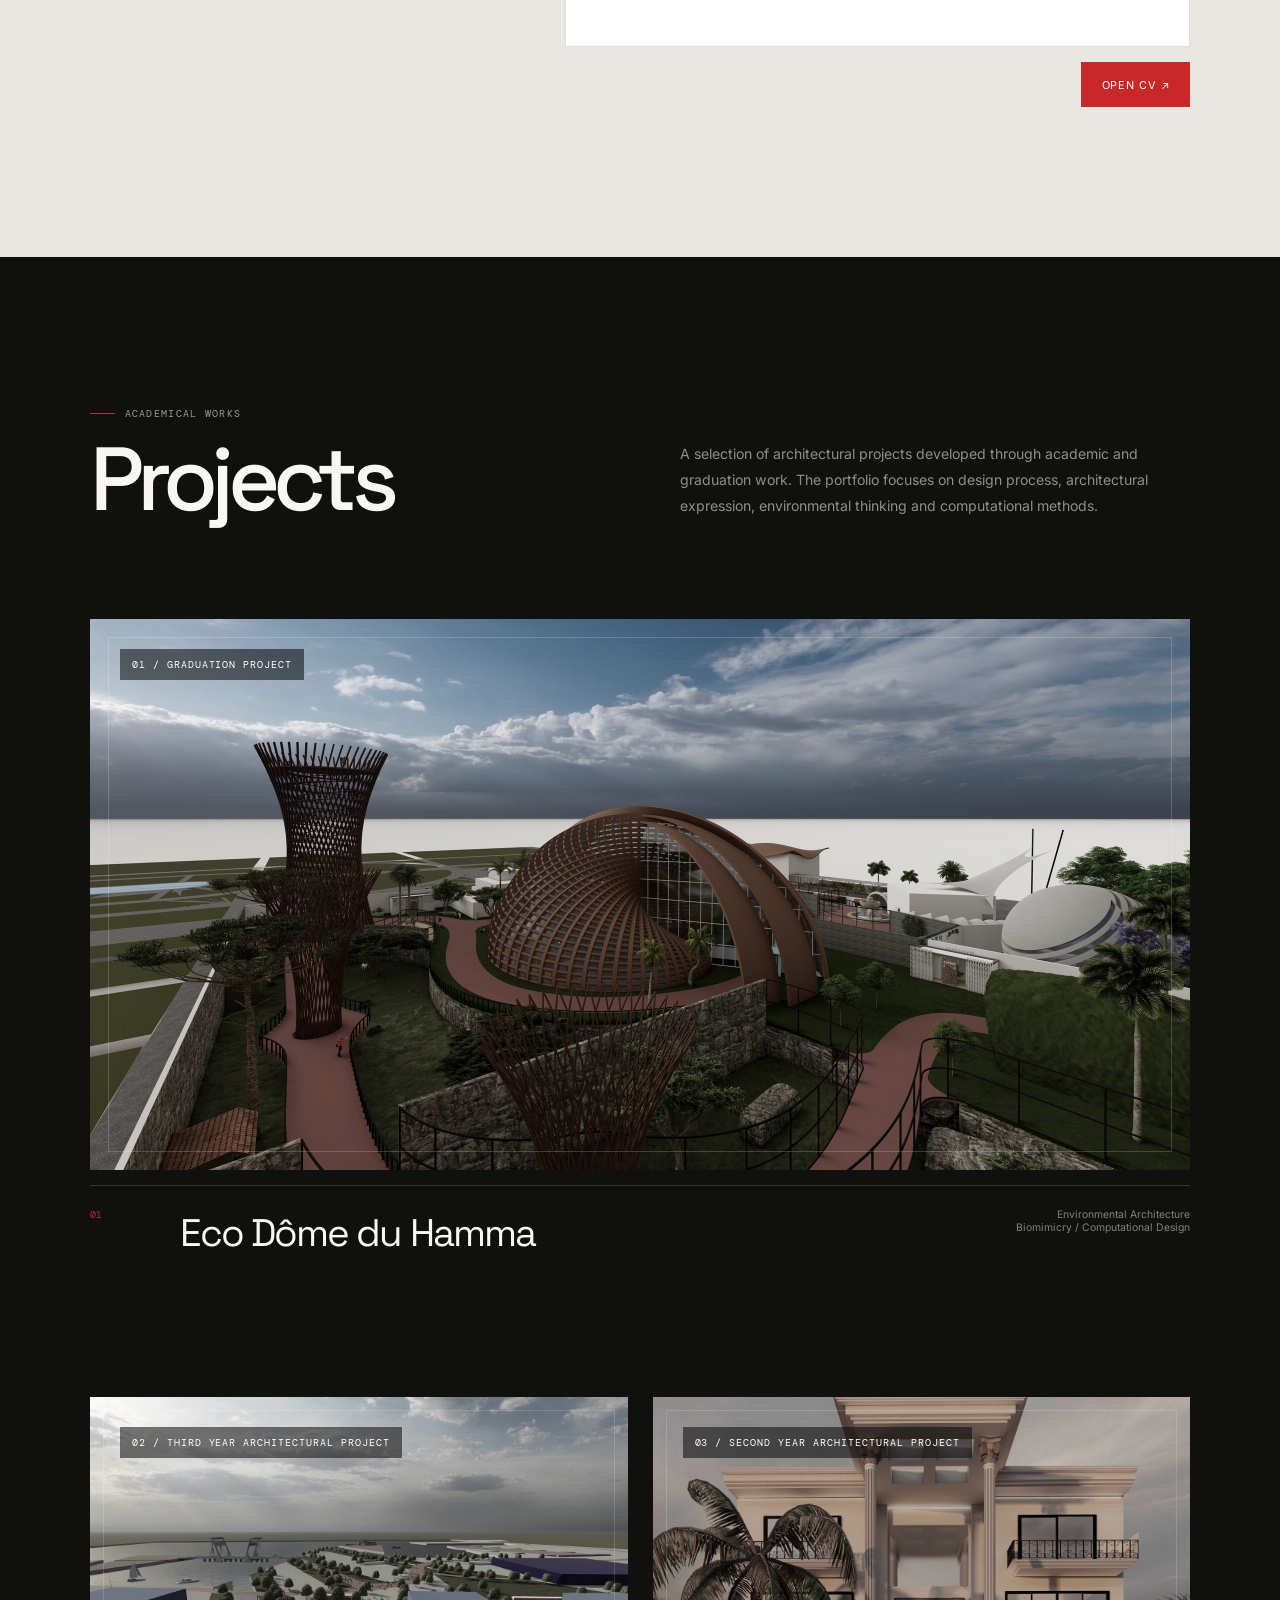
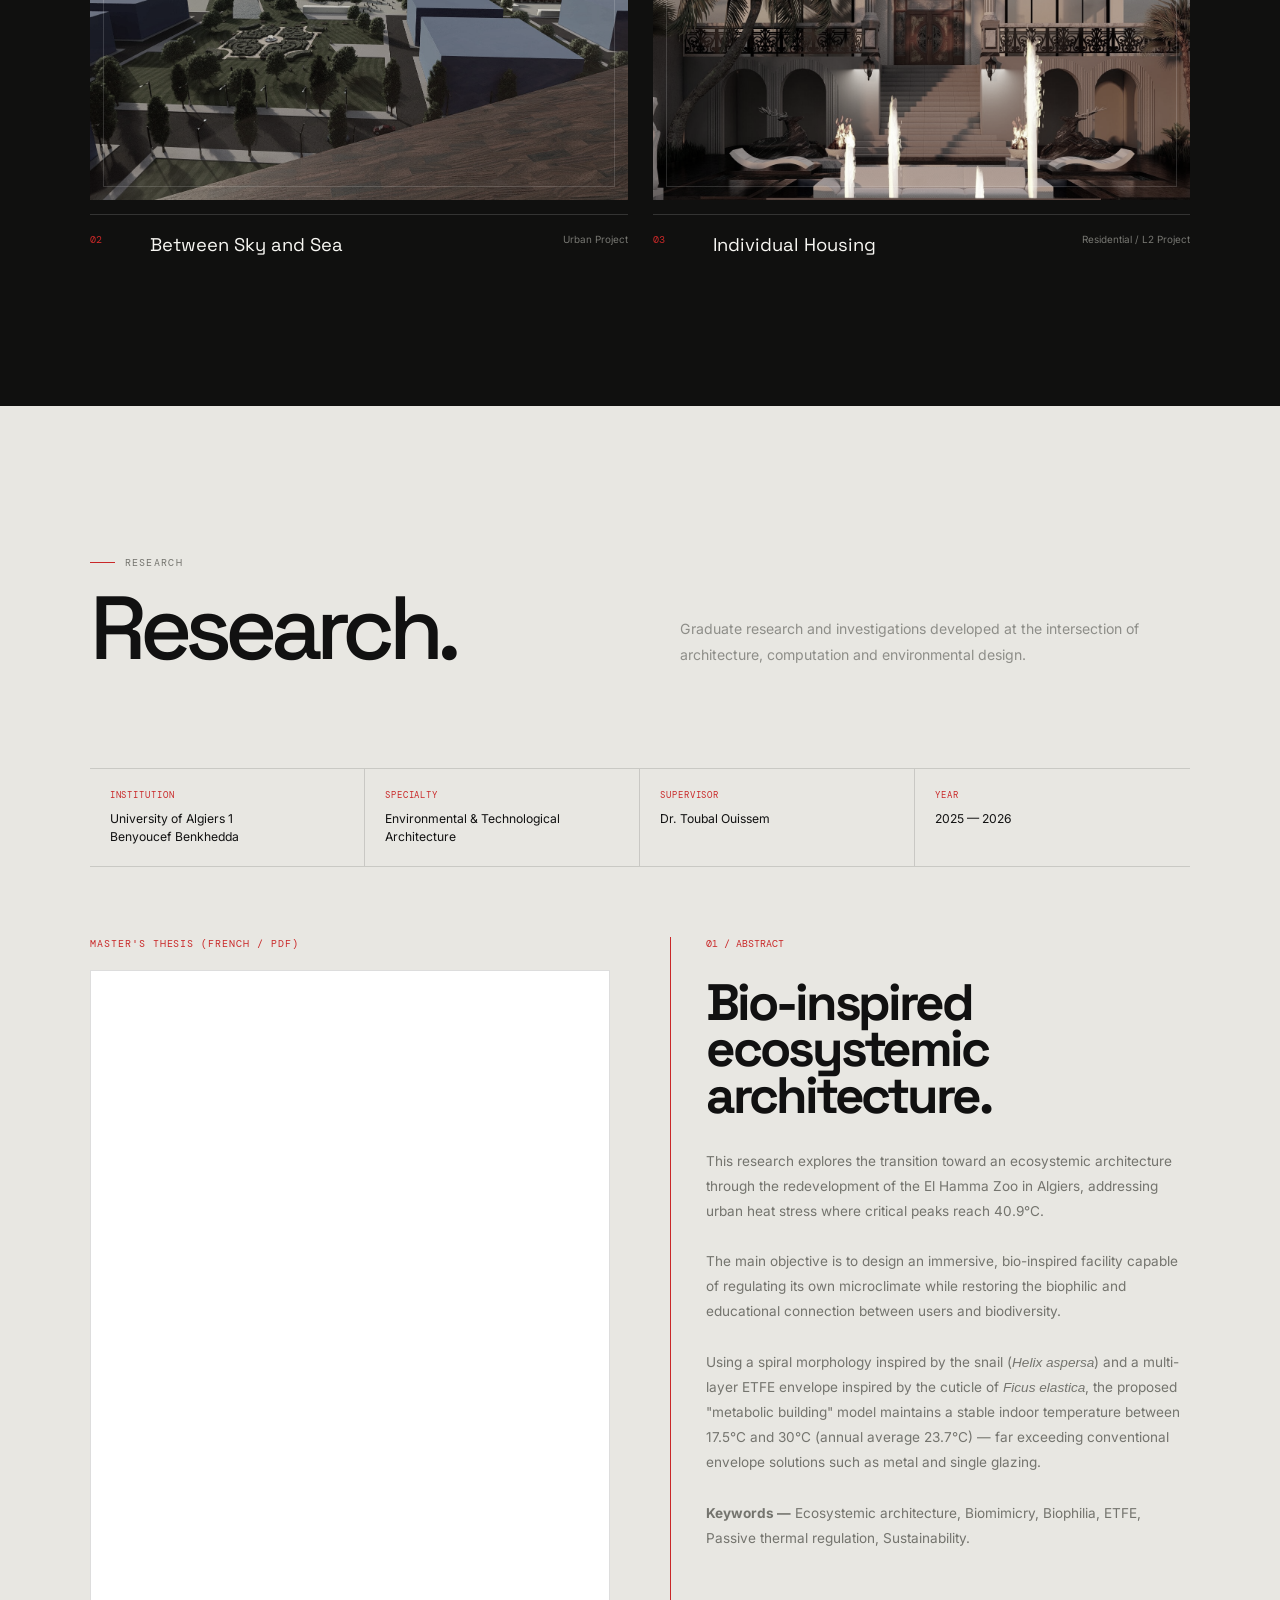
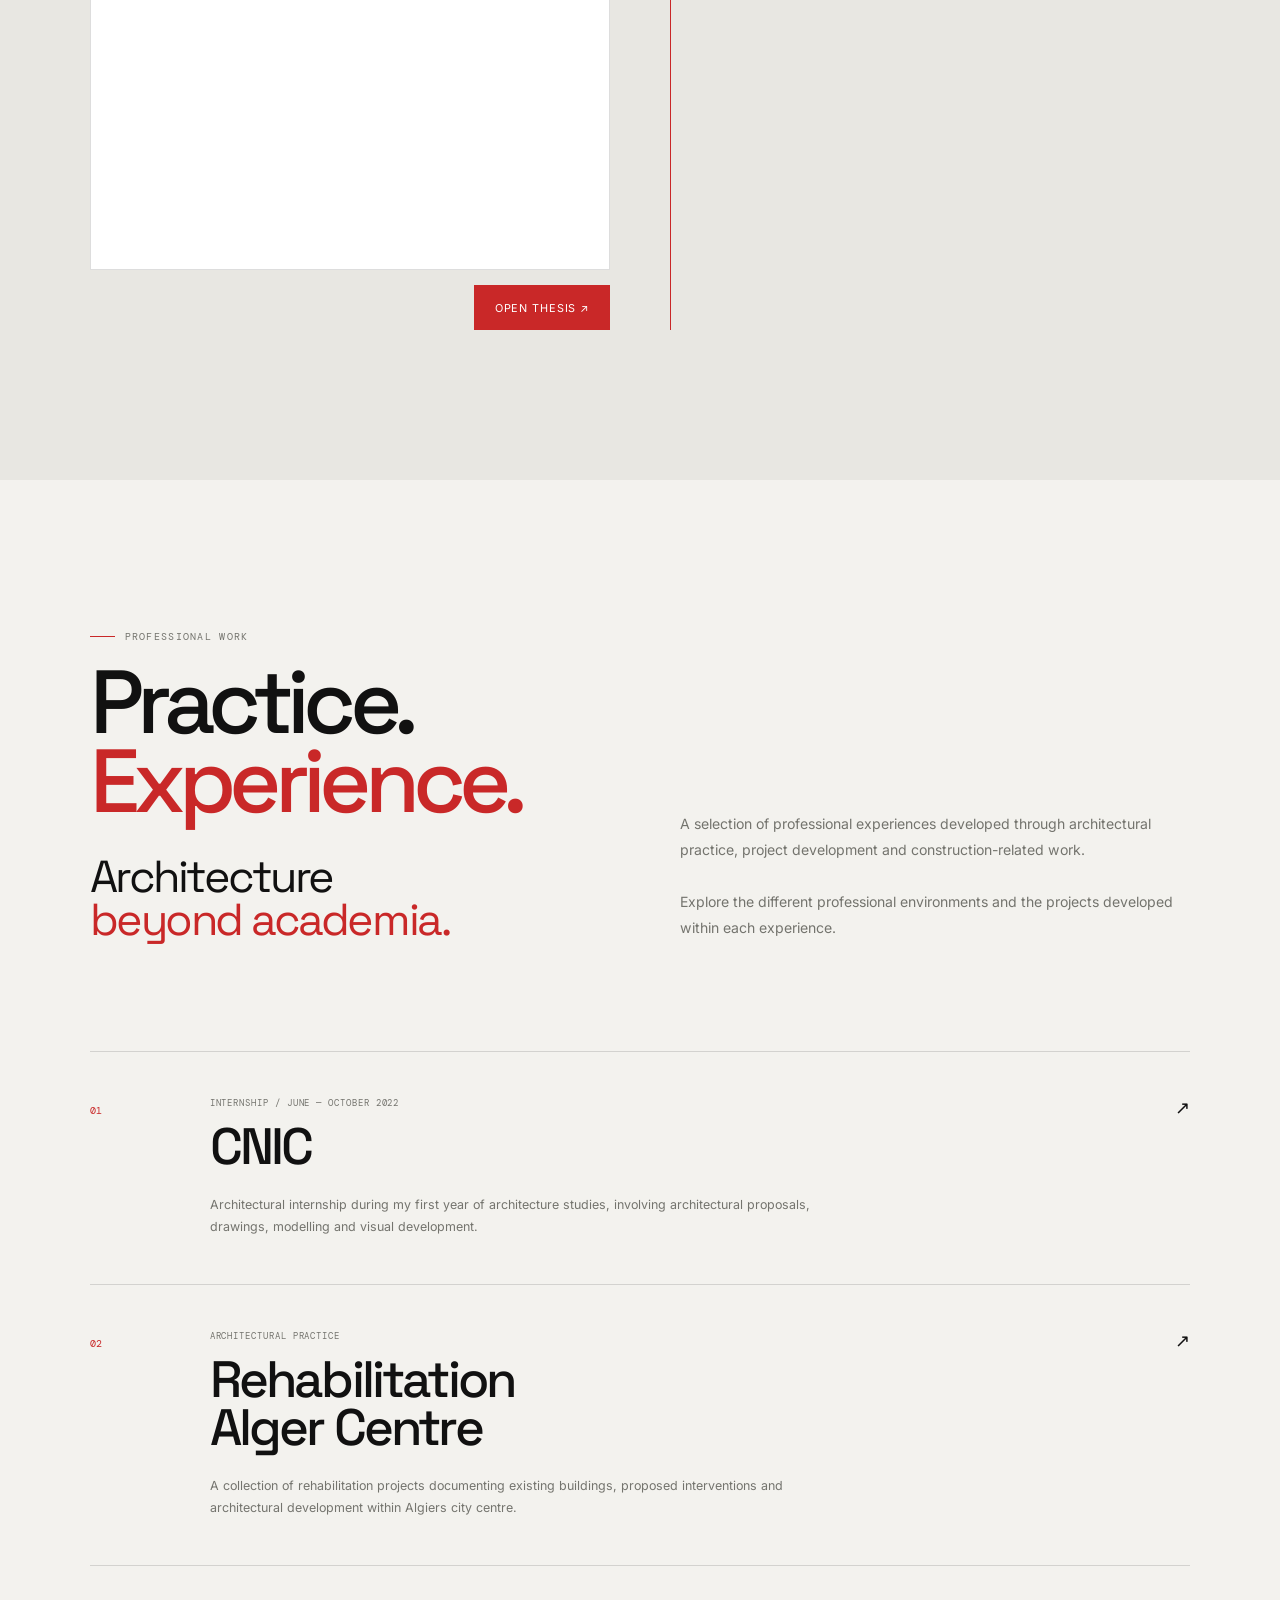
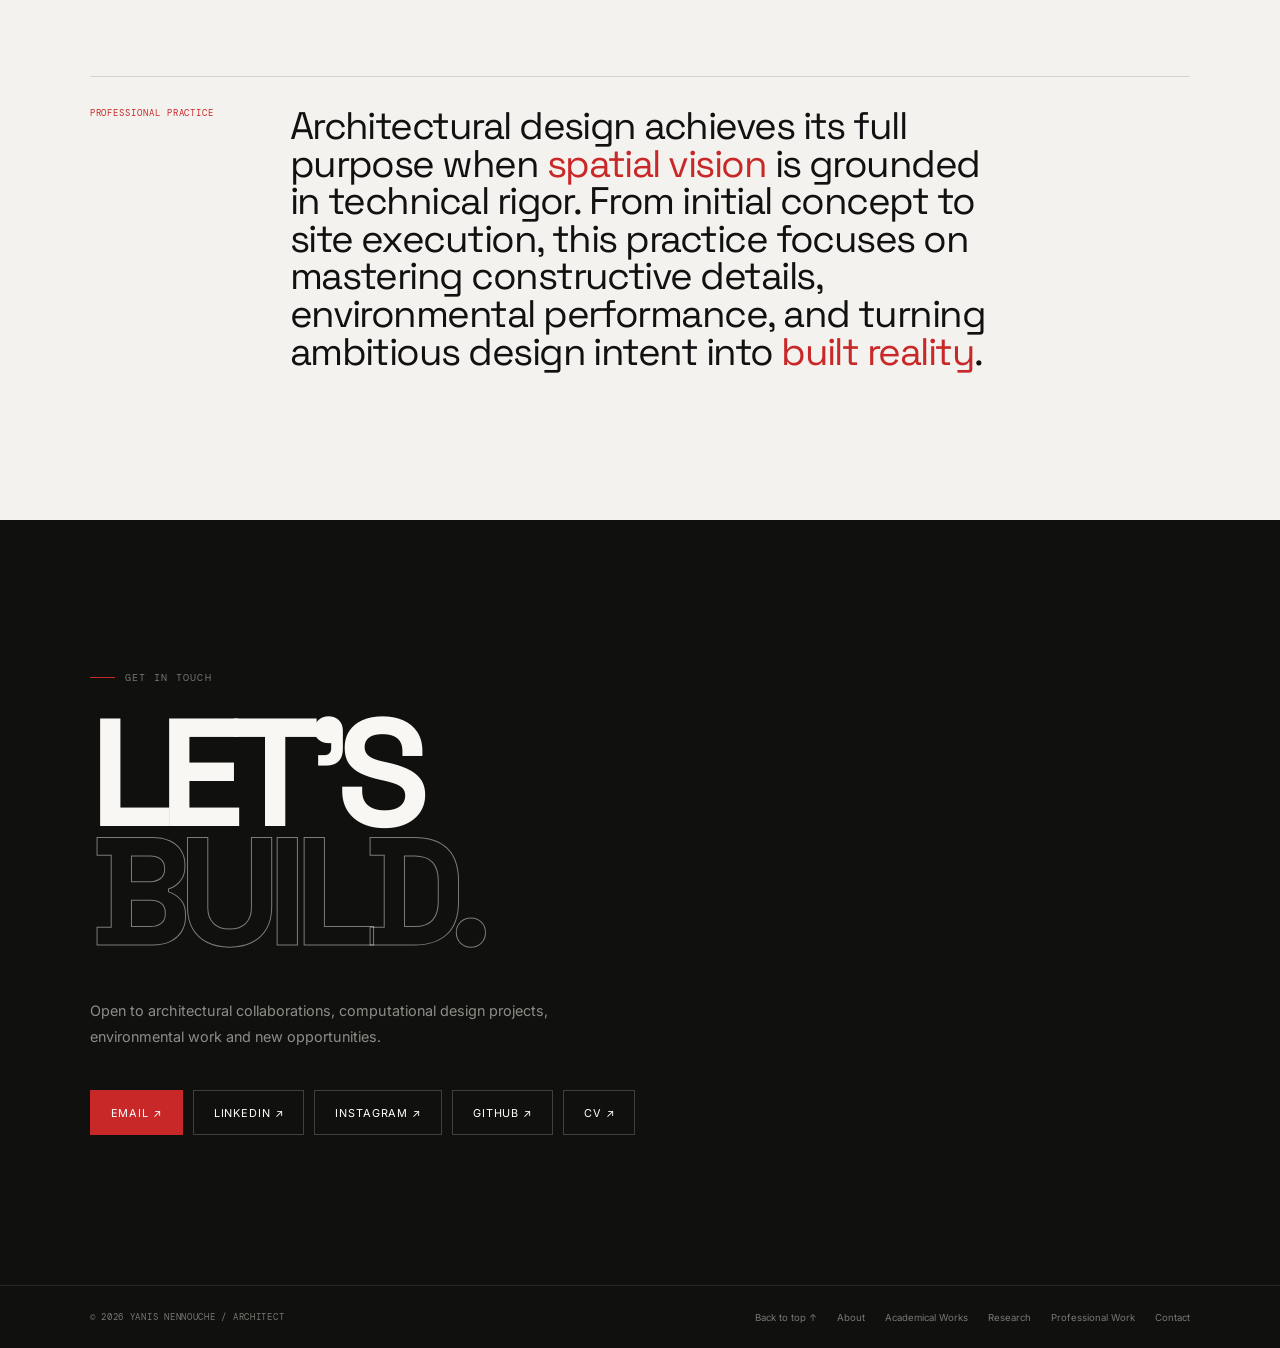
==== commit ffa1e054: "Update index.html" ====
--- a/index.html
+++ b/index.html
@@ -4934,46 +4934,45 @@
 
         <!-- SPLIT — PDF (LEFT) / ABSTRACT (RIGHT) -->
 
-        <div class="research-split reveal">
-
-
-            <!-- PDF — SCROLLABLE, HALF WIDTH -->
-
-            <div class="research-pdf">
-
-                <div class="cv-header">
-
-                    <div class="cv-label">
-                        Master's Thesis (French / PDF)
-                    </div>
-
-                </div>
-
-
-                <div class="cv-preview research-pdf-preview">
-
-                    <iframe
-                        src="M%C3%A9moire%20pfe.pdf"
-                        title="Yanis Nennouche — Master's Thesis"
-                    ></iframe>
-
-                </div>
-
-
-                <div class="cv-actions">
-
-                    
-                        href="M%C3%A9moire%20pfe.pdf"
-                        target="_blank"
-                        class="button red"
-                    >
-                        Open Thesis ↗
-                    </a>
-
-                </div>
-
-            </div>
-
+<div class="research-split reveal">
+
+
+    <!-- PDF — SCROLLABLE, HALF WIDTH -->
+
+    <div class="research-pdf">
+
+        <div class="cv-header">
+
+            <div class="cv-label">
+                Master's Thesis (French / PDF)
+            </div>
+
+        </div>
+
+
+        <div class="cv-preview research-pdf-preview">
+
+            <iframe
+                src="M%C3%A9moire%20pfe.pdf#toolbar=0&navpanes=0&scrollbar=0"
+                title="Yanis Nennouche — Master's Thesis"
+            ></iframe>
+
+        </div>
+
+
+        <div class="cv-actions">
+
+            <a
+                href="M%C3%A9moire%20pfe.pdf"
+                target="_blank"
+                class="button red"
+            >
+                Open Thesis ↗
+            </a>
+
+        </div>
+
+    </div>
 
             <!-- ABSTRACT — HALF WIDTH -->
 
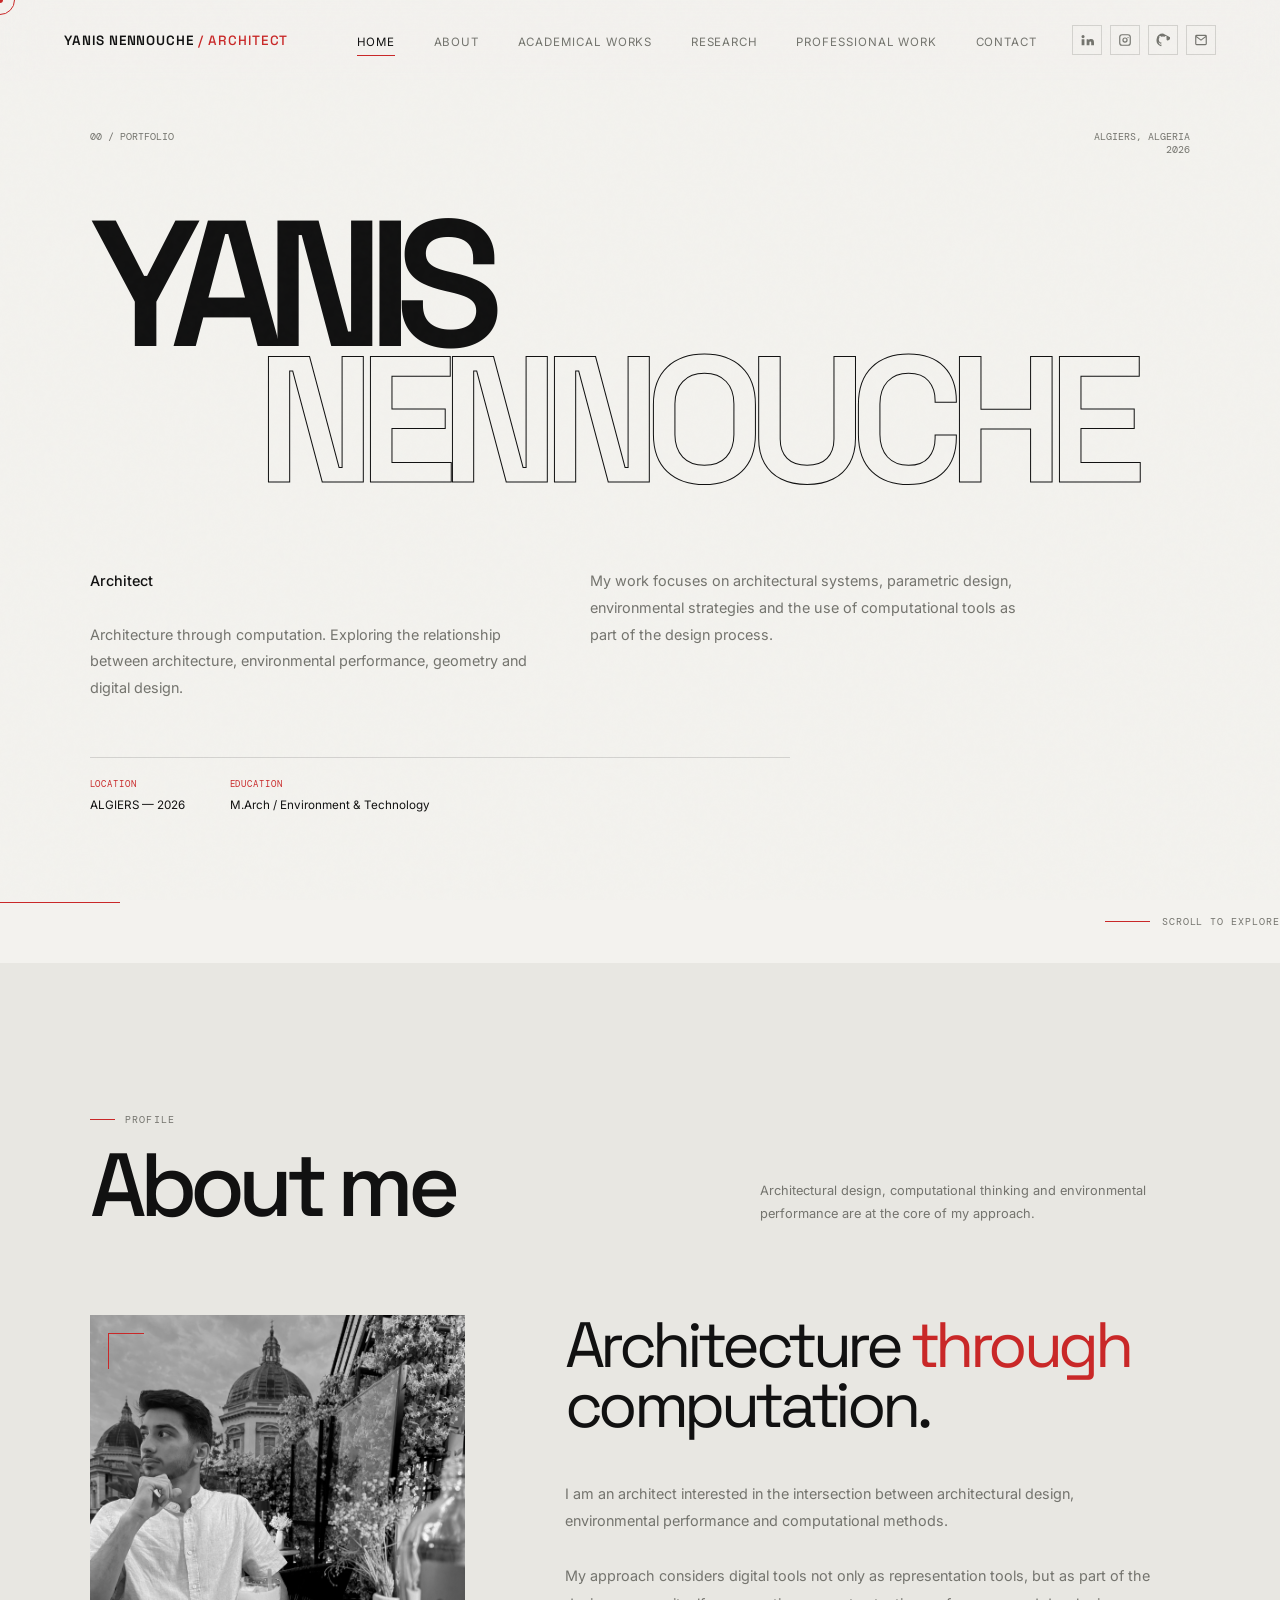
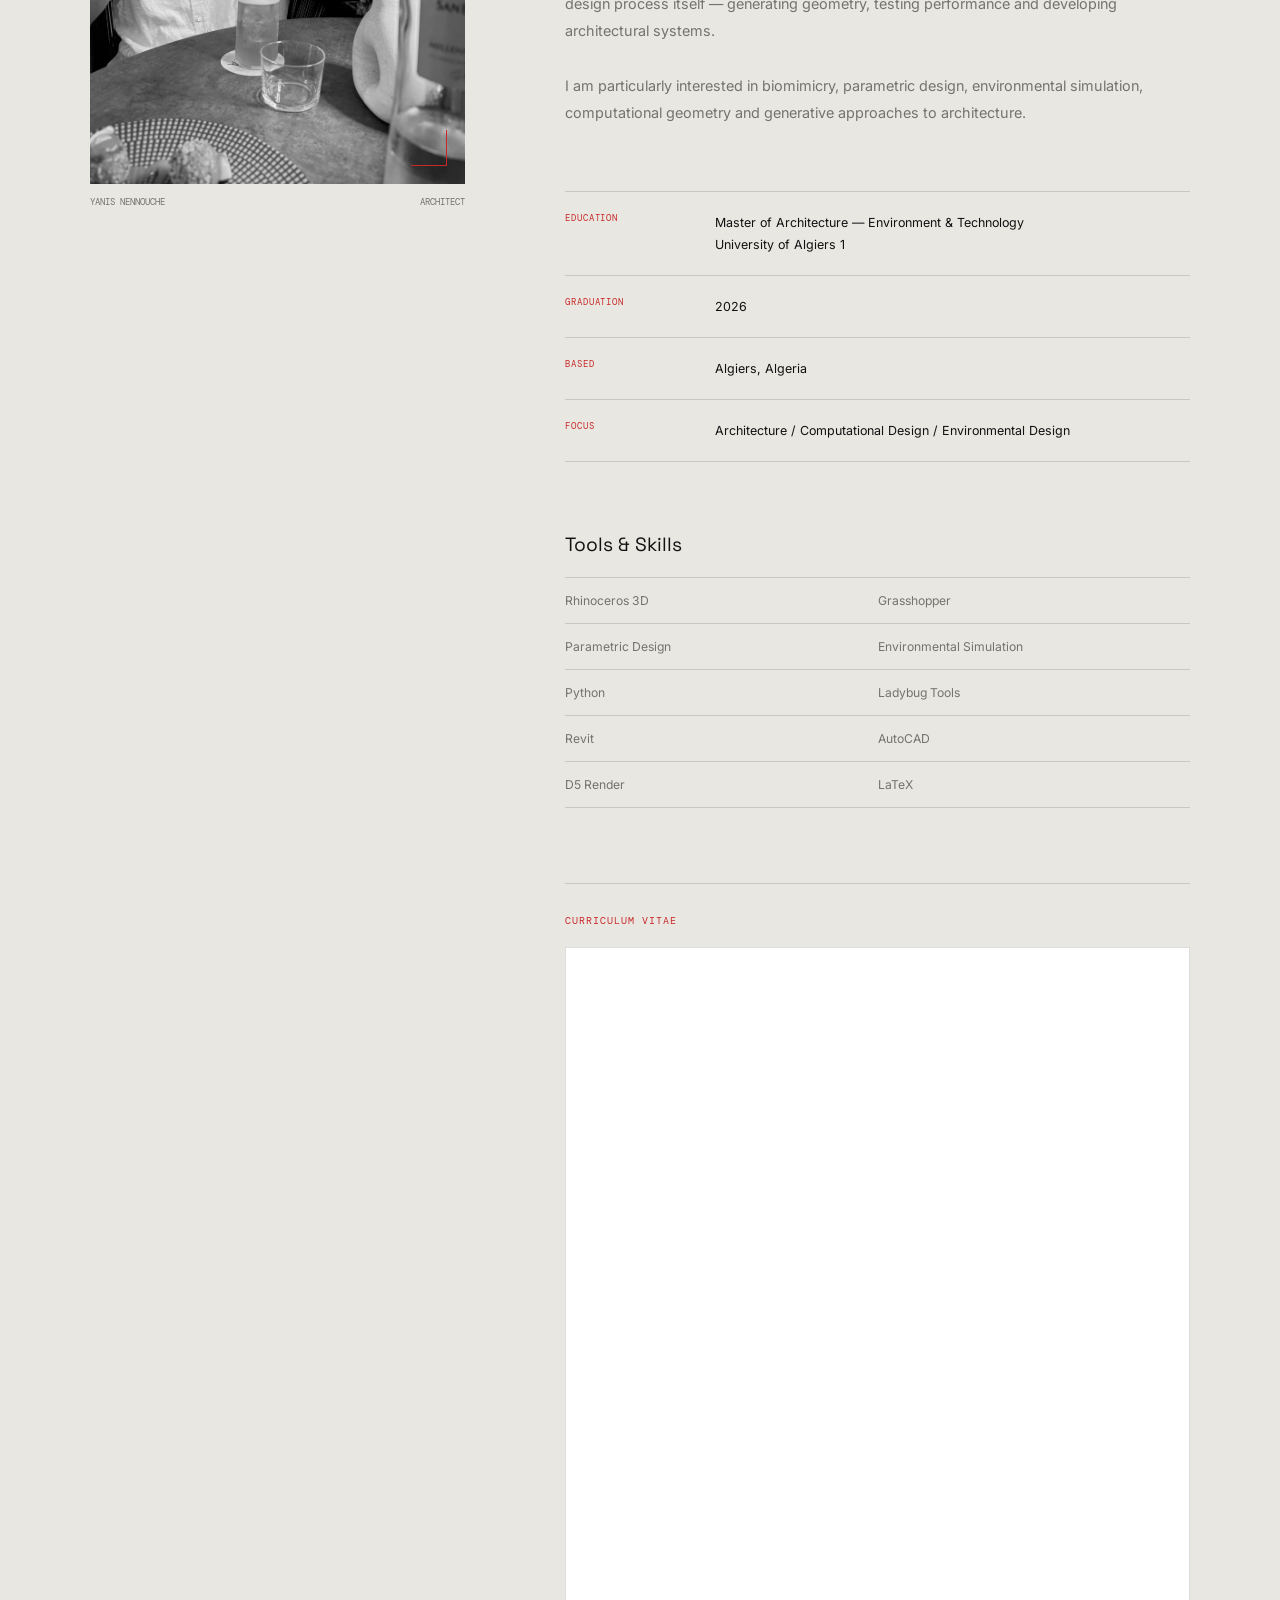
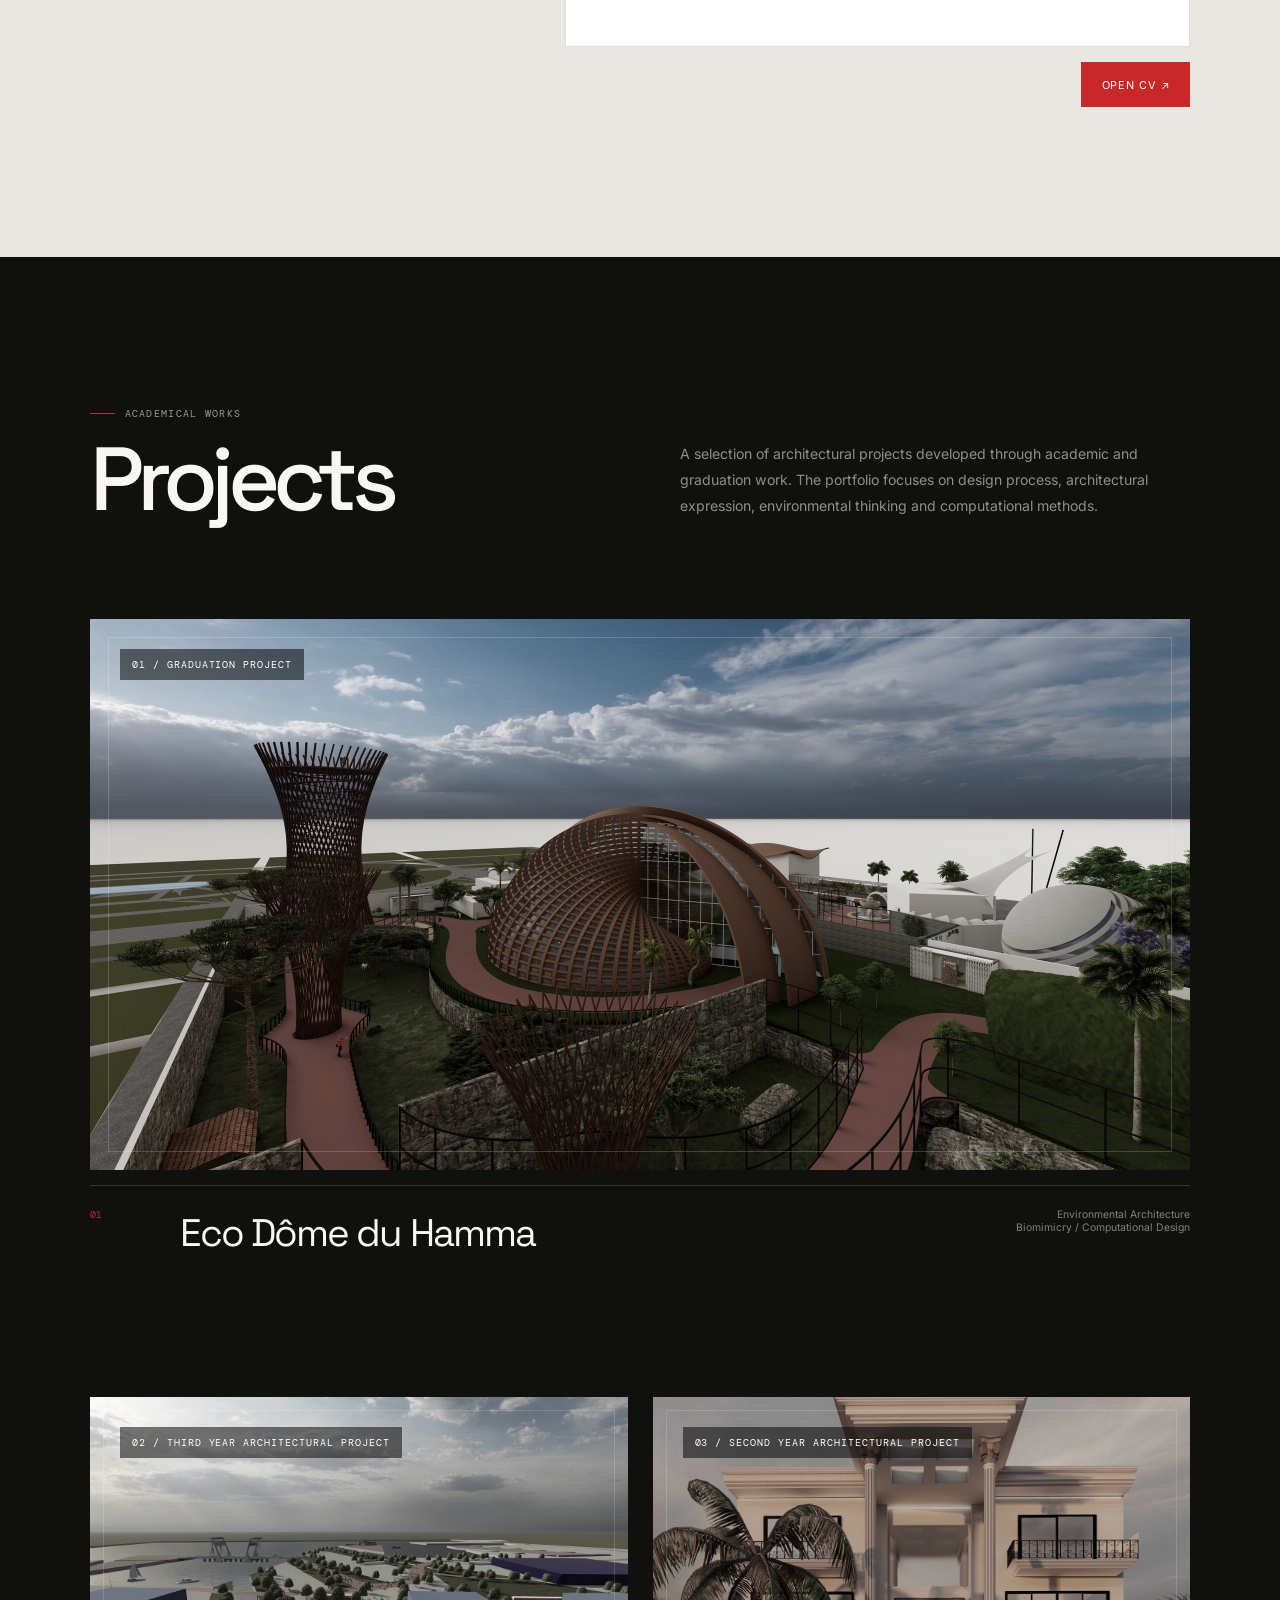
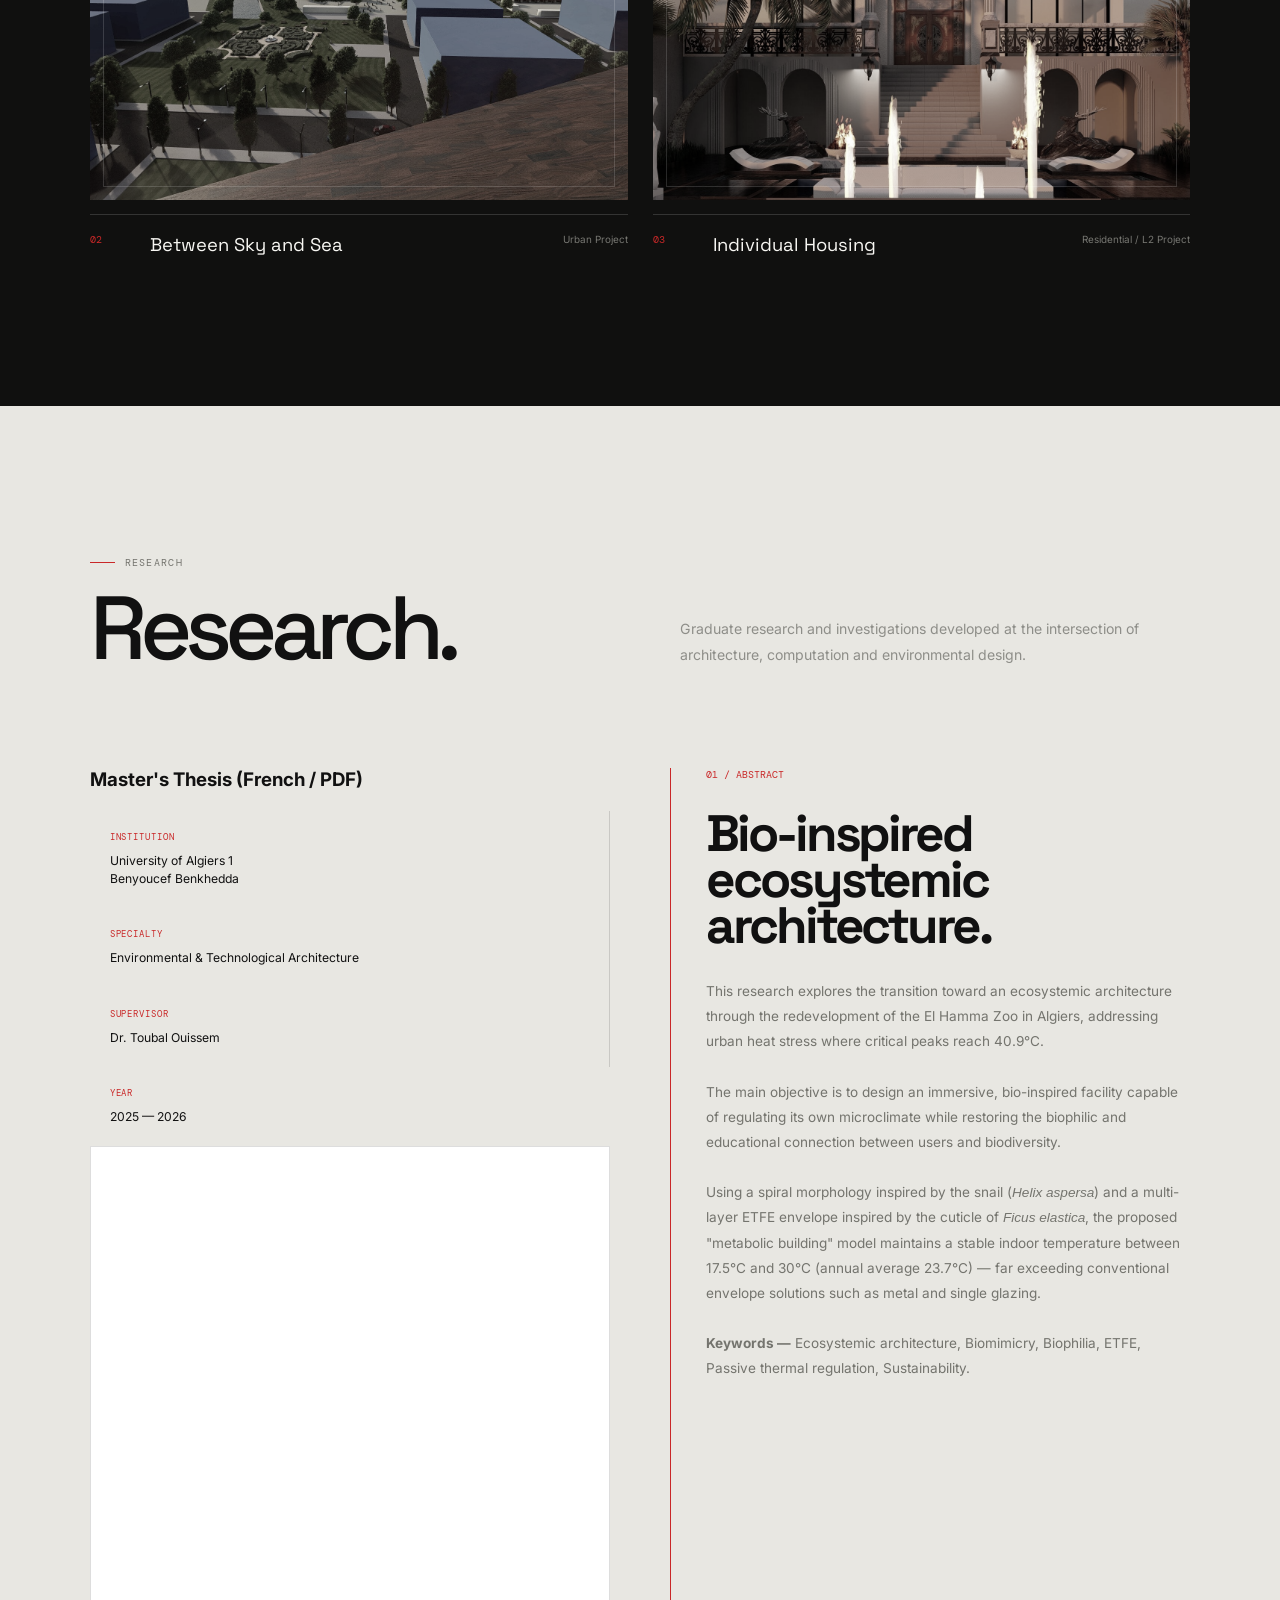
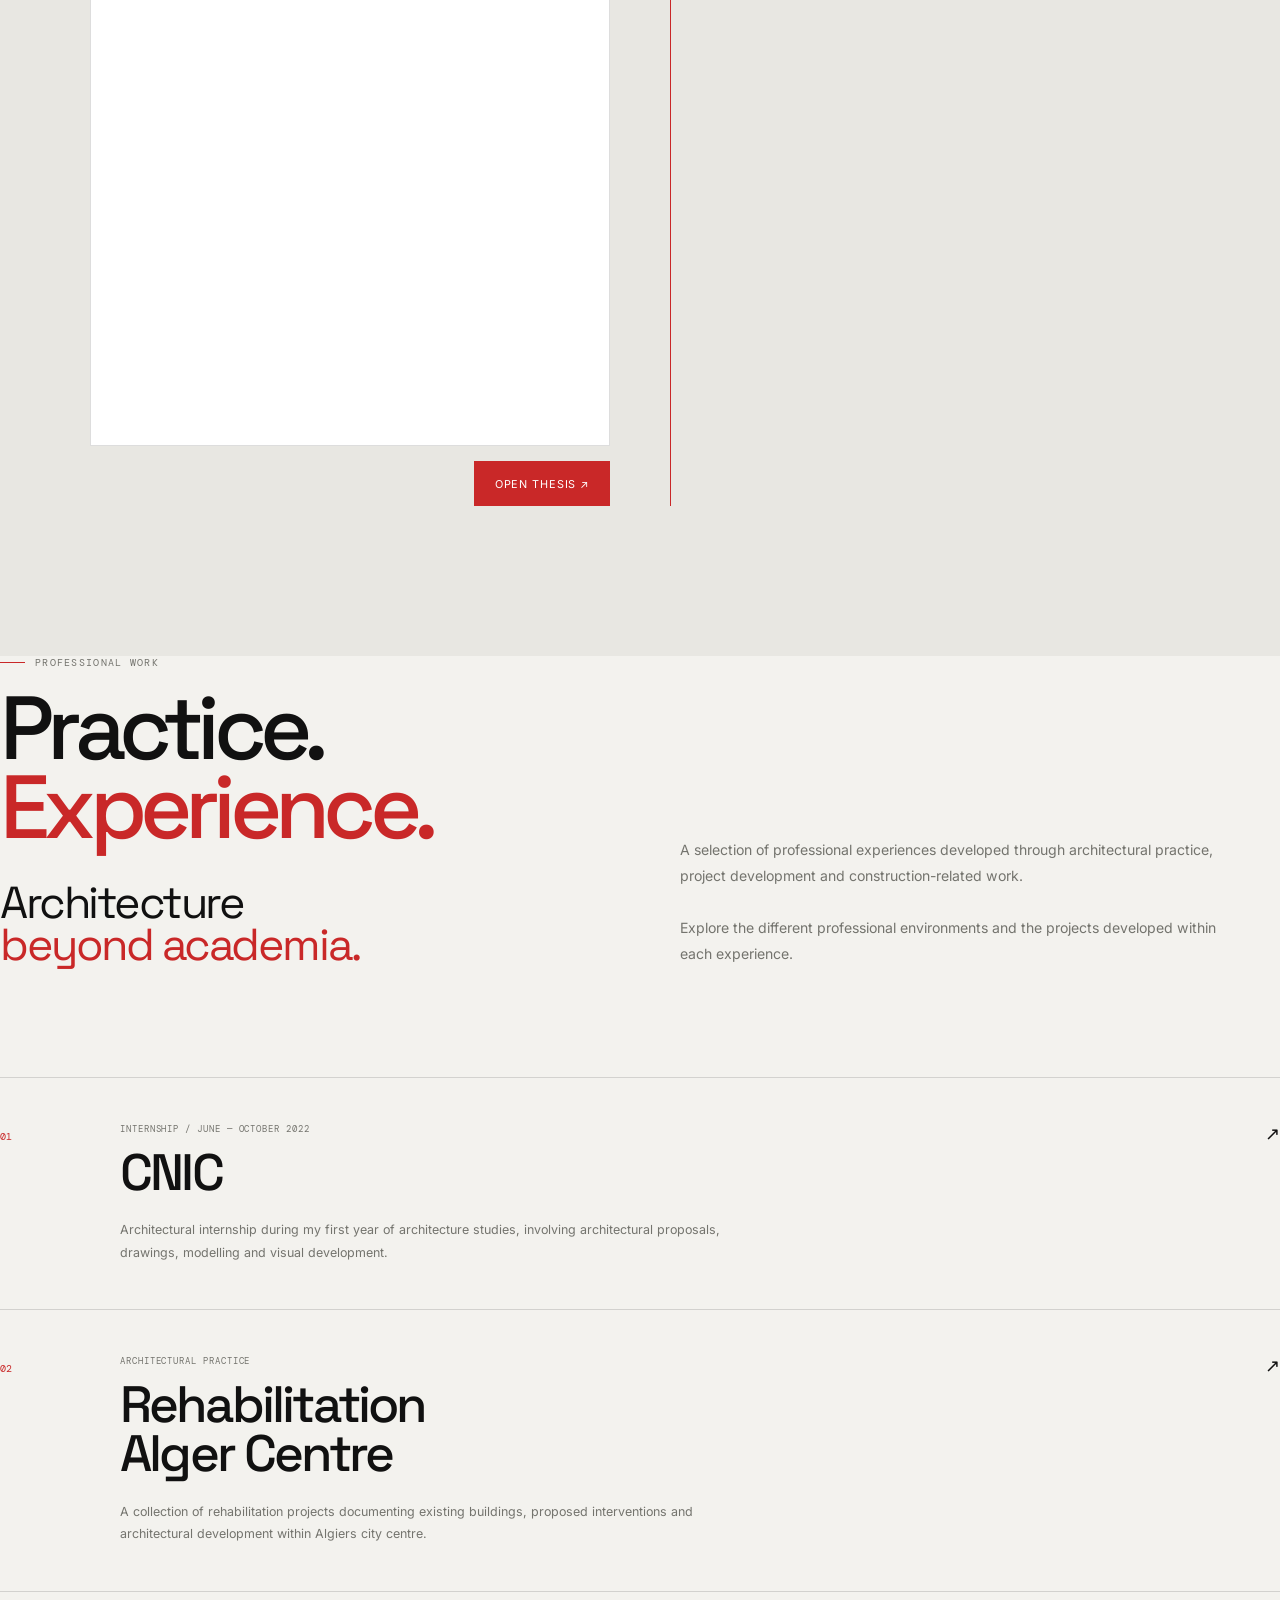
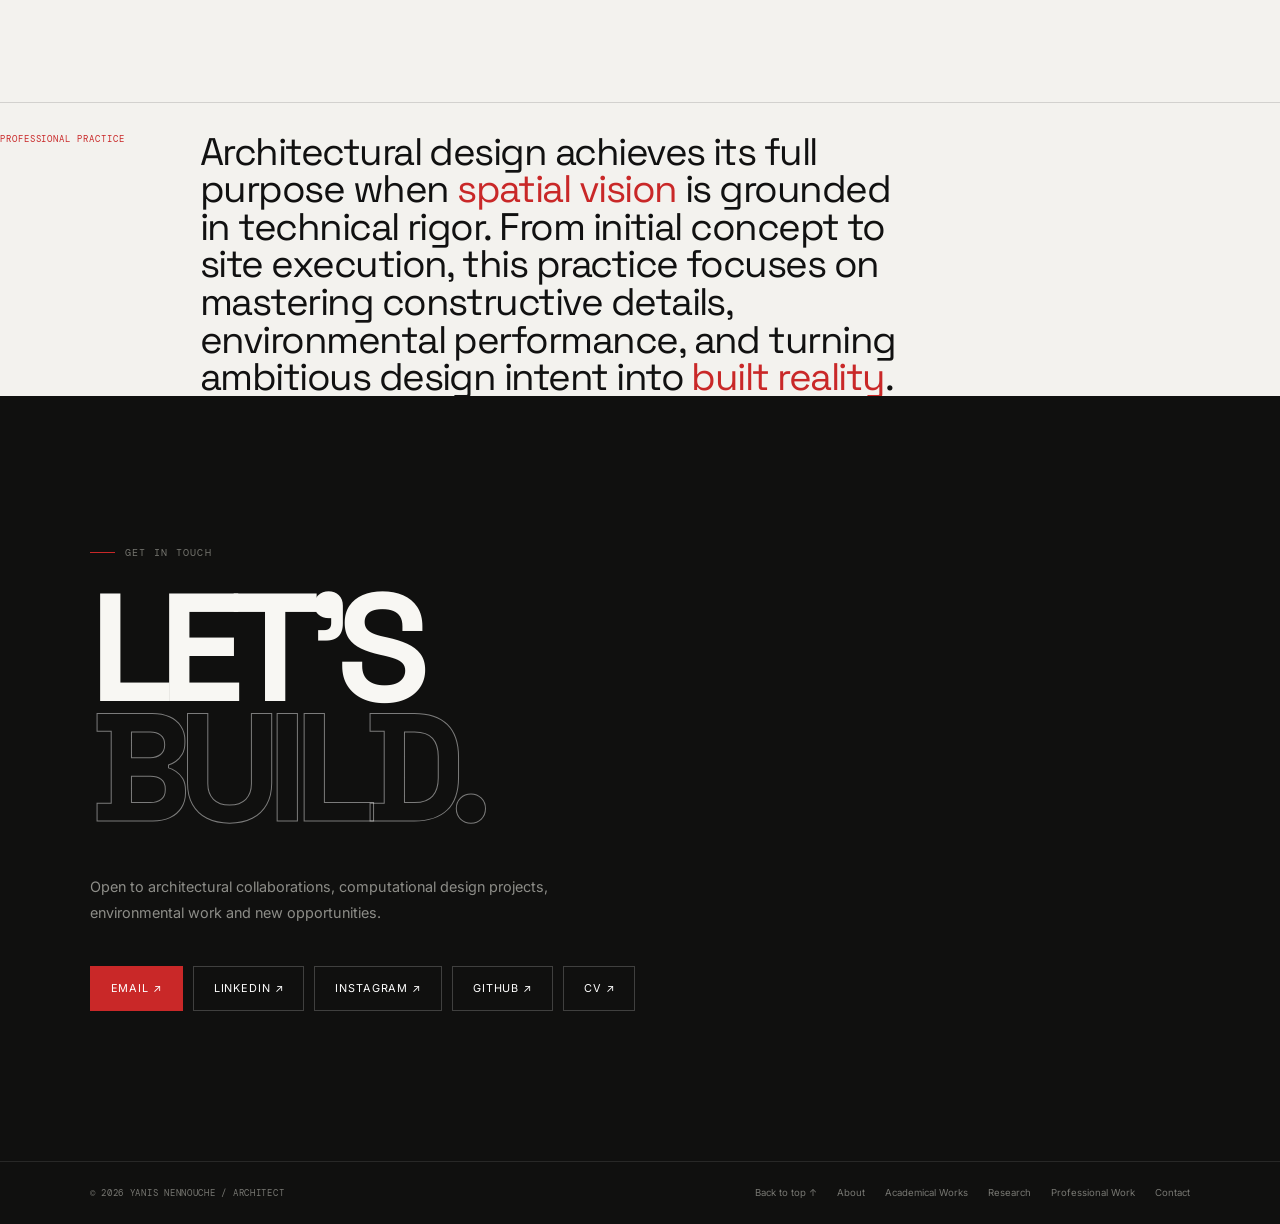
==== commit 3231d4c1: "Update index.html" ====
--- a/index.html
+++ b/index.html
@@ -4867,112 +4867,114 @@
         </div>
 
 
-        <!-- THESIS META -->
-
-        <div
-            class="project-meta reveal"
-            style="margin-top:0; margin-bottom:70px;"
-        >
-
-            <div class="meta-item">
-
-                <div class="meta-label">
-                    Institution
-                </div>
-
-                <div class="meta-value">
-
-                    University of Algiers 1
-                    <br>
-                    Benyoucef Benkhedda
-
-                </div>
-
-            </div>
-
-
-            <div class="meta-item">
-
-                <div class="meta-label">
-                    Specialty
-                </div>
-
-                <div class="meta-value">
-                    Environmental & Technological Architecture
-                </div>
-
-            </div>
-
-
-            <div class="meta-item">
-
-                <div class="meta-label">
-                    Supervisor
-                </div>
-
-                <div class="meta-value">
-                    Dr. Toubal Ouissem
-                </div>
-
-            </div>
-
-
-            <div class="meta-item">
-
-                <div class="meta-label">
-                    Year
-                </div>
-
-                <div class="meta-value">
-                    2025 — 2026
-                </div>
-
-            </div>
-
-        </div>
-
-
         <!-- SPLIT — PDF (LEFT) / ABSTRACT (RIGHT) -->
 
-<div class="research-split reveal">
-
-
-    <!-- PDF — SCROLLABLE, HALF WIDTH -->
-
-    <div class="research-pdf">
-
-        <div class="cv-header">
-
-            <div class="cv-label">
-                Master's Thesis (French / PDF)
-            </div>
-
-        </div>
-
-
-        <div class="cv-preview research-pdf-preview">
-
-            <iframe
-                src="M%C3%A9moire%20pfe.pdf#toolbar=0&navpanes=0&scrollbar=0"
-                title="Yanis Nennouche — Master's Thesis"
-            ></iframe>
-
-        </div>
-
-
-        <div class="cv-actions">
-
-            <a
-                href="M%C3%A9moire%20pfe.pdf"
-                target="_blank"
-                class="button red"
-            >
-                Open Thesis ↗
-            </a>
-
-        </div>
-
-    </div>
+        <div class="research-split reveal">
+
+
+            <!-- PDF — SCROLLABLE, HALF WIDTH -->
+
+            <div class="research-pdf">
+
+                <div class="cv-header">
+
+                    <h3 class="thesis-title">
+
+                        Master's Thesis
+
+                        <span>
+                            (French / PDF)
+                        </span>
+
+                    </h3>
+
+                </div>
+
+
+                <div class="thesis-meta">
+
+                    <div class="meta-item">
+
+                        <div class="meta-label">
+                            Institution
+                        </div>
+
+                        <div class="meta-value">
+
+                            University of Algiers 1
+                            <br>
+                            Benyoucef Benkhedda
+
+                        </div>
+
+                    </div>
+
+
+                    <div class="meta-item">
+
+                        <div class="meta-label">
+                            Specialty
+                        </div>
+
+                        <div class="meta-value">
+                            Environmental & Technological Architecture
+                        </div>
+
+                    </div>
+
+
+                    <div class="meta-item">
+
+                        <div class="meta-label">
+                            Supervisor
+                        </div>
+
+                        <div class="meta-value">
+                            Dr. Toubal Ouissem
+                        </div>
+
+                    </div>
+
+
+                    <div class="meta-item">
+
+                        <div class="meta-label">
+                            Year
+                        </div>
+
+                        <div class="meta-value">
+                            2025 — 2026
+                        </div>
+
+                    </div>
+
+                </div>
+
+
+                <div class="cv-preview research-pdf-preview">
+
+                    <iframe
+                        src="M%C3%A9moire%20pfe.pdf#toolbar=0&navpanes=0&scrollbar=0"
+                        title="Yanis Nennouche — Master's Thesis"
+                    ></iframe>
+
+                </div>
+
+
+                <div class="cv-actions">
+
+                    <a
+                        href="M%C3%A9moire%20pfe.pdf"
+                        target="_blank"
+                        class="button red"
+                    >
+                        Open Thesis ↗
+                    </a>
+
+                </div>
+
+            </div>
+
 
             <!-- ABSTRACT — HALF WIDTH -->
 
@@ -5034,17 +5036,6 @@
     </div>
 
 </section>
-
-
-<!-- =========================================================
-     PROFESSIONAL WORK
-========================================================= -->
-
-<section id="professional-work">
-
-    <div class="container">
-
-
         <!-- =================================================
              PROFESSIONAL WORK — MAIN INDEX
         ================================================== -->
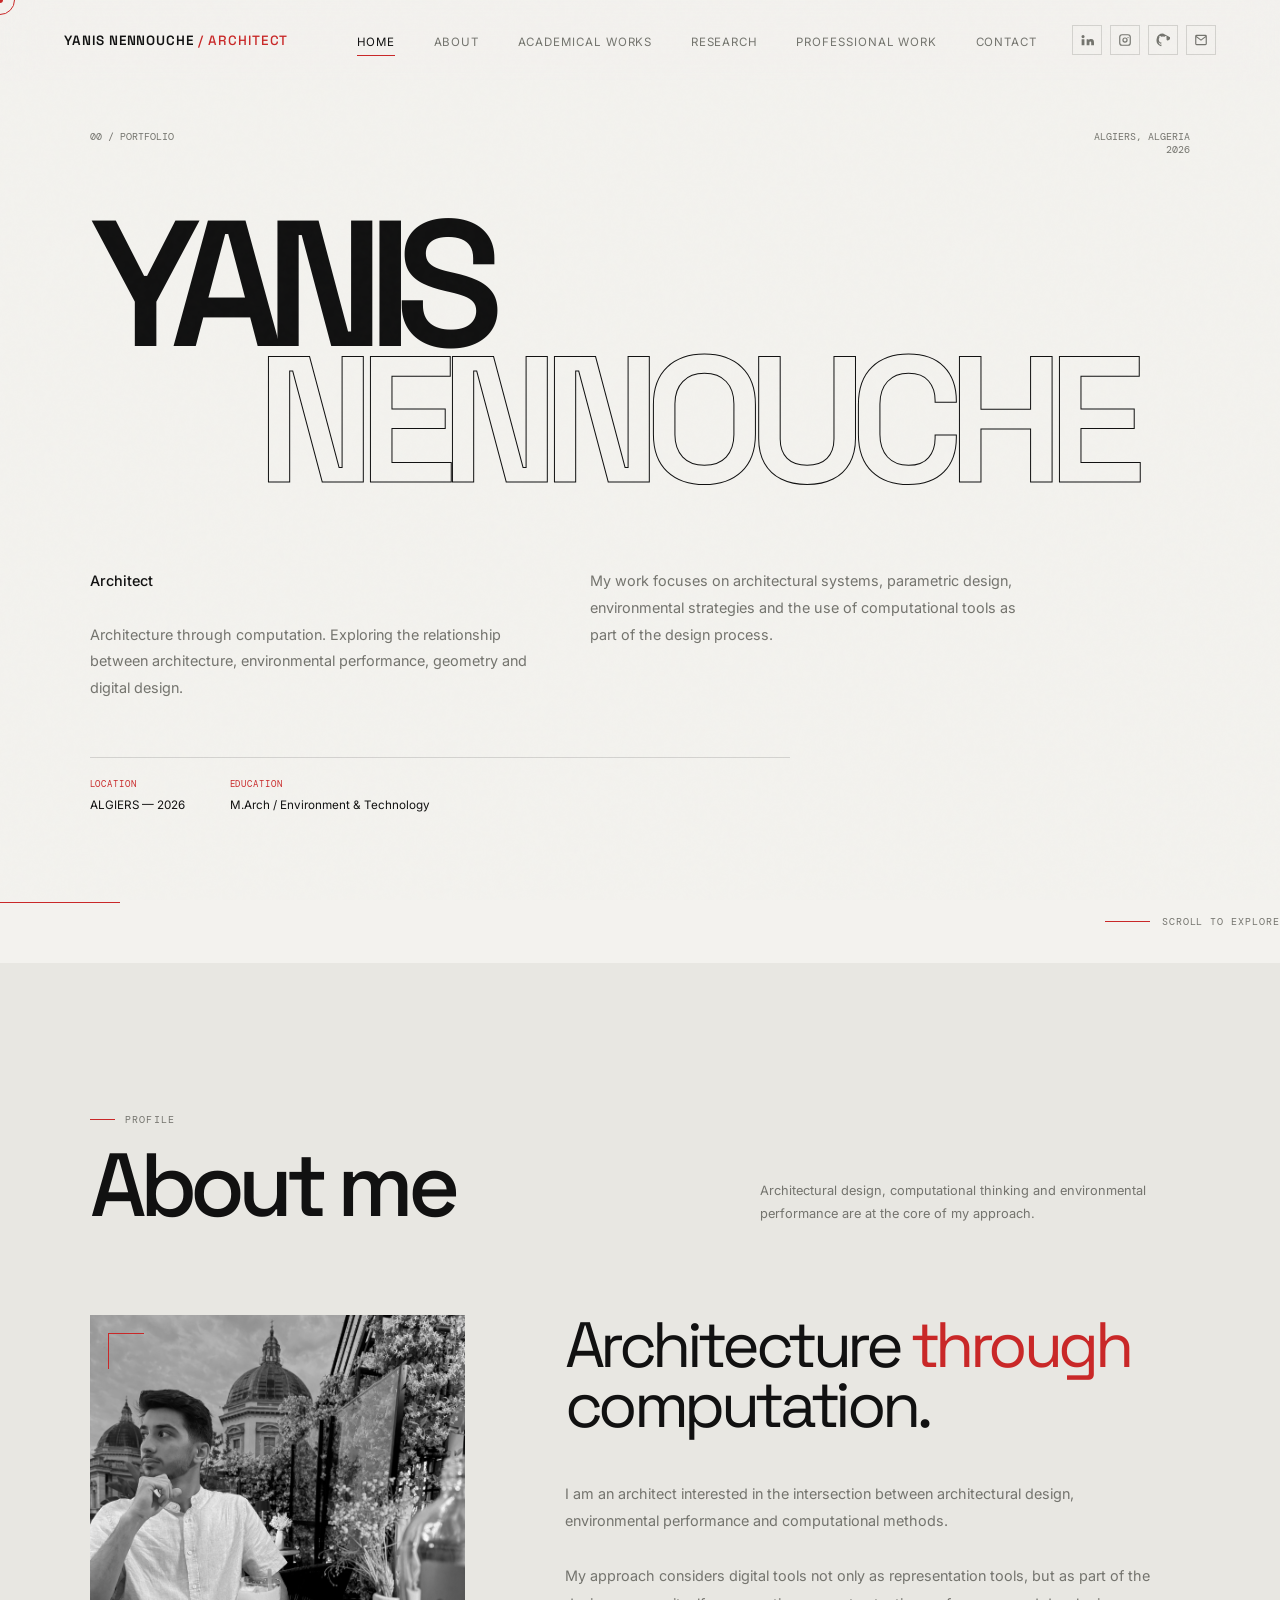
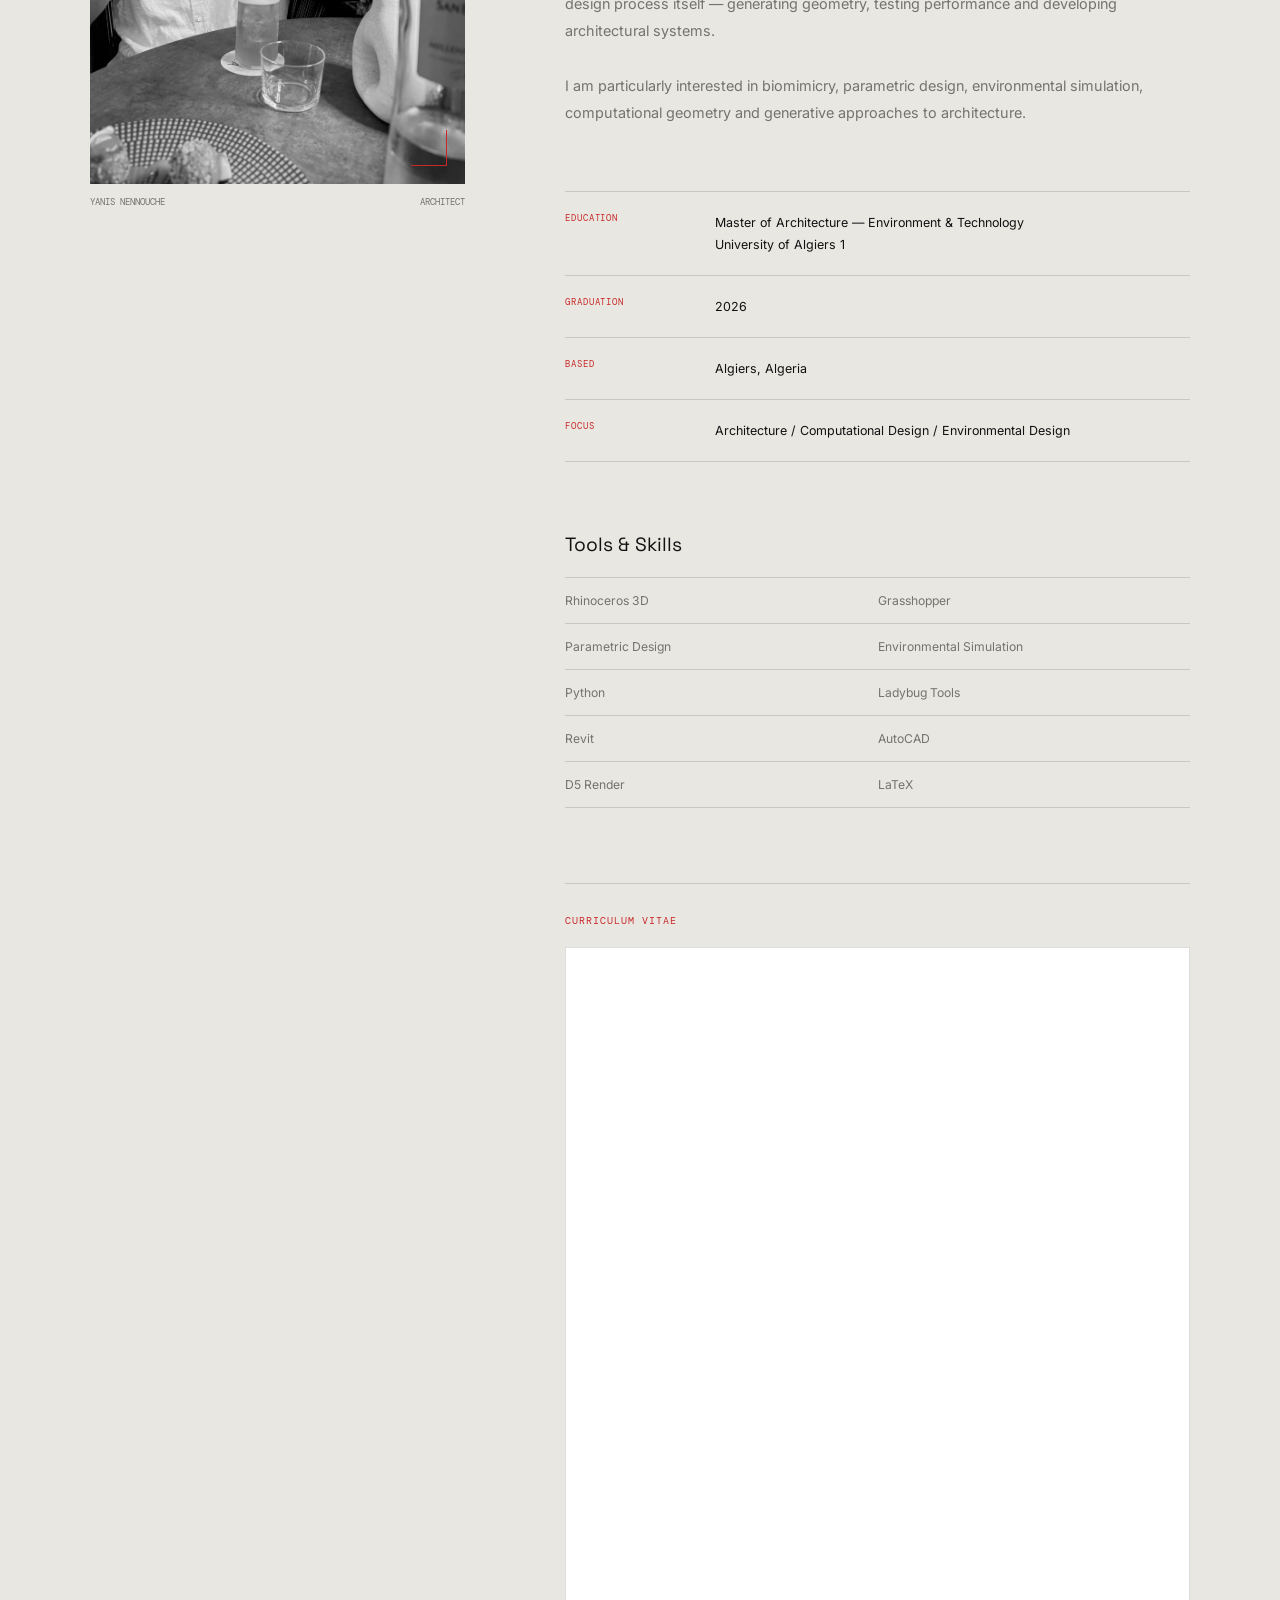
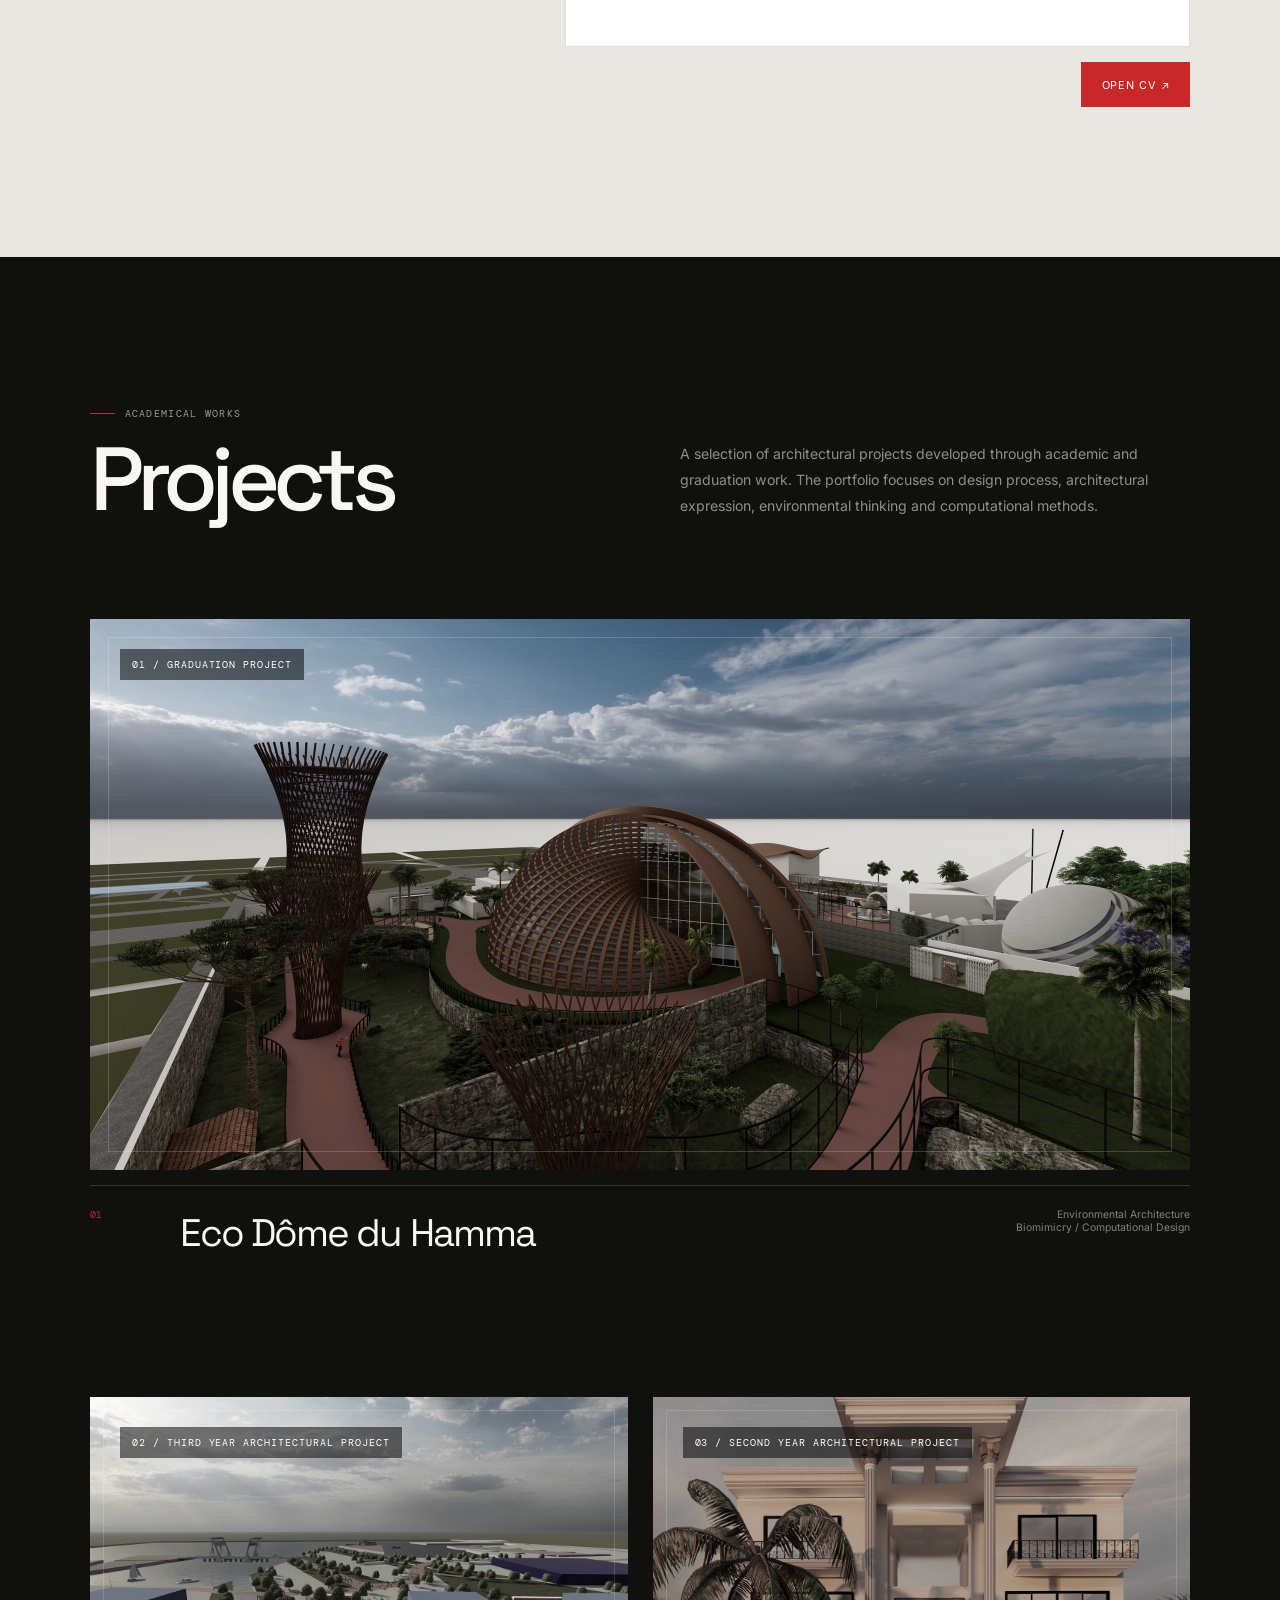
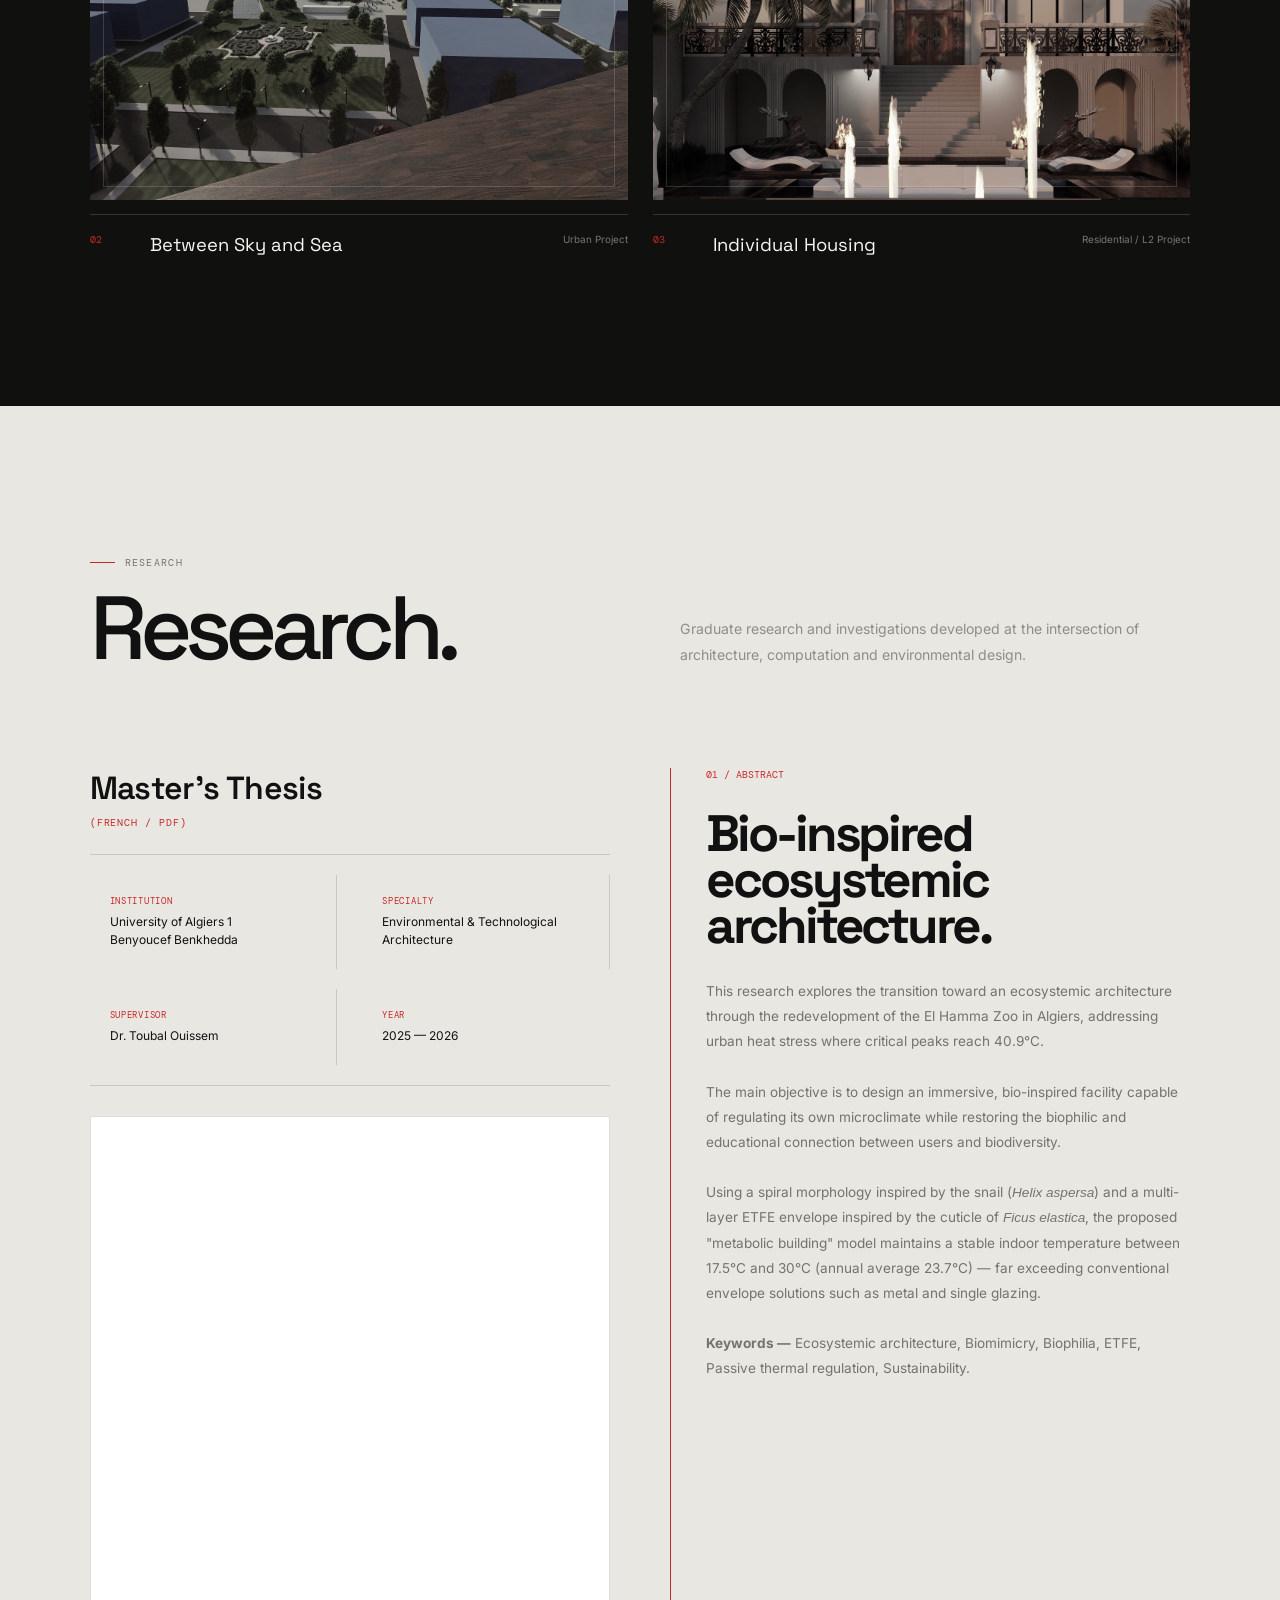
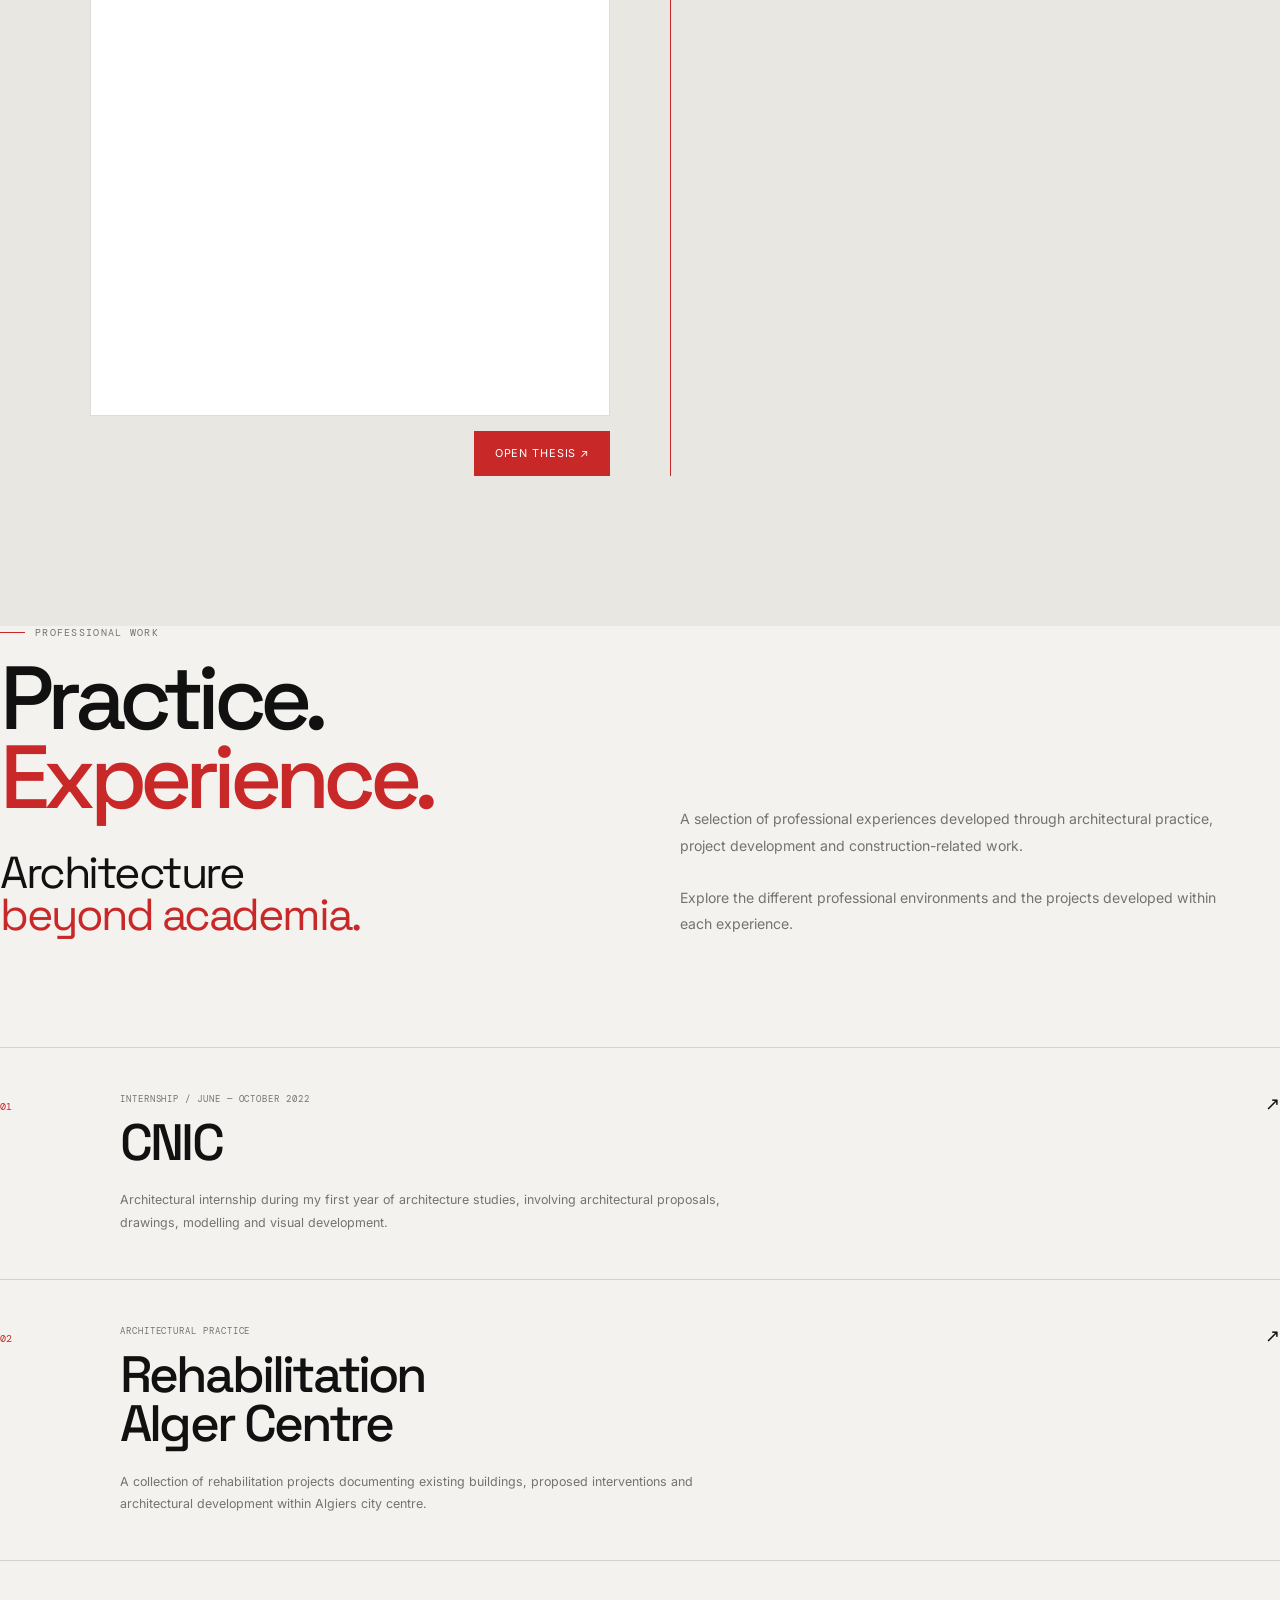
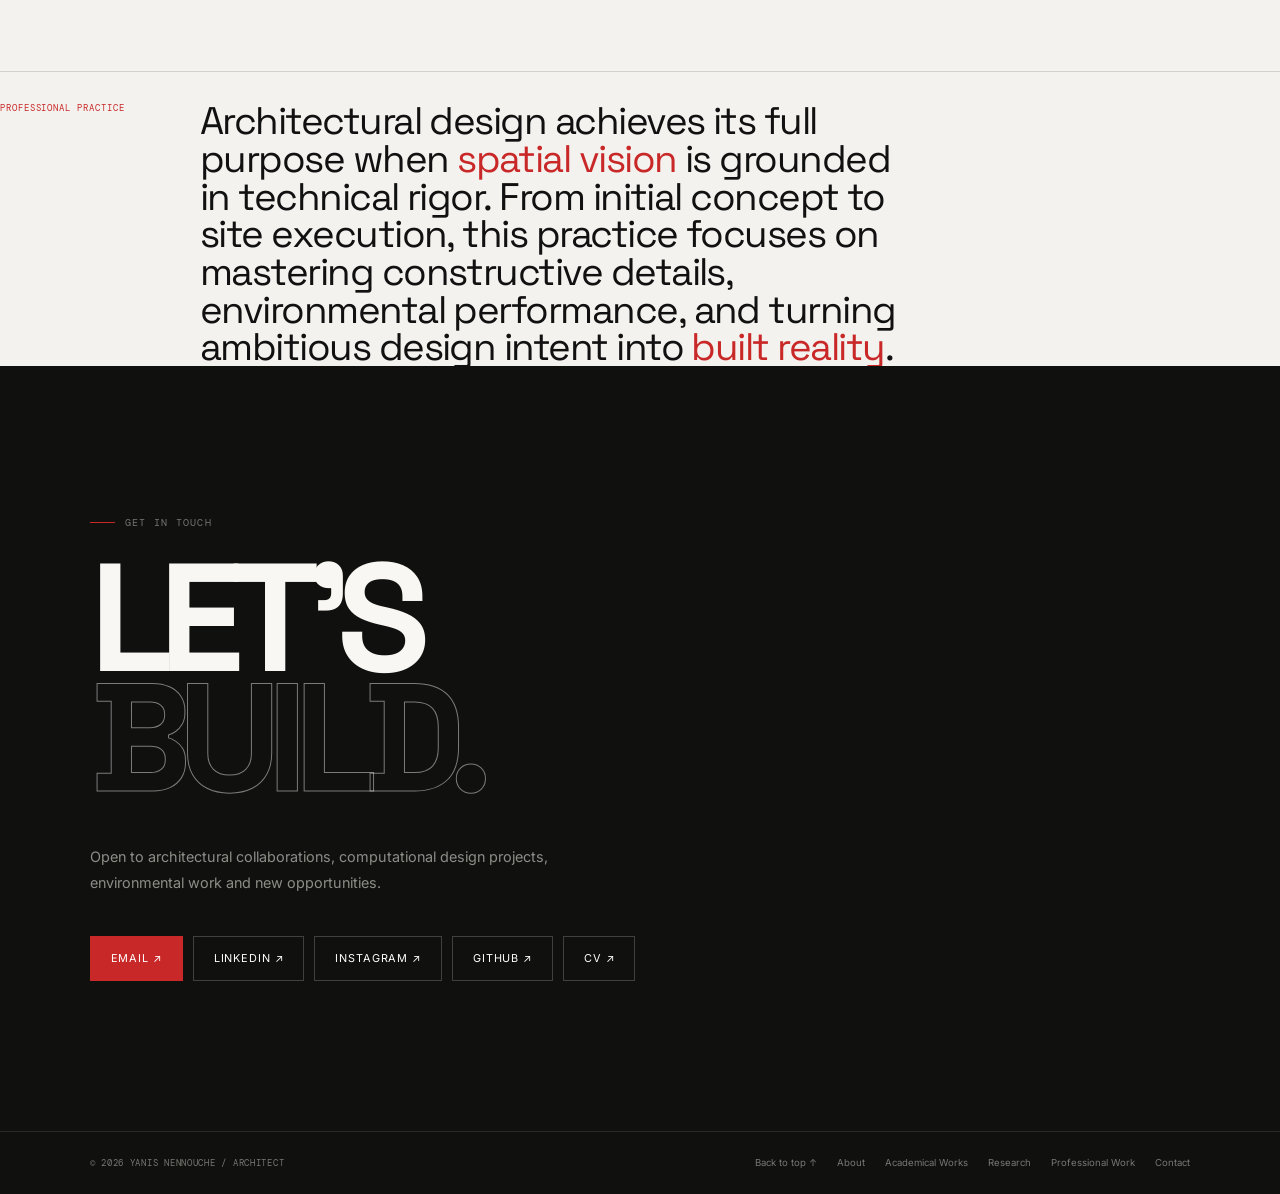
==== commit e9fc0e06: "Update index.html" ====
--- a/index.html
+++ b/index.html
@@ -480,7 +480,7 @@
 
 
 
-                <div class="cv-section reveal">
+              <div class="cv-section reveal">
 
                     <div class="cv-header">
 
@@ -494,7 +494,7 @@
                     <div class="cv-preview">
 
                         <iframe
-                            src="CV.pdf#toolbar=0&navpanes=0&scrollbar=0"
+                            id="cv-iframe"
                             title="Yanis Nennouche CV"
                         ></iframe>
 
@@ -504,7 +504,8 @@
                     <div class="cv-actions">
 
                         <a
-                            href="CV.pdf"
+                            id="cv-open-link"
+                            href="#"
                             target="_blank"
                             class="button red"
                         >
@@ -514,6 +515,24 @@
                     </div>
 
                 </div>
+
+<script>
+    (function () {
+        // Cache-buster basé sur l'heure de chargement de la page :
+        // change à chaque visite, donc le navigateur ne peut jamais
+        // servir une version de CV.pdf mise en cache.
+        const cacheBuster = Date.now();
+        const iframe = document.getElementById('cv-iframe');
+        const openLink = document.getElementById('cv-open-link');
+
+        if (iframe) {
+            iframe.src = `CV.pdf?v=${cacheBuster}#toolbar=0&navpanes=0&scrollbar=0`;
+        }
+        if (openLink) {
+            openLink.href = `CV.pdf?v=${cacheBuster}`;
+        }
+    })();
+</script>
 
 
             </div>
--- a/css/style.css
+++ b/css/style.css
@@ -4985,30 +4985,125 @@
     align-items:start;
 }
 
+.research-abstract{
+
+    align-self:stretch;
+}
+
+.research-split .research-note p{
+
+    max-width:none;
+}
+
+@media(max-width:900px){
+
+    .research-split{
+
+        grid-template-columns:1fr;
+
+        gap:50px;
+    }
+
+}
+
+
+/* RESEARCH — THESIS TITLE (BOLD, ABOVE META)*/
+
+.thesis-title{
+
+    font-family:var(--display);
+
+    font-size:clamp(1.4rem,2.5vw,2rem);
+
+    font-weight:600;
+
+    letter-spacing:-.02em;
+
+    color:var(--text);
+}
+
+.thesis-title span{
+
+    display:block;
+
+    margin-top:8px;
+
+    font-family:var(--mono);
+
+    font-size:.6rem;
+
+    font-weight:400;
+
+    letter-spacing:.1em;
+
+    text-transform:uppercase;
+
+    color:var(--red);
+}
+
+
+/* RESEARCH — THESIS META (INSTITUTION / SPECIALTY / ETC.) */
+
+.thesis-meta{
+
+    display:grid;
+
+    grid-template-columns:1fr 1fr;
+
+    gap:20px 25px;
+
+    margin:25px 0 30px;
+
+    padding:20px 0;
+
+    border-top:1px solid var(--line);
+
+    border-bottom:1px solid var(--line);
+}
+
+.thesis-meta .meta-label{
+
+    font-family:var(--mono);
+
+    font-size:.55rem;
+
+    text-transform:uppercase;
+
+    letter-spacing:.08em;
+
+    color:var(--red);
+
+    margin-bottom:6px;
+}
+
+.thesis-meta .meta-value{
+
+    font-size:.75rem;
+
+    line-height:1.5;
+
+    color:var(--text);
+}
+
+@media(max-width:500px){
+
+    .thesis-meta{
+
+        grid-template-columns:1fr;
+    }
+
+}
+
+
+/*RESEARCH — PDF PREVIEW HEIGHT*/
+
 .research-pdf-preview{
 
     height:900px;
 }
 
-.research-abstract{
-
-    align-self:stretch;
-}
-
-.research-split .research-note p{
-
-    max-width:none;
-}
-
 @media(max-width:900px){
 
-    .research-split{
-
-        grid-template-columns:1fr;
-
-        gap:50px;
-    }
-
     .research-pdf-preview{
 
         height:650px;
@@ -5024,6 +5119,7 @@
     }
 
 }
+
 /* =========================================================
    11 — PROFESSIONAL WORK
 ========================================================= */
